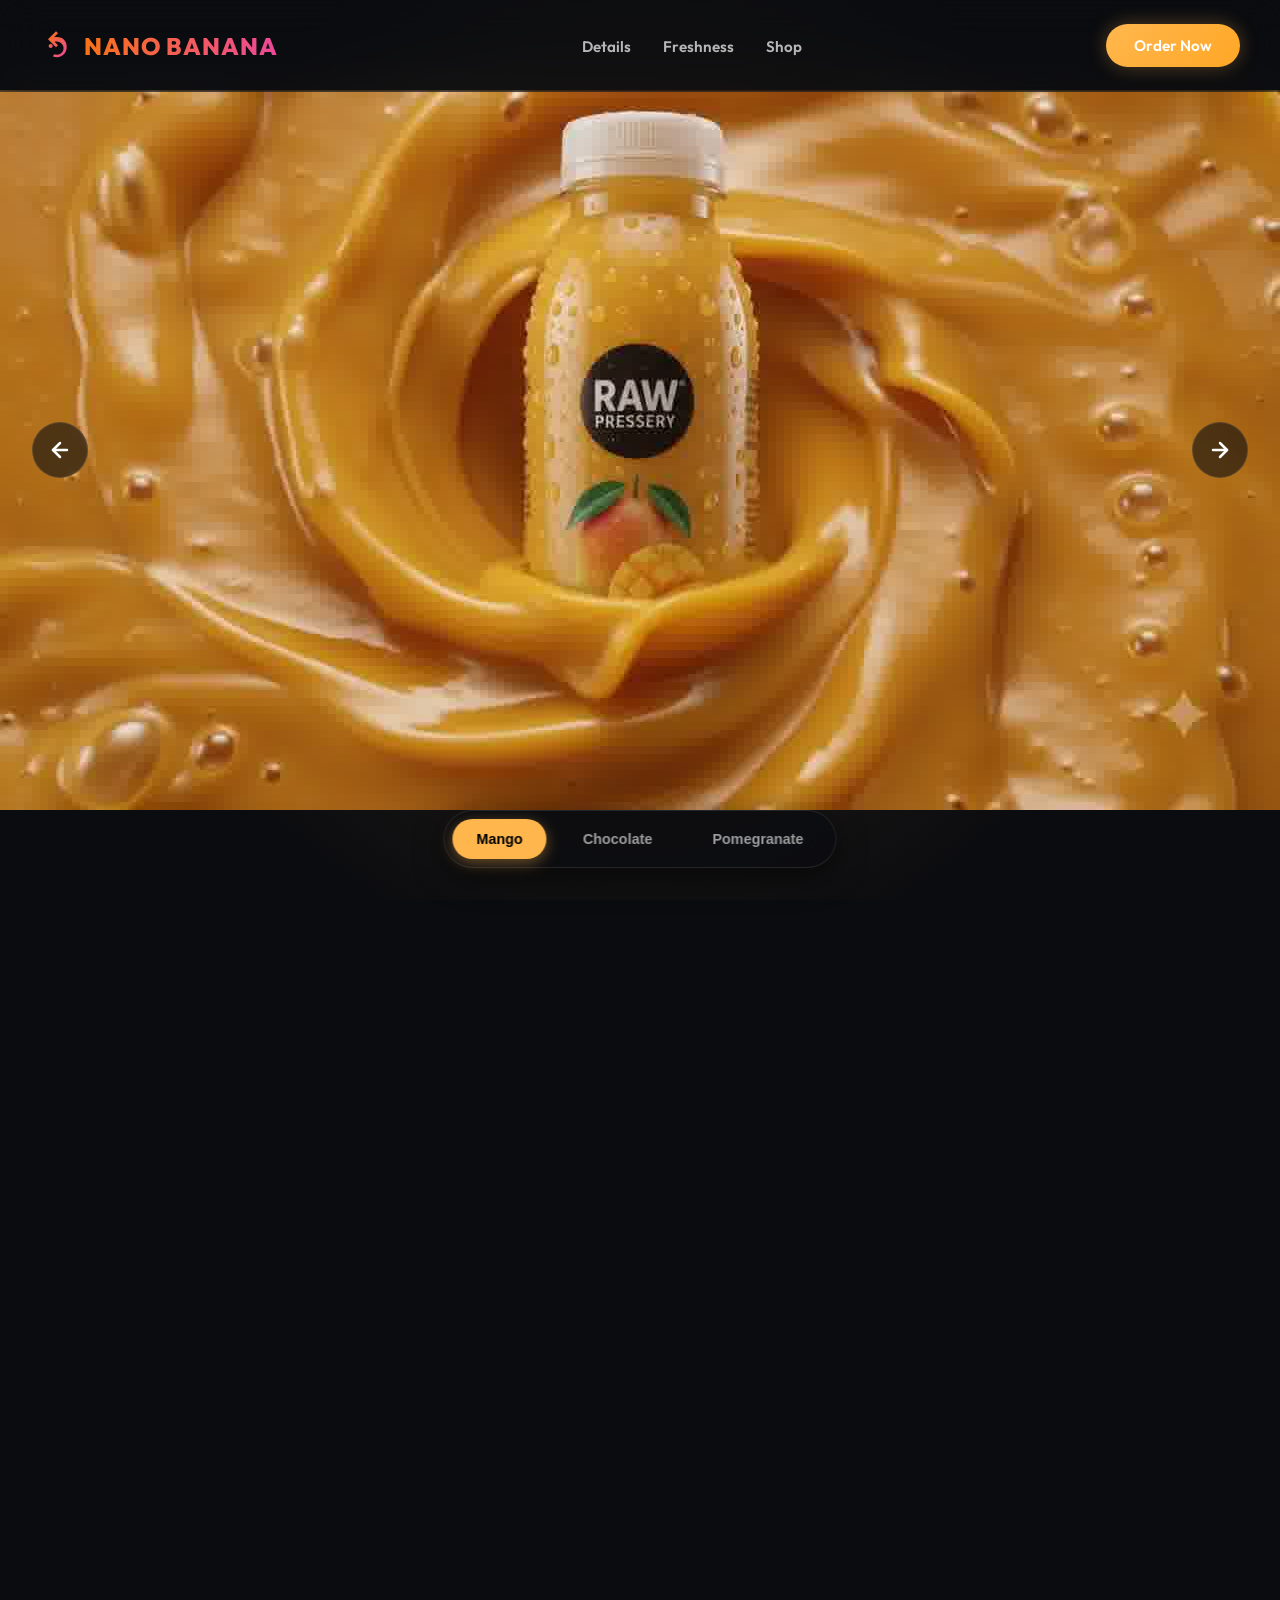
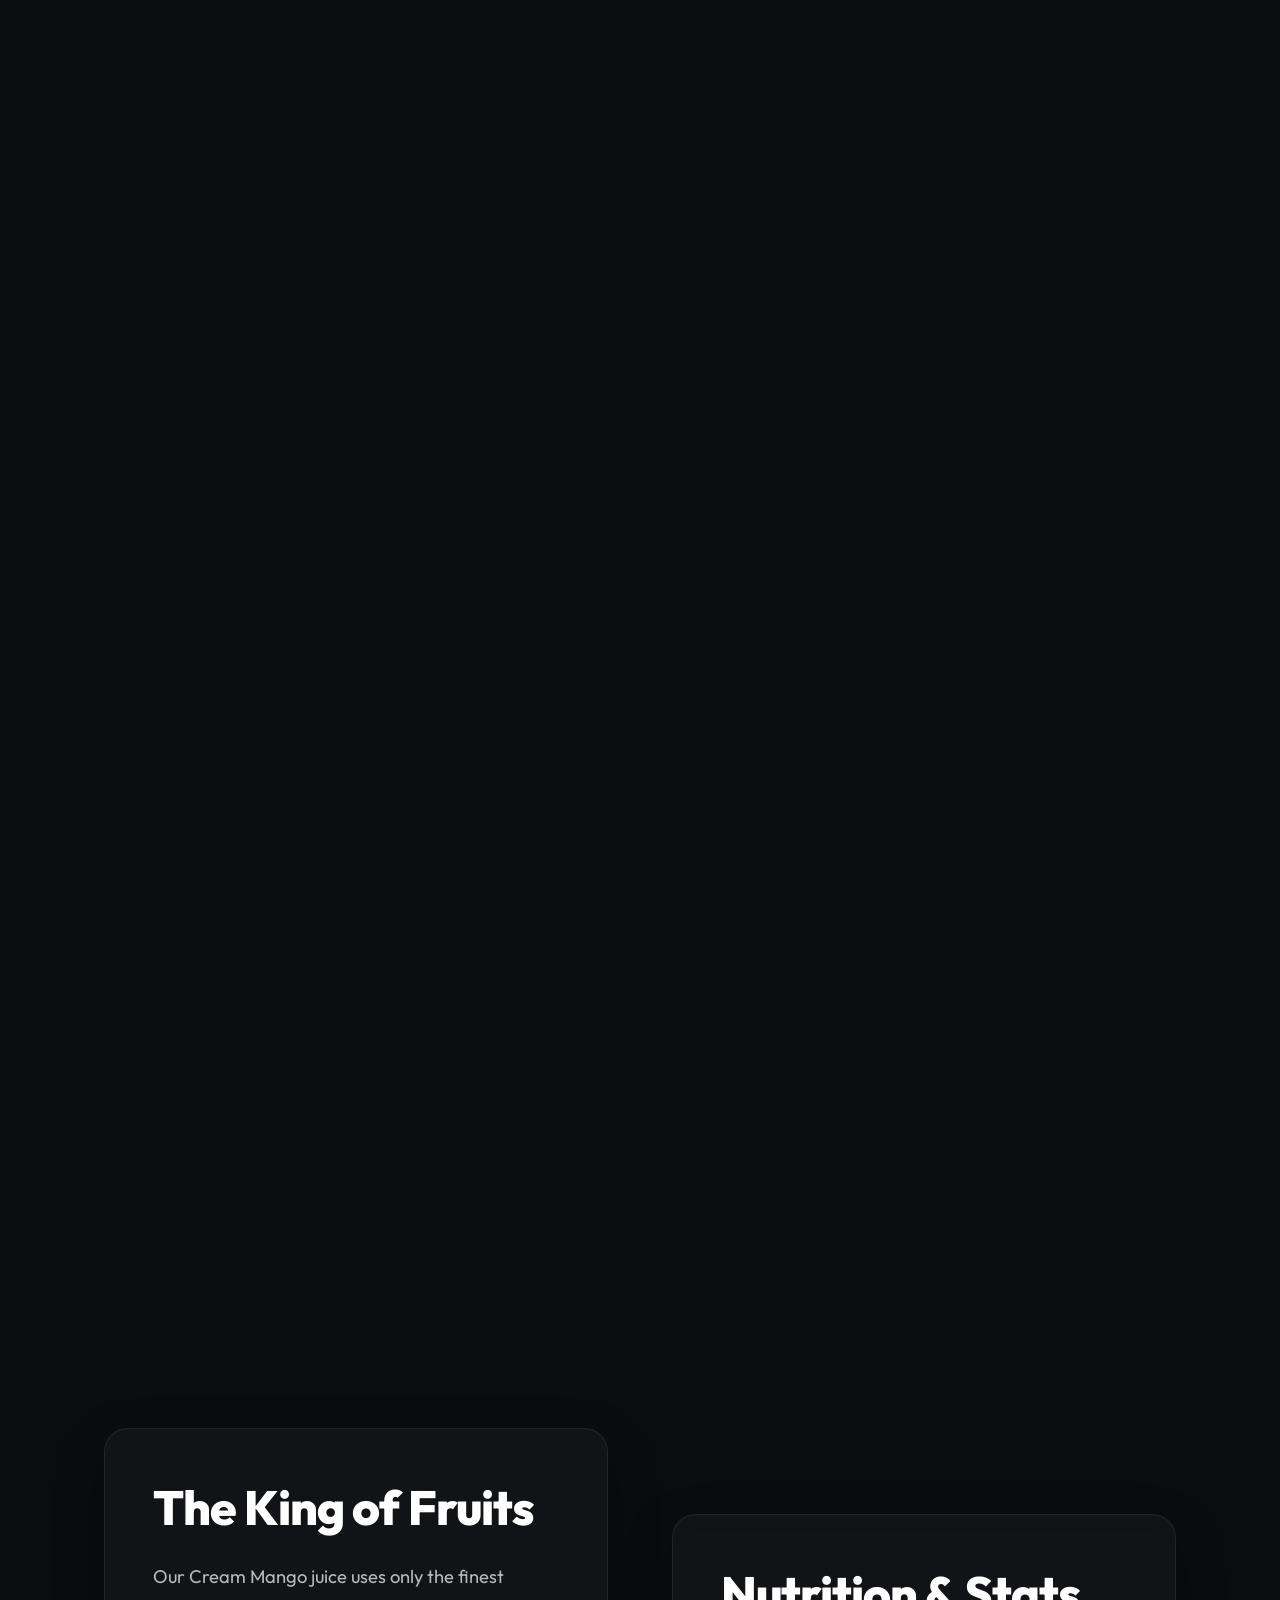
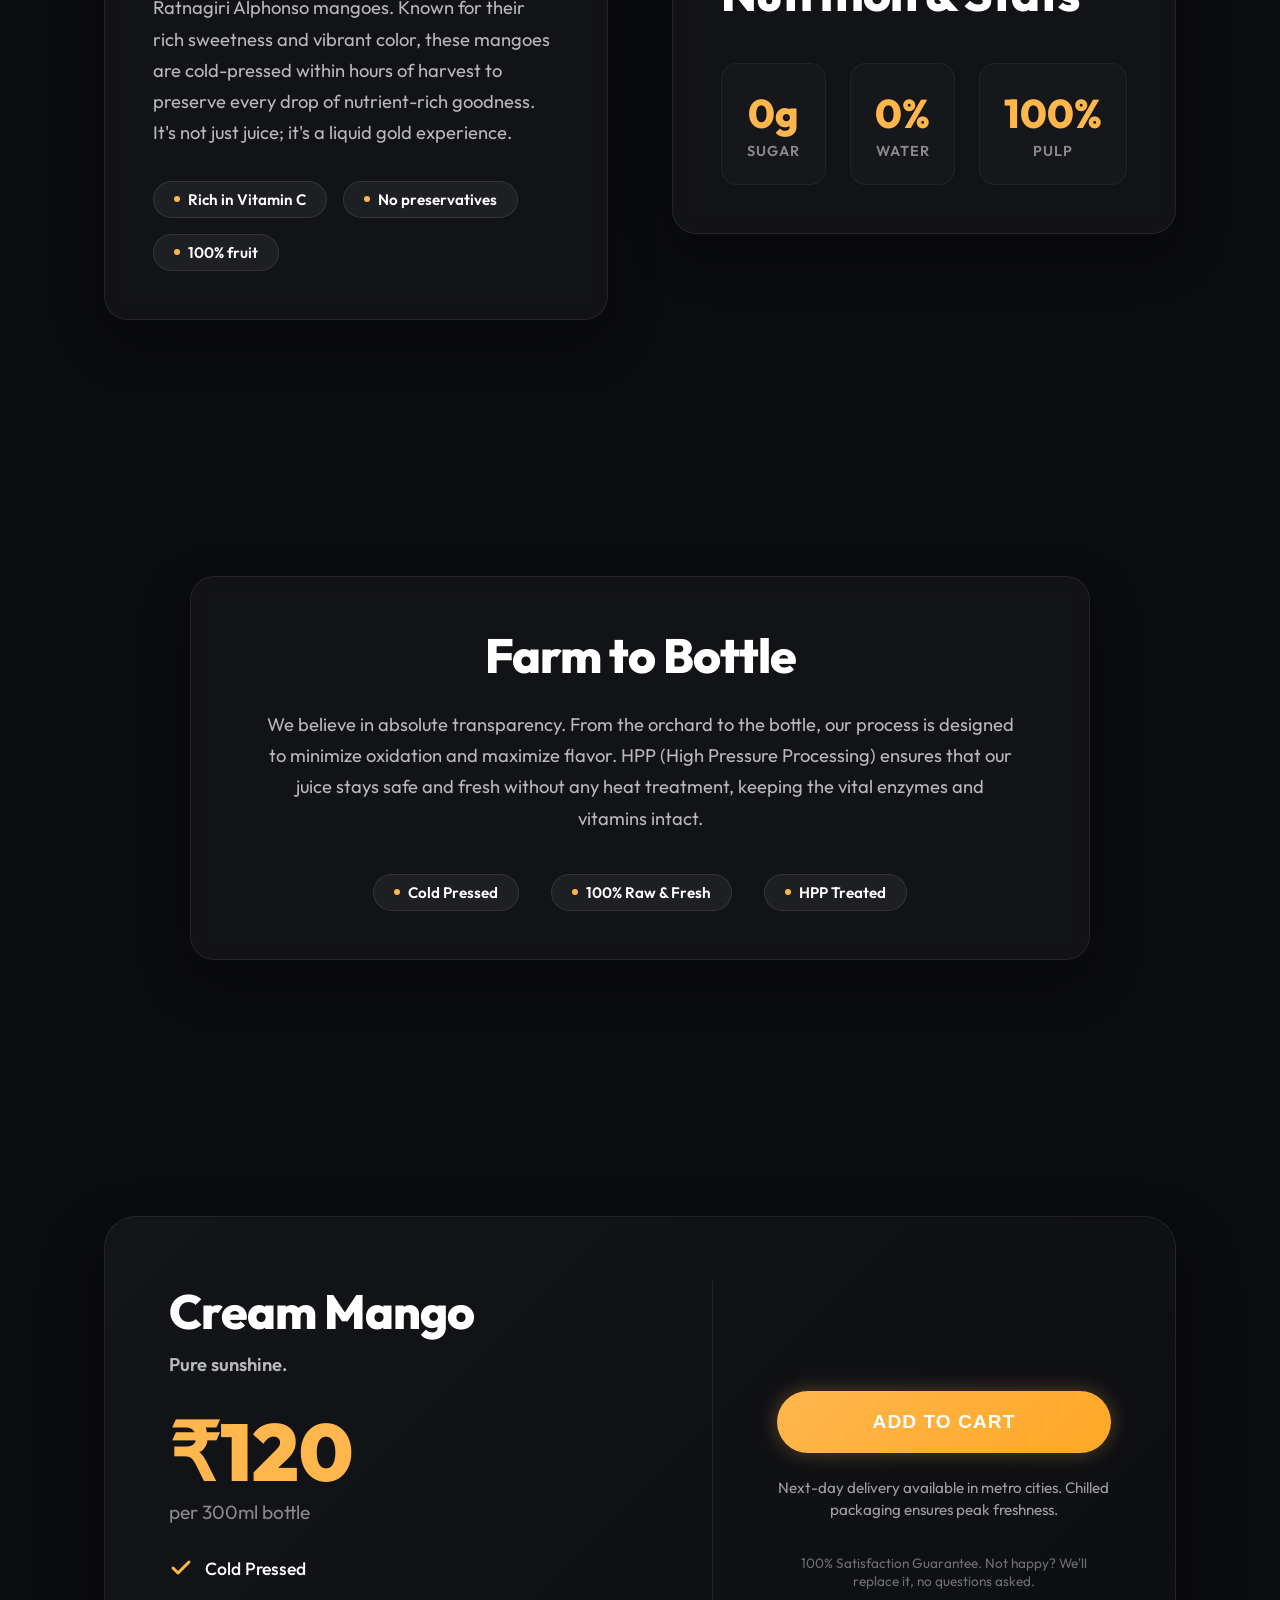
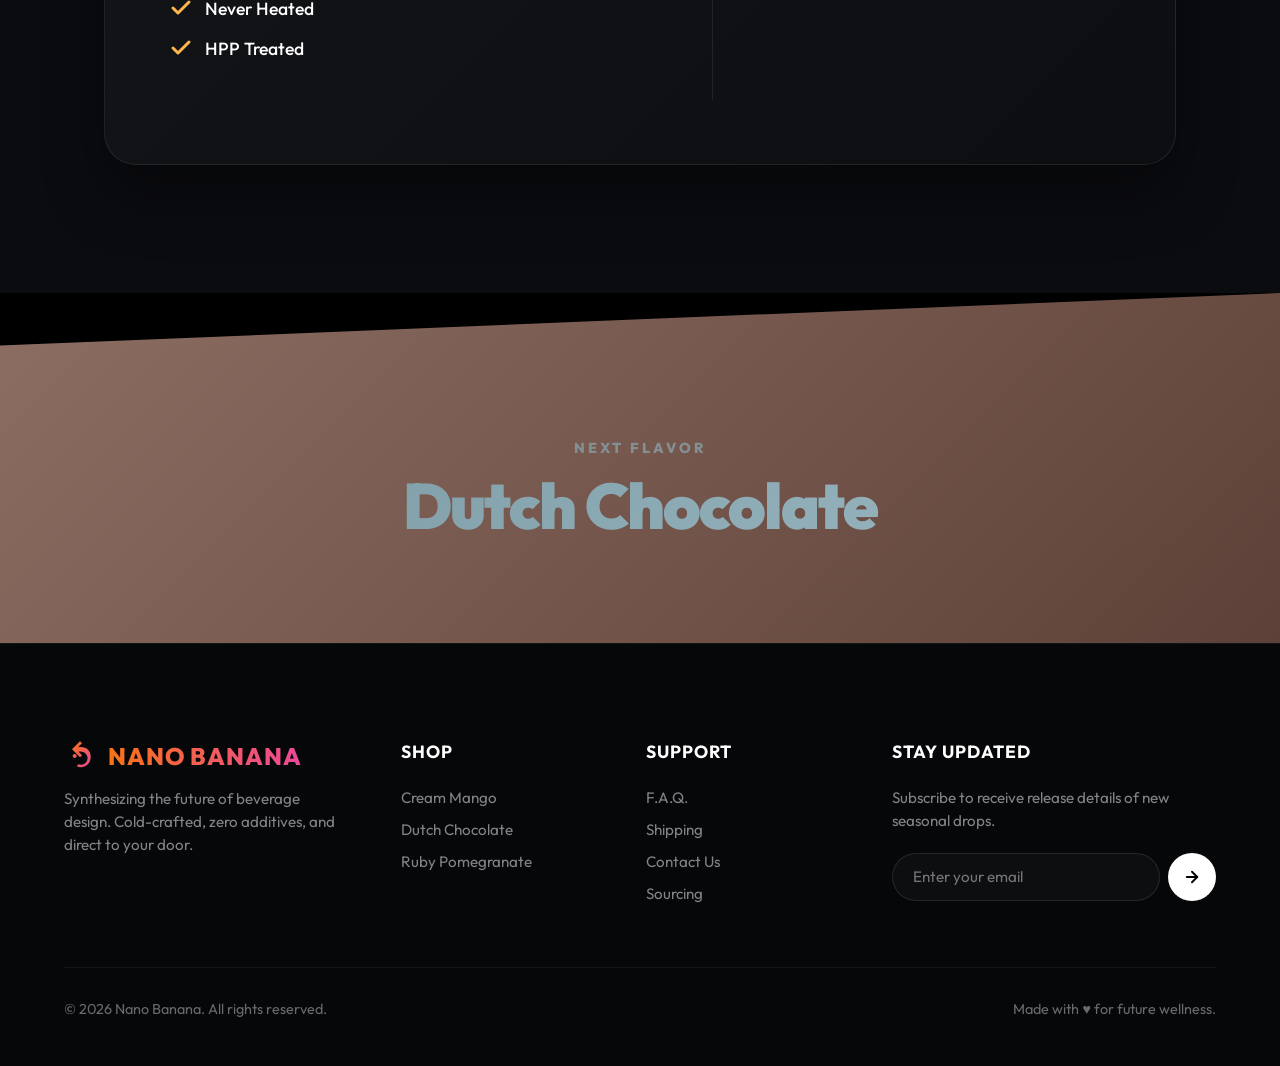
==== index.html @ 90f70f2b "Project Foundation" ====
<!DOCTYPE html>
<html lang="en">
<head>
    <meta charset="UTF-8">
    <meta name="viewport" content="width=device-width, initial-scale=1.0">
    <title>Nano Banana | Future of Freshness</title>
    <link rel="stylesheet" href="style.css">
</head>
<body>
    <!-- Brand Gradient Definition for SVGs -->
    <svg style="width:0; height:0; position:absolute;" aria-hidden="true" focusable="false">
        <defs>
            <linearGradient id="brand-gradient" x1="0%" y1="0%" x2="100%" y2="100%">
                <stop offset="0%" stop-color="#f97316" />
                <stop offset="100%" stop-color="#ec4899" />
            </linearGradient>
        </defs>
    </svg>

    <!-- Navigation -->
    <nav class="navbar" id="navbar">
        <a href="#" class="brand" id="brand-logo">
            <!-- Custom Lightning/Banana abstract SVG -->
            <svg class="brand-icon" viewBox="0 0 24 24">
                <path d="M19.5,9.5C18.8,7.9 17.5,6.5 15.8,5.8C14.1,5.1 12.2,5 10.5,5.5L13.5,2.5L12,1L6,7L12,13L13.5,11.5L10.9,8.9C12.1,8.5 13.5,8.6 14.7,9.1C15.9,9.6 16.8,10.6 17.3,11.8C17.8,13 17.8,14.4 17.3,15.6C16.8,16.8 15.9,17.7 14.7,18.2C13.5,18.7 12.1,18.7 10.9,18.2L9.5,19.6C11.3,20.5 13.5,20.6 15.4,19.9C17.3,19.2 18.8,17.7 19.5,15.8C20.2,13.8 20.2,11.6 19.5,9.5Z" />
                <path d="M8,10.5C7.2,10.5 6.5,11.2 6.5,12C6.5,12.8 7.2,13.5 8,13.5C8.8,13.5 9.5,12.8 9.5,12C9.5,11.2 8.8,10.5 8,10.5Z" />
            </svg>
            <span class="brand-text">Nano Banana</span>
        </a>
        <ul class="nav-links">
            <li><a href="#details" class="nav-link">Details</a></li>
            <li><a href="#freshness" class="nav-link">Freshness</a></li>
            <li><a href="#buy" class="nav-link">Shop</a></li>
        </ul>
        <a href="#buy" class="order-btn pulse-glow" id="nav-order-btn">Order Now</a>
    </nav>

    <!-- Side Navigation Arrows -->
    <div class="nav-arrows">
        <button class="nav-arrow" id="prev-flavor-btn" aria-label="Previous Flavor">
            <svg width="24" height="24" viewBox="0 0 24 24" fill="none" stroke="currentColor" stroke-width="2.5" stroke-linecap="round" stroke-linejoin="round">
                <line x1="19" y1="12" x2="5" y2="12"></line>
                <polyline points="12 19 5 12 12 5"></polyline>
            </svg>
        </button>
        <button class="nav-arrow" id="next-flavor-btn" aria-label="Next Flavor">
            <svg width="24" height="24" viewBox="0 0 24 24" fill="none" stroke="currentColor" stroke-width="2.5" stroke-linecap="round" stroke-linejoin="round">
                <line x1="5" y1="12" x2="19" y2="12"></line>
                <polyline points="12 5 19 12 12 19"></polyline>
            </svg>
        </button>
    </div>

    <!-- Bottom Capsule Menu -->
    <div class="flavor-pill-menu" id="flavor-menu">
        <!-- Buttons injected dynamically by JS -->
    </div>

    <!-- Scrollytelling Core Container -->
    <main>
        <div class="scrolly-container" id="scrollytelling-container">
            <div class="sticky-viewport">
                <!-- High-performance Canvas -->
                <div class="canvas-wrapper">
                    <canvas id="bottle-canvas"></canvas>
                </div>

                <!-- Text overlays that trigger on scroll -->
                <div class="overlay-text-container" id="overlay-container">
                    <div class="overlay-section align-center" id="overlay-sec-1">
                        <h2 class="glow-text" id="sec1-title">Cream Mango.</h2>
                        <p id="sec1-subtitle">Pure sunshine.</p>
                    </div>
                    <div class="overlay-section align-left" id="overlay-sec-2">
                        <h2 id="sec2-title">Bursting with fresh mango.</h2>
                        <p id="sec2-subtitle">Hand-picked Alphonso mangoes, perfectly ripened under the summer sun.</p>
                    </div>
                    <div class="overlay-section align-right" id="overlay-sec-3">
                        <h2 id="sec3-title">Vitamin-packed refreshment.</h2>
                        <p id="sec3-subtitle">A natural energy boost that revitalizes your body and mind instantly.</p>
                    </div>
                    <div class="overlay-section align-left" id="overlay-sec-4">
                        <h2 id="sec4-title">Made from fruit, not concentrate.</h2>
                        <p id="sec4-subtitle"></p>
                    </div>
                </div>
            </div>
        </div>

        <!-- Content Sections Beneath Scrollytelling -->
        <div class="content-sections">
            <!-- Product Details Section -->
            <section class="section reveal-on-scroll" id="details">
                <div class="reveal-grid">
                    <div class="glass-card">
                        <h3 class="section-title" id="details-title">The King of Fruits</h3>
                        <p class="section-text" id="details-description">
                            Our Cream Mango juice uses only the finest Ratnagiri Alphonso mangoes. Known for their rich sweetness and vibrant color, these mangoes are cold-pressed within hours of harvest to preserve every drop of nutrient-rich goodness. It's not just juice; it's a liquid gold experience.
                        </p>
                        <div class="features-container" id="details-features">
                            <!-- Injected by JS -->
                        </div>
                    </div>
                    <div class="glass-card">
                        <h3 class="section-title" style="margin-bottom: 2.5rem;">Nutrition & Stats</h3>
                        <div class="stats-grid" id="details-stats">
                            <!-- Injected by JS -->
                        </div>
                    </div>
                </div>
            </section>

            <!-- Farm to Bottle Section -->
            <section class="section reveal-on-scroll" id="freshness">
                <div class="glass-card" style="text-align: center; max-width: 900px; margin: 0 auto;">
                    <h3 class="section-title" id="freshness-title">Farm to Bottle</h3>
                    <p class="section-text" id="freshness-description" style="max-width: 750px; margin: 0 auto 2.5rem auto;">
                        We believe in absolute transparency. From the orchard to the bottle, our process is designed to minimize oxidation and maximize flavor. HPP (High Pressure Processing) ensures that our juice stays safe and fresh without any heat treatment, keeping the vital enzymes and vitamins intact.
                    </p>
                    <div style="display: flex; justify-content: center; gap: 2rem; flex-wrap: wrap;">
                        <div class="feature-badge">Cold Pressed</div>
                        <div class="feature-badge">100% Raw & Fresh</div>
                        <div class="feature-badge">HPP Treated</div>
                    </div>
                </div>
            </section>

            <!-- Buy Now E-Commerce Card -->
            <section class="section reveal-on-scroll" id="buy">
                <div class="buy-now-card">
                    <div>
                        <h3 class="section-title" style="margin-bottom: 0.5rem;" id="buy-product-name">Cream Mango</h3>
                        <p class="section-text" id="buy-product-subname" style="margin-bottom: 2rem; font-weight: 600;">Pure sunshine.</p>
                        <div class="price-display">
                            <div class="price-amount" id="buy-price">₹120</div>
                            <div class="price-unit" id="buy-unit">per 300ml bottle</div>
                        </div>
                        <div class="buy-params" id="buy-params-list">
                            <!-- Injected by JS -->
                        </div>
                    </div>
                    <div class="buy-checkout">
                        <button class="order-btn checkout-btn pulse-glow" id="buy-checkout-btn">Add to Cart</button>
                        <p class="delivery-note" id="buy-delivery">Next-day delivery available in metro cities. Chilled packaging ensures peak freshness.</p>
                        <p class="policy-note" id="buy-policy">100% Satisfaction Guarantee. Not happy? We'll replace it, no questions asked.</p>
                    </div>
                </div>
            </section>

            <!-- Next Flavor slanted CTA -->
            <div class="next-flavor-cta" id="next-flavor-cta-btn">
                <div class="next-flavor-bg" id="next-flavor-bg-grad">
                    <div class="next-flavor-content">
                        <div class="next-label">Next Flavor</div>
                        <div class="next-title" id="next-flavor-title">Dutch Chocolate</div>
                    </div>
                </div>
            </div>
        </div>
    </main>

    <!-- Footer -->
    <footer>
        <div class="footer-grid">
            <div class="footer-brand">
                <a href="#" class="brand" style="padding:0;">
                    <svg class="brand-icon" viewBox="0 0 24 24">
                        <path d="M19.5,9.5C18.8,7.9 17.5,6.5 15.8,5.8C14.1,5.1 12.2,5 10.5,5.5L13.5,2.5L12,1L6,7L12,13L13.5,11.5L10.9,8.9C12.1,8.5 13.5,8.6 14.7,9.1C15.9,9.6 16.8,10.6 17.3,11.8C17.8,13 17.8,14.4 17.3,15.6C16.8,16.8 15.9,17.7 14.7,18.2C13.5,18.7 12.1,18.7 10.9,18.2L9.5,19.6C11.3,20.5 13.5,20.6 15.4,19.9C17.3,19.2 18.8,17.7 19.5,15.8C20.2,13.8 20.2,11.6 19.5,9.5Z" />
                        <path d="M8,10.5C7.2,10.5 6.5,11.2 6.5,12C6.5,12.8 7.2,13.5 8,13.5C8.8,13.5 9.5,12.8 9.5,12C9.5,11.2 8.8,10.5 8,10.5Z" />
                    </svg>
                    <span class="brand-text">Nano Banana</span>
                </a>
                <p>Synthesizing the future of beverage design. Cold-crafted, zero additives, and direct to your door.</p>
            </div>
            <div class="footer-col">
                <h4>Shop</h4>
                <ul class="footer-links">
                    <li><a href="#" class="footer-flavor-link" data-index="0">Cream Mango</a></li>
                    <li><a href="#" class="footer-flavor-link" data-index="1">Dutch Chocolate</a></li>
                    <li><a href="#" class="footer-flavor-link" data-index="2">Ruby Pomegranate</a></li>
                </ul>
            </div>
            <div class="footer-col">
                <h4>Support</h4>
                <ul class="footer-links">
                    <li><a href="#">F.A.Q.</a></li>
                    <li><a href="#">Shipping</a></li>
                    <li><a href="#">Contact Us</a></li>
                    <li><a href="#">Sourcing</a></li>
                </ul>
            </div>
            <div class="footer-col footer-newsletter">
                <h4>Stay Updated</h4>
                <p>Subscribe to receive release details of new seasonal drops.</p>
                <form class="newsletter-form" id="newsletter-form" onsubmit="event.preventDefault(); alert('Subscribed! Welcome to the future of freshness.');">
                    <input type="email" placeholder="Enter your email" class="newsletter-input" required>
                    <button type="submit" class="newsletter-submit" aria-label="Subscribe">
                        <svg width="18" height="18" viewBox="0 0 24 24" fill="none" stroke="currentColor" stroke-width="2.5" stroke-linecap="round" stroke-linejoin="round">
                            <line x1="5" y1="12" x2="19" y2="12"></line>
                            <polyline points="12 5 19 12 12 19"></polyline>
                        </svg>
                    </button>
                </form>
            </div>
        </div>
        <div class="footer-bottom">
            <p>&copy; 2026 Nano Banana. All rights reserved.</p>
            <p>Made with &hearts; for future wellness.</p>
        </div>
    </footer>

    <script src="app.js"></script>
</body>
</html>
---- style.css ----
@import url('https://fonts.googleapis.com/css2?family=Outfit:wght@300;400;600;800;900&display=swap');

:root {
    --theme-color: #FFB74D;
    --theme-color-rgb: 255, 183, 77;
    --theme-gradient: linear-gradient(135deg, #FFB74D 0%, #FFA726 100%);
    --bg-dark: #0b0c10;
    --card-bg: rgba(255, 255, 255, 0.03);
    --card-border: rgba(255, 255, 255, 0.08);
}

* {
    box-sizing: border-box;
    margin: 0;
    padding: 0;
    -webkit-font-smoothing: antialiased;
    -moz-osx-font-smoothing: grayscale;
}

body {
    font-family: 'Outfit', sans-serif;
    background: var(--bg-dark);
    color: #ffffff;
    overflow-x: hidden;
    transition: background 0.8s cubic-bezier(0.16, 1, 0.3, 1);
}

/* Custom Selection */
::selection {
    background-color: #f97316; /* bg-orange-500 */
    color: #ffffff;
}

/* Hide Scrollbar */
::-webkit-scrollbar {
    width: 6px;
    height: 6px;
}
::-webkit-scrollbar-track {
    background: rgba(0, 0, 0, 0.2);
}
::-webkit-scrollbar-thumb {
    background: rgba(255, 255, 255, 0.1);
    border-radius: 3px;
}
::-webkit-scrollbar-thumb:hover {
    background: rgba(255, 255, 255, 0.2);
}

/* Navbar */
.navbar {
    position: fixed;
    top: 0;
    left: 0;
    width: 100%;
    z-index: 100;
    display: flex;
    justify-content: space-between;
    align-items: center;
    padding: 1.5rem 2.5rem;
    backdrop-filter: blur(20px);
    -webkit-backdrop-filter: blur(20px);
    border-bottom: 1px solid rgba(255, 255, 255, 0.05);
    background: rgba(11, 12, 16, 0.5);
    transition: all 0.3s ease;
}

.navbar.scrolled {
    padding: 1rem 2.5rem;
    border-bottom: 1px solid rgba(255, 255, 255, 0.1);
    background: rgba(11, 12, 16, 0.8);
}

.brand {
    display: flex;
    align-items: center;
    gap: 0.75rem;
    font-weight: 800;
    font-size: 1.5rem;
    text-transform: uppercase;
    letter-spacing: 1px;
    cursor: pointer;
    text-decoration: none;
}

.brand-icon {
    width: 2rem;
    height: 2rem;
    fill: url(#brand-gradient);
    transition: transform 0.5s ease;
}

.brand:hover .brand-icon {
    transform: rotate(15deg) scale(1.1);
}

.brand-text {
    background: linear-gradient(90deg, #f97316, #ec4899);
    -webkit-background-clip: text;
    -webkit-text-fill-color: transparent;
}

.nav-links {
    display: flex;
    gap: 2rem;
    list-style: none;
}

.nav-link {
    color: rgba(255, 255, 255, 0.7);
    text-decoration: none;
    font-weight: 600;
    font-size: 0.95rem;
    transition: color 0.3s ease;
}

.nav-link:hover, .nav-link.active {
    color: #ffffff;
}

.order-btn {
    background: linear-gradient(135deg, #f97316 0%, #ea580c 100%);
    color: #ffffff;
    border: none;
    padding: 0.75rem 1.75rem;
    border-radius: 50px;
    font-weight: 600;
    font-size: 0.95rem;
    cursor: pointer;
    box-shadow: 0 0 20px rgba(249, 115, 22, 0.3);
    transition: all 0.3s ease;
    text-decoration: none;
}

.order-btn:hover {
    transform: translateY(-2px);
    box-shadow: 0 0 30px rgba(249, 115, 22, 0.5);
    background: linear-gradient(135deg, #ea580c 0%, #c2410c 100%);
}

/* Scrollytelling Engine Container */
.scrolly-container {
    position: relative;
    height: 500vh; /* Scroll height */
}

.sticky-viewport {
    position: sticky;
    top: 0;
    height: 100vh;
    width: 100%;
    overflow: hidden;
    background: radial-gradient(circle at center, rgba(var(--theme-color-rgb), 0.15) 0%, rgba(11, 12, 16, 0) 70%);
}

/* Canvas container styling */
.canvas-wrapper {
    position: absolute;
    top: 0;
    left: 0;
    width: 100%;
    height: 100%;
    display: flex;
    align-items: center;
    justify-content: center;
    pointer-events: none;
    z-index: 2;
}

.canvas-wrapper canvas {
    max-width: 100%;
    max-height: 100%;
    object-fit: contain;
}

/* Text Overlays */
.overlay-text-container {
    position: absolute;
    top: 0;
    left: 0;
    width: 100%;
    height: 100%;
    z-index: 3;
    pointer-events: none;
}

.overlay-section {
    position: absolute;
    top: 0;
    left: 0;
    width: 100%;
    height: 100%;
    display: flex;
    flex-direction: column;
    justify-content: center;
    padding: 0 10%;
    opacity: 0;
    transform: translateY(30px);
    transition: opacity 0.5s ease-out, transform 0.5s ease-out;
}

.overlay-section.align-center {
    align-items: center;
    text-align: center;
}

.overlay-section.align-left {
    align-items: flex-start;
    text-align: left;
    max-width: 45%;
}

.overlay-section.align-right {
    align-items: flex-end;
    text-align: right;
    margin-left: auto;
    max-width: 45%;
}

.overlay-section h2 {
    font-size: clamp(3rem, 6vw, 6rem);
    font-weight: 900;
    line-height: 1.1;
    margin-bottom: 1rem;
    letter-spacing: -2px;
}

.overlay-section p {
    font-size: clamp(1.1rem, 2vw, 1.8rem);
    color: rgba(255, 255, 255, 0.8);
    font-weight: 400;
    max-width: 600px;
    line-height: 1.4;
}

.glow-text {
    text-shadow: 0 0 30px rgba(var(--theme-color-rgb), 0.4);
}

/* Side navigation arrows & menu */
.nav-arrows {
    position: fixed;
    top: 50%;
    transform: translateY(-50%);
    width: 100%;
    display: flex;
    justify-content: space-between;
    padding: 0 2rem;
    pointer-events: none;
    z-index: 10;
}

.nav-arrow {
    width: 3.5rem;
    height: 3.5rem;
    border-radius: 50%;
    border: 1px solid rgba(255, 255, 255, 0.1);
    background: rgba(11, 12, 16, 0.6);
    color: #ffffff;
    display: flex;
    align-items: center;
    justify-content: center;
    cursor: pointer;
    pointer-events: auto;
    backdrop-filter: blur(10px);
    transition: all 0.3s cubic-bezier(0.16, 1, 0.3, 1);
}

.nav-arrow:hover {
    background: #ffffff;
    color: #000000;
    transform: scale(1.1);
}

/* Bottom flavor menu */
.flavor-pill-menu {
    position: fixed;
    bottom: 2rem;
    left: 50%;
    transform: translateX(-50%);
    display: flex;
    gap: 0.75rem;
    padding: 0.5rem;
    border-radius: 100px;
    border: 1px solid rgba(255, 255, 255, 0.1);
    background: rgba(11, 12, 16, 0.7);
    backdrop-filter: blur(20px);
    z-index: 10;
    box-shadow: 0 10px 30px rgba(0,0,0,0.5);
}

.flavor-pill {
    padding: 0.75rem 1.5rem;
    border-radius: 50px;
    border: none;
    background: transparent;
    color: rgba(255, 255, 255, 0.6);
    font-weight: 600;
    font-size: 0.9rem;
    cursor: pointer;
    transition: all 0.3s ease;
}

.flavor-pill.active {
    background: var(--theme-color);
    color: #000000;
    box-shadow: 0 4px 15px rgba(var(--theme-color-rgb), 0.4);
}

/* Main Content (under scrollytelling) */
.content-sections {
    position: relative;
    z-index: 5;
    background: var(--bg-dark);
}

/* General Section Styling */
.section {
    padding: 8rem 4rem;
    max-width: 1200px;
    margin: 0 auto;
}

.reveal-grid {
    display: grid;
    grid-template-columns: 1fr 1fr;
    gap: 4rem;
    align-items: center;
}

@media (max-width: 768px) {
    .reveal-grid {
        grid-template-columns: 1fr;
        gap: 2rem;
        text-align: center;
    }
}

/* Glass Card */
.glass-card {
    background: var(--card-bg);
    border: 1px solid var(--card-border);
    border-radius: 24px;
    padding: 3rem;
    backdrop-filter: blur(10px);
    -webkit-backdrop-filter: blur(10px);
    box-shadow: 0 20px 50px rgba(0, 0, 0, 0.3);
}

.section-title {
    font-size: 3rem;
    font-weight: 800;
    margin-bottom: 1.5rem;
    letter-spacing: -1px;
}

.section-text {
    font-size: 1.15rem;
    line-height: 1.7;
    color: rgba(255, 255, 255, 0.7);
    margin-bottom: 2rem;
}

/* Features List */
.features-container {
    display: flex;
    flex-wrap: wrap;
    gap: 1rem;
    margin-top: 1.5rem;
}

.feature-badge {
    padding: 0.5rem 1.25rem;
    border-radius: 50px;
    background: rgba(255, 255, 255, 0.05);
    border: 1px solid rgba(255, 255, 255, 0.1);
    font-size: 0.95rem;
    font-weight: 600;
    display: flex;
    align-items: center;
    gap: 0.5rem;
}

.feature-badge::before {
    content: '';
    width: 6px;
    height: 6px;
    border-radius: 50%;
    background: var(--theme-color);
}

/* Stats grid */
.stats-grid {
    display: grid;
    grid-template-columns: repeat(3, 1fr);
    gap: 1.5rem;
}

.stat-item {
    text-align: center;
    padding: 1.5rem;
    border-radius: 16px;
    background: rgba(255, 255, 255, 0.02);
    border: 1px solid rgba(255, 255, 255, 0.05);
}

.stat-val {
    font-size: 2.5rem;
    font-weight: 800;
    color: var(--theme-color);
    margin-bottom: 0.25rem;
}

.stat-lbl {
    font-size: 0.9rem;
    color: rgba(255, 255, 255, 0.5);
    text-transform: uppercase;
    font-weight: 600;
    letter-spacing: 1px;
}

/* Buy Now section details */
.buy-now-card {
    background: linear-gradient(135deg, rgba(255, 255, 255, 0.04) 0%, rgba(255, 255, 255, 0.01) 100%);
    border: 1px solid rgba(255, 255, 255, 0.08);
    border-radius: 32px;
    padding: 4rem;
    box-shadow: 0 30px 60px rgba(0, 0, 0, 0.4);
    display: grid;
    grid-template-columns: 1.2fr 1fr;
    gap: 4rem;
}

@media (max-width: 900px) {
    .buy-now-card {
        grid-template-columns: 1fr;
        gap: 2rem;
        padding: 2.5rem;
    }
}

.price-display {
    margin-bottom: 2rem;
}

.price-amount {
    font-size: 5rem;
    font-weight: 900;
    color: var(--theme-color);
    line-height: 1;
}

.price-unit {
    font-size: 1.2rem;
    color: rgba(255, 255, 255, 0.5);
    margin-top: 0.5rem;
}

.buy-params {
    display: flex;
    flex-direction: column;
    gap: 1rem;
    margin-bottom: 2.5rem;
}

.buy-param-item {
    display: flex;
    align-items: center;
    gap: 0.75rem;
    font-size: 1.1rem;
    font-weight: 500;
}

.buy-param-item svg {
    color: var(--theme-color);
    width: 1.5rem;
    height: 1.5rem;
}

.buy-checkout {
    display: flex;
    flex-direction: column;
    justify-content: center;
    gap: 1.5rem;
    border-left: 1px solid rgba(255, 255, 255, 0.08);
    padding-left: 4rem;
}

@media (max-width: 900px) {
    .buy-checkout {
        border-left: none;
        padding-left: 0;
        border-top: 1px solid rgba(255, 255, 255, 0.08);
        padding-top: 2rem;
    }
}

.checkout-btn {
    width: 100%;
    padding: 1.25rem;
    font-size: 1.2rem;
    border-radius: 50px;
    font-weight: 700;
    text-transform: uppercase;
    letter-spacing: 1px;
}

.delivery-note {
    font-size: 0.95rem;
    color: rgba(255, 255, 255, 0.6);
    line-height: 1.5;
    text-align: center;
}

.policy-note {
    font-size: 0.85rem;
    color: rgba(255, 255, 255, 0.4);
    text-align: center;
    margin-top: 0.5rem;
}

/* Next Flavor slanted CTA */
.next-flavor-cta {
    position: relative;
    width: 100%;
    height: 350px;
    overflow: hidden;
    cursor: pointer;
    background: #000;
}

.next-flavor-bg {
    position: absolute;
    top: 0;
    left: 0;
    width: 100%;
    height: 100%;
    background: var(--next-theme-gradient, linear-gradient(135deg, #8D6E63 0%, #5D4037 100%));
    clip-path: polygon(0 15%, 100% 0, 100% 100%, 0 100%);
    transition: transform 0.6s cubic-bezier(0.16, 1, 0.3, 1), clip-path 0.6s ease;
    display: flex;
    align-items: center;
    justify-content: center;
    z-index: 1;
}

.next-flavor-cta:hover .next-flavor-bg {
    transform: scale(1.05);
    clip-path: polygon(0 8%, 100% 0, 100% 100%, 0 100%);
}

.next-flavor-content {
    position: relative;
    z-index: 2;
    text-align: center;
    padding-top: 3rem;
    color: #ffffff;
    mix-blend-mode: difference;
}

.next-label {
    font-size: 0.9rem;
    text-transform: uppercase;
    letter-spacing: 3px;
    font-weight: 800;
    margin-bottom: 0.5rem;
    color: rgba(255, 255, 255, 0.7);
}

.next-title {
    font-size: clamp(3rem, 5vw, 5rem);
    font-weight: 900;
    letter-spacing: -2px;
}

/* Footer styling */
footer {
    background: #060709;
    border-top: 1px solid rgba(255, 255, 255, 0.05);
    padding: 6rem 4rem 3rem 4rem;
}

.footer-grid {
    max-width: 1200px;
    margin: 0 auto;
    display: grid;
    grid-template-columns: 1.5fr 1fr 1fr 1.5fr;
    gap: 4rem;
}

@media (max-width: 900px) {
    .footer-grid {
        grid-template-columns: 1fr 1fr;
        gap: 2.5rem;
    }
}

@media (max-width: 600px) {
    .footer-grid {
        grid-template-columns: 1fr;
        gap: 2rem;
    }
}

.footer-brand {
    display: flex;
    flex-direction: column;
    gap: 1rem;
}

.footer-brand p {
    color: rgba(255, 255, 255, 0.5);
    font-size: 0.95rem;
    line-height: 1.5;
}

.footer-col h4 {
    font-size: 1.1rem;
    font-weight: 700;
    margin-bottom: 1.5rem;
    text-transform: uppercase;
    letter-spacing: 1px;
}

.footer-links {
    list-style: none;
    display: flex;
    flex-direction: column;
    gap: 0.75rem;
}

.footer-links a {
    color: rgba(255, 255, 255, 0.5);
    text-decoration: none;
    font-size: 0.95rem;
    transition: color 0.3s ease;
}

.footer-links a:hover {
    color: #ffffff;
}

.footer-newsletter p {
    color: rgba(255, 255, 255, 0.5);
    font-size: 0.95rem;
    line-height: 1.5;
    margin-bottom: 1.25rem;
}

.newsletter-form {
    display: flex;
    gap: 0.5rem;
}

.newsletter-input {
    flex: 1;
    background: rgba(255, 255, 255, 0.03);
    border: 1px solid rgba(255, 255, 255, 0.1);
    padding: 0.75rem 1.25rem;
    border-radius: 50px;
    color: #ffffff;
    font-family: inherit;
    font-size: 0.95rem;
}

.newsletter-input:focus {
    outline: none;
    border-color: var(--theme-color);
}

.newsletter-submit {
    background: #ffffff;
    color: #000000;
    border: none;
    width: 3rem;
    height: 3rem;
    border-radius: 50%;
    display: flex;
    align-items: center;
    justify-content: center;
    cursor: pointer;
    font-weight: 900;
    transition: all 0.3s ease;
}

.newsletter-submit:hover {
    background: var(--theme-color);
    transform: scale(1.05);
}

.footer-bottom {
    max-width: 1200px;
    margin: 4rem auto 0 auto;
    padding-top: 2rem;
    border-top: 1px solid rgba(255, 255, 255, 0.05);
    display: flex;
    justify-content: space-between;
    align-items: center;
    color: rgba(255, 255, 255, 0.4);
    font-size: 0.9rem;
}

@media (max-width: 600px) {
    .footer-bottom {
        flex-direction: column;
        gap: 1rem;
        text-align: center;
    }
}

/* Animations & Reveals */
.reveal-on-scroll {
    opacity: 0;
    transform: translateY(40px);
    transition: opacity 1s cubic-bezier(0.16, 1, 0.3, 1), transform 1s cubic-bezier(0.16, 1, 0.3, 1);
}

.reveal-on-scroll.revealed {
    opacity: 1;
    transform: translateY(0);
}

/* Pulse animation for order glow */
@keyframes glowPulse {
    0% {
        box-shadow: 0 0 20px rgba(var(--theme-color-rgb), 0.3);
    }
    50% {
        box-shadow: 0 0 30px rgba(var(--theme-color-rgb), 0.6);
    }
    100% {
        box-shadow: 0 0 20px rgba(var(--theme-color-rgb), 0.3);
    }
}

.pulse-glow {
    animation: glowPulse 2s infinite ease-in-out;
}
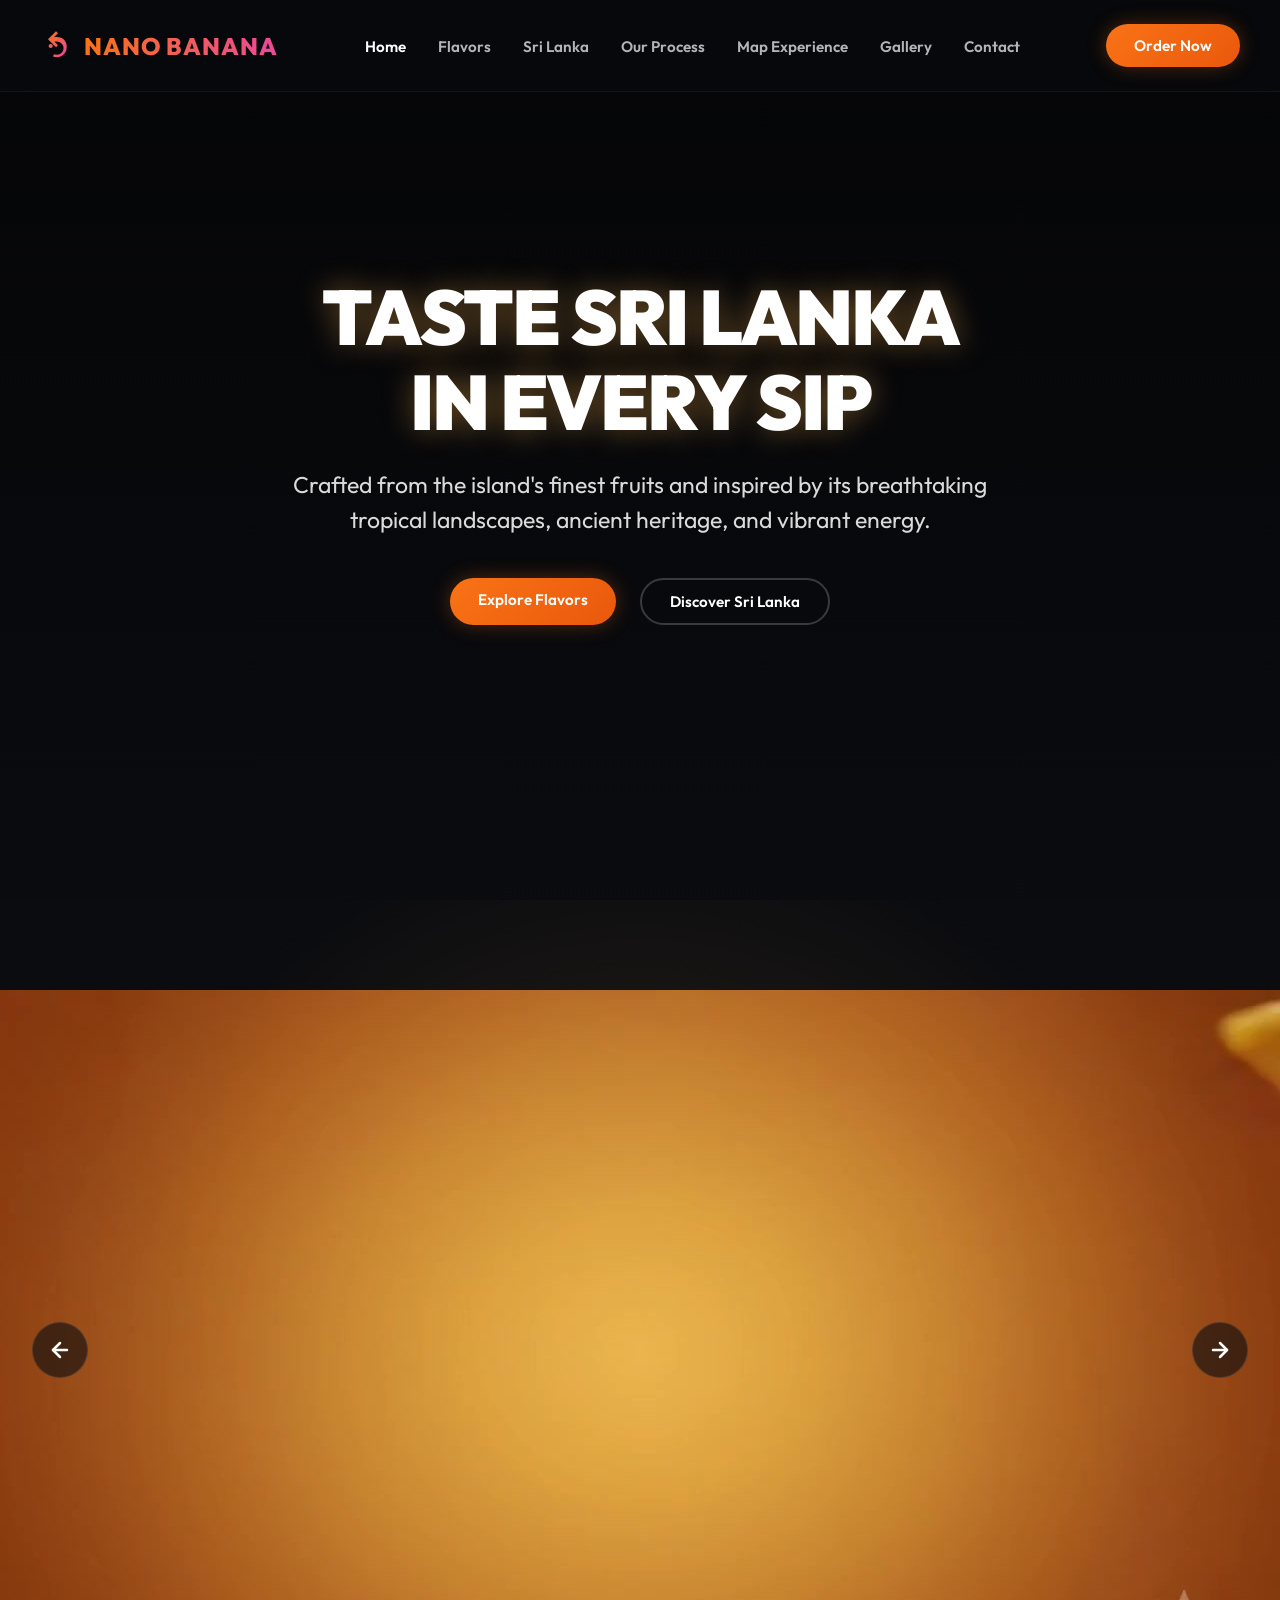
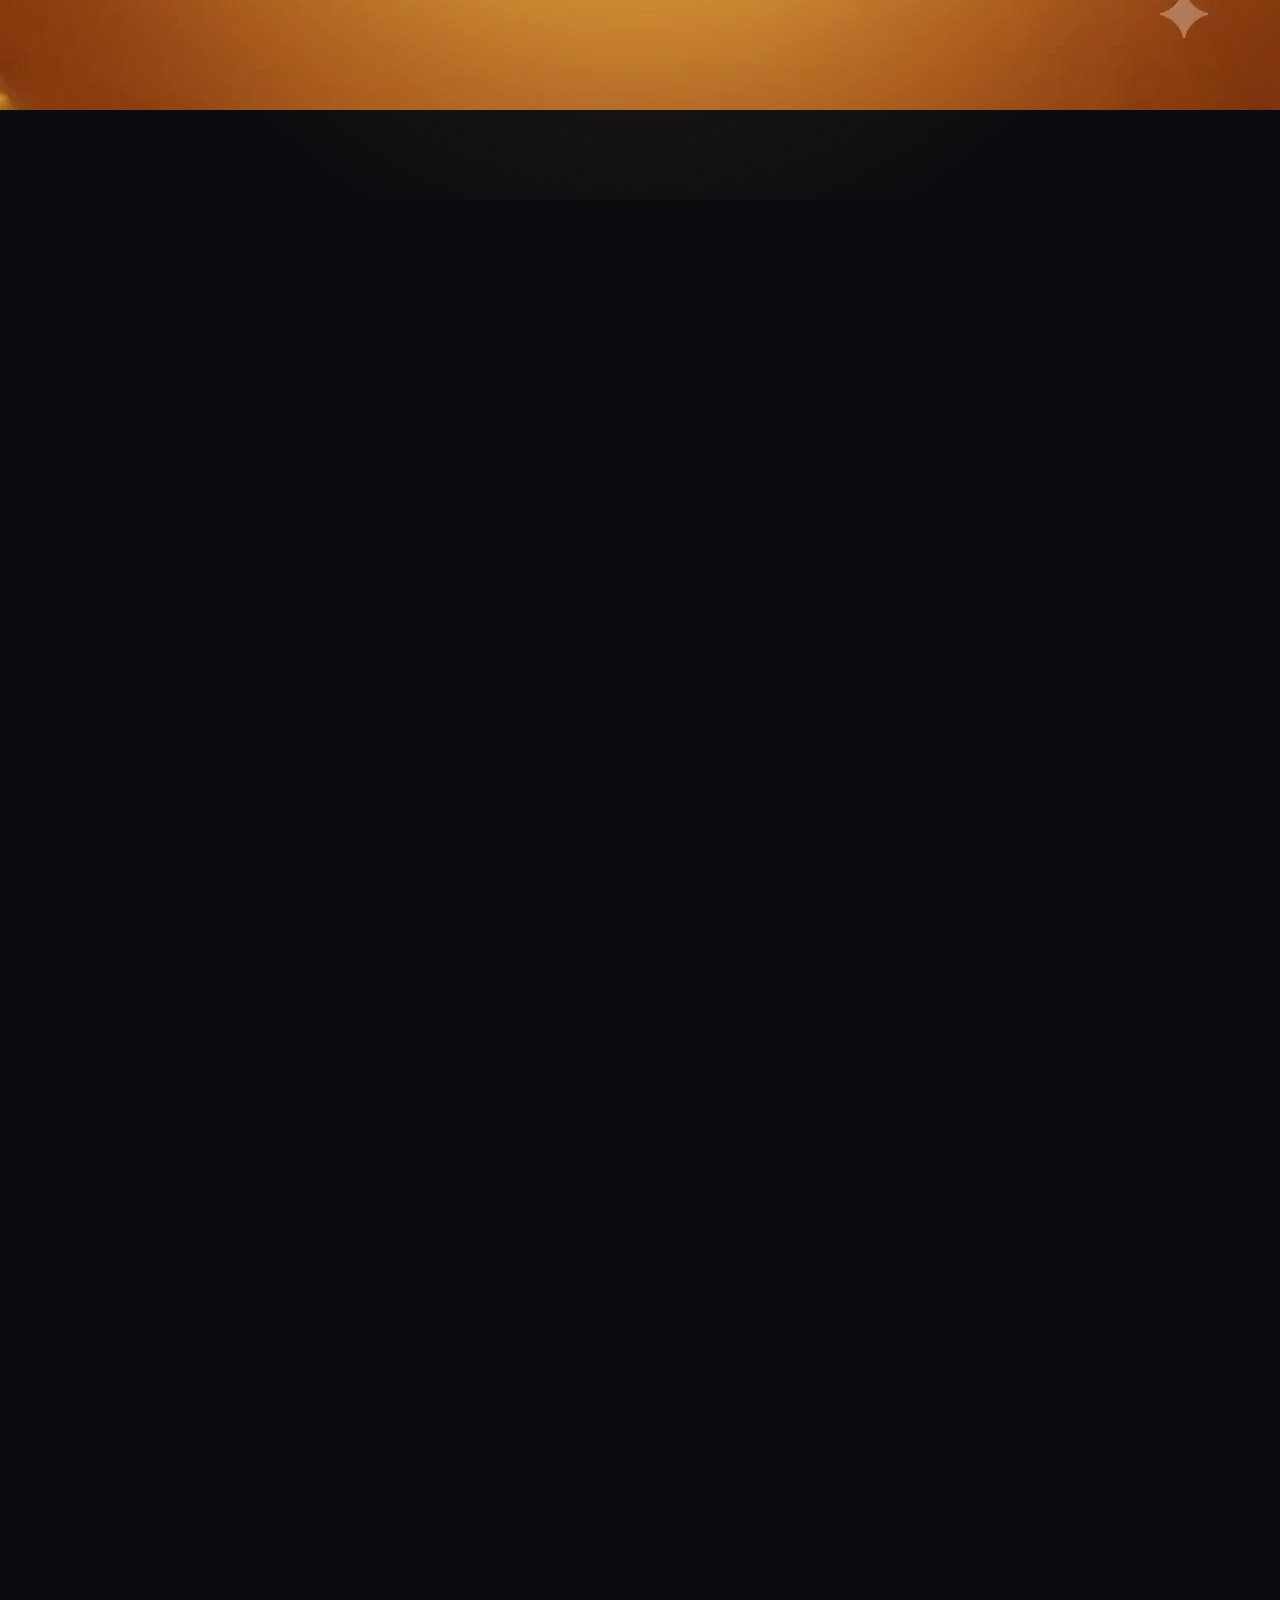
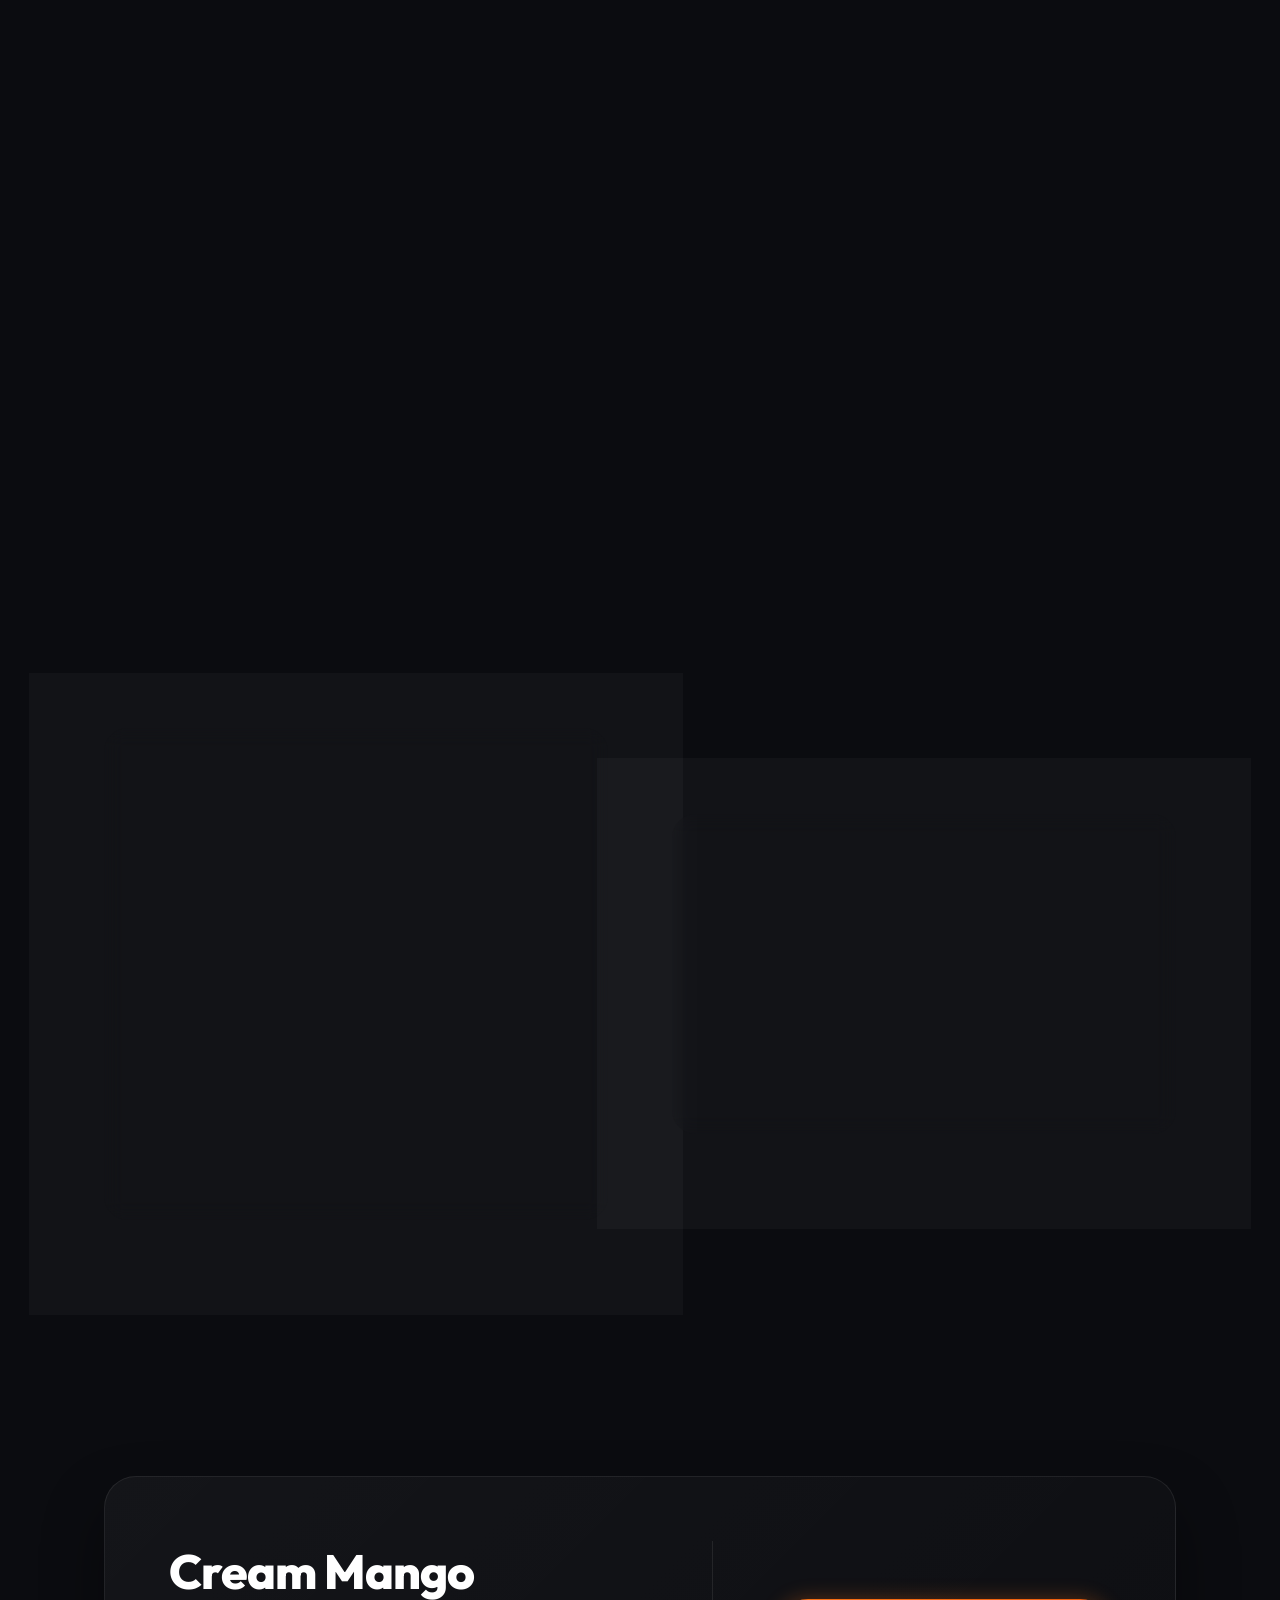
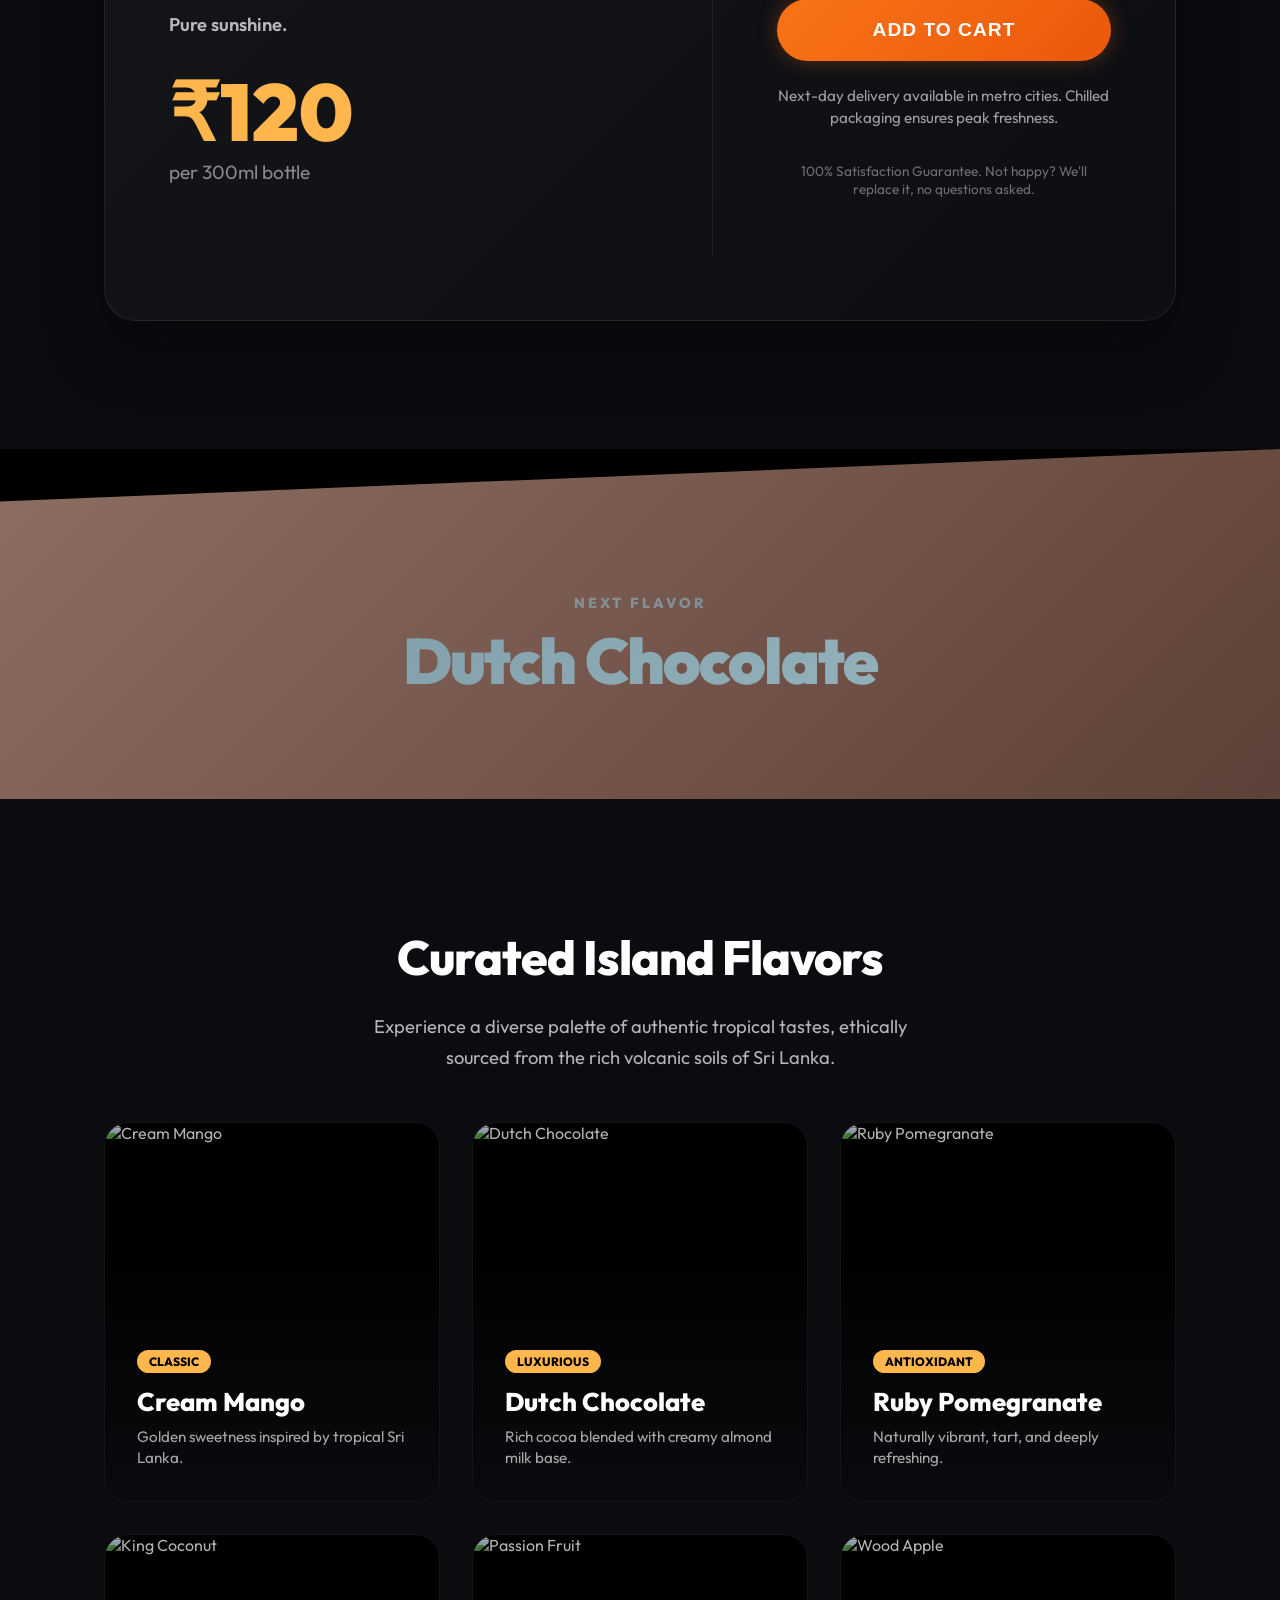
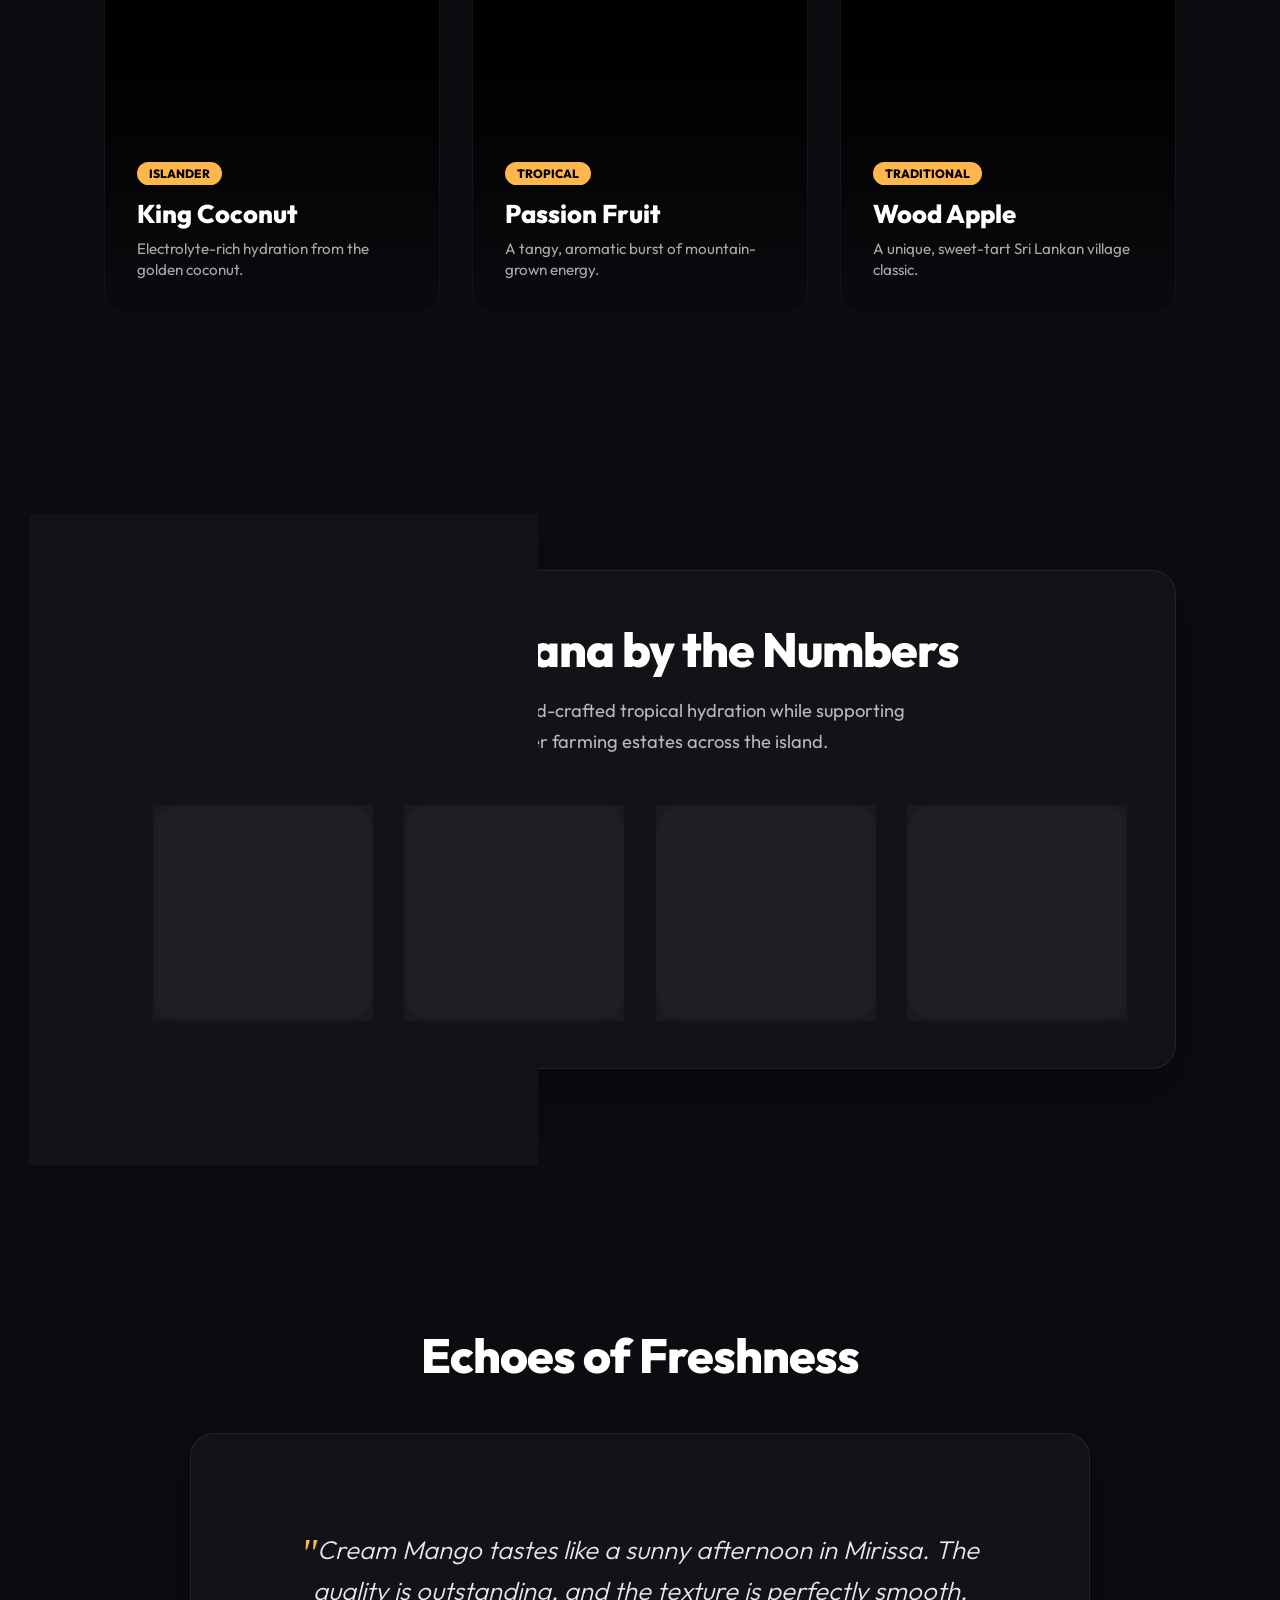
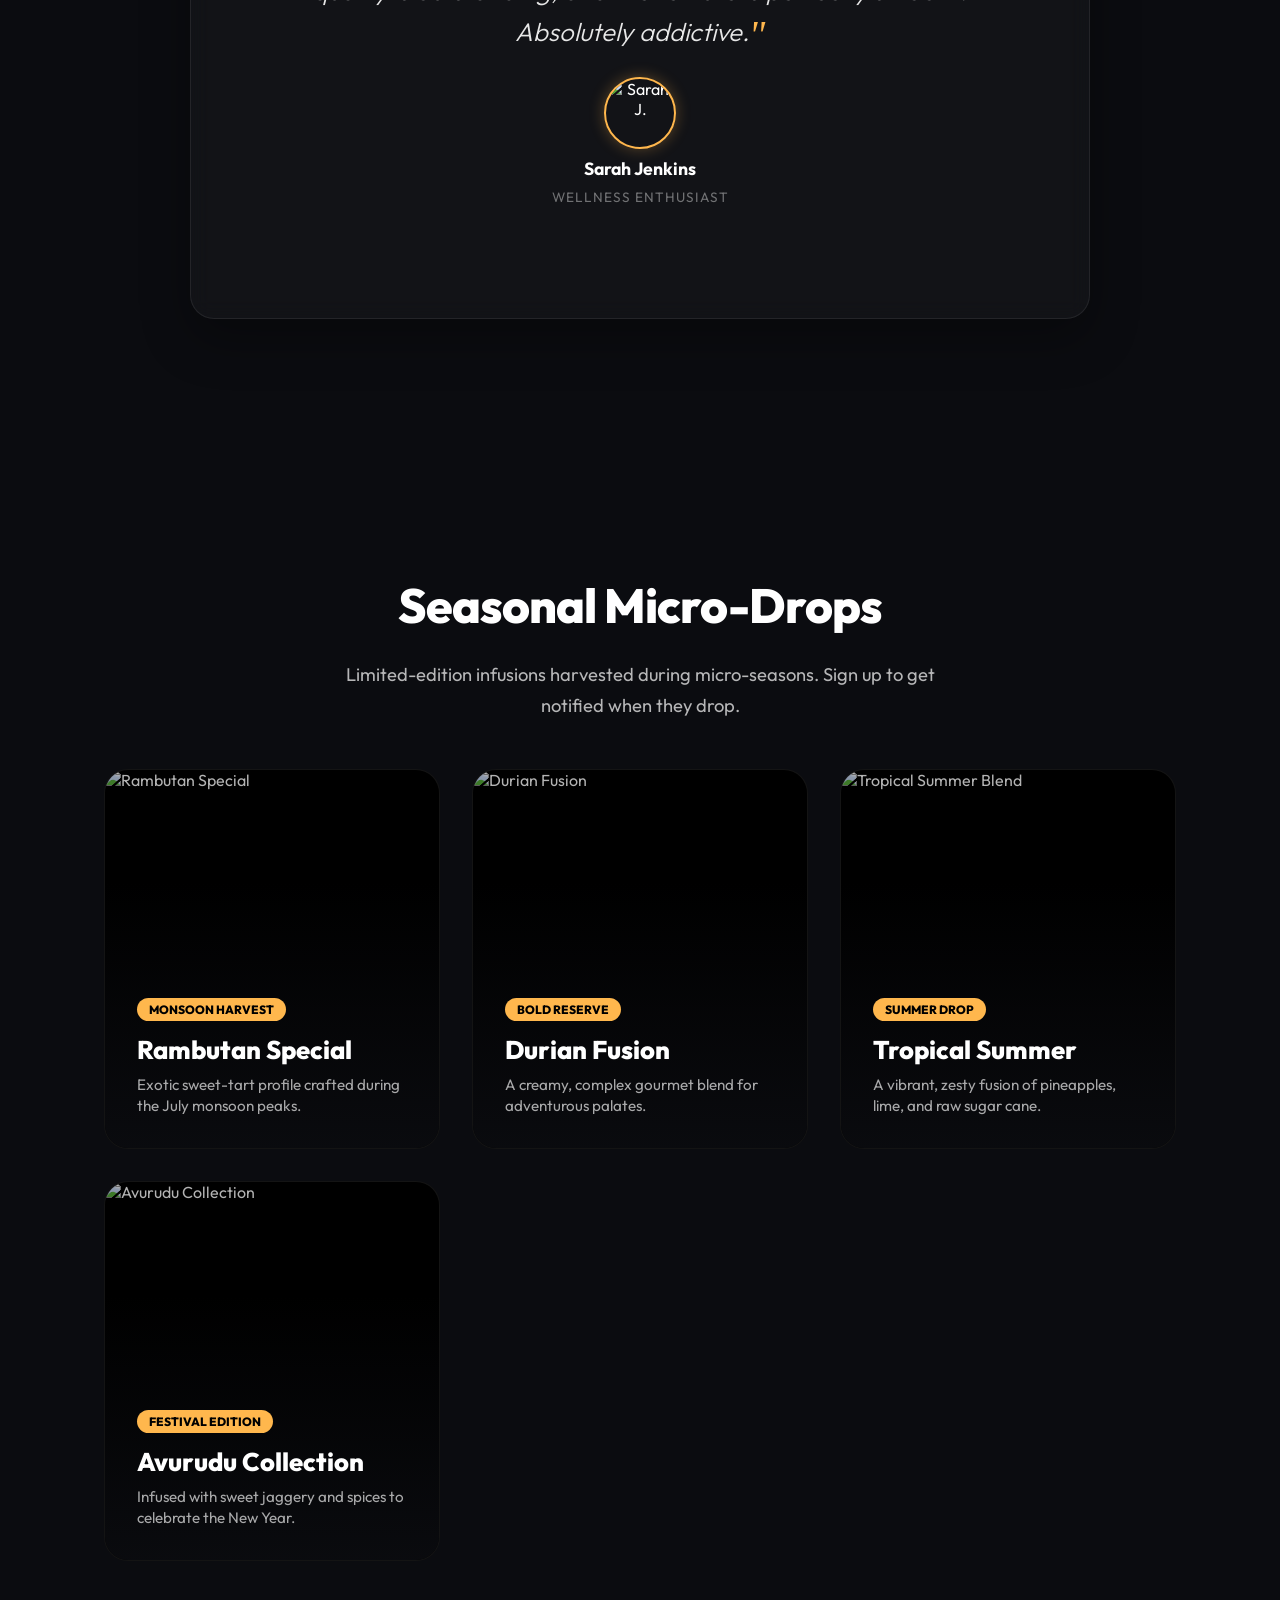
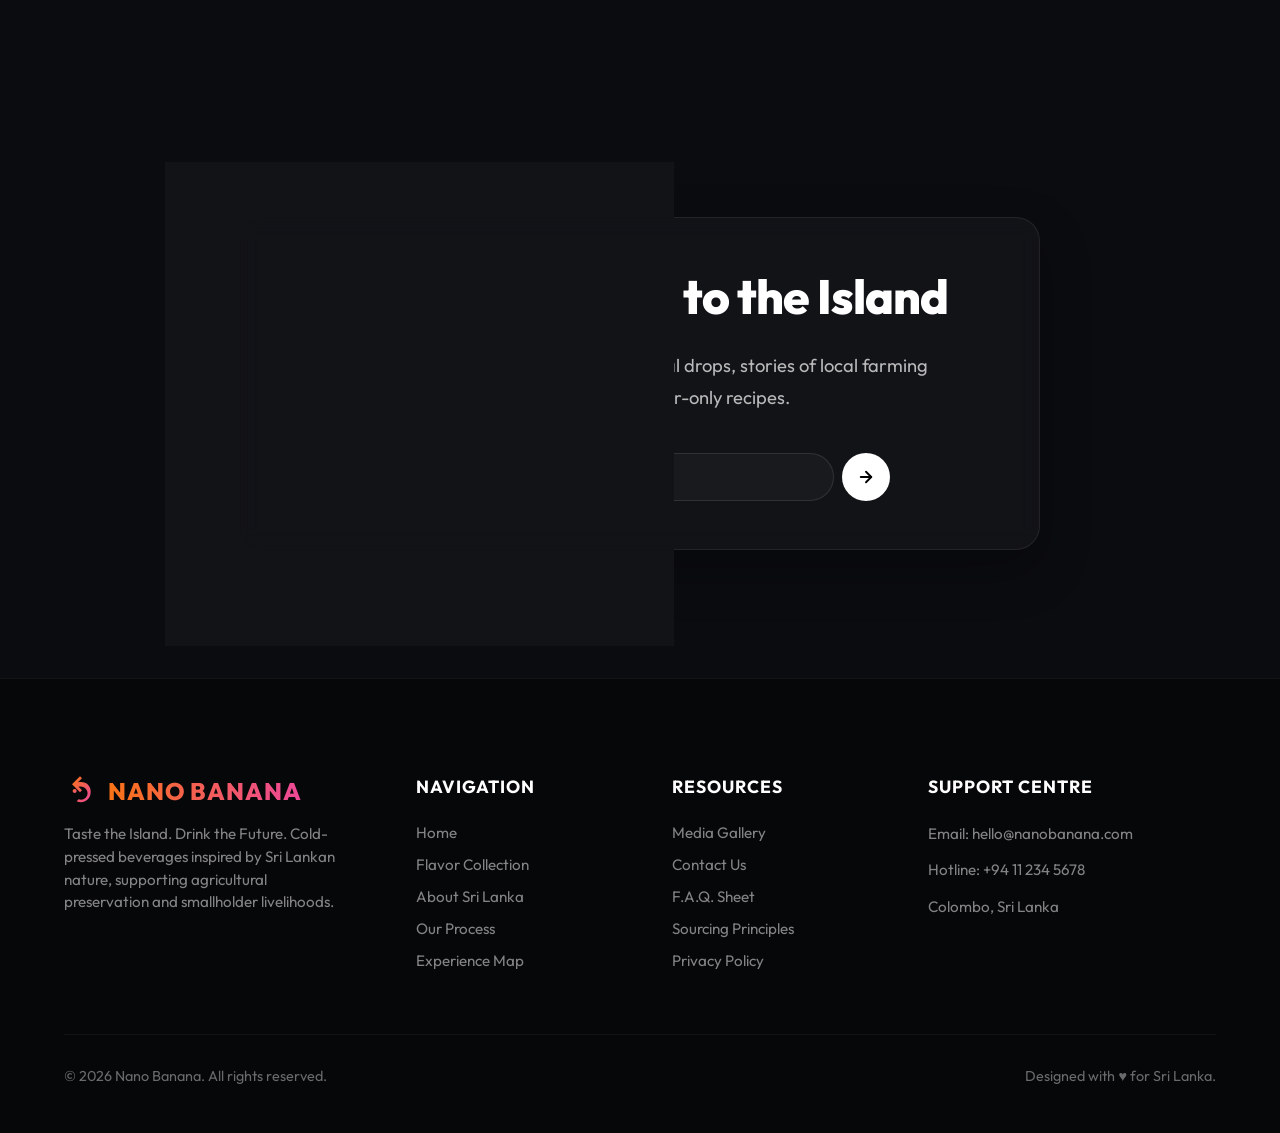
==== commit 2957a3e4: "Added Flavors and about pages" ====
--- a/index.html
+++ b/index.html
@@ -3,7 +3,7 @@
 <head>
     <meta charset="UTF-8">
     <meta name="viewport" content="width=device-width, initial-scale=1.0">
-    <title>Nano Banana | Future of Freshness</title>
+    <title>Nano Banana | Premium Sri Lankan Beverage Experience</title>
     <link rel="stylesheet" href="style.css">
 </head>
 <body>
@@ -19,8 +19,7 @@
 
     <!-- Navigation -->
     <nav class="navbar" id="navbar">
-        <a href="#" class="brand" id="brand-logo">
-            <!-- Custom Lightning/Banana abstract SVG -->
+        <a href="index.html" class="brand">
             <svg class="brand-icon" viewBox="0 0 24 24">
                 <path d="M19.5,9.5C18.8,7.9 17.5,6.5 15.8,5.8C14.1,5.1 12.2,5 10.5,5.5L13.5,2.5L12,1L6,7L12,13L13.5,11.5L10.9,8.9C12.1,8.5 13.5,8.6 14.7,9.1C15.9,9.6 16.8,10.6 17.3,11.8C17.8,13 17.8,14.4 17.3,15.6C16.8,16.8 15.9,17.7 14.7,18.2C13.5,18.7 12.1,18.7 10.9,18.2L9.5,19.6C11.3,20.5 13.5,20.6 15.4,19.9C17.3,19.2 18.8,17.7 19.5,15.8C20.2,13.8 20.2,11.6 19.5,9.5Z" />
                 <path d="M8,10.5C7.2,10.5 6.5,11.2 6.5,12C6.5,12.8 7.2,13.5 8,13.5C8.8,13.5 9.5,12.8 9.5,12C9.5,11.2 8.8,10.5 8,10.5Z" />
@@ -28,36 +27,36 @@
             <span class="brand-text">Nano Banana</span>
         </a>
         <ul class="nav-links">
-            <li><a href="#details" class="nav-link">Details</a></li>
-            <li><a href="#freshness" class="nav-link">Freshness</a></li>
-            <li><a href="#buy" class="nav-link">Shop</a></li>
+            <li><a href="index.html" class="nav-link active">Home</a></li>
+            <li><a href="flavors.html" class="nav-link">Flavors</a></li>
+            <li><a href="about.html" class="nav-link">Sri Lanka</a></li>
+            <li><a href="farm-to-bottle.html" class="nav-link">Our Process</a></li>
+            <li><a href="experience.html" class="nav-link">Map Experience</a></li>
+            <li><a href="gallery.html" class="nav-link">Gallery</a></li>
+            <li><a href="contact.html" class="nav-link">Contact</a></li>
         </ul>
-        <a href="#buy" class="order-btn pulse-glow" id="nav-order-btn">Order Now</a>
+        <a href="flavors.html" class="order-btn pulse-glow">Order Now</a>
     </nav>
 
-    <!-- Side Navigation Arrows -->
-    <div class="nav-arrows">
-        <button class="nav-arrow" id="prev-flavor-btn" aria-label="Previous Flavor">
-            <svg width="24" height="24" viewBox="0 0 24 24" fill="none" stroke="currentColor" stroke-width="2.5" stroke-linecap="round" stroke-linejoin="round">
-                <line x1="19" y1="12" x2="5" y2="12"></line>
-                <polyline points="12 19 5 12 12 5"></polyline>
-            </svg>
-        </button>
-        <button class="nav-arrow" id="next-flavor-btn" aria-label="Next Flavor">
-            <svg width="24" height="24" viewBox="0 0 24 24" fill="none" stroke="currentColor" stroke-width="2.5" stroke-linecap="round" stroke-linejoin="round">
-                <line x1="5" y1="12" x2="19" y2="12"></line>
-                <polyline points="12 5 19 12 12 19"></polyline>
-            </svg>
-        </button>
-    </div>
-
-    <!-- Bottom Capsule Menu -->
-    <div class="flavor-pill-menu" id="flavor-menu">
-        <!-- Buttons injected dynamically by JS -->
-    </div>
-
-    <!-- Scrollytelling Core Container -->
+    <!-- Main Shell -->
     <main>
+        <!-- 1. Cinematic Hero Section -->
+        <section class="video-container">
+            <video class="video-bg" autoplay loop muted playsinline>
+                <source src="https://player.vimeo.com/external/371433846.sd.mp4?s=236da2f3c054e54b073c10472eec2e5c7cf99e52&profile_id=139&oauth2_token_id=57447761" type="video/mp4">
+            </video>
+            <div class="video-overlay"></div>
+            <div class="video-content">
+                <h1 class="glow-text">Taste Sri Lanka<br>in Every Sip</h1>
+                <p>Crafted from the island's finest fruits and inspired by its breathtaking tropical landscapes, ancient heritage, and vibrant energy.</p>
+                <div class="video-btns">
+                    <a href="flavors.html" class="order-btn">Explore Flavors</a>
+                    <a href="about.html" class="outline-btn">Discover Sri Lanka</a>
+                </div>
+            </div>
+        </section>
+
+        <!-- 2. Scrollytelling Product Experience -->
         <div class="scrolly-container" id="scrollytelling-container">
             <div class="sticky-viewport">
                 <!-- High-performance Canvas -->
@@ -84,12 +83,33 @@
                         <p id="sec4-subtitle"></p>
                     </div>
                 </div>
+
+                <!-- Side Navigation Arrows -->
+                <div class="nav-arrows" style="position: absolute;">
+                    <button class="nav-arrow" id="prev-flavor-btn" aria-label="Previous Flavor">
+                        <svg width="24" height="24" viewBox="0 0 24 24" fill="none" stroke="currentColor" stroke-width="2.5" stroke-linecap="round" stroke-linejoin="round">
+                            <line x1="19" y1="12" x2="5" y2="12"></line>
+                            <polyline points="12 19 5 12 12 5"></polyline>
+                        </svg>
+                    </button>
+                    <button class="nav-arrow" id="next-flavor-btn" aria-label="Next Flavor">
+                        <svg width="24" height="24" viewBox="0 0 24 24" fill="none" stroke="currentColor" stroke-width="2.5" stroke-linecap="round" stroke-linejoin="round">
+                            <line x1="5" y1="12" x2="19" y2="12"></line>
+                            <polyline points="12 5 19 12 12 19"></polyline>
+                        </svg>
+                    </button>
+                </div>
+
+                <!-- Bottom Capsule Menu -->
+                <div class="flavor-pill-menu" id="flavor-menu" style="position: absolute;">
+                    <!-- Buttons injected dynamically by JS -->
+                </div>
             </div>
         </div>
 
         <!-- Content Sections Beneath Scrollytelling -->
         <div class="content-sections">
-            <!-- Product Details Section -->
+            <!-- Product Specs & Highlights -->
             <section class="section reveal-on-scroll" id="details">
                 <div class="reveal-grid">
                     <div class="glass-card">
@@ -110,21 +130,6 @@
                 </div>
             </section>
 
-            <!-- Farm to Bottle Section -->
-            <section class="section reveal-on-scroll" id="freshness">
-                <div class="glass-card" style="text-align: center; max-width: 900px; margin: 0 auto;">
-                    <h3 class="section-title" id="freshness-title">Farm to Bottle</h3>
-                    <p class="section-text" id="freshness-description" style="max-width: 750px; margin: 0 auto 2.5rem auto;">
-                        We believe in absolute transparency. From the orchard to the bottle, our process is designed to minimize oxidation and maximize flavor. HPP (High Pressure Processing) ensures that our juice stays safe and fresh without any heat treatment, keeping the vital enzymes and vitamins intact.
-                    </p>
-                    <div style="display: flex; justify-content: center; gap: 2rem; flex-wrap: wrap;">
-                        <div class="feature-badge">Cold Pressed</div>
-                        <div class="feature-badge">100% Raw & Fresh</div>
-                        <div class="feature-badge">HPP Treated</div>
-                    </div>
-                </div>
-            </section>
-
             <!-- Buy Now E-Commerce Card -->
             <section class="section reveal-on-scroll" id="buy">
                 <div class="buy-now-card">
@@ -156,6 +161,181 @@
                     </div>
                 </div>
             </div>
+
+            <!-- 3. Featured Flavors Preview -->
+            <section class="section reveal-on-scroll">
+                <h2 class="section-title" style="text-align: center;">Curated Island Flavors</h2>
+                <p class="section-text" style="text-align: center; max-width: 600px; margin: 0 auto 3rem auto;">Experience a diverse palette of authentic tropical tastes, ethically sourced from the rich volcanic soils of Sri Lanka.</p>
+                <div class="seasonal-grid">
+                    <div class="seasonal-card" onclick="location.href='flavors.html'">
+                        <img src="https://images.unsplash.com/photo-1553279768-865429fa0078?auto=format&fit=crop&w=500&q=80" alt="Cream Mango" class="seasonal-img">
+                        <div class="seasonal-content">
+                            <span class="seasonal-badge">Classic</span>
+                            <h4>Cream Mango</h4>
+                            <p>Golden sweetness inspired by tropical Sri Lanka.</p>
+                        </div>
+                    </div>
+                    <div class="seasonal-card" onclick="location.href='flavors.html'">
+                        <img src="https://images.unsplash.com/photo-1548907040-4d42b52125b0?auto=format&fit=crop&w=500&q=80" alt="Dutch Chocolate" class="seasonal-img">
+                        <div class="seasonal-content">
+                            <span class="seasonal-badge">Luxurious</span>
+                            <h4>Dutch Chocolate</h4>
+                            <p>Rich cocoa blended with creamy almond milk base.</p>
+                        </div>
+                    </div>
+                    <div class="seasonal-card" onclick="location.href='flavors.html'">
+                        <img src="https://images.unsplash.com/photo-1615485290382-441e4d049cb5?auto=format&fit=crop&w=500&q=80" alt="Ruby Pomegranate" class="seasonal-img">
+                        <div class="seasonal-content">
+                            <span class="seasonal-badge">Antioxidant</span>
+                            <h4>Ruby Pomegranate</h4>
+                            <p>Naturally vibrant, tart, and deeply refreshing.</p>
+                        </div>
+                    </div>
+                    <div class="seasonal-card" onclick="location.href='flavors.html'">
+                        <img src="https://images.unsplash.com/photo-1526318896980-cf78c088247c?auto=format&fit=crop&w=500&q=80" alt="King Coconut" class="seasonal-img">
+                        <div class="seasonal-content">
+                            <span class="seasonal-badge">Islander</span>
+                            <h4>King Coconut</h4>
+                            <p>Electrolyte-rich hydration from the golden coconut.</p>
+                        </div>
+                    </div>
+                    <div class="seasonal-card" onclick="location.href='flavors.html'">
+                        <img src="https://images.unsplash.com/photo-1527661591475-527312dd65f5?auto=format&fit=crop&w=500&q=80" alt="Passion Fruit" class="seasonal-img">
+                        <div class="seasonal-content">
+                            <span class="seasonal-badge">Tropical</span>
+                            <h4>Passion Fruit</h4>
+                            <p>A tangy, aromatic burst of mountain-grown energy.</p>
+                        </div>
+                    </div>
+                    <div class="seasonal-card" onclick="location.href='flavors.html'">
+                        <img src="https://images.unsplash.com/photo-1628556758792-69af777be1a8?auto=format&fit=crop&w=500&q=80" alt="Wood Apple" class="seasonal-img">
+                        <div class="seasonal-content">
+                            <span class="seasonal-badge">Traditional</span>
+                            <h4>Wood Apple</h4>
+                            <p>A unique, sweet-tart Sri Lankan village classic.</p>
+                        </div>
+                    </div>
+                </div>
+            </section>
+
+            <!-- 4. Animated Statistics Section -->
+            <section class="section reveal-on-scroll">
+                <div class="glass-card">
+                    <h3 class="section-title" style="text-align: center; margin-bottom: 1rem;">Nano Banana by the Numbers</h3>
+                    <p class="section-text" style="text-align: center; max-width: 600px; margin: 0 auto;">Pioneering pure, cold-crafted tropical hydration while supporting smallholder farming estates across the island.</p>
+                    <div class="counter-grid">
+                        <div class="counter-card">
+                            <div class="counter-val" data-target="10000">0</div>
+                            <div class="counter-lbl">Happy Customers</div>
+                        </div>
+                        <div class="counter-card">
+                            <div class="counter-val" data-target="100">0</div>
+                            <div class="counter-lbl">% Natural Ingredients</div>
+                        </div>
+                        <div class="counter-card">
+                            <div class="counter-val" data-target="0">0</div>
+                            <div class="counter-lbl">Artificial Preservatives</div>
+                        </div>
+                        <div class="counter-card">
+                            <div class="counter-val" data-target="24">0</div>
+                            <div class="counter-lbl">Hours Delivery Promise</div>
+                        </div>
+                    </div>
+                </div>
+            </section>
+
+            <!-- 5. Testimonial Section with Slider -->
+            <section class="section reveal-on-scroll">
+                <h2 class="section-title" style="text-align: center; margin-bottom: 3rem;">Echoes of Freshness</h2>
+                <div class="glass-card testimonials-section">
+                    <div class="testimonial-container" id="testimonial-slider">
+                        <div class="testimonial-slide">
+                            <p class="testimonial-quote">Cream Mango tastes like a sunny afternoon in Mirissa. The quality is outstanding, and the texture is perfectly smooth. Absolutely addictive.</p>
+                            <div class="testimonial-user">
+                                <img src="https://images.unsplash.com/photo-1494790108377-be9c29b29330?auto=format&fit=crop&w=120&h=120&q=80" alt="Sarah J." class="testimonial-avatar">
+                                <span class="testimonial-name">Sarah Jenkins</span>
+                                <span class="testimonial-role">Wellness Enthusiast</span>
+                            </div>
+                        </div>
+                        <div class="testimonial-slide">
+                            <p class="testimonial-quote">King Coconut juice has completely replaced my post-workout sports drinks. It's clean, raw, and doesn't have that synthetic chemical taste.</p>
+                            <div class="testimonial-user">
+                                <img src="https://images.unsplash.com/photo-1507003211169-0a1dd7228f2d?auto=format&fit=crop&w=120&h=120&q=80" alt="Arjun S." class="testimonial-avatar">
+                                <span class="testimonial-name">Arjun Senanayake</span>
+                                <span class="testimonial-role">Professional Athlete</span>
+                            </div>
+                        </div>
+                        <div class="testimonial-slide">
+                            <p class="testimonial-quote">The Wood Apple smoothie is a beautiful modern tribute to traditional flavors. It is rare to see corporate brands respect local culinary heritage this well.</p>
+                            <div class="testimonial-user">
+                                <img src="https://images.unsplash.com/photo-1534528741775-53994a69daeb?auto=format&fit=crop&w=120&h=120&q=80" alt="Priyantha D." class="testimonial-avatar">
+                                <span class="testimonial-name">Dr. Priyantha Silva</span>
+                                <span class="testimonial-role">Food Scientist</span>
+                            </div>
+                        </div>
+                    </div>
+                    <div class="testimonial-dots" id="testimonial-dots">
+                        <!-- Dots dynamically rendered -->
+                    </div>
+                </div>
+            </section>
+
+            <!-- 6. Seasonal Collections Carousel -->
+            <section class="section reveal-on-scroll">
+                <h2 class="section-title" style="text-align: center;">Seasonal Micro-Drops</h2>
+                <p class="section-text" style="text-align: center; max-width: 600px; margin: 0 auto 3rem auto;">Limited-edition infusions harvested during micro-seasons. Sign up to get notified when they drop.</p>
+                <div class="seasonal-grid">
+                    <div class="seasonal-card">
+                        <img src="https://images.unsplash.com/photo-1501196354995-cbb51c65aaea?auto=format&fit=crop&w=500&q=80" alt="Rambutan Special" class="seasonal-img">
+                        <div class="seasonal-content">
+                            <span class="seasonal-badge">Monsoon Harvest</span>
+                            <h4>Rambutan Special</h4>
+                            <p>Exotic sweet-tart profile crafted during the July monsoon peaks.</p>
+                        </div>
+                    </div>
+                    <div class="seasonal-card">
+                        <img src="https://images.unsplash.com/photo-1590005354167-6da97870c913?auto=format&fit=crop&w=500&q=80" alt="Durian Fusion" class="seasonal-img">
+                        <div class="seasonal-content">
+                            <span class="seasonal-badge">Bold Reserve</span>
+                            <h4>Durian Fusion</h4>
+                            <p>A creamy, complex gourmet blend for adventurous palates.</p>
+                        </div>
+                    </div>
+                    <div class="seasonal-card">
+                        <img src="https://images.unsplash.com/photo-1517260911058-0fcfd733c0f6?auto=format&fit=crop&w=500&q=80" alt="Tropical Summer Blend" class="seasonal-img">
+                        <div class="seasonal-content">
+                            <span class="seasonal-badge">Summer Drop</span>
+                            <h4>Tropical Summer</h4>
+                            <p>A vibrant, zesty fusion of pineapples, lime, and raw sugar cane.</p>
+                        </div>
+                    </div>
+                    <div class="seasonal-card">
+                        <img src="https://images.unsplash.com/photo-1541432901042-2d8bd64b4a9b?auto=format&fit=crop&w=500&q=80" alt="Avurudu Collection" class="seasonal-img">
+                        <div class="seasonal-content">
+                            <span class="seasonal-badge">Festival Edition</span>
+                            <h4>Avurudu Collection</h4>
+                            <p>Infused with sweet jaggery and spices to celebrate the New Year.</p>
+                        </div>
+                    </div>
+                </div>
+            </section>
+
+            <!-- 7. Newsletter Section -->
+            <section class="section reveal-on-scroll" id="newsletter">
+                <div class="glass-card" style="text-align: center; max-width: 800px; margin: 0 auto;">
+                    <h3 class="section-title">Stay Connected to the Island</h3>
+                    <p class="section-text" style="max-width: 600px; margin: 0 auto 2.5rem auto;">Receive exclusive allocations of seasonal drops, stories of local farming estates, and subscriber-only recipes.</p>
+                    <form class="newsletter-form" style="max-width: 500px; margin: 0 auto;" onsubmit="event.preventDefault(); alert('Subscribed! Welcome to the island mailing list.');">
+                        <input type="email" placeholder="Enter your email address" class="newsletter-input" required>
+                        <button type="submit" class="newsletter-submit" aria-label="Subscribe">
+                            <svg width="18" height="18" viewBox="0 0 24 24" fill="none" stroke="currentColor" stroke-width="2.5" stroke-linecap="round" stroke-linejoin="round">
+                                <line x1="5" y1="12" x2="19" y2="12"></line>
+                                <polyline points="12 5 19 12 12 19"></polyline>
+                            </svg>
+                        </button>
+                    </form>
+                </div>
+            </section>
         </div>
     </main>
 
@@ -163,49 +343,47 @@
     <footer>
         <div class="footer-grid">
             <div class="footer-brand">
-                <a href="#" class="brand" style="padding:0;">
+                <a href="index.html" class="brand" style="padding:0;">
                     <svg class="brand-icon" viewBox="0 0 24 24">
                         <path d="M19.5,9.5C18.8,7.9 17.5,6.5 15.8,5.8C14.1,5.1 12.2,5 10.5,5.5L13.5,2.5L12,1L6,7L12,13L13.5,11.5L10.9,8.9C12.1,8.5 13.5,8.6 14.7,9.1C15.9,9.6 16.8,10.6 17.3,11.8C17.8,13 17.8,14.4 17.3,15.6C16.8,16.8 15.9,17.7 14.7,18.2C13.5,18.7 12.1,18.7 10.9,18.2L9.5,19.6C11.3,20.5 13.5,20.6 15.4,19.9C17.3,19.2 18.8,17.7 19.5,15.8C20.2,13.8 20.2,11.6 19.5,9.5Z" />
                         <path d="M8,10.5C7.2,10.5 6.5,11.2 6.5,12C6.5,12.8 7.2,13.5 8,13.5C8.8,13.5 9.5,12.8 9.5,12C9.5,11.2 8.8,10.5 8,10.5Z" />
                     </svg>
                     <span class="brand-text">Nano Banana</span>
                 </a>
-                <p>Synthesizing the future of beverage design. Cold-crafted, zero additives, and direct to your door.</p>
+                <p>Taste the Island. Drink the Future. Cold-pressed beverages inspired by Sri Lankan nature, supporting agricultural preservation and smallholder livelihoods.</p>
             </div>
             <div class="footer-col">
-                <h4>Shop</h4>
+                <h4>Navigation</h4>
                 <ul class="footer-links">
-                    <li><a href="#" class="footer-flavor-link" data-index="0">Cream Mango</a></li>
-                    <li><a href="#" class="footer-flavor-link" data-index="1">Dutch Chocolate</a></li>
-                    <li><a href="#" class="footer-flavor-link" data-index="2">Ruby Pomegranate</a></li>
+                    <li><a href="index.html">Home</a></li>
+                    <li><a href="flavors.html">Flavor Collection</a></li>
+                    <li><a href="about.html">About Sri Lanka</a></li>
+                    <li><a href="farm-to-bottle.html">Our Process</a></li>
+                    <li><a href="experience.html">Experience Map</a></li>
                 </ul>
             </div>
             <div class="footer-col">
-                <h4>Support</h4>
+                <h4>Resources</h4>
                 <ul class="footer-links">
-                    <li><a href="#">F.A.Q.</a></li>
-                    <li><a href="#">Shipping</a></li>
-                    <li><a href="#">Contact Us</a></li>
-                    <li><a href="#">Sourcing</a></li>
+                    <li><a href="gallery.html">Media Gallery</a></li>
+                    <li><a href="contact.html">Contact Us</a></li>
+                    <li><a href="#">F.A.Q. Sheet</a></li>
+                    <li><a href="#">Sourcing Principles</a></li>
+                    <li><a href="#">Privacy Policy</a></li>
                 </ul>
             </div>
-            <div class="footer-col footer-newsletter">
-                <h4>Stay Updated</h4>
-                <p>Subscribe to receive release details of new seasonal drops.</p>
-                <form class="newsletter-form" id="newsletter-form" onsubmit="event.preventDefault(); alert('Subscribed! Welcome to the future of freshness.');">
-                    <input type="email" placeholder="Enter your email" class="newsletter-input" required>
-                    <button type="submit" class="newsletter-submit" aria-label="Subscribe">
-                        <svg width="18" height="18" viewBox="0 0 24 24" fill="none" stroke="currentColor" stroke-width="2.5" stroke-linecap="round" stroke-linejoin="round">
-                            <line x1="5" y1="12" x2="19" y2="12"></line>
-                            <polyline points="12 5 19 12 12 19"></polyline>
-                        </svg>
-                    </button>
-                </form>
+            <div class="footer-col">
+                <h4>Support Centre</h4>
+                <ul class="footer-links" style="color: rgba(255,255,255,0.5); font-size:0.95rem; line-height: 1.6;">
+                    <li>Email: <a href="mailto:hello@nanobanana.com" style="display:inline; color:inherit;">hello@nanobanana.com</a></li>
+                    <li>Hotline: <a href="tel:+94112345678" style="display:inline; color:inherit;">+94 11 234 5678</a></li>
+                    <li>Colombo, Sri Lanka</li>
+                </ul>
             </div>
         </div>
         <div class="footer-bottom">
             <p>&copy; 2026 Nano Banana. All rights reserved.</p>
-            <p>Made with &hearts; for future wellness.</p>
+            <p>Designed with &hearts; for Sri Lanka.</p>
         </div>
     </footer>
 
--- a/style.css
+++ b/style.css
@@ -736,3 +736,792 @@
 .pulse-glow {
     animation: glowPulse 2s infinite ease-in-out;
 }
+
+/* Cinematic Video Hero Styles */
+.video-container {
+    position: relative;
+    width: 100%;
+    height: 100vh;
+    overflow: hidden;
+    display: flex;
+    align-items: center;
+    justify-content: center;
+    background: #000;
+}
+
+.video-bg {
+    position: absolute;
+    top: 50%;
+    left: 50%;
+    width: 100%;
+    height: 100%;
+    object-fit: cover;
+    transform: translate(-50%, -50%);
+    z-index: 1;
+    opacity: 0.6;
+}
+
+.video-overlay {
+    position: absolute;
+    top: 0;
+    left: 0;
+    width: 100%;
+    height: 100%;
+    background: linear-gradient(180deg, rgba(11, 12, 16, 0.4) 0%, rgba(11, 12, 16, 0.95) 100%);
+    z-index: 2;
+}
+
+.video-content {
+    position: relative;
+    z-index: 3;
+    text-align: center;
+    max-width: 900px;
+    padding: 0 2rem;
+    display: flex;
+    flex-direction: column;
+    align-items: center;
+    gap: 1.5rem;
+}
+
+.video-content h1 {
+    font-size: clamp(3rem, 6vw, 5.5rem);
+    font-weight: 900;
+    line-height: 1.1;
+    letter-spacing: -2px;
+    text-transform: uppercase;
+}
+
+.video-content p {
+    font-size: clamp(1.1rem, 1.8vw, 1.6rem);
+    color: rgba(255, 255, 255, 0.85);
+    max-width: 700px;
+    line-height: 1.5;
+}
+
+.video-btns {
+    display: flex;
+    gap: 1.5rem;
+    margin-top: 1rem;
+}
+
+.outline-btn {
+    background: transparent;
+    color: #ffffff;
+    border: 2px solid rgba(255, 255, 255, 0.2);
+    padding: 0.75rem 1.75rem;
+    border-radius: 50px;
+    font-weight: 600;
+    font-size: 0.95rem;
+    cursor: pointer;
+    transition: all 0.3s ease;
+    text-decoration: none;
+    display: inline-flex;
+    align-items: center;
+}
+
+.outline-btn:hover {
+    border-color: #ffffff;
+    background: rgba(255, 255, 255, 0.05);
+    transform: translateY(-2px);
+}
+
+/* Statistics Counters */
+.counter-grid {
+    display: grid;
+    grid-template-columns: repeat(auto-fit, minmax(200px, 1fr));
+    gap: 2rem;
+    margin-top: 3rem;
+}
+
+.counter-card {
+    text-align: center;
+    padding: 3rem 2rem;
+    background: var(--card-bg);
+    border: 1px solid var(--card-border);
+    border-radius: 24px;
+    backdrop-filter: blur(10px);
+    transition: all 0.3s ease;
+}
+
+.counter-card:hover {
+    border-color: var(--theme-color);
+    transform: translateY(-5px);
+}
+
+.counter-val {
+    font-size: 3.5rem;
+    font-weight: 900;
+    color: var(--theme-color);
+    margin-bottom: 0.5rem;
+    letter-spacing: -1px;
+}
+
+.counter-lbl {
+    font-size: 0.95rem;
+    color: rgba(255, 255, 255, 0.5);
+    text-transform: uppercase;
+    font-weight: 600;
+    letter-spacing: 1px;
+}
+
+/* Testimonial Slider */
+.testimonials-section {
+    position: relative;
+    max-width: 900px;
+    margin: 0 auto;
+    overflow: hidden;
+}
+
+.testimonial-container {
+    display: flex;
+    transition: transform 0.6s cubic-bezier(0.16, 1, 0.3, 1);
+}
+
+.testimonial-slide {
+    flex: 0 0 100%;
+    padding: 3rem;
+    box-sizing: border-box;
+    text-align: center;
+    display: flex;
+    flex-direction: column;
+    align-items: center;
+    gap: 1.5rem;
+}
+
+.testimonial-quote {
+    font-size: clamp(1.2rem, 2vw, 1.8rem);
+    line-height: 1.6;
+    color: rgba(255, 255, 255, 0.9);
+    font-weight: 300;
+    font-style: italic;
+    max-width: 750px;
+}
+
+.testimonial-quote::before, .testimonial-quote::after {
+    content: '"';
+    color: var(--theme-color);
+    font-size: 2.5rem;
+    font-family: serif;
+    vertical-align: middle;
+    line-height: 0;
+}
+
+.testimonial-user {
+    display: flex;
+    flex-direction: column;
+    align-items: center;
+    gap: 0.5rem;
+}
+
+.testimonial-avatar {
+    width: 4.5rem;
+    height: 4.5rem;
+    border-radius: 50%;
+    object-fit: cover;
+    border: 2px solid var(--theme-color);
+    box-shadow: 0 0 15px rgba(var(--theme-color-rgb), 0.3);
+}
+
+.testimonial-name {
+    font-weight: 700;
+    font-size: 1.1rem;
+    color: #ffffff;
+}
+
+.testimonial-role {
+    font-size: 0.85rem;
+    color: rgba(255, 255, 255, 0.4);
+    text-transform: uppercase;
+    letter-spacing: 1px;
+}
+
+.testimonial-dots {
+    display: flex;
+    justify-content: center;
+    gap: 0.5rem;
+    margin-top: 1rem;
+}
+
+.testimonial-dot {
+    width: 8px;
+    height: 8px;
+    border-radius: 50%;
+    background: rgba(255, 255, 255, 0.2);
+    border: none;
+    cursor: pointer;
+    transition: all 0.3s ease;
+}
+
+.testimonial-dot.active {
+    background: var(--theme-color);
+    width: 24px;
+    border-radius: 10px;
+}
+
+/* Seasonal Grid & Cards */
+.seasonal-grid {
+    display: grid;
+    grid-template-columns: repeat(auto-fit, minmax(260px, 1fr));
+    gap: 2rem;
+    margin-top: 3rem;
+}
+
+.seasonal-card {
+    position: relative;
+    height: 380px;
+    border-radius: 24px;
+    overflow: hidden;
+    border: 1px solid var(--card-border);
+    cursor: pointer;
+    background: #000;
+}
+
+.seasonal-img {
+    width: 100%;
+    height: 100%;
+    object-fit: cover;
+    opacity: 0.7;
+    transition: transform 0.6s cubic-bezier(0.16, 1, 0.3, 1), opacity 0.6s ease;
+}
+
+.seasonal-card:hover .seasonal-img {
+    transform: scale(1.08);
+    opacity: 0.9;
+}
+
+.seasonal-card::after {
+    content: '';
+    position: absolute;
+    top: 0;
+    left: 0;
+    width: 100%;
+    height: 100%;
+    background: linear-gradient(180deg, rgba(11, 12, 16, 0) 30%, rgba(11, 12, 16, 0.9) 100%);
+    z-index: 2;
+}
+
+.seasonal-content {
+    position: absolute;
+    bottom: 0;
+    left: 0;
+    width: 100%;
+    padding: 2rem;
+    z-index: 3;
+    box-sizing: border-box;
+}
+
+.seasonal-badge {
+    background: var(--theme-color);
+    color: #000000;
+    padding: 0.25rem 0.75rem;
+    font-size: 0.75rem;
+    font-weight: 800;
+    text-transform: uppercase;
+    border-radius: 50px;
+    display: inline-block;
+    margin-bottom: 0.75rem;
+}
+
+.seasonal-card h4 {
+    font-size: 1.6rem;
+    font-weight: 800;
+    margin-bottom: 0.5rem;
+}
+
+.seasonal-card p {
+    color: rgba(255, 255, 255, 0.65);
+    font-size: 0.95rem;
+    line-height: 1.4;
+}
+
+/* Timeline Layout */
+.timeline {
+    position: relative;
+    max-width: 1000px;
+    margin: 4rem auto;
+    padding: 2rem 0;
+}
+
+.timeline::before {
+    content: '';
+    position: absolute;
+    left: 50%;
+    top: 0;
+    width: 2px;
+    height: 100%;
+    background: rgba(255, 255, 255, 0.1);
+    transform: translateX(-50%);
+}
+
+@media (max-width: 768px) {
+    .timeline::before {
+        left: 30px;
+    }
+}
+
+.timeline-item {
+    position: relative;
+    width: 50%;
+    padding: 2rem 3rem;
+    box-sizing: border-box;
+}
+
+.timeline-item:nth-child(odd) {
+    left: 0;
+    text-align: right;
+}
+
+.timeline-item:nth-child(even) {
+    left: 50%;
+}
+
+@media (max-width: 768px) {
+    .timeline-item {
+        width: 100%;
+        left: 0 !important;
+        text-align: left !important;
+        padding-left: 80px;
+        padding-right: 2rem;
+    }
+}
+
+.timeline-dot {
+    position: absolute;
+    width: 16px;
+    height: 16px;
+    border-radius: 50%;
+    background: var(--theme-color);
+    border: 4px solid var(--bg-dark);
+    top: 3rem;
+    z-index: 5;
+}
+
+.timeline-item:nth-child(odd) .timeline-dot {
+    right: -12px;
+}
+
+.timeline-item:nth-child(even) .timeline-dot {
+    left: -12px;
+}
+
+@media (max-width: 768px) {
+    .timeline-dot {
+        left: 21px !important;
+    }
+}
+
+.timeline-step {
+    font-size: 0.85rem;
+    font-weight: 800;
+    color: var(--theme-color);
+    text-transform: uppercase;
+    letter-spacing: 2px;
+    margin-bottom: 0.5rem;
+}
+
+.timeline-item h4 {
+    font-size: 1.8rem;
+    font-weight: 800;
+    margin-bottom: 0.75rem;
+}
+
+.timeline-item p {
+    font-size: 1.05rem;
+    color: rgba(255, 255, 255, 0.7);
+    line-height: 1.6;
+}
+
+/* Map experience */
+.map-layout {
+    display: grid;
+    grid-template-columns: 1.5fr 1fr;
+    gap: 3rem;
+    align-items: center;
+}
+
+@media (max-width: 900px) {
+    .map-layout {
+        grid-template-columns: 1fr;
+        gap: 2rem;
+    }
+}
+
+.map-wrapper {
+    position: relative;
+    background: var(--card-bg);
+    border: 1px solid var(--card-border);
+    border-radius: 32px;
+    padding: 3rem 1rem;
+    display: flex;
+    justify-content: center;
+    align-items: center;
+    overflow: hidden;
+    height: 580px;
+}
+
+.sri-lanka-map {
+    height: 100%;
+    max-width: 100%;
+}
+
+.map-marker {
+    fill: #ffffff;
+    stroke: var(--theme-color);
+    stroke-width: 2.5px;
+    cursor: pointer;
+    transition: all 0.4s cubic-bezier(0.16, 1, 0.3, 1);
+}
+
+.map-marker:hover, .map-marker.active {
+    fill: var(--theme-color);
+    stroke: #ffffff;
+    stroke-width: 3px;
+    transform: scale(1.3);
+    transform-origin: center;
+    filter: drop-shadow(0 0 10px rgba(var(--theme-color-rgb), 0.8));
+}
+
+.map-details-card {
+    height: 100%;
+}
+
+/* Gallery filtering grid */
+.gallery-filters {
+    display: flex;
+    justify-content: center;
+    gap: 0.75rem;
+    margin-bottom: 3rem;
+    flex-wrap: wrap;
+}
+
+.gallery-filter-btn {
+    padding: 0.6rem 1.5rem;
+    border-radius: 50px;
+    border: 1px solid rgba(255, 255, 255, 0.1);
+    background: transparent;
+    color: rgba(255, 255, 255, 0.7);
+    font-weight: 600;
+    font-size: 0.95rem;
+    font-family: inherit;
+    cursor: pointer;
+    transition: all 0.3s ease;
+}
+
+.gallery-filter-btn:hover, .gallery-filter-btn.active {
+    background: #ffffff;
+    color: #000000;
+    border-color: #ffffff;
+    transform: translateY(-1px);
+}
+
+.gallery-grid {
+    display: grid;
+    grid-template-columns: repeat(auto-fill, minmax(280px, 1fr));
+    gap: 1.5rem;
+    margin-top: 2rem;
+}
+
+.gallery-item {
+    position: relative;
+    border-radius: 20px;
+    overflow: hidden;
+    height: 280px;
+    border: 1px solid var(--card-border);
+    background: #000;
+    cursor: pointer;
+    transition: all 0.5s cubic-bezier(0.16, 1, 0.3, 1);
+}
+
+.gallery-item img {
+    width: 100%;
+    height: 100%;
+    object-fit: cover;
+    opacity: 0.75;
+    transition: transform 0.6s cubic-bezier(0.16, 1, 0.3, 1), opacity 0.6s ease;
+}
+
+.gallery-item:hover img {
+    transform: scale(1.06);
+    opacity: 0.95;
+}
+
+.gallery-overlay {
+    position: absolute;
+    top: 0;
+    left: 0;
+    width: 100%;
+    height: 100%;
+    background: linear-gradient(0deg, rgba(11, 12, 16, 0.9) 0%, rgba(11, 12, 16, 0) 70%);
+    display: flex;
+    flex-direction: column;
+    justify-content: flex-end;
+    padding: 1.75rem;
+    box-sizing: border-box;
+    opacity: 0;
+    transform: translateY(10px);
+    transition: opacity 0.4s ease, transform 0.4s ease;
+    z-index: 2;
+}
+
+.gallery-item:hover .gallery-overlay {
+    opacity: 1;
+    transform: translateY(0);
+}
+
+.gallery-tag {
+    color: var(--theme-color);
+    font-size: 0.8rem;
+    font-weight: 800;
+    text-transform: uppercase;
+    letter-spacing: 1px;
+    margin-bottom: 0.25rem;
+}
+
+.gallery-title {
+    font-size: 1.2rem;
+    font-weight: 700;
+}
+
+/* Flavor Roster Grid */
+.flavors-grid {
+    display: grid;
+    grid-template-columns: repeat(auto-fill, minmax(280px, 1fr));
+    gap: 2rem;
+    margin-top: 3rem;
+}
+
+.flavor-card {
+    background: var(--card-bg);
+    border: 1px solid var(--card-border);
+    border-radius: 24px;
+    padding: 2rem;
+    backdrop-filter: blur(10px);
+    transition: all 0.4s cubic-bezier(0.16, 1, 0.3, 1);
+    display: flex;
+    flex-direction: column;
+    gap: 1.25rem;
+}
+
+.flavor-card:hover {
+    transform: translateY(-5px);
+    border-color: var(--theme-color);
+    box-shadow: 0 15px 40px rgba(0, 0, 0, 0.4);
+}
+
+.flavor-card-img-wrapper {
+    width: 100%;
+    height: 240px;
+    border-radius: 16px;
+    overflow: hidden;
+    background: rgba(255,255,255,0.02);
+    border: 1px solid rgba(255,255,255,0.05);
+    position: relative;
+    display: flex;
+    align-items: center;
+    justify-content: center;
+}
+
+.flavor-card-img {
+    max-height: 90%;
+    max-width: 90%;
+    object-fit: contain;
+    transition: transform 0.5s ease;
+}
+
+.flavor-card:hover .flavor-card-img {
+    transform: scale(1.08) rotate(5deg);
+}
+
+.flavor-card-meta {
+    display: flex;
+    flex-direction: column;
+    gap: 0.25rem;
+}
+
+.flavor-card-name {
+    font-size: 1.5rem;
+    font-weight: 800;
+    letter-spacing: -0.5px;
+}
+
+.flavor-card-desc {
+    font-size: 0.95rem;
+    color: rgba(255, 255, 255, 0.6);
+    line-height: 1.5;
+    min-height: 4.5rem;
+}
+
+.flavor-card-nutrition {
+    display: flex;
+    flex-direction: column;
+    gap: 0.5rem;
+    border-top: 1px solid rgba(255, 255, 255, 0.05);
+    padding-top: 1rem;
+    font-size: 0.9rem;
+}
+
+.flavor-nutrition-row {
+    display: flex;
+    justify-content: space-between;
+    color: rgba(255, 255, 255, 0.5);
+}
+
+.flavor-nutrition-row span:last-child {
+    color: #ffffff;
+    font-weight: 600;
+}
+
+.flavor-card-action {
+    display: flex;
+    justify-content: space-between;
+    align-items: center;
+    margin-top: 0.5rem;
+}
+
+.flavor-card-price {
+    font-size: 1.5rem;
+    font-weight: 900;
+    color: var(--theme-color);
+}
+
+.flavor-card-btn {
+    background: #ffffff;
+    color: #000000;
+    border: none;
+    padding: 0.6rem 1.25rem;
+    border-radius: 50px;
+    font-weight: 600;
+    font-size: 0.9rem;
+    cursor: pointer;
+    transition: all 0.3s ease;
+}
+
+.flavor-card-btn:hover {
+    background: var(--theme-color);
+    color: #000000;
+    transform: translateY(-1px);
+}
+
+/* Contact Styles */
+.contact-grid {
+    display: grid;
+    grid-template-columns: 1.2fr 1fr;
+    gap: 4rem;
+}
+
+@media (max-width: 900px) {
+    .contact-grid {
+        grid-template-columns: 1fr;
+        gap: 3rem;
+    }
+}
+
+.form-group {
+    display: flex;
+    flex-direction: column;
+    gap: 0.5rem;
+    margin-bottom: 1.5rem;
+}
+
+.form-group label {
+    font-size: 0.9rem;
+    font-weight: 600;
+    color: rgba(255, 255, 255, 0.6);
+    text-transform: uppercase;
+    letter-spacing: 1px;
+}
+
+.form-input {
+    background: rgba(255, 255, 255, 0.03);
+    border: 1px solid rgba(255, 255, 255, 0.08);
+    padding: 0.9rem 1.25rem;
+    border-radius: 12px;
+    color: #ffffff;
+    font-family: inherit;
+    font-size: 1rem;
+    transition: all 0.3s ease;
+}
+
+.form-input:focus {
+    outline: none;
+    border-color: var(--theme-color);
+    background: rgba(255, 255, 255, 0.05);
+}
+
+.social-links {
+    display: flex;
+    gap: 1rem;
+    margin-top: 1.5rem;
+}
+
+.social-icon {
+    width: 3rem;
+    height: 3rem;
+    border-radius: 50%;
+    background: rgba(255, 255, 255, 0.03);
+    border: 1px solid rgba(255, 255, 255, 0.08);
+    display: flex;
+    align-items: center;
+    justify-content: center;
+    color: rgba(255, 255, 255, 0.7);
+    transition: all 0.3s ease;
+    text-decoration: none;
+}
+
+.social-icon:hover {
+    color: #ffffff;
+    border-color: var(--theme-color);
+    transform: translateY(-3px);
+    box-shadow: 0 0 15px rgba(var(--theme-color-rgb), 0.3);
+}
+
+.social-icon svg {
+    width: 1.25rem;
+    height: 1.25rem;
+}
+
+/* Map invert filter to match styling */
+.dark-map {
+    width: 100%;
+    height: 380px;
+    border-radius: 24px;
+    border: 1px solid var(--card-border);
+    margin-top: 2rem;
+    z-index: 1;
+}
+
+.leaflet-tile {
+    filter: invert(100%) hue-rotate(180deg) brightness(90%) contrast(90%);
+}
+
+.contact-info-list {
+    display: flex;
+    flex-direction: column;
+    gap: 1.5rem;
+}
+
+.contact-info-item {
+    display: flex;
+    align-items: flex-start;
+    gap: 1rem;
+}
+
+.contact-info-item svg {
+    color: var(--theme-color);
+    width: 1.5rem;
+    height: 1.5rem;
+    flex-shrink: 0;
+    margin-top: 0.25rem;
+}
+
+.contact-info-text h5 {
+    font-size: 1.1rem;
+    font-weight: 700;
+    margin-bottom: 0.25rem;
+}
+
+.contact-info-text p {
+    color: rgba(255, 255, 255, 0.6);
+    line-height: 1.4;
+}
+
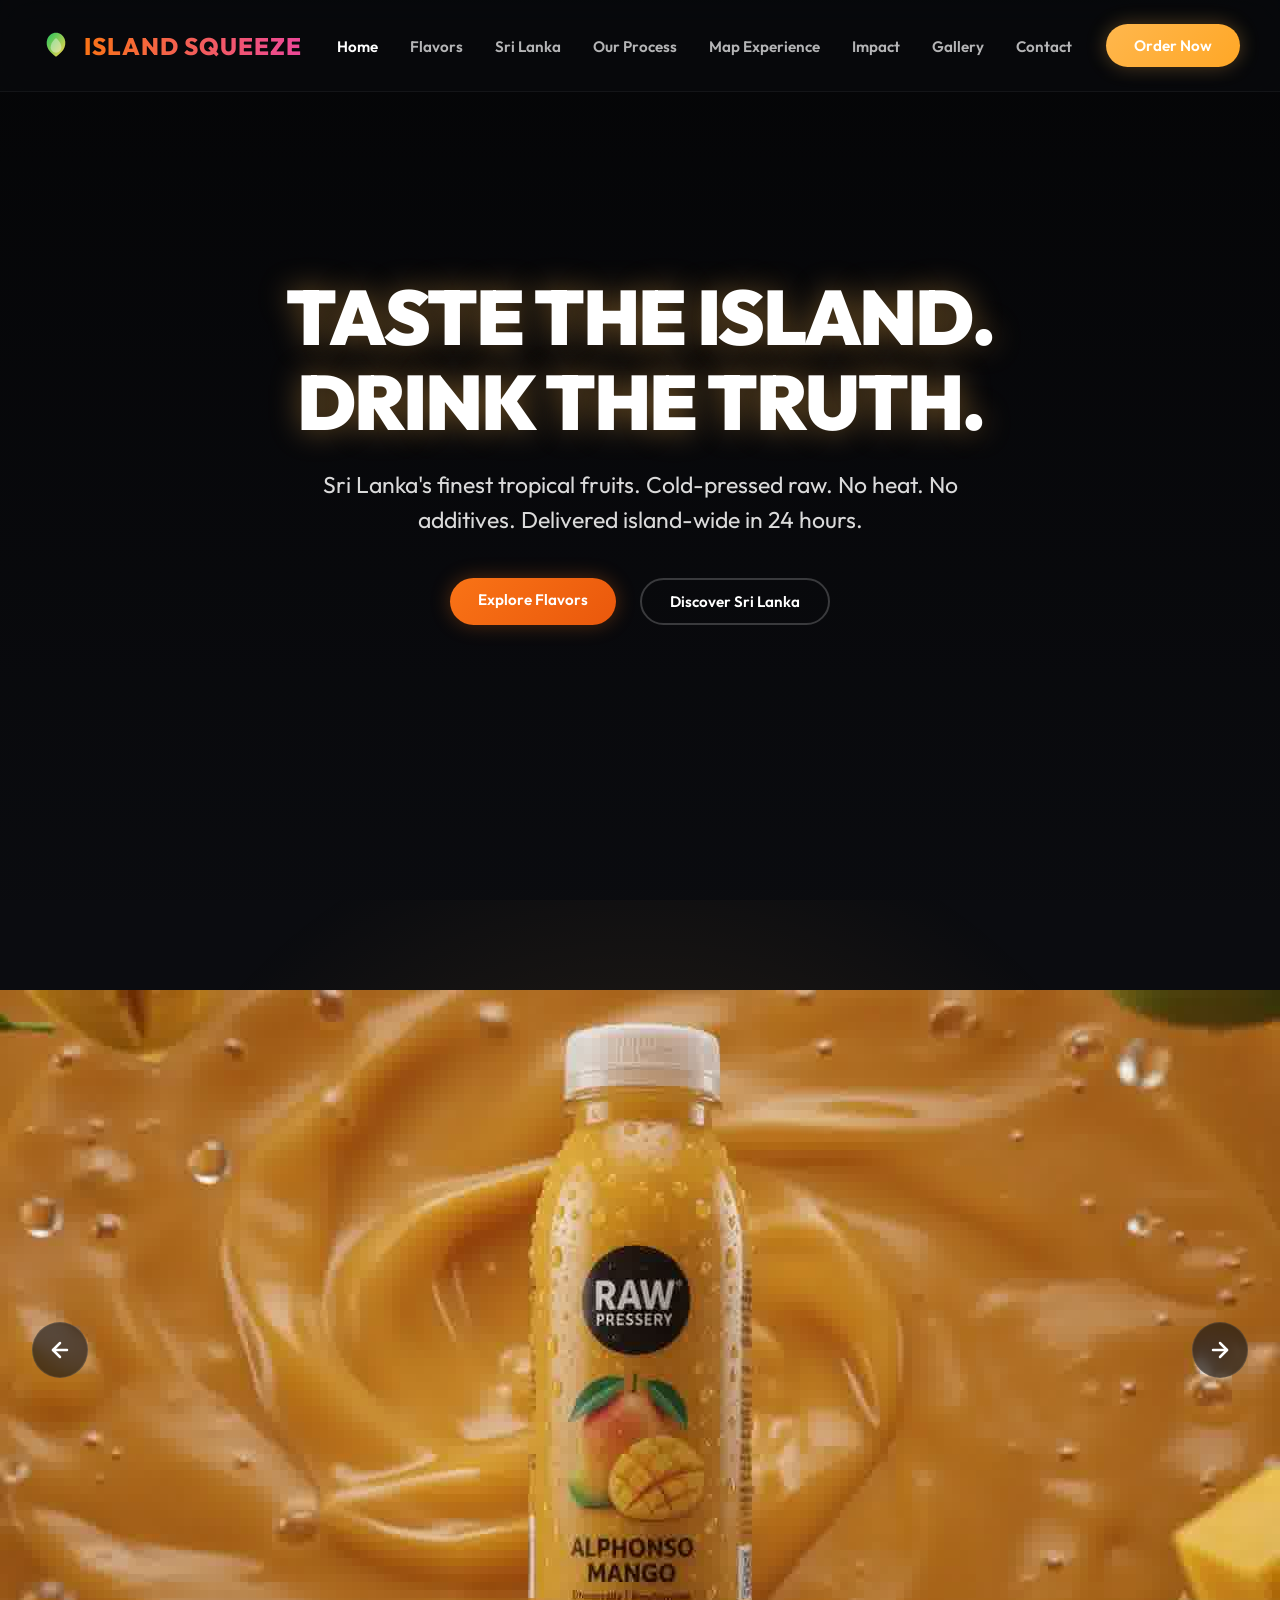
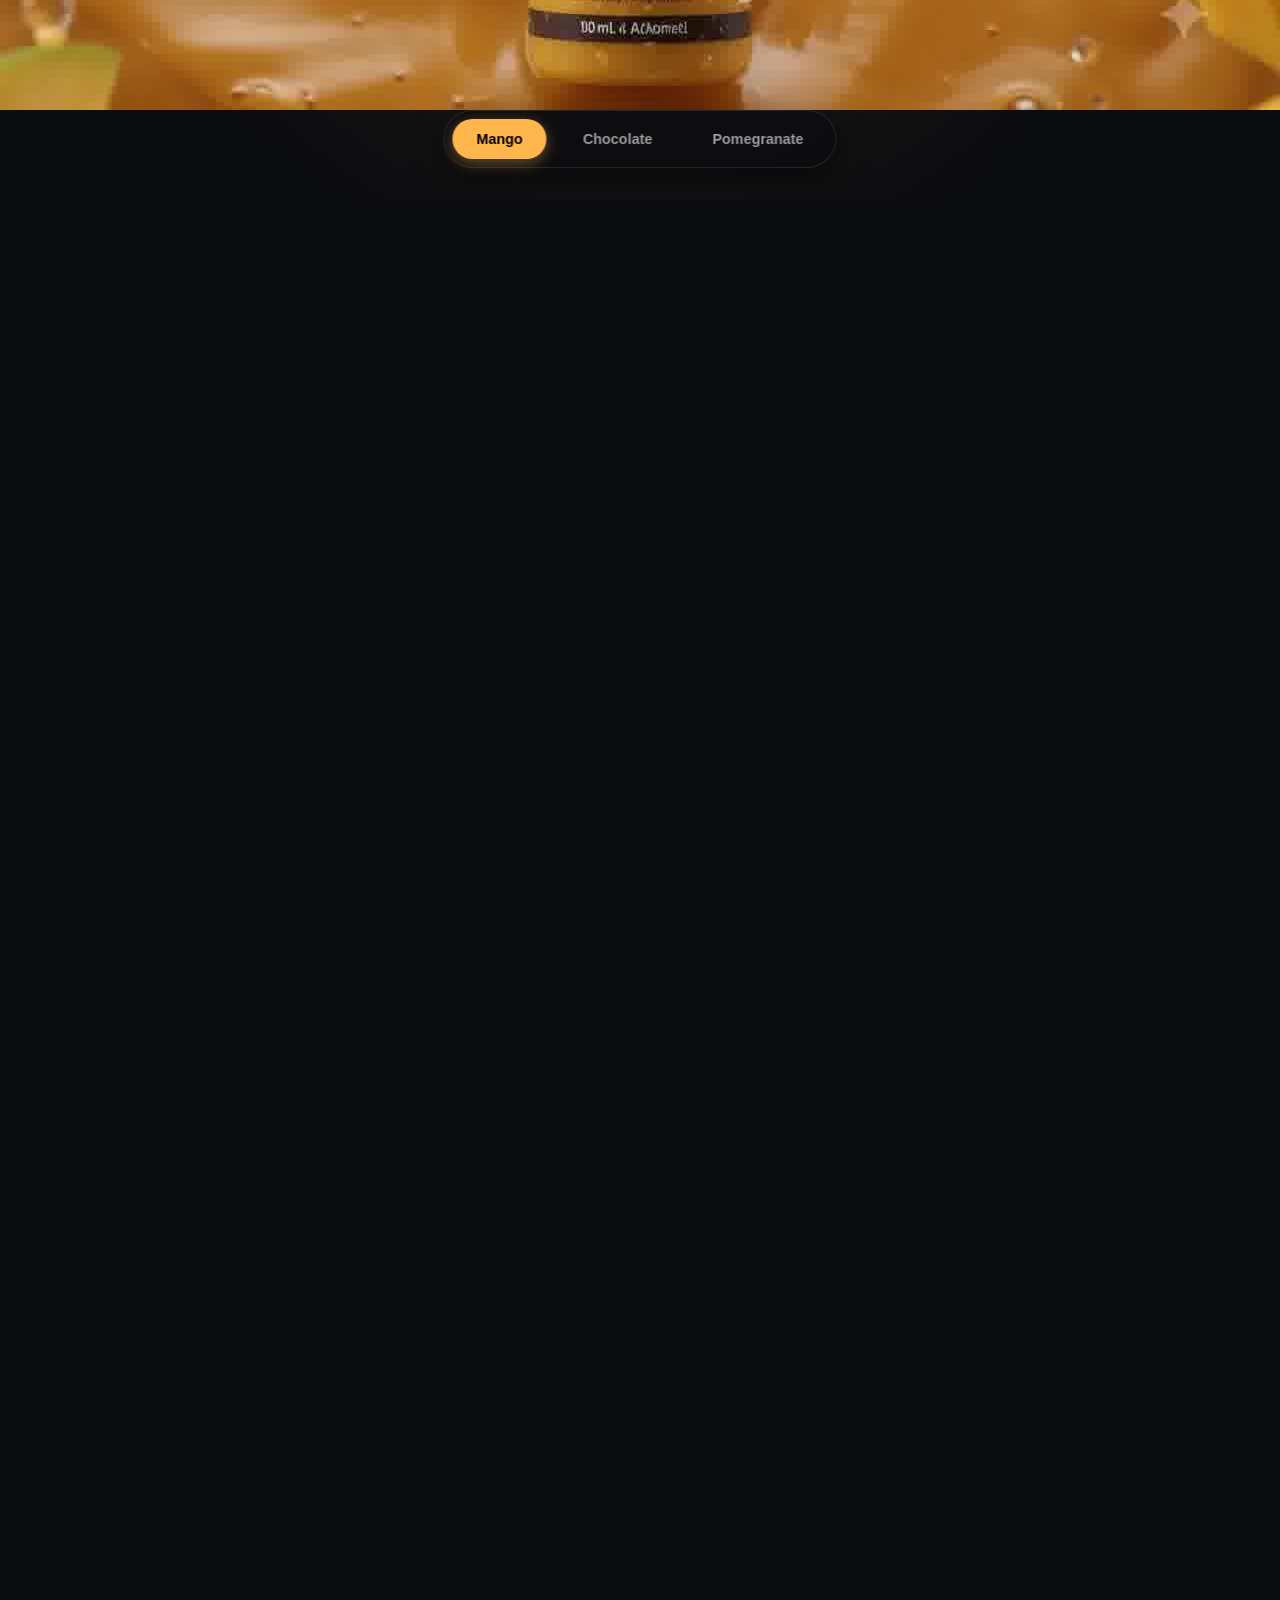
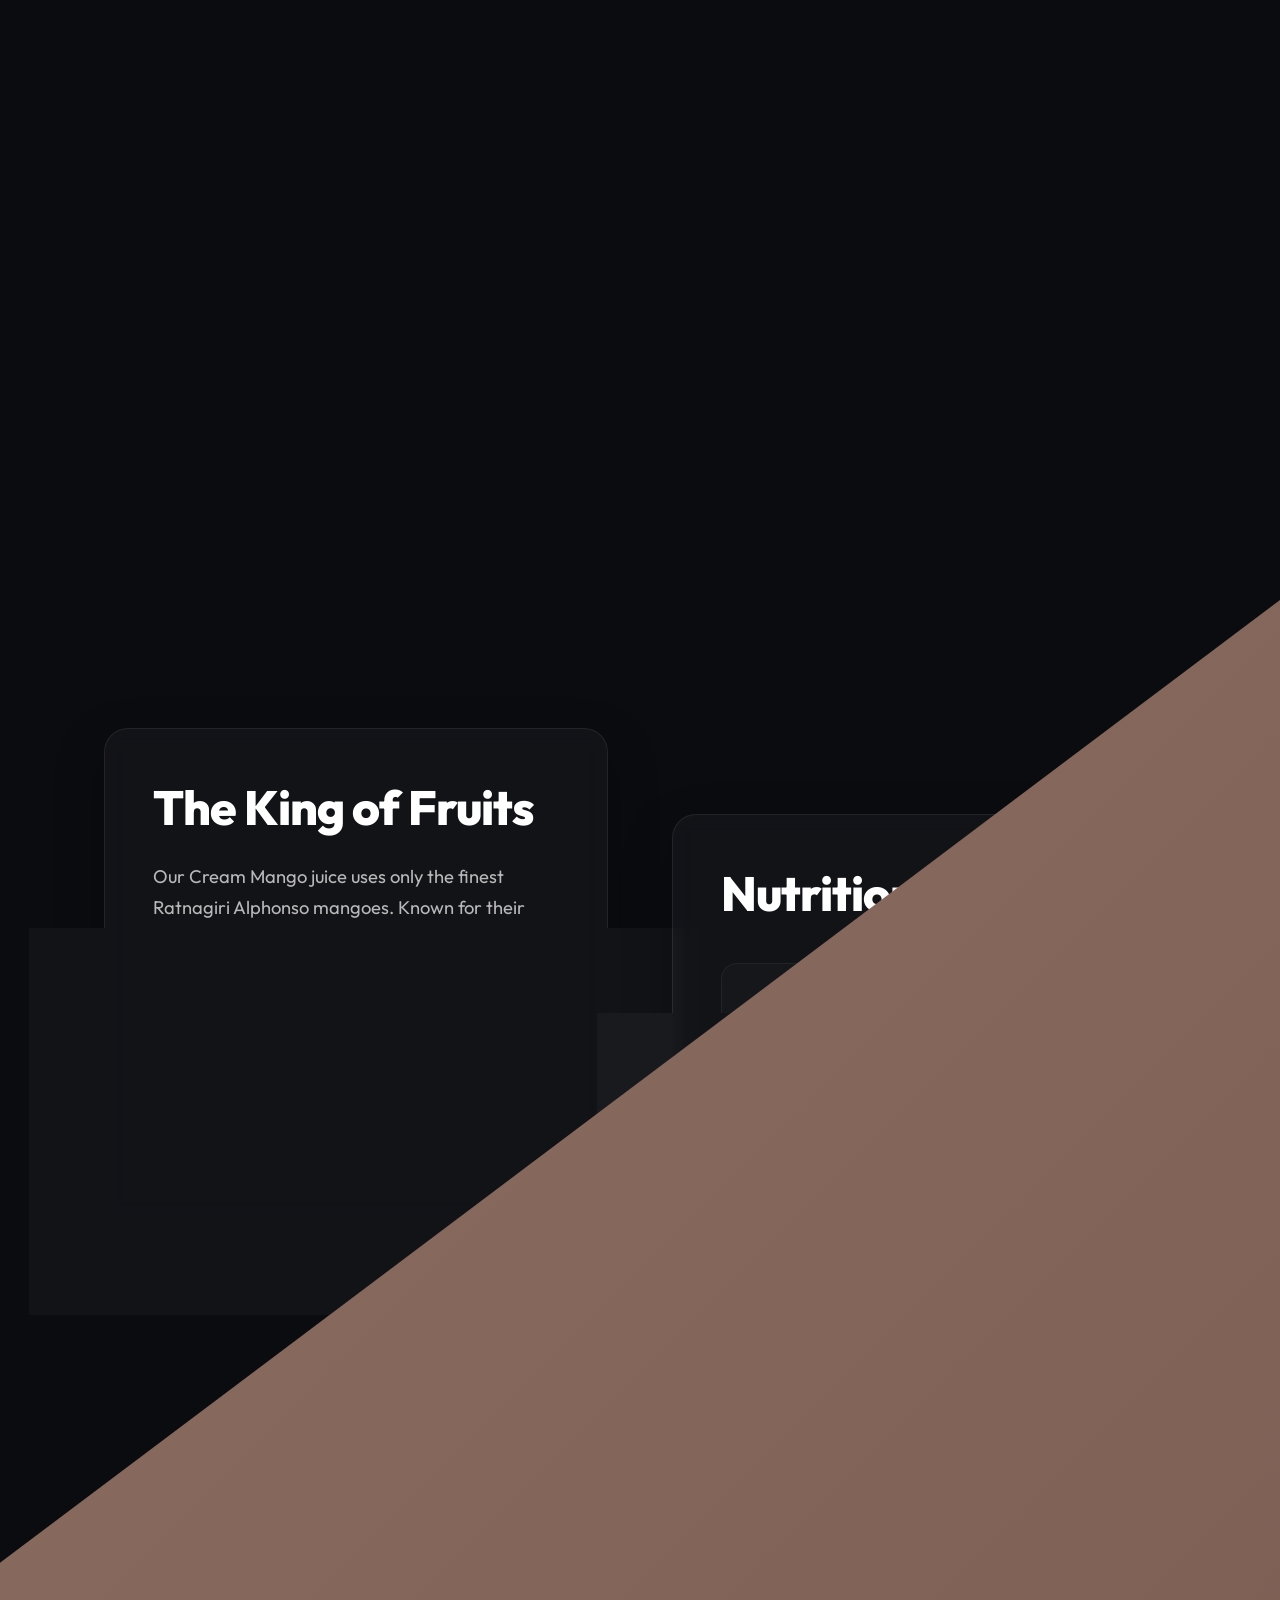
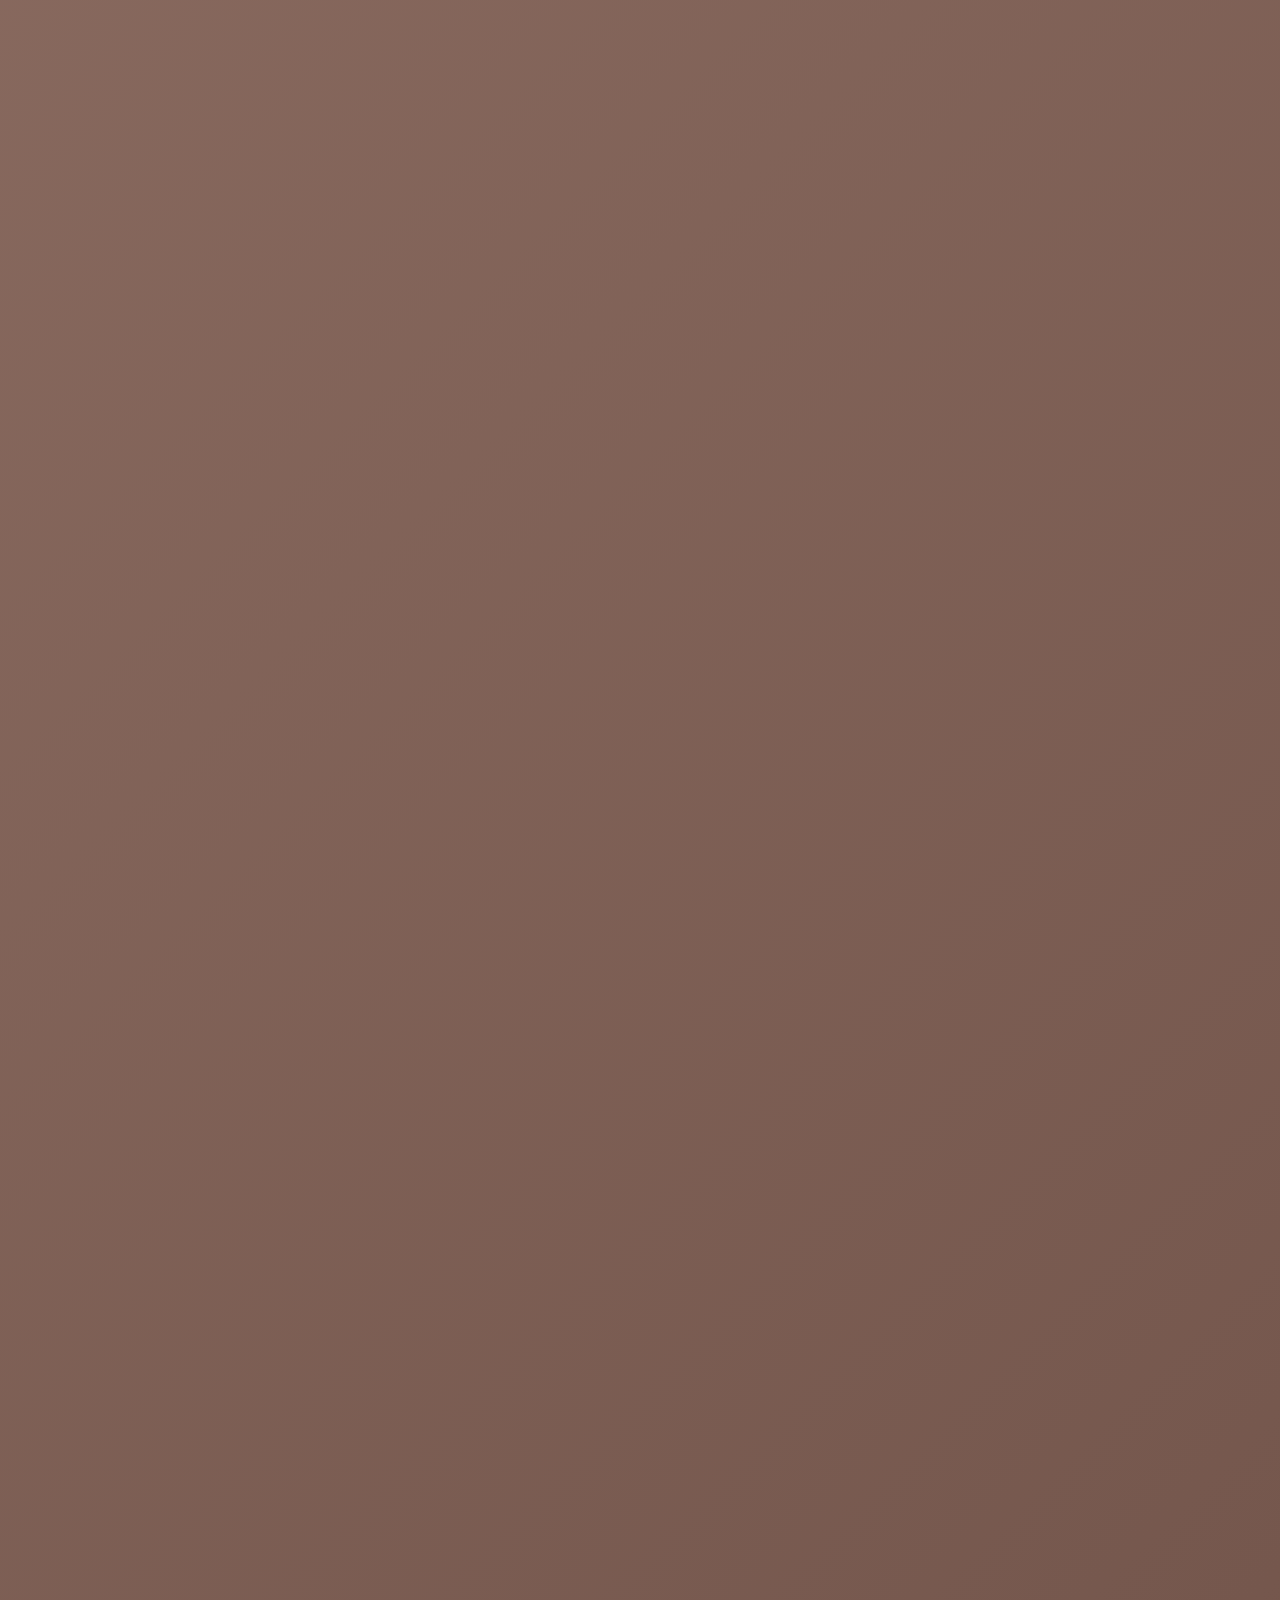
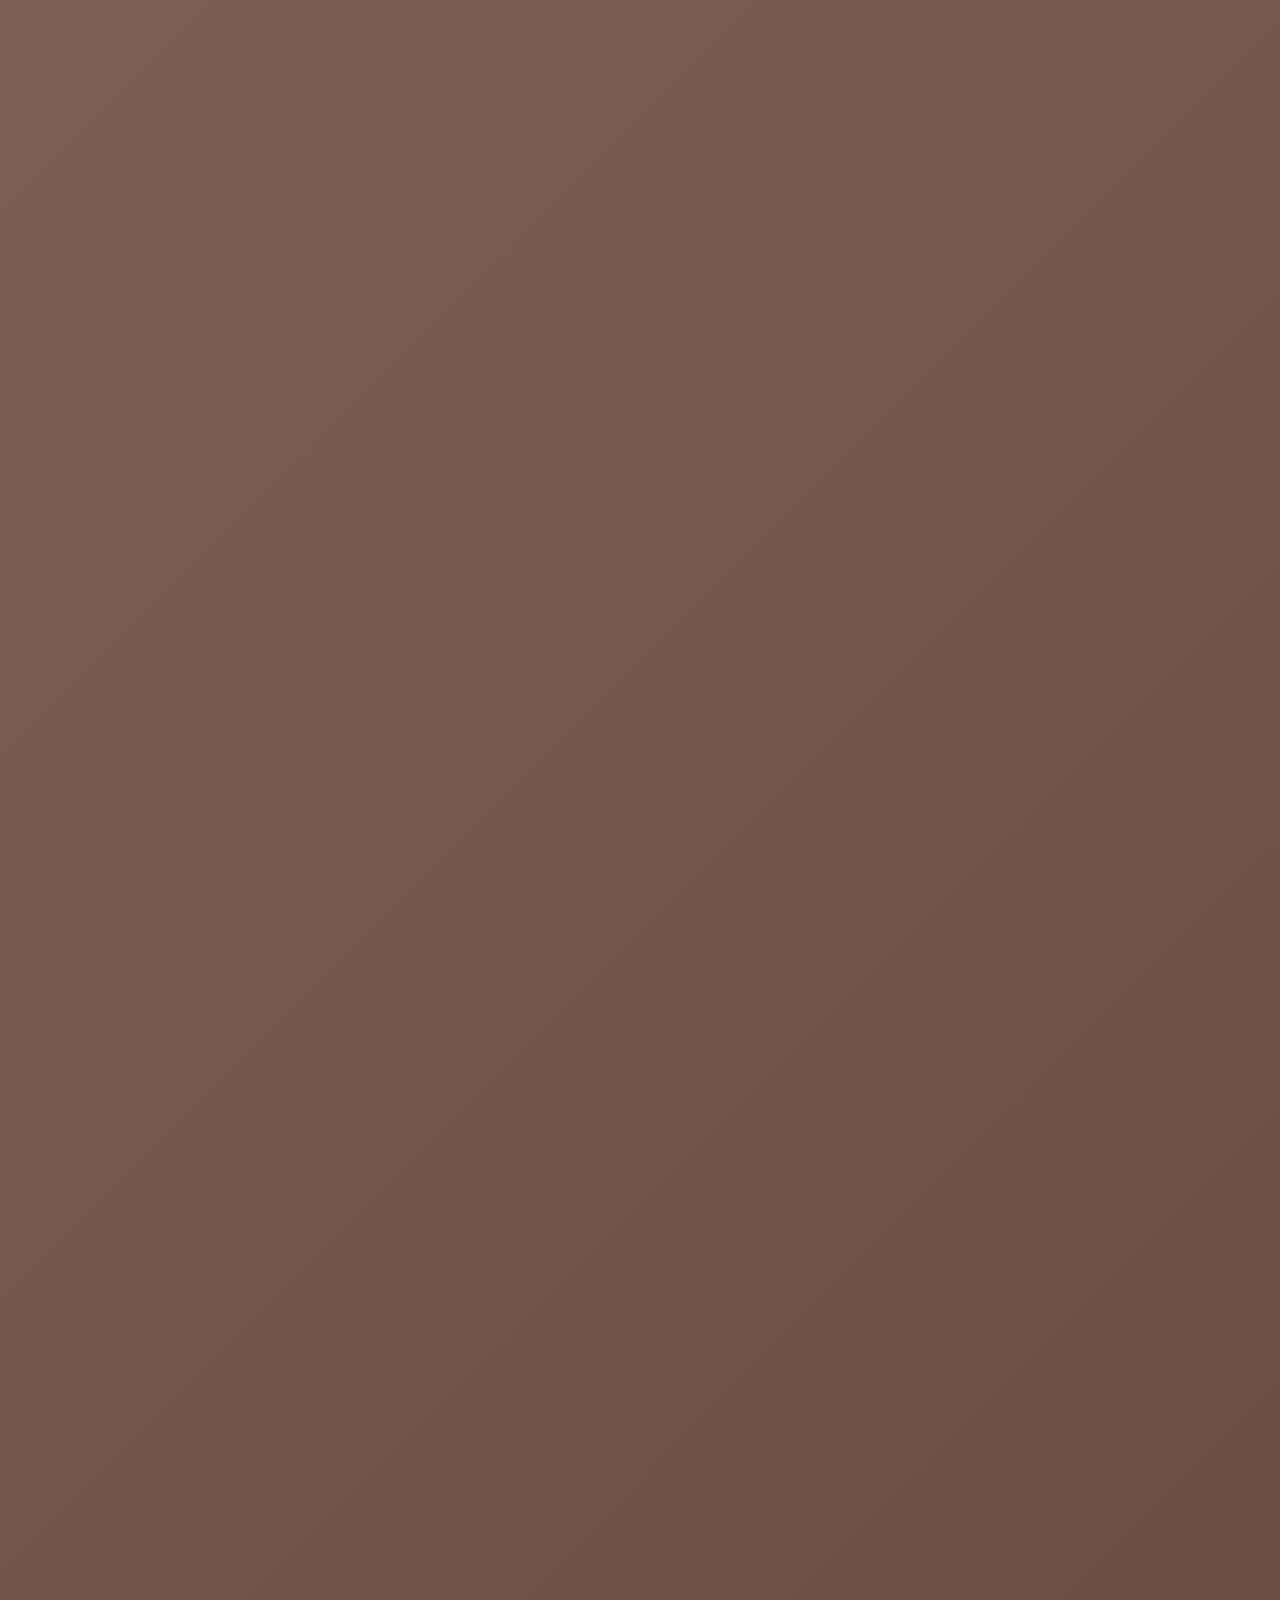
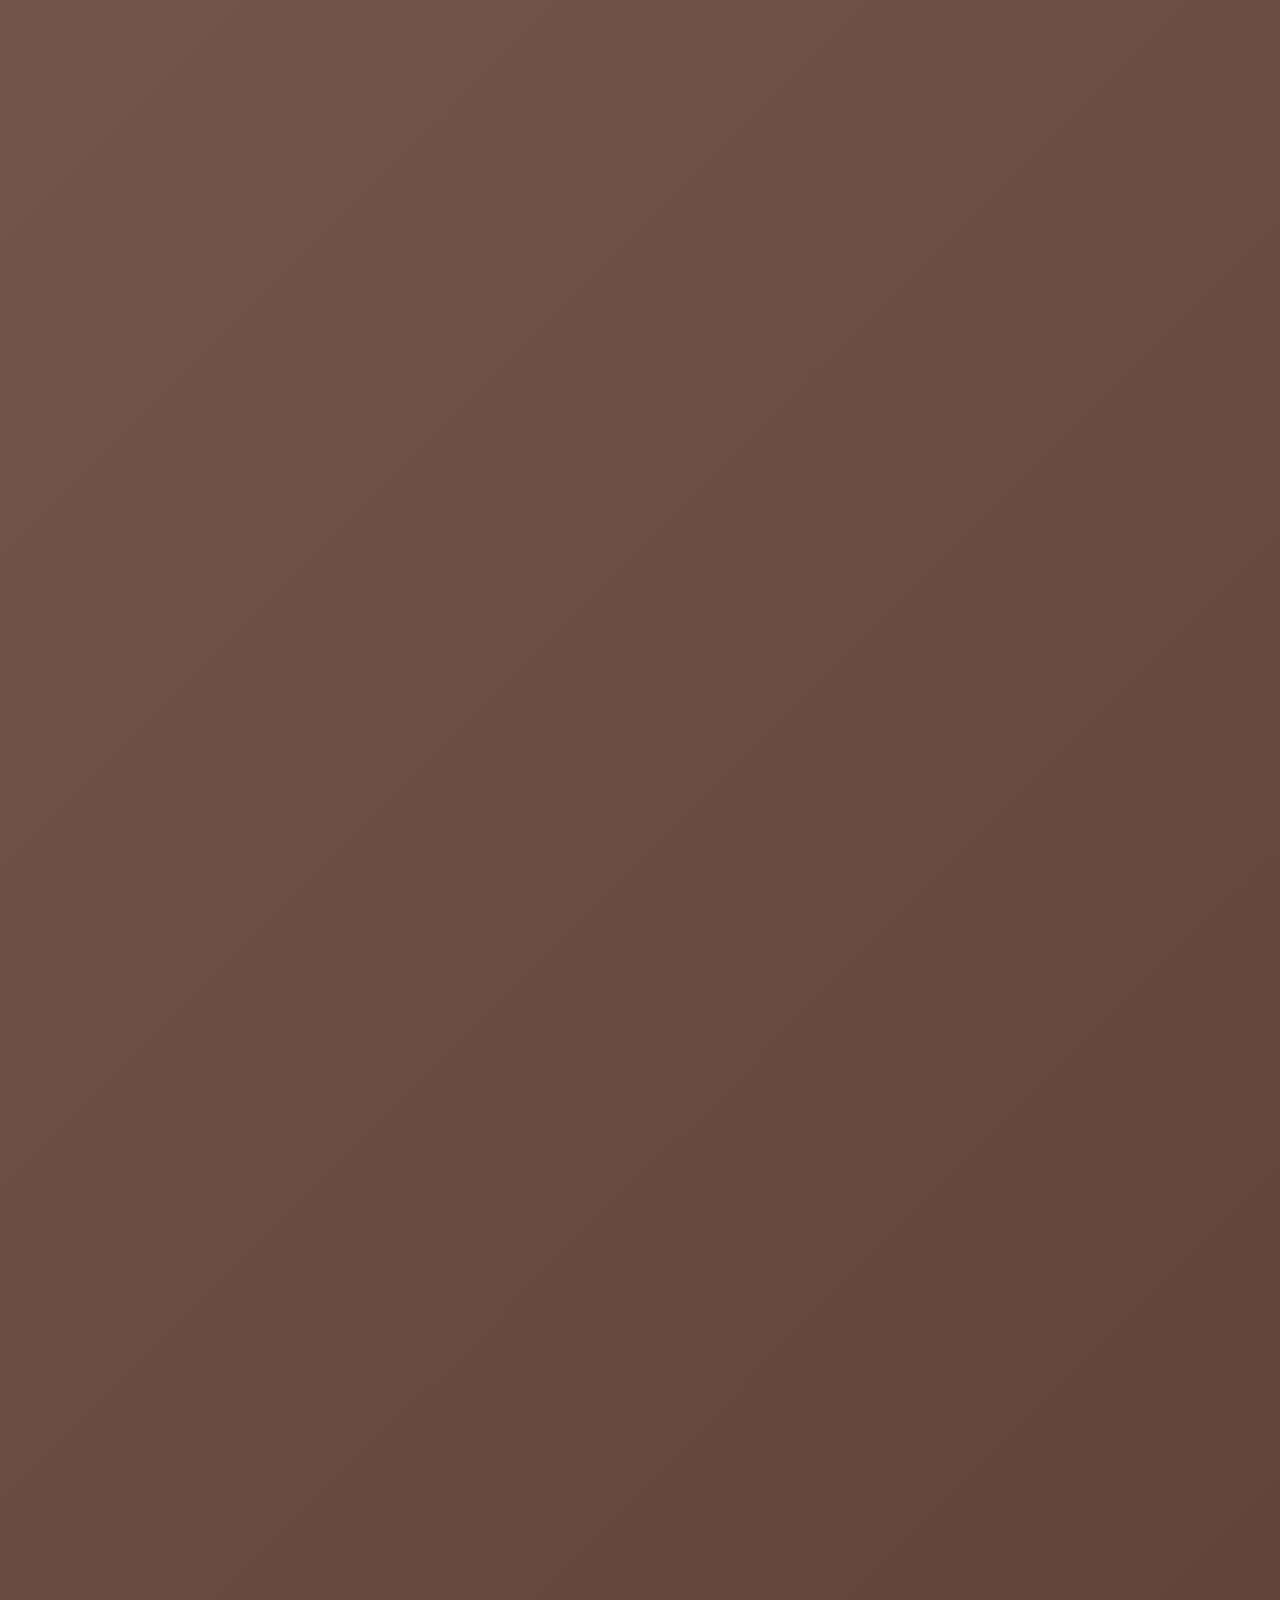
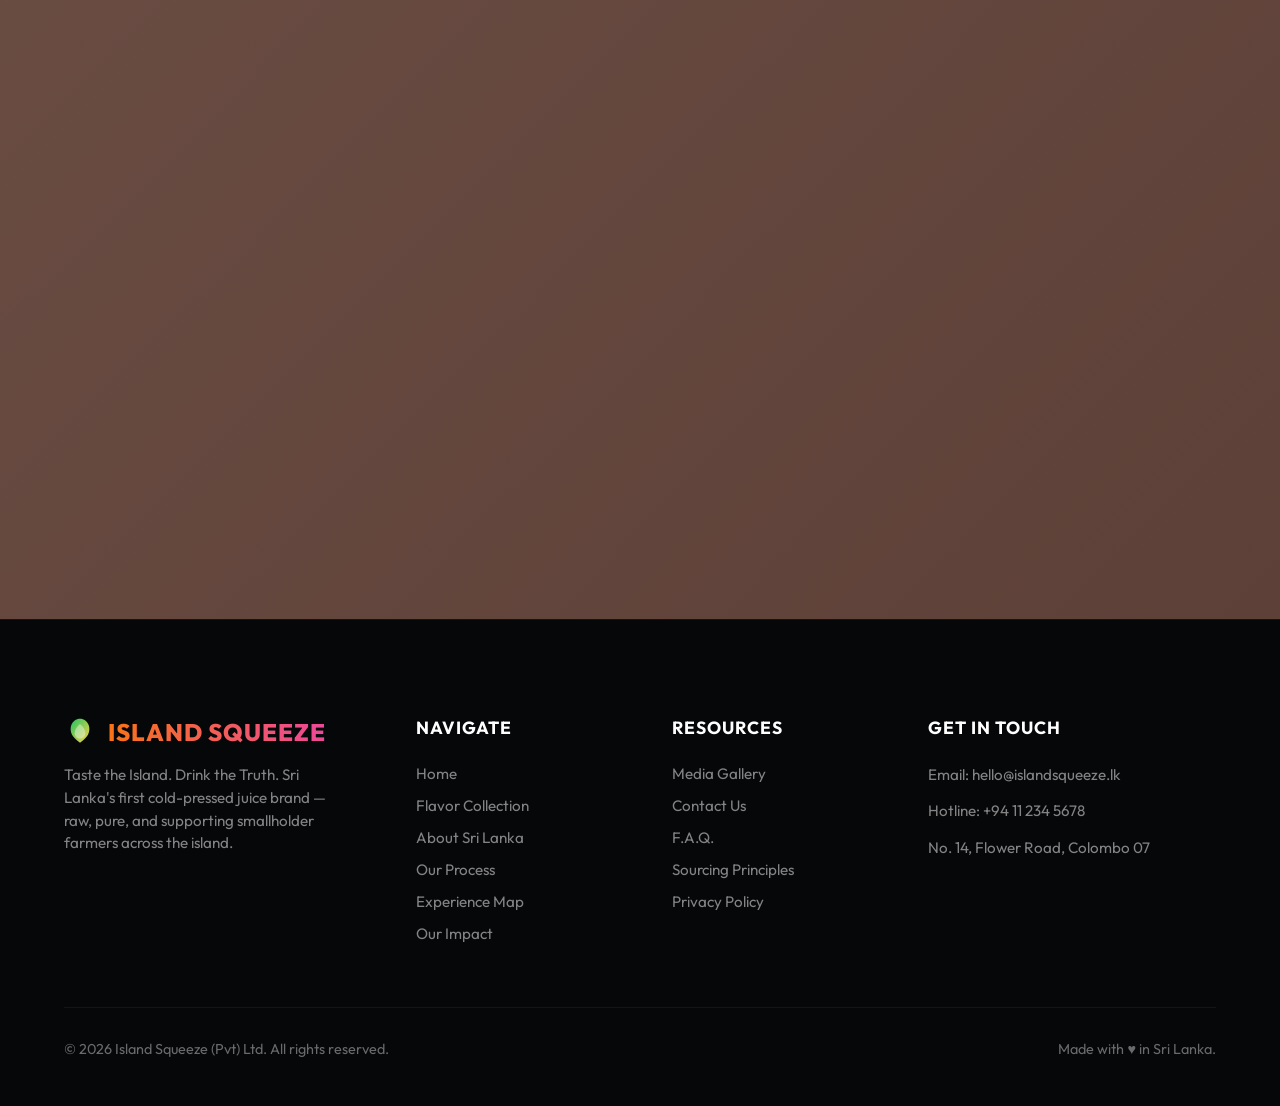
==== commit 374ef768: "Flavor Page Recreate" ====
--- a/index.html
+++ b/index.html
@@ -1,18 +1,21 @@
 <!DOCTYPE html>
 <html lang="en">
+
 <head>
     <meta charset="UTF-8">
     <meta name="viewport" content="width=device-width, initial-scale=1.0">
-    <title>Nano Banana | Premium Sri Lankan Beverage Experience</title>
+    <title>Island Squeeze | Sri Lanka's Premium Cold-Pressed Juice</title>
+    <meta name="description"
+        content="Island Squeeze — cold-pressed juices crafted from Sri Lanka's finest tropical fruits. Pure, raw, and delivered chilled island-wide.">
     <link rel="stylesheet" href="style.css">
 </head>
+
 <body>
-    <!-- Brand Gradient Definition for SVGs -->
-    <svg style="width:0; height:0; position:absolute;" aria-hidden="true" focusable="false">
+    <svg style="width:0;height:0;position:absolute;" aria-hidden="true" focusable="false">
         <defs>
             <linearGradient id="brand-gradient" x1="0%" y1="0%" x2="100%" y2="100%">
-                <stop offset="0%" stop-color="#f97316" />
-                <stop offset="100%" stop-color="#ec4899" />
+                <stop offset="0%" stop-color="#22C55E" />
+                <stop offset="100%" stop-color="#FCD34D" />
             </linearGradient>
         </defs>
     </svg>
@@ -21,10 +24,12 @@
     <nav class="navbar" id="navbar">
         <a href="index.html" class="brand">
             <svg class="brand-icon" viewBox="0 0 24 24">
-                <path d="M19.5,9.5C18.8,7.9 17.5,6.5 15.8,5.8C14.1,5.1 12.2,5 10.5,5.5L13.5,2.5L12,1L6,7L12,13L13.5,11.5L10.9,8.9C12.1,8.5 13.5,8.6 14.7,9.1C15.9,9.6 16.8,10.6 17.3,11.8C17.8,13 17.8,14.4 17.3,15.6C16.8,16.8 15.9,17.7 14.7,18.2C13.5,18.7 12.1,18.7 10.9,18.2L9.5,19.6C11.3,20.5 13.5,20.6 15.4,19.9C17.3,19.2 18.8,17.7 19.5,15.8C20.2,13.8 20.2,11.6 19.5,9.5Z" />
-                <path d="M8,10.5C7.2,10.5 6.5,11.2 6.5,12C6.5,12.8 7.2,13.5 8,13.5C8.8,13.5 9.5,12.8 9.5,12C9.5,11.2 8.8,10.5 8,10.5Z" />
+                <path
+                    d="M12,2C9,2 6.5,4 5.5,6.8C4.5,9.6 5,12.5 6.5,14.8C8,17.1 10,18.5 12,20C14,18.5 16,17.1 17.5,14.8C19,12.5 19.5,9.6 18.5,6.8C17.5,4 15,2 12,2Z" />
+                <path d="M12,6C12,6 8,9 8,13C8,15.2 9.8,17 12,17C14.2,17 16,15.2 16,13C16,9 12,6 12,6Z"
+                    fill="rgba(255,255,255,0.4)" />
             </svg>
-            <span class="brand-text">Nano Banana</span>
+            <span class="brand-text">Island Squeeze</span>
         </a>
         <ul class="nav-links">
             <li><a href="index.html" class="nav-link active">Home</a></li>
@@ -32,23 +37,26 @@
             <li><a href="about.html" class="nav-link">Sri Lanka</a></li>
             <li><a href="farm-to-bottle.html" class="nav-link">Our Process</a></li>
             <li><a href="experience.html" class="nav-link">Map Experience</a></li>
+            <li><a href="impact.html" class="nav-link">Impact</a></li>
             <li><a href="gallery.html" class="nav-link">Gallery</a></li>
             <li><a href="contact.html" class="nav-link">Contact</a></li>
         </ul>
-        <a href="flavors.html" class="order-btn pulse-glow">Order Now</a>
+        <a href="flavors.html" class="order-btn pulse-glow" id="nav-order-btn">Order Now</a>
     </nav>
 
-    <!-- Main Shell -->
     <main>
-        <!-- 1. Cinematic Hero Section -->
+        <!-- Hero -->
         <section class="video-container">
             <video class="video-bg" autoplay loop muted playsinline>
-                <source src="https://player.vimeo.com/external/371433846.sd.mp4?s=236da2f3c054e54b073c10472eec2e5c7cf99e52&profile_id=139&oauth2_token_id=57447761" type="video/mp4">
+                <source
+                    src="https://player.vimeo.com/external/371433846.sd.mp4?s=236da2f3c054e54b073c10472eec2e5c7cf99e52&profile_id=139&oauth2_token_id=57447761"
+                    type="video/mp4">
             </video>
             <div class="video-overlay"></div>
             <div class="video-content">
-                <h1 class="glow-text">Taste Sri Lanka<br>in Every Sip</h1>
-                <p>Crafted from the island's finest fruits and inspired by its breathtaking tropical landscapes, ancient heritage, and vibrant energy.</p>
+                <h1 class="glow-text">Taste the Island.<br>Drink the Truth.</h1>
+                <p>Sri Lanka's finest tropical fruits. Cold-pressed raw. No heat. No additives. Delivered island-wide in
+                    24 hours.</p>
                 <div class="video-btns">
                     <a href="flavors.html" class="order-btn">Explore Flavors</a>
                     <a href="about.html" class="outline-btn">Discover Sri Lanka</a>
@@ -56,286 +64,259 @@
             </div>
         </section>
 
-        <!-- 2. Scrollytelling Product Experience -->
+        <!-- Scrollytelling -->
         <div class="scrolly-container" id="scrollytelling-container">
             <div class="sticky-viewport">
-                <!-- High-performance Canvas -->
                 <div class="canvas-wrapper">
                     <canvas id="bottle-canvas"></canvas>
                 </div>
-
-                <!-- Text overlays that trigger on scroll -->
                 <div class="overlay-text-container" id="overlay-container">
                     <div class="overlay-section align-center" id="overlay-sec-1">
-                        <h2 class="glow-text" id="sec1-title">Cream Mango.</h2>
-                        <p id="sec1-subtitle">Pure sunshine.</p>
+                        <h2 class="glow-text" id="sec1-title">Ceylon Mango.</h2>
+                        <p id="sec1-subtitle">Liquid gold from the north.</p>
                     </div>
                     <div class="overlay-section align-left" id="overlay-sec-2">
                         <h2 id="sec2-title">Bursting with fresh mango.</h2>
-                        <p id="sec2-subtitle">Hand-picked Alphonso mangoes, perfectly ripened under the summer sun.</p>
+                        <p id="sec2-subtitle">Hand-picked Willard mangoes from Jaffna's dry-zone orchards.</p>
                     </div>
                     <div class="overlay-section align-right" id="overlay-sec-3">
-                        <h2 id="sec3-title">Vitamin-packed refreshment.</h2>
-                        <p id="sec3-subtitle">A natural energy boost that revitalizes your body and mind instantly.</p>
+                        <h2 id="sec3-title">Vitamin-rich refreshment.</h2>
+                        <p id="sec3-subtitle">No additives, no compromise. Just pure tropical vitality.</p>
                     </div>
                     <div class="overlay-section align-left" id="overlay-sec-4">
                         <h2 id="sec4-title">Made from fruit, not concentrate.</h2>
                         <p id="sec4-subtitle"></p>
                     </div>
                 </div>
-
-                <!-- Side Navigation Arrows -->
-                <div class="nav-arrows" style="position: absolute;">
+                <div class="nav-arrows" style="position:absolute;">
                     <button class="nav-arrow" id="prev-flavor-btn" aria-label="Previous Flavor">
-                        <svg width="24" height="24" viewBox="0 0 24 24" fill="none" stroke="currentColor" stroke-width="2.5" stroke-linecap="round" stroke-linejoin="round">
-                            <line x1="19" y1="12" x2="5" y2="12"></line>
-                            <polyline points="12 19 5 12 12 5"></polyline>
+                        <svg width="24" height="24" viewBox="0 0 24 24" fill="none" stroke="currentColor"
+                            stroke-width="2.5" stroke-linecap="round" stroke-linejoin="round">
+                            <line x1="19" y1="12" x2="5" y2="12" />
+                            <polyline points="12 19 5 12 12 5" />
                         </svg>
                     </button>
                     <button class="nav-arrow" id="next-flavor-btn" aria-label="Next Flavor">
-                        <svg width="24" height="24" viewBox="0 0 24 24" fill="none" stroke="currentColor" stroke-width="2.5" stroke-linecap="round" stroke-linejoin="round">
-                            <line x1="5" y1="12" x2="19" y2="12"></line>
-                            <polyline points="12 5 19 12 12 19"></polyline>
+                        <svg width="24" height="24" viewBox="0 0 24 24" fill="none" stroke="currentColor"
+                            stroke-width="2.5" stroke-linecap="round" stroke-linejoin="round">
+                            <line x1="5" y1="12" x2="19" y2="12" />
+                            <polyline points="12 5 19 12 12 19" />
                         </svg>
                     </button>
                 </div>
-
-                <!-- Bottom Capsule Menu -->
-                <div class="flavor-pill-menu" id="flavor-menu" style="position: absolute;">
-                    <!-- Buttons injected dynamically by JS -->
-                </div>
+                <div class="flavor-pill-menu" id="flavor-menu" style="position:absolute;"></div>
             </div>
         </div>
 
-        <!-- Content Sections Beneath Scrollytelling -->
+        <!-- Content Sections -->
         <div class="content-sections">
-            <!-- Product Specs & Highlights -->
+
+            <!-- Product Details -->
             <section class="section reveal-on-scroll" id="details">
                 <div class="reveal-grid">
                     <div class="glass-card">
-                        <h3 class="section-title" id="details-title">The King of Fruits</h3>
-                        <p class="section-text" id="details-description">
-                            Our Cream Mango juice uses only the finest Ratnagiri Alphonso mangoes. Known for their rich sweetness and vibrant color, these mangoes are cold-pressed within hours of harvest to preserve every drop of nutrient-rich goodness. It's not just juice; it's a liquid gold experience.
-                        </p>
-                        <div class="features-container" id="details-features">
-                            <!-- Injected by JS -->
-                        </div>
+                        <h3 class="section-title" id="details-title">The North's Finest Mango</h3>
+                        <p class="section-text" id="details-description">Our Ceylon Mango juice sources exclusively from
+                            smallholder family farms in the Jaffna and Vavuniya dry zones.</p>
+                        <div class="features-container" id="details-features"></div>
                     </div>
                     <div class="glass-card">
-                        <h3 class="section-title" style="margin-bottom: 2.5rem;">Nutrition & Stats</h3>
-                        <div class="stats-grid" id="details-stats">
-                            <!-- Injected by JS -->
-                        </div>
-                    </div>
-                </div>
-            </section>
-
-            <!-- Buy Now E-Commerce Card -->
-            <section class="section reveal-on-scroll" id="buy">
-                <div class="buy-now-card">
+                        <h3 class="section-title" style="margin-bottom:2.5rem;">Nutrition Facts</h3>
+                        <div class="stats-grid" id="details-stats"></div>
+                    </div>
+                </div>
+            </section>
+
+            <!-- Freshness -->
+            <section class="section reveal-on-scroll">
+                <div class="freshness-section">
                     <div>
-                        <h3 class="section-title" style="margin-bottom: 0.5rem;" id="buy-product-name">Cream Mango</h3>
-                        <p class="section-text" id="buy-product-subname" style="margin-bottom: 2rem; font-weight: 600;">Pure sunshine.</p>
-                        <div class="price-display">
-                            <div class="price-amount" id="buy-price">₹120</div>
-                            <div class="price-unit" id="buy-unit">per 300ml bottle</div>
-                        </div>
-                        <div class="buy-params" id="buy-params-list">
-                            <!-- Injected by JS -->
-                        </div>
-                    </div>
-                    <div class="buy-checkout">
-                        <button class="order-btn checkout-btn pulse-glow" id="buy-checkout-btn">Add to Cart</button>
-                        <p class="delivery-note" id="buy-delivery">Next-day delivery available in metro cities. Chilled packaging ensures peak freshness.</p>
-                        <p class="policy-note" id="buy-policy">100% Satisfaction Guarantee. Not happy? We'll replace it, no questions asked.</p>
-                    </div>
-                </div>
-            </section>
-
-            <!-- Next Flavor slanted CTA -->
-            <div class="next-flavor-cta" id="next-flavor-cta-btn">
-                <div class="next-flavor-bg" id="next-flavor-bg-grad">
-                    <div class="next-flavor-content">
-                        <div class="next-label">Next Flavor</div>
-                        <div class="next-title" id="next-flavor-title">Dutch Chocolate</div>
-                    </div>
-                </div>
-            </div>
-
-            <!-- 3. Featured Flavors Preview -->
-            <section class="section reveal-on-scroll">
-                <h2 class="section-title" style="text-align: center;">Curated Island Flavors</h2>
-                <p class="section-text" style="text-align: center; max-width: 600px; margin: 0 auto 3rem auto;">Experience a diverse palette of authentic tropical tastes, ethically sourced from the rich volcanic soils of Sri Lanka.</p>
-                <div class="seasonal-grid">
-                    <div class="seasonal-card" onclick="location.href='flavors.html'">
-                        <img src="https://images.unsplash.com/photo-1553279768-865429fa0078?auto=format&fit=crop&w=500&q=80" alt="Cream Mango" class="seasonal-img">
-                        <div class="seasonal-content">
-                            <span class="seasonal-badge">Classic</span>
-                            <h4>Cream Mango</h4>
-                            <p>Golden sweetness inspired by tropical Sri Lanka.</p>
-                        </div>
-                    </div>
-                    <div class="seasonal-card" onclick="location.href='flavors.html'">
-                        <img src="https://images.unsplash.com/photo-1548907040-4d42b52125b0?auto=format&fit=crop&w=500&q=80" alt="Dutch Chocolate" class="seasonal-img">
-                        <div class="seasonal-content">
-                            <span class="seasonal-badge">Luxurious</span>
-                            <h4>Dutch Chocolate</h4>
-                            <p>Rich cocoa blended with creamy almond milk base.</p>
-                        </div>
-                    </div>
-                    <div class="seasonal-card" onclick="location.href='flavors.html'">
-                        <img src="https://images.unsplash.com/photo-1615485290382-441e4d049cb5?auto=format&fit=crop&w=500&q=80" alt="Ruby Pomegranate" class="seasonal-img">
-                        <div class="seasonal-content">
-                            <span class="seasonal-badge">Antioxidant</span>
-                            <h4>Ruby Pomegranate</h4>
-                            <p>Naturally vibrant, tart, and deeply refreshing.</p>
-                        </div>
-                    </div>
-                    <div class="seasonal-card" onclick="location.href='flavors.html'">
-                        <img src="https://images.unsplash.com/photo-1526318896980-cf78c088247c?auto=format&fit=crop&w=500&q=80" alt="King Coconut" class="seasonal-img">
-                        <div class="seasonal-content">
-                            <span class="seasonal-badge">Islander</span>
-                            <h4>King Coconut</h4>
-                            <p>Electrolyte-rich hydration from the golden coconut.</p>
-                        </div>
-                    </div>
-                    <div class="seasonal-card" onclick="location.href='flavors.html'">
-                        <img src="https://images.unsplash.com/photo-1527661591475-527312dd65f5?auto=format&fit=crop&w=500&q=80" alt="Passion Fruit" class="seasonal-img">
-                        <div class="seasonal-content">
-                            <span class="seasonal-badge">Tropical</span>
-                            <h4>Passion Fruit</h4>
-                            <p>A tangy, aromatic burst of mountain-grown energy.</p>
-                        </div>
-                    </div>
-                    <div class="seasonal-card" onclick="location.href='flavors.html'">
-                        <img src="https://images.unsplash.com/photo-1628556758792-69af777be1a8?auto=format&fit=crop&w=500&q=80" alt="Wood Apple" class="seasonal-img">
-                        <div class="seasonal-content">
-                            <span class="seasonal-badge">Traditional</span>
-                            <h4>Wood Apple</h4>
-                            <p>A unique, sweet-tart Sri Lankan village classic.</p>
-                        </div>
-                    </div>
-                </div>
-            </section>
-
-            <!-- 4. Animated Statistics Section -->
+                        <h3 class="section-title" id="freshness-title">From Orchard to Bottle</h3>
+                        <p class="section-text" id="freshness-description">We believe absolute transparency is
+                            non-negotiable. Our entire supply chain takes under 24 hours.</p>
+                    </div>
+                    <img src="https://images.unsplash.com/photo-1595974482597-4b8da8879bc5?auto=format&fit=crop&w=700&q=80"
+                        alt="Cold Pressing Process" class="freshness-img">
+                </div>
+            </section>
+
+            <!-- Counters -->
+            <section class="section reveal-on-scroll">
+                <div class="counters-section">
+                    <div class="counter-card">
+                        <div class="counter-number" data-count="47" data-suffix="+">0+</div>
+                        <div class="counter-label">Farm Partners</div>
+                    </div>
+                    <div class="counter-card">
+                        <div class="counter-number" data-count="8">0</div>
+                        <div class="counter-label">Juice Varieties</div>
+                    </div>
+                    <div class="counter-card">
+                        <div class="counter-number" data-count="24" data-suffix="h">0h</div>
+                        <div class="counter-label">Farm to Bottle</div>
+                    </div>
+                    <div class="counter-card">
+                        <div class="counter-number" data-count="0">0</div>
+                        <div class="counter-label">Additives</div>
+                    </div>
+                </div>
+            </section>
+
+            <!-- Buy Now -->
             <section class="section reveal-on-scroll">
                 <div class="glass-card">
-                    <h3 class="section-title" style="text-align: center; margin-bottom: 1rem;">Nano Banana by the Numbers</h3>
-                    <p class="section-text" style="text-align: center; max-width: 600px; margin: 0 auto;">Pioneering pure, cold-crafted tropical hydration while supporting smallholder farming estates across the island.</p>
-                    <div class="counter-grid">
-                        <div class="counter-card">
-                            <div class="counter-val" data-target="10000">0</div>
-                            <div class="counter-lbl">Happy Customers</div>
-                        </div>
-                        <div class="counter-card">
-                            <div class="counter-val" data-target="100">0</div>
-                            <div class="counter-lbl">% Natural Ingredients</div>
-                        </div>
-                        <div class="counter-card">
-                            <div class="counter-val" data-target="0">0</div>
-                            <div class="counter-lbl">Artificial Preservatives</div>
-                        </div>
-                        <div class="counter-card">
-                            <div class="counter-val" data-target="24">0</div>
-                            <div class="counter-lbl">Hours Delivery Promise</div>
-                        </div>
-                    </div>
-                </div>
-            </section>
-
-            <!-- 5. Testimonial Section with Slider -->
-            <section class="section reveal-on-scroll">
-                <h2 class="section-title" style="text-align: center; margin-bottom: 3rem;">Echoes of Freshness</h2>
-                <div class="glass-card testimonials-section">
-                    <div class="testimonial-container" id="testimonial-slider">
+                    <div class="buy-section">
+                        <div>
+                            <p
+                                style="font-size:0.85rem;font-weight:700;text-transform:uppercase;letter-spacing:2px;color:rgba(255,255,255,0.4);margin-bottom:0.75rem;">
+                                Now Available</p>
+                            <h3 class="section-title" style="font-size:3.5rem;" id="buy-product-name">Ceylon Mango</h3>
+                            <p style="color:rgba(255,255,255,0.5);margin-bottom:1.5rem;" id="buy-product-subname">Liquid
+                                gold from the north.</p>
+                            <div class="buy-price-display" id="buy-price">Rs. 650</div>
+                            <div class="buy-unit" id="buy-unit">per 300ml bottle</div>
+                            <div class="buy-params" id="buy-params-list"></div>
+                            <p class="buy-delivery-note" id="buy-delivery">Same-day delivery across Colombo.</p>
+                            <p class="buy-delivery-note" id="buy-policy">100% satisfaction guaranteed.</p>
+                        </div>
+                        <div style="display:flex;flex-direction:column;gap:1rem;">
+                            <a href="flavors.html" class="checkout-btn" id="buy-checkout-btn">Order This Flavor →</a>
+                            <a href="flavors.html" class="outline-btn"
+                                style="text-align:center;display:block;padding:1rem;">View All Flavors</a>
+                        </div>
+                    </div>
+                </div>
+            </section>
+
+            <!-- Testimonials -->
+            <section class="section reveal-on-scroll">
+                <h2 class="section-title" style="text-align:center;margin-bottom:3rem;">What the Island Is Saying</h2>
+                <div class="testimonials-container">
+                    <div class="testimonials-track">
                         <div class="testimonial-slide">
-                            <p class="testimonial-quote">Cream Mango tastes like a sunny afternoon in Mirissa. The quality is outstanding, and the texture is perfectly smooth. Absolutely addictive.</p>
+                            <p class="testimonial-quote">"The Ceylon Mango is extraordinary — I've tasted fresh-squeezed
+                                juice across Southeast Asia and nothing comes close to the depth of flavour in Island
+                                Squeeze. It tastes like the fruit itself, not a product."</p>
                             <div class="testimonial-user">
-                                <img src="https://images.unsplash.com/photo-1494790108377-be9c29b29330?auto=format&fit=crop&w=120&h=120&q=80" alt="Sarah J." class="testimonial-avatar">
-                                <span class="testimonial-name">Sarah Jenkins</span>
-                                <span class="testimonial-role">Wellness Enthusiast</span>
+                                <img src="https://images.unsplash.com/photo-1494790108377-be9c29b29330?auto=format&fit=crop&w=120&h=120&q=80"
+                                    alt="Dilini Perera" class="testimonial-avatar">
+                                <div>
+                                    <div class="testimonial-name">Dilini Perera</div>
+                                    <div class="testimonial-role">Nutritionist, Colombo</div>
+                                </div>
                             </div>
                         </div>
                         <div class="testimonial-slide">
-                            <p class="testimonial-quote">King Coconut juice has completely replaced my post-workout sports drinks. It's clean, raw, and doesn't have that synthetic chemical taste.</p>
+                            <p class="testimonial-quote">"As a professional athlete I'm obsessive about what I put in my
+                                body. King Coconut from Island Squeeze replaced every commercial sports drink in my
+                                regime. Natural electrolytes, zero junk — it's irreplaceable."</p>
                             <div class="testimonial-user">
-                                <img src="https://images.unsplash.com/photo-1507003211169-0a1dd7228f2d?auto=format&fit=crop&w=120&h=120&q=80" alt="Arjun S." class="testimonial-avatar">
-                                <span class="testimonial-name">Arjun Senanayake</span>
-                                <span class="testimonial-role">Professional Athlete</span>
+                                <img src="https://images.unsplash.com/photo-1507003211169-0a1dd7228f2d?auto=format&fit=crop&w=120&h=120&q=80"
+                                    alt="Arjun Senanayake" class="testimonial-avatar">
+                                <div>
+                                    <div class="testimonial-name">Arjun Senanayake</div>
+                                    <div class="testimonial-role">National Swimmer</div>
+                                </div>
                             </div>
                         </div>
                         <div class="testimonial-slide">
-                            <p class="testimonial-quote">The Wood Apple smoothie is a beautiful modern tribute to traditional flavors. It is rare to see corporate brands respect local culinary heritage this well.</p>
+                            <p class="testimonial-quote">"The Ruby Pomegranate is a beautiful tribute to what Sri Lankan
+                                agriculture can produce at its finest. Island Squeeze is doing something genuinely
+                                important — celebrating local flavours without compromise."</p>
                             <div class="testimonial-user">
-                                <img src="https://images.unsplash.com/photo-1534528741775-53994a69daeb?auto=format&fit=crop&w=120&h=120&q=80" alt="Priyantha D." class="testimonial-avatar">
-                                <span class="testimonial-name">Dr. Priyantha Silva</span>
-                                <span class="testimonial-role">Food Scientist</span>
+                                <img src="https://images.unsplash.com/photo-1534528741775-53994a69daeb?auto=format&fit=crop&w=120&h=120&q=80"
+                                    alt="Dr. Priyantha Silva" class="testimonial-avatar">
+                                <div>
+                                    <div class="testimonial-name">Dr. Priyantha Silva</div>
+                                    <div class="testimonial-role">Food Scientist, University of Peradeniya</div>
+                                </div>
                             </div>
                         </div>
                     </div>
-                    <div class="testimonial-dots" id="testimonial-dots">
-                        <!-- Dots dynamically rendered -->
-                    </div>
-                </div>
-            </section>
-
-            <!-- 6. Seasonal Collections Carousel -->
-            <section class="section reveal-on-scroll">
-                <h2 class="section-title" style="text-align: center;">Seasonal Micro-Drops</h2>
-                <p class="section-text" style="text-align: center; max-width: 600px; margin: 0 auto 3rem auto;">Limited-edition infusions harvested during micro-seasons. Sign up to get notified when they drop.</p>
+                    <div class="testimonial-dots" id="testimonial-dots"></div>
+                </div>
+            </section>
+
+            <!-- Seasonal Drops -->
+            <section class="section reveal-on-scroll">
+                <h2 class="section-title" style="text-align:center;">Seasonal Micro-Drops</h2>
+                <p class="section-text" style="text-align:center;max-width:600px;margin:0 auto 3rem auto;">
+                    Limited-edition infusions harvested during Sri Lanka's micro-seasons. Subscribe below to be first in
+                    line.</p>
                 <div class="seasonal-grid">
                     <div class="seasonal-card">
-                        <img src="https://images.unsplash.com/photo-1501196354995-cbb51c65aaea?auto=format&fit=crop&w=500&q=80" alt="Rambutan Special" class="seasonal-img">
+                        <img src="https://images.unsplash.com/photo-1501196354995-cbb51c65aaea?auto=format&fit=crop&w=500&q=80"
+                            alt="Rambutan Special" class="seasonal-img">
                         <div class="seasonal-content">
                             <span class="seasonal-badge">Monsoon Harvest</span>
                             <h4>Rambutan Special</h4>
-                            <p>Exotic sweet-tart profile crafted during the July monsoon peaks.</p>
+                            <p>Exotic sweet-tart profile from lychee-like rambutans harvested during July's peak monsoon
+                                flush.</p>
                         </div>
                     </div>
                     <div class="seasonal-card">
-                        <img src="https://images.unsplash.com/photo-1590005354167-6da97870c913?auto=format&fit=crop&w=500&q=80" alt="Durian Fusion" class="seasonal-img">
+                        <img src="https://images.unsplash.com/photo-1590005354167-6da97870c913?auto=format&fit=crop&w=500&q=80"
+                            alt="Durian Fusion" class="seasonal-img">
                         <div class="seasonal-content">
                             <span class="seasonal-badge">Bold Reserve</span>
                             <h4>Durian Fusion</h4>
-                            <p>A creamy, complex gourmet blend for adventurous palates.</p>
+                            <p>A creamy, daring gourmet blend for the adventurous. Limited to 500 bottles per season.
+                            </p>
                         </div>
                     </div>
                     <div class="seasonal-card">
-                        <img src="https://images.unsplash.com/photo-1517260911058-0fcfd733c0f6?auto=format&fit=crop&w=500&q=80" alt="Tropical Summer Blend" class="seasonal-img">
+                        <img src="https://images.unsplash.com/photo-1517260911058-0fcfd733c0f6?auto=format&fit=crop&w=500&q=80"
+                            alt="Tropical Summer" class="seasonal-img">
                         <div class="seasonal-content">
                             <span class="seasonal-badge">Summer Drop</span>
                             <h4>Tropical Summer</h4>
-                            <p>A vibrant, zesty fusion of pineapples, lime, and raw sugar cane.</p>
+                            <p>Pineapple, lime, raw ginger, and a splash of king coconut water — pure Colombo summer in
+                                a bottle.</p>
                         </div>
                     </div>
                     <div class="seasonal-card">
-                        <img src="https://images.unsplash.com/photo-1541432901042-2d8bd64b4a9b?auto=format&fit=crop&w=500&q=80" alt="Avurudu Collection" class="seasonal-img">
+                        <img src="https://images.unsplash.com/photo-1541432901042-2d8bd64b4a9b?auto=format&fit=crop&w=500&q=80"
+                            alt="Avurudu Collection" class="seasonal-img">
                         <div class="seasonal-content">
                             <span class="seasonal-badge">Festival Edition</span>
                             <h4>Avurudu Collection</h4>
-                            <p>Infused with sweet jaggery and spices to celebrate the New Year.</p>
-                        </div>
-                    </div>
-                </div>
-            </section>
-
-            <!-- 7. Newsletter Section -->
+                            <p>Infused with Jaggery, kithul treacle, and warming spices — crafted to celebrate Sinhala
+                                New Year.</p>
+                        </div>
+                    </div>
+                </div>
+            </section>
+
+            <!-- Newsletter -->
             <section class="section reveal-on-scroll" id="newsletter">
-                <div class="glass-card" style="text-align: center; max-width: 800px; margin: 0 auto;">
-                    <h3 class="section-title">Stay Connected to the Island</h3>
-                    <p class="section-text" style="max-width: 600px; margin: 0 auto 2.5rem auto;">Receive exclusive allocations of seasonal drops, stories of local farming estates, and subscriber-only recipes.</p>
-                    <form class="newsletter-form" style="max-width: 500px; margin: 0 auto;" onsubmit="event.preventDefault(); alert('Subscribed! Welcome to the island mailing list.');">
-                        <input type="email" placeholder="Enter your email address" class="newsletter-input" required>
+                <div class="glass-card" style="text-align:center;max-width:800px;margin:0 auto;">
+                    <h3 class="section-title">Stay Close to the Island</h3>
+                    <p class="section-text" style="max-width:580px;margin:0 auto 2.5rem auto;">Get first access to
+                        seasonal drops, farm partner stories, and subscriber-only recipes. No spam — just the good
+                        stuff.</p>
+                    <form class="newsletter-form" style="max-width:500px;margin:0 auto;"
+                        onsubmit="event.preventDefault();this.querySelector('input').value='';this.querySelector('button').innerHTML='✓ You\'re on the list';setTimeout(()=>this.querySelector('button').innerHTML=`<svg width='18' height='18' viewBox='0 0 24 24' fill='none' stroke='currentColor' stroke-width='2.5' stroke-linecap='round' stroke-linejoin='round'><line x1='5' y1='12' x2='19' y2='12'/><polyline points='12 5 19 12 12 19'/></svg>`,3000);">
+                        <input type="email" placeholder="your@email.com" class="newsletter-input" required>
                         <button type="submit" class="newsletter-submit" aria-label="Subscribe">
-                            <svg width="18" height="18" viewBox="0 0 24 24" fill="none" stroke="currentColor" stroke-width="2.5" stroke-linecap="round" stroke-linejoin="round">
-                                <line x1="5" y1="12" x2="19" y2="12"></line>
-                                <polyline points="12 5 19 12 12 19"></polyline>
+                            <svg width="18" height="18" viewBox="0 0 24 24" fill="none" stroke="currentColor"
+                                stroke-width="2.5" stroke-linecap="round" stroke-linejoin="round">
+                                <line x1="5" y1="12" x2="19" y2="12" />
+                                <polyline points="12 5 19 12 12 19" />
                             </svg>
                         </button>
                     </form>
                 </div>
             </section>
+
+            <!-- Next Flavor CTA -->
+            <div class="next-flavor-strip" id="next-flavor-cta-btn">
+                <div class="next-flavor-bg" id="next-flavor-bg-grad"></div>
+                <p
+                    style="font-size:0.85rem;font-weight:700;text-transform:uppercase;letter-spacing:3px;color:rgba(255,255,255,0.5);margin-bottom:0.5rem;">
+                    Next Flavor</p>
+                <h3 id="next-flavor-title">King Coconut</h3>
+                <p>Click to explore →</p>
+            </div>
         </div>
     </main>
 
@@ -345,21 +326,25 @@
             <div class="footer-brand">
                 <a href="index.html" class="brand" style="padding:0;">
                     <svg class="brand-icon" viewBox="0 0 24 24">
-                        <path d="M19.5,9.5C18.8,7.9 17.5,6.5 15.8,5.8C14.1,5.1 12.2,5 10.5,5.5L13.5,2.5L12,1L6,7L12,13L13.5,11.5L10.9,8.9C12.1,8.5 13.5,8.6 14.7,9.1C15.9,9.6 16.8,10.6 17.3,11.8C17.8,13 17.8,14.4 17.3,15.6C16.8,16.8 15.9,17.7 14.7,18.2C13.5,18.7 12.1,18.7 10.9,18.2L9.5,19.6C11.3,20.5 13.5,20.6 15.4,19.9C17.3,19.2 18.8,17.7 19.5,15.8C20.2,13.8 20.2,11.6 19.5,9.5Z" />
-                        <path d="M8,10.5C7.2,10.5 6.5,11.2 6.5,12C6.5,12.8 7.2,13.5 8,13.5C8.8,13.5 9.5,12.8 9.5,12C9.5,11.2 8.8,10.5 8,10.5Z" />
+                        <path
+                            d="M12,2C9,2 6.5,4 5.5,6.8C4.5,9.6 5,12.5 6.5,14.8C8,17.1 10,18.5 12,20C14,18.5 16,17.1 17.5,14.8C19,12.5 19.5,9.6 18.5,6.8C17.5,4 15,2 12,2Z" />
+                        <path d="M12,6C12,6 8,9 8,13C8,15.2 9.8,17 12,17C14.2,17 16,15.2 16,13C16,9 12,6 12,6Z"
+                            fill="rgba(255,255,255,0.4)" />
                     </svg>
-                    <span class="brand-text">Nano Banana</span>
+                    <span class="brand-text">Island Squeeze</span>
                 </a>
-                <p>Taste the Island. Drink the Future. Cold-pressed beverages inspired by Sri Lankan nature, supporting agricultural preservation and smallholder livelihoods.</p>
+                <p>Taste the Island. Drink the Truth. Sri Lanka's first cold-pressed juice brand — raw, pure, and
+                    supporting smallholder farmers across the island.</p>
             </div>
             <div class="footer-col">
-                <h4>Navigation</h4>
+                <h4>Navigate</h4>
                 <ul class="footer-links">
                     <li><a href="index.html">Home</a></li>
                     <li><a href="flavors.html">Flavor Collection</a></li>
                     <li><a href="about.html">About Sri Lanka</a></li>
                     <li><a href="farm-to-bottle.html">Our Process</a></li>
                     <li><a href="experience.html">Experience Map</a></li>
+                    <li><a href="impact.html">Our Impact</a></li>
                 </ul>
             </div>
             <div class="footer-col">
@@ -367,26 +352,29 @@
                 <ul class="footer-links">
                     <li><a href="gallery.html">Media Gallery</a></li>
                     <li><a href="contact.html">Contact Us</a></li>
-                    <li><a href="#">F.A.Q. Sheet</a></li>
+                    <li><a href="#">F.A.Q.</a></li>
                     <li><a href="#">Sourcing Principles</a></li>
                     <li><a href="#">Privacy Policy</a></li>
                 </ul>
             </div>
             <div class="footer-col">
-                <h4>Support Centre</h4>
-                <ul class="footer-links" style="color: rgba(255,255,255,0.5); font-size:0.95rem; line-height: 1.6;">
-                    <li>Email: <a href="mailto:hello@nanobanana.com" style="display:inline; color:inherit;">hello@nanobanana.com</a></li>
-                    <li>Hotline: <a href="tel:+94112345678" style="display:inline; color:inherit;">+94 11 234 5678</a></li>
-                    <li>Colombo, Sri Lanka</li>
+                <h4>Get in Touch</h4>
+                <ul class="footer-links" style="color:rgba(255,255,255,0.5);font-size:0.95rem;line-height:1.6;">
+                    <li>Email: <a href="mailto:hello@islandsqueeze.lk"
+                            style="display:inline;color:inherit;">hello@islandsqueeze.lk</a></li>
+                    <li>Hotline: <a href="tel:+94112345678" style="display:inline;color:inherit;">+94 11 234 5678</a>
+                    </li>
+                    <li>No. 14, Flower Road, Colombo 07</li>
                 </ul>
             </div>
         </div>
         <div class="footer-bottom">
-            <p>&copy; 2026 Nano Banana. All rights reserved.</p>
-            <p>Designed with &hearts; for Sri Lanka.</p>
+            <p>&copy; 2026 Island Squeeze (Pvt) Ltd. All rights reserved.</p>
+            <p>Made with ♥ in Sri Lanka.</p>
         </div>
     </footer>
 
     <script src="app.js"></script>
 </body>
-</html>
+
+</html>
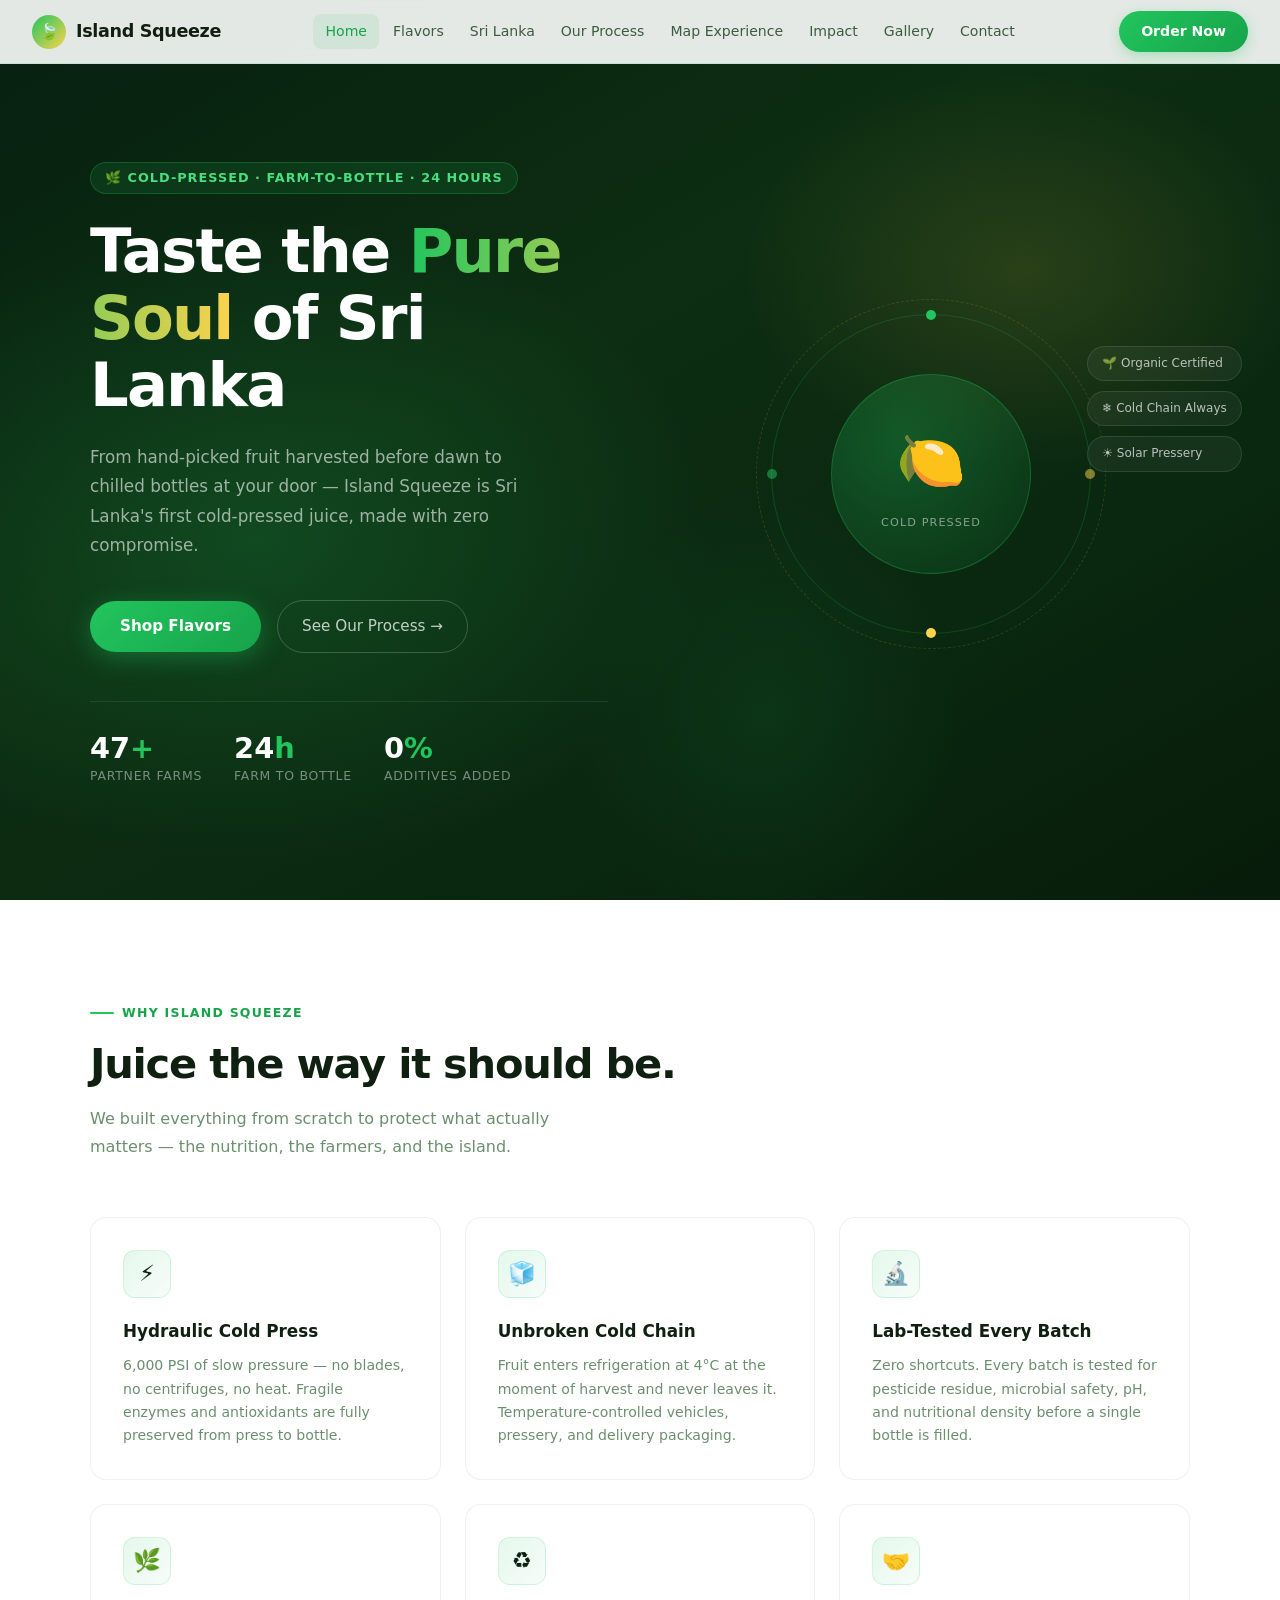
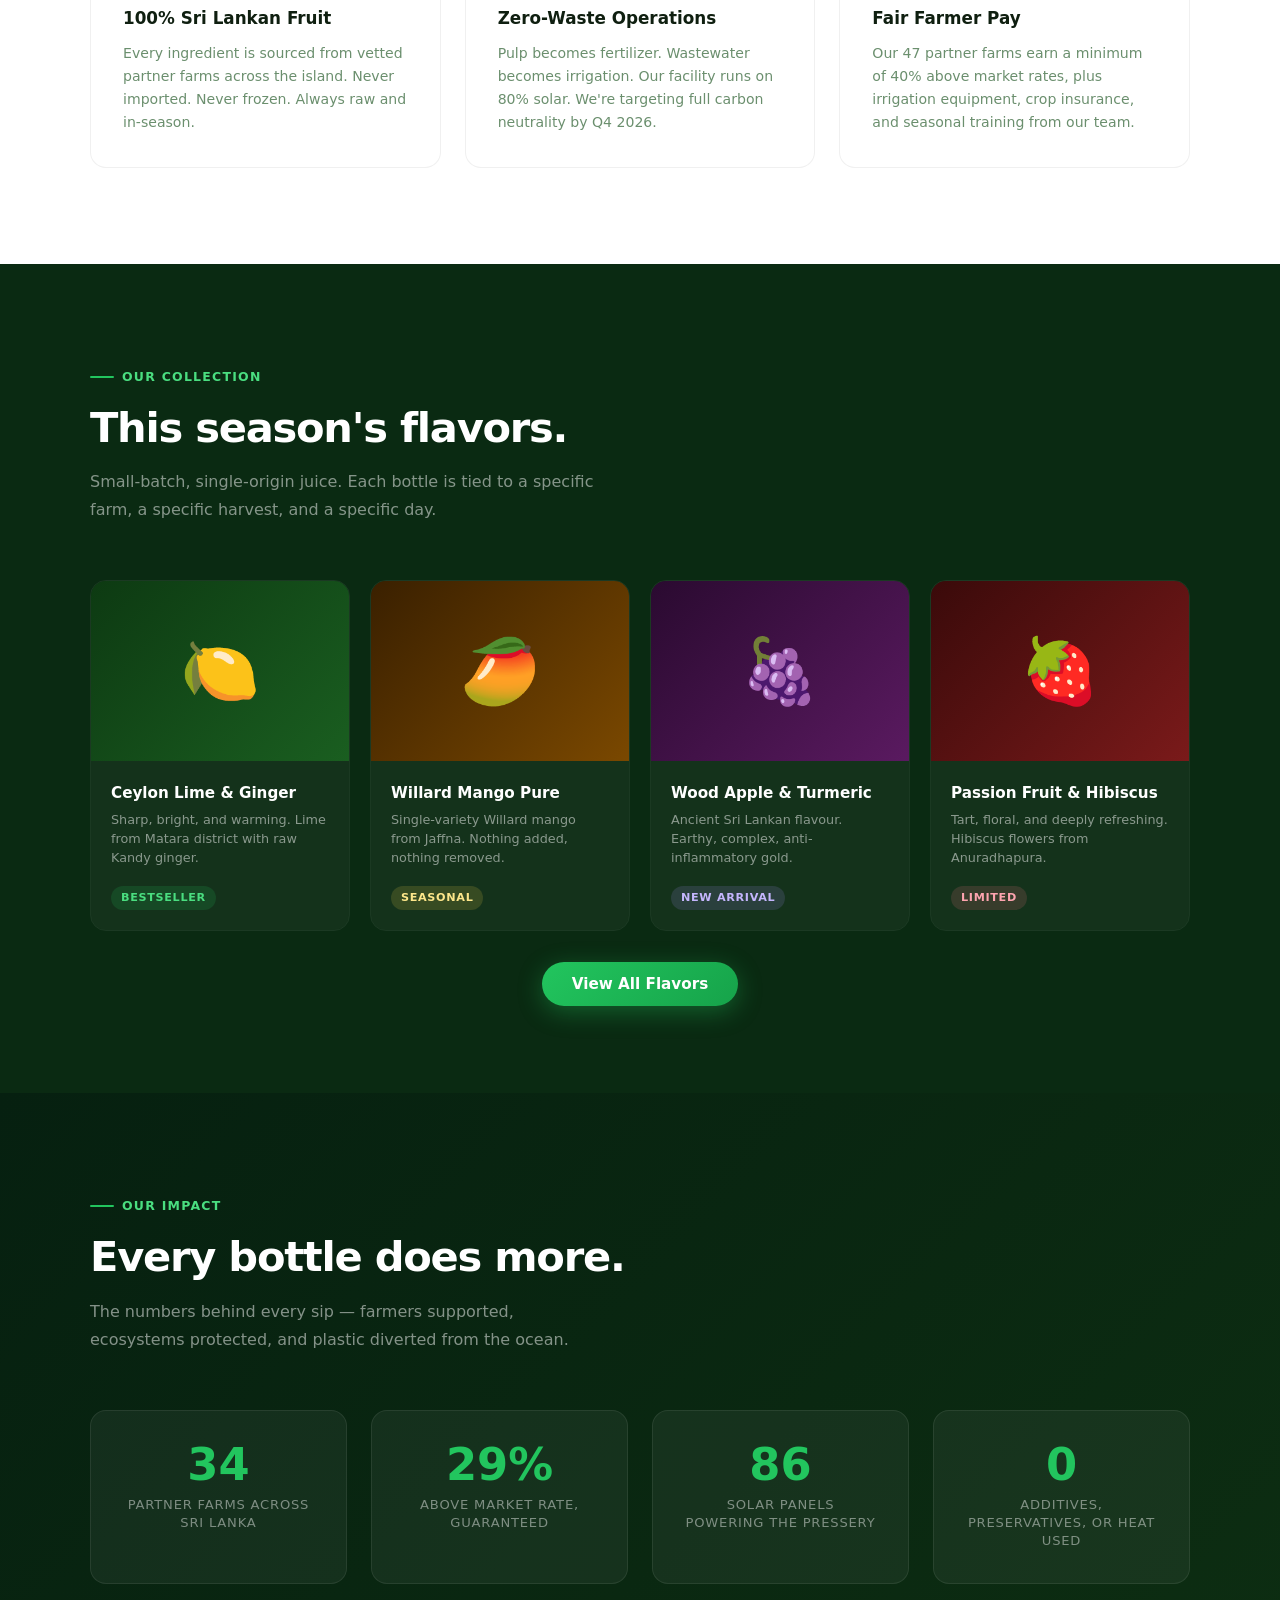
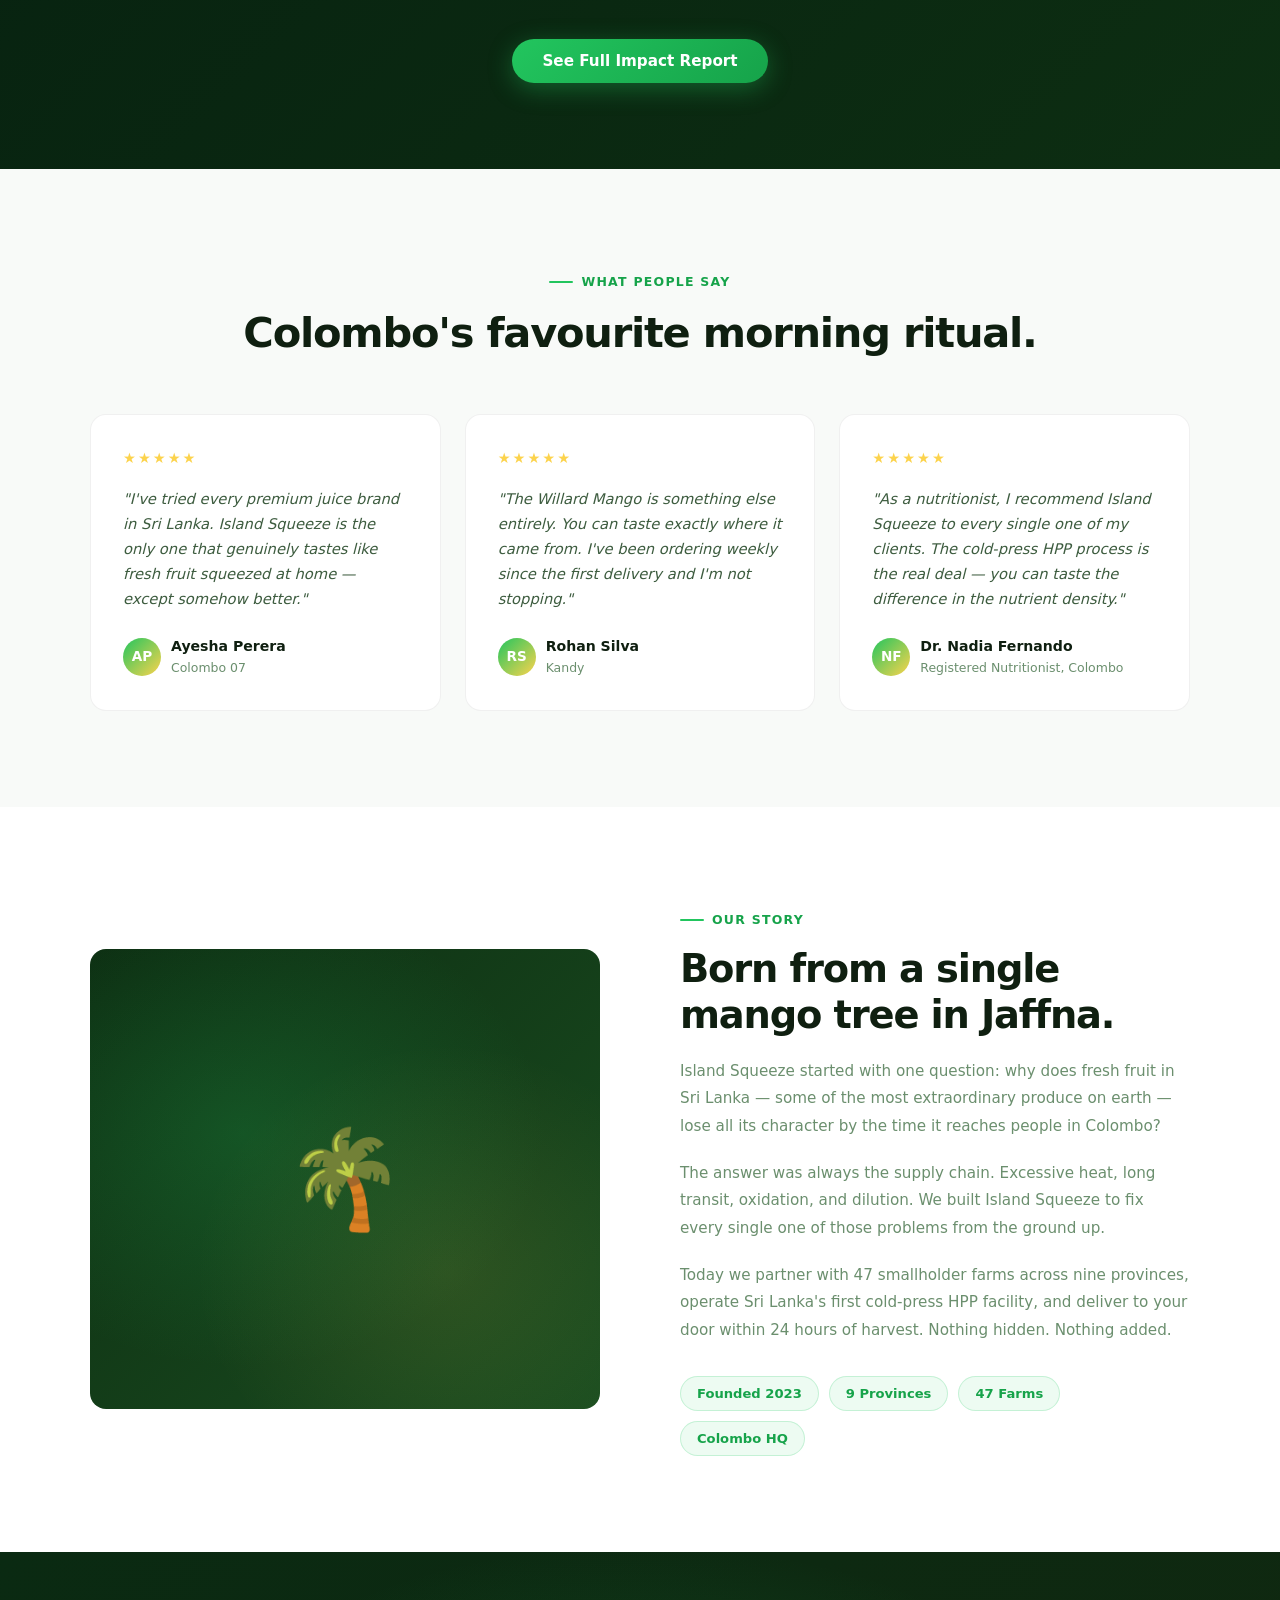
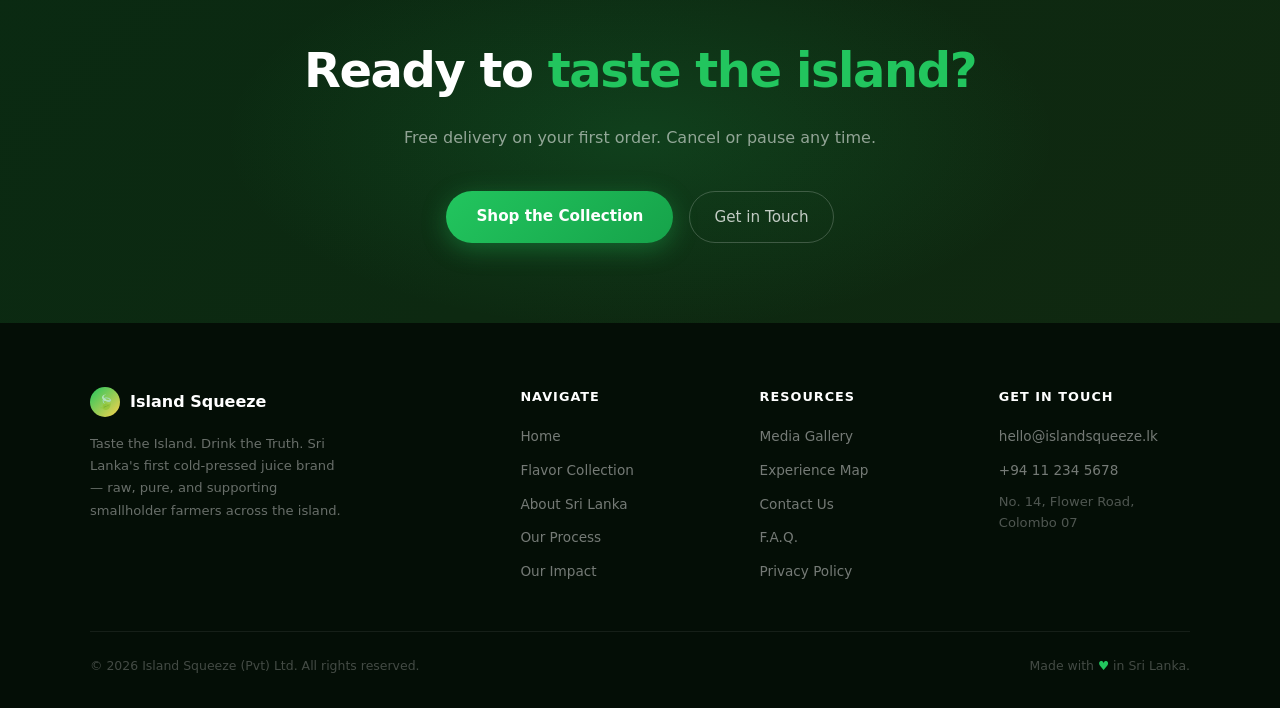
==== commit a7a7fe6f: "Index.html Page Updated" ====
--- a/index.html
+++ b/index.html
@@ -2,379 +2,1461 @@
 <html lang="en">
 
 <head>
-    <meta charset="UTF-8">
-    <meta name="viewport" content="width=device-width, initial-scale=1.0">
-    <title>Island Squeeze | Sri Lanka's Premium Cold-Pressed Juice</title>
-    <meta name="description"
-        content="Island Squeeze — cold-pressed juices crafted from Sri Lanka's finest tropical fruits. Pure, raw, and delivered chilled island-wide.">
-    <link rel="stylesheet" href="style.css">
+    <meta charset="UTF-8" />
+    <meta name="viewport" content="width=device-width, initial-scale=1.0" />
+    <title>Island Squeeze — Sri Lanka's Cold-Pressed Juice</title>
+    <style>
+        *,
+        *::before,
+        *::after {
+            box-sizing: border-box;
+            margin: 0;
+            padding: 0;
+        }
+
+        :root {
+            --green: #22C55E;
+            --green-dark: #16a34a;
+            --green-deep: #0a2a12;
+            --green-mid: #1a3d1a;
+            --yellow: #FCD34D;
+            --yellow-soft: #fef9c3;
+            --white: #ffffff;
+            --off-white: #f8faf8;
+            --text: #0f1f10;
+            --text-mid: #3d5c3f;
+            --text-muted: #6b8f6e;
+            --border: rgba(34, 197, 94, 0.15);
+            --card-bg: #ffffff;
+            --radius: 16px;
+            --radius-sm: 10px;
+            --radius-pill: 100px;
+        }
+
+        html {
+            scroll-behavior: smooth;
+        }
+
+        body {
+            font-family: 'Segoe UI', system-ui, -apple-system, sans-serif;
+            background: var(--off-white);
+            color: var(--text);
+            line-height: 1.6;
+            overflow-x: hidden;
+        }
+
+        /* ── NAVBAR ── */
+        .navbar {
+            position: fixed;
+            top: 0;
+            left: 0;
+            right: 0;
+            z-index: 100;
+            display: flex;
+            align-items: center;
+            justify-content: space-between;
+            padding: 0 2rem;
+            height: 64px;
+            background: rgba(248, 250, 248, 0.92);
+            backdrop-filter: blur(12px);
+            border-bottom: 1px solid var(--border);
+            transition: box-shadow 0.2s;
+        }
+
+        .navbar.scrolled {
+            box-shadow: 0 2px 20px rgba(0, 0, 0, 0.06);
+        }
+
+        .brand {
+            display: flex;
+            align-items: center;
+            gap: 10px;
+            text-decoration: none;
+            color: var(--text);
+        }
+
+        .brand-icon {
+            width: 34px;
+            height: 34px;
+            border-radius: 50%;
+            background: linear-gradient(135deg, var(--green), var(--yellow));
+            display: flex;
+            align-items: center;
+            justify-content: center;
+            font-size: 16px;
+            flex-shrink: 0;
+        }
+
+        .brand-text {
+            font-size: 1.1rem;
+            font-weight: 700;
+            letter-spacing: -0.02em;
+        }
+
+        .nav-links {
+            display: flex;
+            gap: 2px;
+            list-style: none;
+        }
+
+        .nav-links a {
+            display: block;
+            padding: 6px 12px;
+            border-radius: 8px;
+            font-size: 0.88rem;
+            color: var(--text-mid);
+            text-decoration: none;
+            transition: background 0.15s, color 0.15s;
+        }
+
+        .nav-links a:hover,
+        .nav-links a.active {
+            background: rgba(34, 197, 94, 0.1);
+            color: var(--green-dark);
+        }
+
+        .order-btn {
+            background: linear-gradient(135deg, var(--green), var(--green-dark));
+            color: #fff;
+            font-size: 0.88rem;
+            font-weight: 600;
+            padding: 9px 22px;
+            border-radius: var(--radius-pill);
+            border: none;
+            cursor: pointer;
+            text-decoration: none;
+            transition: transform 0.15s, box-shadow 0.15s;
+            box-shadow: 0 4px 14px rgba(34, 197, 94, 0.3);
+        }
+
+        .order-btn:hover {
+            transform: translateY(-1px);
+            box-shadow: 0 6px 20px rgba(34, 197, 94, 0.4);
+        }
+
+        /* ── HERO ── */
+        .hero {
+            min-height: 100vh;
+            background: linear-gradient(150deg, #062010 0%, #0d2e12 40%, #0a2810 70%, #071c0a 100%);
+            display: flex;
+            align-items: center;
+            justify-content: center;
+            position: relative;
+            overflow: hidden;
+            padding: 8rem 2rem 5rem;
+        }
+
+        .hero::before {
+            content: '';
+            position: absolute;
+            inset: 0;
+            background:
+                radial-gradient(ellipse 60% 60% at 20% 60%, rgba(34, 197, 94, 0.18) 0%, transparent 60%),
+                radial-gradient(ellipse 40% 40% at 80% 30%, rgba(252, 211, 77, 0.12) 0%, transparent 55%),
+                radial-gradient(ellipse 30% 50% at 60% 80%, rgba(34, 197, 94, 0.08) 0%, transparent 50%);
+            pointer-events: none;
+        }
+
+        .hero-grid {
+            position: relative;
+            z-index: 1;
+            display: grid;
+            grid-template-columns: 1fr 1fr;
+            align-items: center;
+            gap: 4rem;
+            max-width: 1100px;
+            margin: 0 auto;
+            width: 100%;
+        }
+
+        .hero-eyebrow {
+            display: inline-flex;
+            align-items: center;
+            gap: 8px;
+            background: rgba(34, 197, 94, 0.12);
+            border: 1px solid rgba(34, 197, 94, 0.25);
+            color: #4ade80;
+            font-size: 0.8rem;
+            font-weight: 600;
+            letter-spacing: 0.08em;
+            padding: 5px 14px;
+            border-radius: var(--radius-pill);
+            text-transform: uppercase;
+            margin-bottom: 1.5rem;
+        }
+
+        .hero h1 {
+            font-size: clamp(2.4rem, 5vw, 3.8rem);
+            font-weight: 800;
+            line-height: 1.1;
+            letter-spacing: -0.03em;
+            color: #fff;
+            margin-bottom: 1.5rem;
+        }
+
+        .hero h1 .accent {
+            background: linear-gradient(90deg, var(--green), var(--yellow));
+            -webkit-background-clip: text;
+            -webkit-text-fill-color: transparent;
+            background-clip: text;
+        }
+
+        .hero p {
+            font-size: 1.05rem;
+            color: rgba(255, 255, 255, 0.6);
+            line-height: 1.75;
+            margin-bottom: 2.5rem;
+            max-width: 440px;
+        }
+
+        .hero-actions {
+            display: flex;
+            gap: 1rem;
+            align-items: center;
+            flex-wrap: wrap;
+        }
+
+        .btn-primary {
+            background: linear-gradient(135deg, var(--green), var(--green-dark));
+            color: #fff;
+            font-size: 0.95rem;
+            font-weight: 600;
+            padding: 13px 30px;
+            border-radius: var(--radius-pill);
+            border: none;
+            cursor: pointer;
+            text-decoration: none;
+            box-shadow: 0 6px 24px rgba(34, 197, 94, 0.35);
+            transition: transform 0.15s, box-shadow 0.15s;
+        }
+
+        .btn-primary:hover {
+            transform: translateY(-2px);
+            box-shadow: 0 10px 30px rgba(34, 197, 94, 0.45);
+        }
+
+        .btn-ghost {
+            background: transparent;
+            color: rgba(255, 255, 255, 0.75);
+            font-size: 0.95rem;
+            font-weight: 500;
+            padding: 13px 24px;
+            border-radius: var(--radius-pill);
+            border: 1px solid rgba(255, 255, 255, 0.2);
+            cursor: pointer;
+            text-decoration: none;
+            transition: border-color 0.15s, color 0.15s;
+        }
+
+        .btn-ghost:hover {
+            border-color: rgba(255, 255, 255, 0.45);
+            color: #fff;
+        }
+
+        .hero-stats {
+            display: flex;
+            gap: 2rem;
+            margin-top: 3rem;
+            border-top: 1px solid rgba(255, 255, 255, 0.08);
+            padding-top: 2rem;
+        }
+
+        .hero-stat-num {
+            font-size: 1.8rem;
+            font-weight: 800;
+            color: #fff;
+            line-height: 1;
+        }
+
+        .hero-stat-num span {
+            color: var(--green);
+        }
+
+        .hero-stat-label {
+            font-size: 0.78rem;
+            color: rgba(255, 255, 255, 0.45);
+            margin-top: 4px;
+            text-transform: uppercase;
+            letter-spacing: 0.06em;
+        }
+
+        /* Hero visual side */
+        .hero-visual {
+            display: flex;
+            justify-content: center;
+            align-items: center;
+            position: relative;
+        }
+
+        .hero-bottle-ring {
+            width: 320px;
+            height: 320px;
+            border-radius: 50%;
+            border: 1px solid rgba(34, 197, 94, 0.2);
+            display: flex;
+            align-items: center;
+            justify-content: center;
+            position: relative;
+            animation: spin-slow 20s linear infinite;
+        }
+
+        .hero-bottle-ring::before {
+            content: '';
+            position: absolute;
+            inset: -16px;
+            border-radius: 50%;
+            border: 1px dashed rgba(252, 211, 77, 0.15);
+        }
+
+        @keyframes spin-slow {
+            from {
+                transform: rotate(0deg);
+            }
+
+            to {
+                transform: rotate(360deg);
+            }
+        }
+
+        .orbit-dot {
+            position: absolute;
+            width: 10px;
+            height: 10px;
+            border-radius: 50%;
+            background: var(--green);
+        }
+
+        .orbit-dot:nth-child(1) {
+            top: -5px;
+            left: 50%;
+            transform: translateX(-50%);
+        }
+
+        .orbit-dot:nth-child(2) {
+            bottom: -5px;
+            left: 50%;
+            transform: translateX(-50%);
+            background: var(--yellow);
+        }
+
+        .orbit-dot:nth-child(3) {
+            left: -5px;
+            top: 50%;
+            transform: translateY(-50%);
+            background: rgba(34, 197, 94, 0.5);
+        }
+
+        .orbit-dot:nth-child(4) {
+            right: -5px;
+            top: 50%;
+            transform: translateY(-50%);
+            background: rgba(252, 211, 77, 0.5);
+        }
+
+        .hero-bottle-inner {
+            width: 200px;
+            height: 200px;
+            border-radius: 50%;
+            background: radial-gradient(circle at 35% 35%, rgba(34, 197, 94, 0.3), rgba(34, 197, 94, 0.05));
+            border: 1px solid rgba(34, 197, 94, 0.3);
+            display: flex;
+            flex-direction: column;
+            align-items: center;
+            justify-content: center;
+            animation: spin-slow 20s linear infinite reverse;
+            text-align: center;
+            gap: 8px;
+        }
+
+        .hero-bottle-emoji {
+            font-size: 3.5rem;
+        }
+
+        .hero-bottle-label {
+            font-size: 0.7rem;
+            color: rgba(255, 255, 255, 0.5);
+            letter-spacing: 0.1em;
+            text-transform: uppercase;
+        }
+
+        .hero-badges {
+            position: absolute;
+            top: 10%;
+            right: -10%;
+            display: flex;
+            flex-direction: column;
+            gap: 10px;
+        }
+
+        .hero-badge-chip {
+            background: rgba(255, 255, 255, 0.05);
+            border: 1px solid rgba(255, 255, 255, 0.1);
+            border-radius: var(--radius-pill);
+            padding: 7px 14px;
+            font-size: 0.75rem;
+            color: rgba(255, 255, 255, 0.7);
+            white-space: nowrap;
+            backdrop-filter: blur(8px);
+        }
+
+        /* ── SECTIONS ── */
+        .section {
+            padding: 6rem 2rem;
+        }
+
+        .section-inner {
+            max-width: 1100px;
+            margin: 0 auto;
+        }
+
+        .section-label {
+            display: inline-flex;
+            align-items: center;
+            gap: 8px;
+            color: var(--green-dark);
+            font-size: 0.78rem;
+            font-weight: 700;
+            text-transform: uppercase;
+            letter-spacing: 0.1em;
+            margin-bottom: 1rem;
+        }
+
+        .section-label::before {
+            content: '';
+            width: 24px;
+            height: 2px;
+            background: var(--green);
+            border-radius: 2px;
+        }
+
+        .section-title {
+            font-size: clamp(1.8rem, 3.5vw, 2.6rem);
+            font-weight: 800;
+            letter-spacing: -0.03em;
+            color: var(--text);
+            margin-bottom: 1rem;
+            line-height: 1.2;
+        }
+
+        .section-sub {
+            font-size: 1rem;
+            color: var(--text-muted);
+            max-width: 520px;
+            line-height: 1.75;
+        }
+
+        .section-header {
+            margin-bottom: 3.5rem;
+        }
+
+        /* ── WHY US ── */
+        .why-grid {
+            display: grid;
+            grid-template-columns: repeat(3, 1fr);
+            gap: 1.5rem;
+        }
+
+        .why-card {
+            background: var(--card-bg);
+            border: 1px solid rgba(0, 0, 0, 0.06);
+            border-radius: var(--radius);
+            padding: 2rem;
+            transition: transform 0.2s, box-shadow 0.2s;
+        }
+
+        .why-card:hover {
+            transform: translateY(-4px);
+            box-shadow: 0 12px 40px rgba(0, 0, 0, 0.08);
+        }
+
+        .why-icon {
+            width: 48px;
+            height: 48px;
+            border-radius: 12px;
+            background: linear-gradient(135deg, rgba(34, 197, 94, 0.12), rgba(34, 197, 94, 0.04));
+            display: flex;
+            align-items: center;
+            justify-content: center;
+            font-size: 1.4rem;
+            margin-bottom: 1.25rem;
+            border: 1px solid rgba(34, 197, 94, 0.15);
+        }
+
+        .why-card h3 {
+            font-size: 1.05rem;
+            font-weight: 700;
+            margin-bottom: 0.6rem;
+            color: var(--text);
+        }
+
+        .why-card p {
+            font-size: 0.88rem;
+            color: var(--text-muted);
+            line-height: 1.65;
+        }
+
+        /* ── FLAVORS ── */
+        .flavors-section {
+            background: var(--green-deep);
+        }
+
+        .flavors-section .section-title {
+            color: #fff;
+        }
+
+        .flavors-section .section-sub {
+            color: rgba(255, 255, 255, 0.5);
+        }
+
+        .flavors-section .section-label {
+            color: #4ade80;
+        }
+
+        .flavors-grid {
+            display: grid;
+            grid-template-columns: repeat(4, 1fr);
+            gap: 1.25rem;
+        }
+
+        .flavor-card {
+            border-radius: var(--radius);
+            overflow: hidden;
+            border: 1px solid rgba(255, 255, 255, 0.07);
+            transition: transform 0.2s;
+            cursor: pointer;
+        }
+
+        .flavor-card:hover {
+            transform: translateY(-6px);
+        }
+
+        .flavor-thumb {
+            height: 180px;
+            display: flex;
+            align-items: center;
+            justify-content: center;
+            font-size: 4rem;
+        }
+
+        .flavor-body {
+            padding: 1.25rem;
+            background: rgba(255, 255, 255, 0.04);
+        }
+
+        .flavor-name {
+            font-size: 0.95rem;
+            font-weight: 700;
+            color: #fff;
+            margin-bottom: 4px;
+        }
+
+        .flavor-desc {
+            font-size: 0.8rem;
+            color: rgba(255, 255, 255, 0.5);
+            line-height: 1.5;
+            margin-bottom: 1rem;
+        }
+
+        .flavor-tag {
+            display: inline-block;
+            font-size: 0.7rem;
+            font-weight: 600;
+            padding: 3px 10px;
+            border-radius: var(--radius-pill);
+            text-transform: uppercase;
+            letter-spacing: 0.06em;
+        }
+
+        .tag-green {
+            background: rgba(34, 197, 94, 0.15);
+            color: #4ade80;
+        }
+
+        .tag-yellow {
+            background: rgba(252, 211, 77, 0.15);
+            color: #fde68a;
+        }
+
+        .tag-coral {
+            background: rgba(251, 113, 133, 0.15);
+            color: #fda4af;
+        }
+
+        .tag-purple {
+            background: rgba(167, 139, 250, 0.15);
+            color: #c4b5fd;
+        }
+
+        /* ── PROCESS STRIP ── */
+        .process-strip {
+            background: #fff;
+        }
+
+        .process-steps {
+            display: grid;
+            grid-template-columns: repeat(4, 1fr);
+            position: relative;
+            gap: 0;
+        }
+
+        .process-steps::before {
+            content: '';
+            position: absolute;
+            top: 28px;
+            left: 12.5%;
+            right: 12.5%;
+            height: 2px;
+            background: linear-gradient(90deg, var(--green), var(--yellow));
+            z-index: 0;
+        }
+
+        .process-step {
+            text-align: center;
+            padding: 0 1.5rem 0;
+            position: relative;
+            z-index: 1;
+        }
+
+        .step-dot {
+            width: 56px;
+            height: 56px;
+            border-radius: 50%;
+            background: linear-gradient(135deg, var(--green), var(--green-dark));
+            display: flex;
+            align-items: center;
+            justify-content: center;
+            font-size: 1.25rem;
+            margin: 0 auto 1.25rem;
+            box-shadow: 0 4px 14px rgba(34, 197, 94, 0.35);
+        }
+
+        .process-step h4 {
+            font-size: 0.92rem;
+            font-weight: 700;
+            margin-bottom: 0.4rem;
+            color: var(--text);
+        }
+
+        .process-step p {
+            font-size: 0.82rem;
+            color: var(--text-muted);
+            line-height: 1.55;
+        }
+
+        /* ── IMPACT COUNTERS ── */
+        .impact-section {
+            background: linear-gradient(135deg, #062010, #0d2e12);
+        }
+
+        .impact-section .section-title {
+            color: #fff;
+        }
+
+        .impact-section .section-sub {
+            color: rgba(255, 255, 255, 0.5);
+        }
+
+        .impact-section .section-label {
+            color: #4ade80;
+        }
+
+        .counters-grid {
+            display: grid;
+            grid-template-columns: repeat(4, 1fr);
+            gap: 1.5rem;
+            margin-bottom: 4rem;
+        }
+
+        .counter-card {
+            background: rgba(255, 255, 255, 0.05);
+            border: 1px solid rgba(255, 255, 255, 0.08);
+            border-radius: var(--radius);
+            padding: 2rem;
+            text-align: center;
+        }
+
+        .counter-num {
+            font-size: 2.8rem;
+            font-weight: 800;
+            color: var(--green);
+            line-height: 1;
+        }
+
+        .counter-unit {
+            font-size: 1.4rem;
+            font-weight: 800;
+            color: var(--yellow);
+        }
+
+        .counter-label {
+            font-size: 0.82rem;
+            color: rgba(255, 255, 255, 0.45);
+            margin-top: 8px;
+            line-height: 1.4;
+            text-transform: uppercase;
+            letter-spacing: 0.06em;
+        }
+
+        /* ── TESTIMONIALS ── */
+        .testimonials-section {
+            background: var(--off-white);
+        }
+
+        .testimonials-grid {
+            display: grid;
+            grid-template-columns: repeat(3, 1fr);
+            gap: 1.5rem;
+        }
+
+        .testimonial-card {
+            background: var(--card-bg);
+            border: 1px solid rgba(0, 0, 0, 0.06);
+            border-radius: var(--radius);
+            padding: 2rem;
+        }
+
+        .stars {
+            color: var(--yellow);
+            font-size: 0.9rem;
+            margin-bottom: 1rem;
+            letter-spacing: 2px;
+        }
+
+        .testimonial-text {
+            font-size: 0.92rem;
+            color: var(--text-mid);
+            line-height: 1.7;
+            margin-bottom: 1.5rem;
+            font-style: italic;
+        }
+
+        .testimonial-author {
+            display: flex;
+            align-items: center;
+            gap: 10px;
+        }
+
+        .author-avatar {
+            width: 38px;
+            height: 38px;
+            border-radius: 50%;
+            background: linear-gradient(135deg, var(--green), var(--yellow));
+            display: flex;
+            align-items: center;
+            justify-content: center;
+            font-size: 0.85rem;
+            font-weight: 700;
+            color: #fff;
+        }
+
+        .author-name {
+            font-size: 0.88rem;
+            font-weight: 700;
+            color: var(--text);
+        }
+
+        .author-location {
+            font-size: 0.78rem;
+            color: var(--text-muted);
+        }
+
+        /* ── ORIGIN STORY ── */
+        .origin-section {
+            background: #fff;
+        }
+
+        .origin-grid {
+            display: grid;
+            grid-template-columns: 1fr 1fr;
+            align-items: center;
+            gap: 5rem;
+        }
+
+        .origin-img {
+            border-radius: var(--radius);
+            background: linear-gradient(135deg, #0d2e12, #1a4d20);
+            height: 460px;
+            display: flex;
+            align-items: center;
+            justify-content: center;
+            font-size: 6rem;
+            position: relative;
+            overflow: hidden;
+        }
+
+        .origin-img::before {
+            content: '';
+            position: absolute;
+            inset: 0;
+            background: radial-gradient(ellipse at 30% 40%, rgba(34, 197, 94, 0.2), transparent 60%),
+                radial-gradient(ellipse at 70% 70%, rgba(252, 211, 77, 0.1), transparent 50%);
+        }
+
+        .origin-img span {
+            position: relative;
+            z-index: 1;
+        }
+
+        .origin-text h2 {
+            font-size: clamp(1.8rem, 3vw, 2.4rem);
+            font-weight: 800;
+            letter-spacing: -0.03em;
+            margin-bottom: 1.25rem;
+        }
+
+        .origin-text p {
+            font-size: 0.95rem;
+            color: var(--text-muted);
+            line-height: 1.8;
+            margin-bottom: 1.25rem;
+        }
+
+        .origin-pills {
+            display: flex;
+            gap: 10px;
+            flex-wrap: wrap;
+            margin-top: 2rem;
+        }
+
+        .origin-pill {
+            background: rgba(34, 197, 94, 0.08);
+            border: 1px solid rgba(34, 197, 94, 0.2);
+            color: var(--green-dark);
+            font-size: 0.82rem;
+            font-weight: 600;
+            padding: 6px 16px;
+            border-radius: var(--radius-pill);
+        }
+
+        /* ── CTA BAND ── */
+        .cta-band {
+            background: linear-gradient(135deg, var(--green-deep), #102810);
+            padding: 5rem 2rem;
+            text-align: center;
+            position: relative;
+            overflow: hidden;
+        }
+
+        .cta-band::before {
+            content: '';
+            position: absolute;
+            inset: 0;
+            background: radial-gradient(ellipse 50% 80% at 50% 50%, rgba(34, 197, 94, 0.15), transparent 65%);
+        }
+
+        .cta-band-inner {
+            position: relative;
+            z-index: 1;
+        }
+
+        .cta-band h2 {
+            font-size: clamp(2rem, 4vw, 3rem);
+            font-weight: 800;
+            color: #fff;
+            margin-bottom: 1rem;
+            letter-spacing: -0.03em;
+        }
+
+        .cta-band h2 span {
+            color: var(--green);
+        }
+
+        .cta-band p {
+            color: rgba(255, 255, 255, 0.55);
+            font-size: 1rem;
+            margin-bottom: 2.5rem;
+        }
+
+        .cta-row {
+            display: flex;
+            gap: 1rem;
+            justify-content: center;
+            flex-wrap: wrap;
+        }
+
+        /* ── FOOTER ── */
+        footer {
+            background: #040e06;
+            color: rgba(255, 255, 255, 0.6);
+            padding: 4rem 2rem 2rem;
+        }
+
+        .footer-inner {
+            max-width: 1100px;
+            margin: 0 auto;
+        }
+
+        .footer-grid {
+            display: grid;
+            grid-template-columns: 2fr 1fr 1fr 1fr;
+            gap: 3rem;
+            margin-bottom: 3rem;
+        }
+
+        .footer-brand-row {
+            display: flex;
+            align-items: center;
+            gap: 10px;
+            margin-bottom: 1rem;
+        }
+
+        .footer-brand-icon {
+            width: 30px;
+            height: 30px;
+            border-radius: 50%;
+            background: linear-gradient(135deg, var(--green), var(--yellow));
+            display: flex;
+            align-items: center;
+            justify-content: center;
+            font-size: 14px;
+        }
+
+        .footer-brand-name {
+            font-size: 1rem;
+            font-weight: 700;
+            color: #fff;
+        }
+
+        .footer-brand p {
+            font-size: 0.82rem;
+            line-height: 1.7;
+            color: rgba(255, 255, 255, 0.4);
+            max-width: 260px;
+        }
+
+        .footer-col h4 {
+            font-size: 0.8rem;
+            font-weight: 700;
+            color: #fff;
+            margin-bottom: 1rem;
+            text-transform: uppercase;
+            letter-spacing: 0.08em;
+        }
+
+        .footer-col ul {
+            list-style: none;
+            display: flex;
+            flex-direction: column;
+            gap: 8px;
+        }
+
+        .footer-col ul li a {
+            font-size: 0.85rem;
+            color: rgba(255, 255, 255, 0.45);
+            text-decoration: none;
+            transition: color 0.15s;
+        }
+
+        .footer-col ul li a:hover {
+            color: var(--green);
+        }
+
+        .footer-bottom {
+            border-top: 1px solid rgba(255, 255, 255, 0.07);
+            padding-top: 1.5rem;
+            display: flex;
+            justify-content: space-between;
+            align-items: center;
+            font-size: 0.78rem;
+            color: rgba(255, 255, 255, 0.25);
+            flex-wrap: wrap;
+            gap: 8px;
+        }
+
+        .footer-green {
+            color: var(--green);
+        }
+
+        /* ── SCROLL REVEAL ── */
+        .reveal {
+            opacity: 0;
+            transform: translateY(24px);
+            transition: opacity 0.55s ease, transform 0.55s ease;
+        }
+
+        .reveal.visible {
+            opacity: 1;
+            transform: translateY(0);
+        }
+
+        /* ── RESPONSIVE ── */
+        @media (max-width: 900px) {
+            .hero-grid {
+                grid-template-columns: 1fr;
+                text-align: center;
+                gap: 3rem;
+            }
+
+            .hero p {
+                margin: 0 auto 2.5rem;
+            }
+
+            .hero-actions {
+                justify-content: center;
+            }
+
+            .hero-stats {
+                justify-content: center;
+            }
+
+            .hero-visual {
+                order: -1;
+            }
+
+            .hero-badges {
+                display: none;
+            }
+
+            .why-grid,
+            .flavors-grid {
+                grid-template-columns: repeat(2, 1fr);
+            }
+
+            .process-steps {
+                grid-template-columns: repeat(2, 1fr);
+            }
+
+            .process-steps::before {
+                display: none;
+            }
+
+            .counters-grid {
+                grid-template-columns: repeat(2, 1fr);
+            }
+
+            .testimonials-grid {
+                grid-template-columns: 1fr;
+            }
+
+            .origin-grid {
+                grid-template-columns: 1fr;
+            }
+
+            .footer-grid {
+                grid-template-columns: 1fr 1fr;
+            }
+        }
+
+        @media (max-width: 600px) {
+            .navbar {
+                padding: 0 1rem;
+            }
+
+            .nav-links {
+                display: none;
+            }
+
+            .why-grid,
+            .flavors-grid,
+            .process-steps,
+            .counters-grid {
+                grid-template-columns: 1fr;
+            }
+
+            .hero h1 {
+                font-size: 2.2rem;
+            }
+
+            .section {
+                padding: 4rem 1.25rem;
+            }
+
+            .footer-grid {
+                grid-template-columns: 1fr;
+            }
+        }
+    </style>
 </head>
 
 <body>
-    <svg style="width:0;height:0;position:absolute;" aria-hidden="true" focusable="false">
-        <defs>
-            <linearGradient id="brand-gradient" x1="0%" y1="0%" x2="100%" y2="100%">
-                <stop offset="0%" stop-color="#22C55E" />
-                <stop offset="100%" stop-color="#FCD34D" />
-            </linearGradient>
-        </defs>
-    </svg>
-
-    <!-- Navigation -->
+
+    <!-- NAVBAR -->
     <nav class="navbar" id="navbar">
         <a href="index.html" class="brand">
-            <svg class="brand-icon" viewBox="0 0 24 24">
-                <path
-                    d="M12,2C9,2 6.5,4 5.5,6.8C4.5,9.6 5,12.5 6.5,14.8C8,17.1 10,18.5 12,20C14,18.5 16,17.1 17.5,14.8C19,12.5 19.5,9.6 18.5,6.8C17.5,4 15,2 12,2Z" />
-                <path d="M12,6C12,6 8,9 8,13C8,15.2 9.8,17 12,17C14.2,17 16,15.2 16,13C16,9 12,6 12,6Z"
-                    fill="rgba(255,255,255,0.4)" />
-            </svg>
+            <div class="brand-icon">🍃</div>
             <span class="brand-text">Island Squeeze</span>
         </a>
         <ul class="nav-links">
-            <li><a href="index.html" class="nav-link active">Home</a></li>
-            <li><a href="flavors.html" class="nav-link">Flavors</a></li>
-            <li><a href="about.html" class="nav-link">Sri Lanka</a></li>
-            <li><a href="farm-to-bottle.html" class="nav-link">Our Process</a></li>
-            <li><a href="experience.html" class="nav-link">Map Experience</a></li>
-            <li><a href="impact.html" class="nav-link">Impact</a></li>
-            <li><a href="gallery.html" class="nav-link">Gallery</a></li>
-            <li><a href="contact.html" class="nav-link">Contact</a></li>
+            <li><a href="index.html" class="active">Home</a></li>
+            <li><a href="flavors.html">Flavors</a></li>
+            <li><a href="about.html">Sri Lanka</a></li>
+            <li><a href="farm-to-bottle.html">Our Process</a></li>
+            <li><a href="experience.html">Map Experience</a></li>
+            <li><a href="impact.html">Impact</a></li>
+            <li><a href="gallery.html">Gallery</a></li>
+            <li><a href="contact.html">Contact</a></li>
         </ul>
-        <a href="flavors.html" class="order-btn pulse-glow" id="nav-order-btn">Order Now</a>
+        <a href="flavors.html" class="order-btn">Order Now</a>
     </nav>
 
     <main>
-        <!-- Hero -->
-        <section class="video-container">
-            <video class="video-bg" autoplay loop muted playsinline>
-                <source
-                    src="https://player.vimeo.com/external/371433846.sd.mp4?s=236da2f3c054e54b073c10472eec2e5c7cf99e52&profile_id=139&oauth2_token_id=57447761"
-                    type="video/mp4">
-            </video>
-            <div class="video-overlay"></div>
-            <div class="video-content">
-                <h1 class="glow-text">Taste the Island.<br>Drink the Truth.</h1>
-                <p>Sri Lanka's finest tropical fruits. Cold-pressed raw. No heat. No additives. Delivered island-wide in
-                    24 hours.</p>
-                <div class="video-btns">
-                    <a href="flavors.html" class="order-btn">Explore Flavors</a>
-                    <a href="about.html" class="outline-btn">Discover Sri Lanka</a>
+
+        <!-- HERO -->
+        <section class="hero">
+            <div class="hero-grid">
+                <div class="hero-copy">
+                    <div class="hero-eyebrow">🌿 Cold-Pressed · Farm-to-Bottle · 24 Hours</div>
+                    <h1>Taste the <span class="accent">Pure Soul</span> of Sri Lanka</h1>
+                    <p>From hand-picked fruit harvested before dawn to chilled bottles at your door — Island Squeeze is
+                        Sri Lanka's first cold-pressed juice, made with zero compromise.</p>
+                    <div class="hero-actions">
+                        <a href="flavors.html" class="btn-primary">Shop Flavors</a>
+                        <a href="farm-to-bottle.html" class="btn-ghost">See Our Process →</a>
+                    </div>
+                    <div class="hero-stats">
+                        <div>
+                            <div class="hero-stat-num">47<span>+</span></div>
+                            <div class="hero-stat-label">Partner Farms</div>
+                        </div>
+                        <div>
+                            <div class="hero-stat-num">24<span>h</span></div>
+                            <div class="hero-stat-label">Farm to Bottle</div>
+                        </div>
+                        <div>
+                            <div class="hero-stat-num">0<span>%</span></div>
+                            <div class="hero-stat-label">Additives Added</div>
+                        </div>
+                    </div>
+                </div>
+                <div class="hero-visual">
+                    <div class="hero-bottle-ring">
+                        <div class="orbit-dot"></div>
+                        <div class="orbit-dot"></div>
+                        <div class="orbit-dot"></div>
+                        <div class="orbit-dot"></div>
+                        <div class="hero-bottle-inner">
+                            <div class="hero-bottle-emoji">🍋</div>
+                            <div class="hero-bottle-label">Cold Pressed</div>
+                        </div>
+                    </div>
+                    <div class="hero-badges">
+                        <div class="hero-badge-chip">🌱 Organic Certified</div>
+                        <div class="hero-badge-chip">❄️ Cold Chain Always</div>
+                        <div class="hero-badge-chip">☀️ Solar Pressery</div>
+                    </div>
                 </div>
             </div>
         </section>
 
-        <!-- Scrollytelling -->
-        <div class="scrolly-container" id="scrollytelling-container">
-            <div class="sticky-viewport">
-                <div class="canvas-wrapper">
-                    <canvas id="bottle-canvas"></canvas>
-                </div>
-                <div class="overlay-text-container" id="overlay-container">
-                    <div class="overlay-section align-center" id="overlay-sec-1">
-                        <h2 class="glow-text" id="sec1-title">Ceylon Mango.</h2>
-                        <p id="sec1-subtitle">Liquid gold from the north.</p>
-                    </div>
-                    <div class="overlay-section align-left" id="overlay-sec-2">
-                        <h2 id="sec2-title">Bursting with fresh mango.</h2>
-                        <p id="sec2-subtitle">Hand-picked Willard mangoes from Jaffna's dry-zone orchards.</p>
-                    </div>
-                    <div class="overlay-section align-right" id="overlay-sec-3">
-                        <h2 id="sec3-title">Vitamin-rich refreshment.</h2>
-                        <p id="sec3-subtitle">No additives, no compromise. Just pure tropical vitality.</p>
-                    </div>
-                    <div class="overlay-section align-left" id="overlay-sec-4">
-                        <h2 id="sec4-title">Made from fruit, not concentrate.</h2>
-                        <p id="sec4-subtitle"></p>
-                    </div>
-                </div>
-                <div class="nav-arrows" style="position:absolute;">
-                    <button class="nav-arrow" id="prev-flavor-btn" aria-label="Previous Flavor">
-                        <svg width="24" height="24" viewBox="0 0 24 24" fill="none" stroke="currentColor"
-                            stroke-width="2.5" stroke-linecap="round" stroke-linejoin="round">
-                            <line x1="19" y1="12" x2="5" y2="12" />
-                            <polyline points="12 19 5 12 12 5" />
-                        </svg>
-                    </button>
-                    <button class="nav-arrow" id="next-flavor-btn" aria-label="Next Flavor">
-                        <svg width="24" height="24" viewBox="0 0 24 24" fill="none" stroke="currentColor"
-                            stroke-width="2.5" stroke-linecap="round" stroke-linejoin="round">
-                            <line x1="5" y1="12" x2="19" y2="12" />
-                            <polyline points="12 5 19 12 12 19" />
-                        </svg>
-                    </button>
-                </div>
-                <div class="flavor-pill-menu" id="flavor-menu" style="position:absolute;"></div>
+        <!-- WHY US -->
+        <section class="section" style="background:#fff;">
+            <div class="section-inner">
+                <div class="section-header reveal">
+                    <div class="section-label">Why Island Squeeze</div>
+                    <h2 class="section-title">Juice the way it should be.</h2>
+                    <p class="section-sub">We built everything from scratch to protect what actually matters — the
+                        nutrition, the farmers, and the island.</p>
+                </div>
+                <div class="why-grid">
+                    <div class="why-card reveal">
+                        <div class="why-icon">⚡</div>
+                        <h3>Hydraulic Cold Press</h3>
+                        <p>6,000 PSI of slow pressure — no blades, no centrifuges, no heat. Fragile enzymes and
+                            antioxidants are fully preserved from press to bottle.</p>
+                    </div>
+                    <div class="why-card reveal">
+                        <div class="why-icon">🧊</div>
+                        <h3>Unbroken Cold Chain</h3>
+                        <p>Fruit enters refrigeration at 4°C at the moment of harvest and never leaves it.
+                            Temperature-controlled vehicles, pressery, and delivery packaging.</p>
+                    </div>
+                    <div class="why-card reveal">
+                        <div class="why-icon">🔬</div>
+                        <h3>Lab-Tested Every Batch</h3>
+                        <p>Zero shortcuts. Every batch is tested for pesticide residue, microbial safety, pH, and
+                            nutritional density before a single bottle is filled.</p>
+                    </div>
+                    <div class="why-card reveal">
+                        <div class="why-icon">🌿</div>
+                        <h3>100% Sri Lankan Fruit</h3>
+                        <p>Every ingredient is sourced from vetted partner farms across the island. Never imported.
+                            Never frozen. Always raw and in-season.</p>
+                    </div>
+                    <div class="why-card reveal">
+                        <div class="why-icon">♻️</div>
+                        <h3>Zero-Waste Operations</h3>
+                        <p>Pulp becomes fertilizer. Wastewater becomes irrigation. Our facility runs on 80% solar. We're
+                            targeting full carbon neutrality by Q4 2026.</p>
+                    </div>
+                    <div class="why-card reveal">
+                        <div class="why-icon">🤝</div>
+                        <h3>Fair Farmer Pay</h3>
+                        <p>Our 47 partner farms earn a minimum of 40% above market rates, plus irrigation equipment,
+                            crop insurance, and seasonal training from our team.</p>
+                    </div>
+                </div>
+            </div>
+        </section>
+
+        <!-- FLAVORS -->
+        <section class="section flavors-section">
+            <div class="section-inner">
+                <div class="section-header reveal">
+                    <div class="section-label">Our Collection</div>
+                    <h2 class="section-title">This season's flavors.</h2>
+                    <p class="section-sub">Small-batch, single-origin juice. Each bottle is tied to a specific farm, a
+                        specific harvest, and a specific day.</p>
+                </div>
+                <div class="flavors-grid">
+                    <div class="flavor-card reveal">
+                        <div class="flavor-thumb" style="background:linear-gradient(135deg,#0d3a12,#1a5e20);">🍋</div>
+                        <div class="flavor-body">
+                            <div class="flavor-name">Ceylon Lime & Ginger</div>
+                            <div class="flavor-desc">Sharp, bright, and warming. Lime from Matara district with raw
+                                Kandy ginger.</div>
+                            <span class="flavor-tag tag-green">Bestseller</span>
+                        </div>
+                    </div>
+                    <div class="flavor-card reveal">
+                        <div class="flavor-thumb" style="background:linear-gradient(135deg,#3a2000,#7a4800);">🥭</div>
+                        <div class="flavor-body">
+                            <div class="flavor-name">Willard Mango Pure</div>
+                            <div class="flavor-desc">Single-variety Willard mango from Jaffna. Nothing added, nothing
+                                removed.</div>
+                            <span class="flavor-tag tag-yellow">Seasonal</span>
+                        </div>
+                    </div>
+                    <div class="flavor-card reveal">
+                        <div class="flavor-thumb" style="background:linear-gradient(135deg,#2a0a30,#5a1a60);">🍇</div>
+                        <div class="flavor-body">
+                            <div class="flavor-name">Wood Apple & Turmeric</div>
+                            <div class="flavor-desc">Ancient Sri Lankan flavour. Earthy, complex, anti-inflammatory
+                                gold.</div>
+                            <span class="flavor-tag tag-purple">New Arrival</span>
+                        </div>
+                    </div>
+                    <div class="flavor-card reveal">
+                        <div class="flavor-thumb" style="background:linear-gradient(135deg,#3a0a0a,#7a1a1a);">🍓</div>
+                        <div class="flavor-body">
+                            <div class="flavor-name">Passion Fruit & Hibiscus</div>
+                            <div class="flavor-desc">Tart, floral, and deeply refreshing. Hibiscus flowers from
+                                Anuradhapura.</div>
+                            <span class="flavor-tag tag-coral">Limited</span>
+                        </div>
+                    </div>
+                </div>
+                <div style="text-align:center;margin-top:2.5rem;">
+                    <a href="flavors.html" class="btn-primary">View All Flavors</a>
+                </div>
+            </div>
+        </section>
+
+        <!-- IMPACT -->
+        <section class="section impact-section">
+            <div class="section-inner">
+                <div class="section-header reveal">
+                    <div class="section-label">Our Impact</div>
+                    <h2 class="section-title">Every bottle does more.</h2>
+                    <p class="section-sub">The numbers behind every sip — farmers supported, ecosystems protected, and
+                        plastic diverted from the ocean.</p>
+                </div>
+                <div class="counters-grid">
+                    <div class="counter-card reveal">
+                        <div class="counter-num">47</div>
+                        <div class="counter-label">Partner farms across Sri Lanka</div>
+                    </div>
+                    <div class="counter-card reveal">
+                        <div class="counter-num">40<span class="counter-unit">%</span></div>
+                        <div class="counter-label">Above market rate, guaranteed</div>
+                    </div>
+                    <div class="counter-card reveal">
+                        <div class="counter-num">120</div>
+                        <div class="counter-label">Solar panels powering the pressery</div>
+                    </div>
+                    <div class="counter-card reveal">
+                        <div class="counter-num">0</div>
+                        <div class="counter-label">Additives, preservatives, or heat used</div>
+                    </div>
+                </div>
+                <div style="text-align:center;">
+                    <a href="impact.html" class="btn-primary">See Full Impact Report</a>
+                </div>
+            </div>
+        </section>
+
+        <!-- TESTIMONIALS -->
+        <section class="section testimonials-section">
+            <div class="section-inner">
+                <div class="section-header reveal" style="text-align:center;">
+                    <div class="section-label" style="justify-content:center;">What People Say</div>
+                    <h2 class="section-title">Colombo's favourite morning ritual.</h2>
+                </div>
+                <div class="testimonials-grid">
+                    <div class="testimonial-card reveal">
+                        <div class="stars">★★★★★</div>
+                        <p class="testimonial-text">"I've tried every premium juice brand in Sri Lanka. Island Squeeze
+                            is the only one that genuinely tastes like fresh fruit squeezed at home — except somehow
+                            better."</p>
+                        <div class="testimonial-author">
+                            <div class="author-avatar">AP</div>
+                            <div>
+                                <div class="author-name">Ayesha Perera</div>
+                                <div class="author-location">Colombo 07</div>
+                            </div>
+                        </div>
+                    </div>
+                    <div class="testimonial-card reveal">
+                        <div class="stars">★★★★★</div>
+                        <p class="testimonial-text">"The Willard Mango is something else entirely. You can taste exactly
+                            where it came from. I've been ordering weekly since the first delivery and I'm not
+                            stopping."</p>
+                        <div class="testimonial-author">
+                            <div class="author-avatar">RS</div>
+                            <div>
+                                <div class="author-name">Rohan Silva</div>
+                                <div class="author-location">Kandy</div>
+                            </div>
+                        </div>
+                    </div>
+                    <div class="testimonial-card reveal">
+                        <div class="stars">★★★★★</div>
+                        <p class="testimonial-text">"As a nutritionist, I recommend Island Squeeze to every single one
+                            of my clients. The cold-press HPP process is the real deal — you can taste the difference in
+                            the nutrient density."</p>
+                        <div class="testimonial-author">
+                            <div class="author-avatar">NF</div>
+                            <div>
+                                <div class="author-name">Dr. Nadia Fernando</div>
+                                <div class="author-location">Registered Nutritionist, Colombo</div>
+                            </div>
+                        </div>
+                    </div>
+                </div>
+            </div>
+        </section>
+
+        <!-- ORIGIN STORY -->
+        <section class="section origin-section">
+            <div class="section-inner">
+                <div class="origin-grid">
+                    <div class="origin-img"><span>🌴</span></div>
+                    <div class="origin-text reveal">
+                        <div class="section-label">Our Story</div>
+                        <h2 class="section-title">Born from a single mango tree in Jaffna.</h2>
+                        <p>Island Squeeze started with one question: why does fresh fruit in Sri Lanka — some of the
+                            most extraordinary produce on earth — lose all its character by the time it reaches people
+                            in Colombo?</p>
+                        <p>The answer was always the supply chain. Excessive heat, long transit, oxidation, and
+                            dilution. We built Island Squeeze to fix every single one of those problems from the ground
+                            up.</p>
+                        <p>Today we partner with 47 smallholder farms across nine provinces, operate Sri Lanka's first
+                            cold-press HPP facility, and deliver to your door within 24 hours of harvest. Nothing
+                            hidden. Nothing added.</p>
+                        <div class="origin-pills">
+                            <span class="origin-pill">Founded 2023</span>
+                            <span class="origin-pill">9 Provinces</span>
+                            <span class="origin-pill">47 Farms</span>
+                            <span class="origin-pill">Colombo HQ</span>
+                        </div>
+                    </div>
+                </div>
+            </div>
+        </section>
+
+        <!-- CTA BAND -->
+        <section class="cta-band">
+            <div class="cta-band-inner">
+                <h2>Ready to <span>taste the island?</span></h2>
+                <p>Free delivery on your first order. Cancel or pause any time.</p>
+                <div class="cta-row">
+                    <a href="flavors.html" class="btn-primary">Shop the Collection</a>
+                    <a href="contact.html" class="btn-ghost">Get in Touch</a>
+                </div>
+            </div>
+        </section>
+
+    </main>
+
+    <!-- FOOTER -->
+    <footer>
+        <div class="footer-inner">
+            <div class="footer-grid">
+                <div class="footer-brand">
+                    <div class="footer-brand-row">
+                        <div class="footer-brand-icon">🍃</div>
+                        <span class="footer-brand-name">Island Squeeze</span>
+                    </div>
+                    <p>Taste the Island. Drink the Truth. Sri Lanka's first cold-pressed juice brand — raw, pure, and
+                        supporting smallholder farmers across the island.</p>
+                </div>
+                <div class="footer-col">
+                    <h4>Navigate</h4>
+                    <ul>
+                        <li><a href="index.html">Home</a></li>
+                        <li><a href="flavors.html">Flavor Collection</a></li>
+                        <li><a href="about.html">About Sri Lanka</a></li>
+                        <li><a href="farm-to-bottle.html">Our Process</a></li>
+                        <li><a href="impact.html">Our Impact</a></li>
+                    </ul>
+                </div>
+                <div class="footer-col">
+                    <h4>Resources</h4>
+                    <ul>
+                        <li><a href="gallery.html">Media Gallery</a></li>
+                        <li><a href="experience.html">Experience Map</a></li>
+                        <li><a href="contact.html">Contact Us</a></li>
+                        <li><a href="#">F.A.Q.</a></li>
+                        <li><a href="#">Privacy Policy</a></li>
+                    </ul>
+                </div>
+                <div class="footer-col">
+                    <h4>Get in Touch</h4>
+                    <ul>
+                        <li><a href="mailto:hello@islandsqueeze.lk">hello@islandsqueeze.lk</a></li>
+                        <li><a href="tel:+94112345678">+94 11 234 5678</a></li>
+                        <li style="color:rgba(255,255,255,0.3);font-size:0.82rem;">No. 14, Flower Road, Colombo 07</li>
+                    </ul>
+                </div>
+            </div>
+            <div class="footer-bottom">
+                <span>© 2026 Island Squeeze (Pvt) Ltd. All rights reserved.</span>
+                <span>Made with <span class="footer-green">♥</span> in Sri Lanka.</span>
             </div>
         </div>
-
-        <!-- Content Sections -->
-        <div class="content-sections">
-
-            <!-- Product Details -->
-            <section class="section reveal-on-scroll" id="details">
-                <div class="reveal-grid">
-                    <div class="glass-card">
-                        <h3 class="section-title" id="details-title">The North's Finest Mango</h3>
-                        <p class="section-text" id="details-description">Our Ceylon Mango juice sources exclusively from
-                            smallholder family farms in the Jaffna and Vavuniya dry zones.</p>
-                        <div class="features-container" id="details-features"></div>
-                    </div>
-                    <div class="glass-card">
-                        <h3 class="section-title" style="margin-bottom:2.5rem;">Nutrition Facts</h3>
-                        <div class="stats-grid" id="details-stats"></div>
-                    </div>
-                </div>
-            </section>
-
-            <!-- Freshness -->
-            <section class="section reveal-on-scroll">
-                <div class="freshness-section">
-                    <div>
-                        <h3 class="section-title" id="freshness-title">From Orchard to Bottle</h3>
-                        <p class="section-text" id="freshness-description">We believe absolute transparency is
-                            non-negotiable. Our entire supply chain takes under 24 hours.</p>
-                    </div>
-                    <img src="https://images.unsplash.com/photo-1595974482597-4b8da8879bc5?auto=format&fit=crop&w=700&q=80"
-                        alt="Cold Pressing Process" class="freshness-img">
-                </div>
-            </section>
-
-            <!-- Counters -->
-            <section class="section reveal-on-scroll">
-                <div class="counters-section">
-                    <div class="counter-card">
-                        <div class="counter-number" data-count="47" data-suffix="+">0+</div>
-                        <div class="counter-label">Farm Partners</div>
-                    </div>
-                    <div class="counter-card">
-                        <div class="counter-number" data-count="8">0</div>
-                        <div class="counter-label">Juice Varieties</div>
-                    </div>
-                    <div class="counter-card">
-                        <div class="counter-number" data-count="24" data-suffix="h">0h</div>
-                        <div class="counter-label">Farm to Bottle</div>
-                    </div>
-                    <div class="counter-card">
-                        <div class="counter-number" data-count="0">0</div>
-                        <div class="counter-label">Additives</div>
-                    </div>
-                </div>
-            </section>
-
-            <!-- Buy Now -->
-            <section class="section reveal-on-scroll">
-                <div class="glass-card">
-                    <div class="buy-section">
-                        <div>
-                            <p
-                                style="font-size:0.85rem;font-weight:700;text-transform:uppercase;letter-spacing:2px;color:rgba(255,255,255,0.4);margin-bottom:0.75rem;">
-                                Now Available</p>
-                            <h3 class="section-title" style="font-size:3.5rem;" id="buy-product-name">Ceylon Mango</h3>
-                            <p style="color:rgba(255,255,255,0.5);margin-bottom:1.5rem;" id="buy-product-subname">Liquid
-                                gold from the north.</p>
-                            <div class="buy-price-display" id="buy-price">Rs. 650</div>
-                            <div class="buy-unit" id="buy-unit">per 300ml bottle</div>
-                            <div class="buy-params" id="buy-params-list"></div>
-                            <p class="buy-delivery-note" id="buy-delivery">Same-day delivery across Colombo.</p>
-                            <p class="buy-delivery-note" id="buy-policy">100% satisfaction guaranteed.</p>
-                        </div>
-                        <div style="display:flex;flex-direction:column;gap:1rem;">
-                            <a href="flavors.html" class="checkout-btn" id="buy-checkout-btn">Order This Flavor →</a>
-                            <a href="flavors.html" class="outline-btn"
-                                style="text-align:center;display:block;padding:1rem;">View All Flavors</a>
-                        </div>
-                    </div>
-                </div>
-            </section>
-
-            <!-- Testimonials -->
-            <section class="section reveal-on-scroll">
-                <h2 class="section-title" style="text-align:center;margin-bottom:3rem;">What the Island Is Saying</h2>
-                <div class="testimonials-container">
-                    <div class="testimonials-track">
-                        <div class="testimonial-slide">
-                            <p class="testimonial-quote">"The Ceylon Mango is extraordinary — I've tasted fresh-squeezed
-                                juice across Southeast Asia and nothing comes close to the depth of flavour in Island
-                                Squeeze. It tastes like the fruit itself, not a product."</p>
-                            <div class="testimonial-user">
-                                <img src="https://images.unsplash.com/photo-1494790108377-be9c29b29330?auto=format&fit=crop&w=120&h=120&q=80"
-                                    alt="Dilini Perera" class="testimonial-avatar">
-                                <div>
-                                    <div class="testimonial-name">Dilini Perera</div>
-                                    <div class="testimonial-role">Nutritionist, Colombo</div>
-                                </div>
-                            </div>
-                        </div>
-                        <div class="testimonial-slide">
-                            <p class="testimonial-quote">"As a professional athlete I'm obsessive about what I put in my
-                                body. King Coconut from Island Squeeze replaced every commercial sports drink in my
-                                regime. Natural electrolytes, zero junk — it's irreplaceable."</p>
-                            <div class="testimonial-user">
-                                <img src="https://images.unsplash.com/photo-1507003211169-0a1dd7228f2d?auto=format&fit=crop&w=120&h=120&q=80"
-                                    alt="Arjun Senanayake" class="testimonial-avatar">
-                                <div>
-                                    <div class="testimonial-name">Arjun Senanayake</div>
-                                    <div class="testimonial-role">National Swimmer</div>
-                                </div>
-                            </div>
-                        </div>
-                        <div class="testimonial-slide">
-                            <p class="testimonial-quote">"The Ruby Pomegranate is a beautiful tribute to what Sri Lankan
-                                agriculture can produce at its finest. Island Squeeze is doing something genuinely
-                                important — celebrating local flavours without compromise."</p>
-                            <div class="testimonial-user">
-                                <img src="https://images.unsplash.com/photo-1534528741775-53994a69daeb?auto=format&fit=crop&w=120&h=120&q=80"
-                                    alt="Dr. Priyantha Silva" class="testimonial-avatar">
-                                <div>
-                                    <div class="testimonial-name">Dr. Priyantha Silva</div>
-                                    <div class="testimonial-role">Food Scientist, University of Peradeniya</div>
-                                </div>
-                            </div>
-                        </div>
-                    </div>
-                    <div class="testimonial-dots" id="testimonial-dots"></div>
-                </div>
-            </section>
-
-            <!-- Seasonal Drops -->
-            <section class="section reveal-on-scroll">
-                <h2 class="section-title" style="text-align:center;">Seasonal Micro-Drops</h2>
-                <p class="section-text" style="text-align:center;max-width:600px;margin:0 auto 3rem auto;">
-                    Limited-edition infusions harvested during Sri Lanka's micro-seasons. Subscribe below to be first in
-                    line.</p>
-                <div class="seasonal-grid">
-                    <div class="seasonal-card">
-                        <img src="https://images.unsplash.com/photo-1501196354995-cbb51c65aaea?auto=format&fit=crop&w=500&q=80"
-                            alt="Rambutan Special" class="seasonal-img">
-                        <div class="seasonal-content">
-                            <span class="seasonal-badge">Monsoon Harvest</span>
-                            <h4>Rambutan Special</h4>
-                            <p>Exotic sweet-tart profile from lychee-like rambutans harvested during July's peak monsoon
-                                flush.</p>
-                        </div>
-                    </div>
-                    <div class="seasonal-card">
-                        <img src="https://images.unsplash.com/photo-1590005354167-6da97870c913?auto=format&fit=crop&w=500&q=80"
-                            alt="Durian Fusion" class="seasonal-img">
-                        <div class="seasonal-content">
-                            <span class="seasonal-badge">Bold Reserve</span>
-                            <h4>Durian Fusion</h4>
-                            <p>A creamy, daring gourmet blend for the adventurous. Limited to 500 bottles per season.
-                            </p>
-                        </div>
-                    </div>
-                    <div class="seasonal-card">
-                        <img src="https://images.unsplash.com/photo-1517260911058-0fcfd733c0f6?auto=format&fit=crop&w=500&q=80"
-                            alt="Tropical Summer" class="seasonal-img">
-                        <div class="seasonal-content">
-                            <span class="seasonal-badge">Summer Drop</span>
-                            <h4>Tropical Summer</h4>
-                            <p>Pineapple, lime, raw ginger, and a splash of king coconut water — pure Colombo summer in
-                                a bottle.</p>
-                        </div>
-                    </div>
-                    <div class="seasonal-card">
-                        <img src="https://images.unsplash.com/photo-1541432901042-2d8bd64b4a9b?auto=format&fit=crop&w=500&q=80"
-                            alt="Avurudu Collection" class="seasonal-img">
-                        <div class="seasonal-content">
-                            <span class="seasonal-badge">Festival Edition</span>
-                            <h4>Avurudu Collection</h4>
-                            <p>Infused with Jaggery, kithul treacle, and warming spices — crafted to celebrate Sinhala
-                                New Year.</p>
-                        </div>
-                    </div>
-                </div>
-            </section>
-
-            <!-- Newsletter -->
-            <section class="section reveal-on-scroll" id="newsletter">
-                <div class="glass-card" style="text-align:center;max-width:800px;margin:0 auto;">
-                    <h3 class="section-title">Stay Close to the Island</h3>
-                    <p class="section-text" style="max-width:580px;margin:0 auto 2.5rem auto;">Get first access to
-                        seasonal drops, farm partner stories, and subscriber-only recipes. No spam — just the good
-                        stuff.</p>
-                    <form class="newsletter-form" style="max-width:500px;margin:0 auto;"
-                        onsubmit="event.preventDefault();this.querySelector('input').value='';this.querySelector('button').innerHTML='✓ You\'re on the list';setTimeout(()=>this.querySelector('button').innerHTML=`<svg width='18' height='18' viewBox='0 0 24 24' fill='none' stroke='currentColor' stroke-width='2.5' stroke-linecap='round' stroke-linejoin='round'><line x1='5' y1='12' x2='19' y2='12'/><polyline points='12 5 19 12 12 19'/></svg>`,3000);">
-                        <input type="email" placeholder="your@email.com" class="newsletter-input" required>
-                        <button type="submit" class="newsletter-submit" aria-label="Subscribe">
-                            <svg width="18" height="18" viewBox="0 0 24 24" fill="none" stroke="currentColor"
-                                stroke-width="2.5" stroke-linecap="round" stroke-linejoin="round">
-                                <line x1="5" y1="12" x2="19" y2="12" />
-                                <polyline points="12 5 19 12 12 19" />
-                            </svg>
-                        </button>
-                    </form>
-                </div>
-            </section>
-
-            <!-- Next Flavor CTA -->
-            <div class="next-flavor-strip" id="next-flavor-cta-btn">
-                <div class="next-flavor-bg" id="next-flavor-bg-grad"></div>
-                <p
-                    style="font-size:0.85rem;font-weight:700;text-transform:uppercase;letter-spacing:3px;color:rgba(255,255,255,0.5);margin-bottom:0.5rem;">
-                    Next Flavor</p>
-                <h3 id="next-flavor-title">King Coconut</h3>
-                <p>Click to explore →</p>
-            </div>
-        </div>
-    </main>
-
-    <!-- Footer -->
-    <footer>
-        <div class="footer-grid">
-            <div class="footer-brand">
-                <a href="index.html" class="brand" style="padding:0;">
-                    <svg class="brand-icon" viewBox="0 0 24 24">
-                        <path
-                            d="M12,2C9,2 6.5,4 5.5,6.8C4.5,9.6 5,12.5 6.5,14.8C8,17.1 10,18.5 12,20C14,18.5 16,17.1 17.5,14.8C19,12.5 19.5,9.6 18.5,6.8C17.5,4 15,2 12,2Z" />
-                        <path d="M12,6C12,6 8,9 8,13C8,15.2 9.8,17 12,17C14.2,17 16,15.2 16,13C16,9 12,6 12,6Z"
-                            fill="rgba(255,255,255,0.4)" />
-                    </svg>
-                    <span class="brand-text">Island Squeeze</span>
-                </a>
-                <p>Taste the Island. Drink the Truth. Sri Lanka's first cold-pressed juice brand — raw, pure, and
-                    supporting smallholder farmers across the island.</p>
-            </div>
-            <div class="footer-col">
-                <h4>Navigate</h4>
-                <ul class="footer-links">
-                    <li><a href="index.html">Home</a></li>
-                    <li><a href="flavors.html">Flavor Collection</a></li>
-                    <li><a href="about.html">About Sri Lanka</a></li>
-                    <li><a href="farm-to-bottle.html">Our Process</a></li>
-                    <li><a href="experience.html">Experience Map</a></li>
-                    <li><a href="impact.html">Our Impact</a></li>
-                </ul>
-            </div>
-            <div class="footer-col">
-                <h4>Resources</h4>
-                <ul class="footer-links">
-                    <li><a href="gallery.html">Media Gallery</a></li>
-                    <li><a href="contact.html">Contact Us</a></li>
-                    <li><a href="#">F.A.Q.</a></li>
-                    <li><a href="#">Sourcing Principles</a></li>
-                    <li><a href="#">Privacy Policy</a></li>
-                </ul>
-            </div>
-            <div class="footer-col">
-                <h4>Get in Touch</h4>
-                <ul class="footer-links" style="color:rgba(255,255,255,0.5);font-size:0.95rem;line-height:1.6;">
-                    <li>Email: <a href="mailto:hello@islandsqueeze.lk"
-                            style="display:inline;color:inherit;">hello@islandsqueeze.lk</a></li>
-                    <li>Hotline: <a href="tel:+94112345678" style="display:inline;color:inherit;">+94 11 234 5678</a>
-                    </li>
-                    <li>No. 14, Flower Road, Colombo 07</li>
-                </ul>
-            </div>
-        </div>
-        <div class="footer-bottom">
-            <p>&copy; 2026 Island Squeeze (Pvt) Ltd. All rights reserved.</p>
-            <p>Made with ♥ in Sri Lanka.</p>
-        </div>
     </footer>
 
-    <script src="app.js"></script>
+    <script>
+        // Navbar scroll shadow
+        const navbar = document.getElementById('navbar');
+        window.addEventListener('scroll', () => {
+            navbar.classList.toggle('scrolled', window.scrollY > 20);
+        });
+
+        // Scroll reveal
+        const reveals = document.querySelectorAll('.reveal');
+        const io = new IntersectionObserver((entries) => {
+            entries.forEach(e => {
+                if (e.isIntersecting) { e.target.classList.add('visible'); io.unobserve(e.target); }
+            });
+        }, { threshold: 0.12 });
+        reveals.forEach(el => io.observe(el));
+
+        // Counter animation
+        function animateCounter(el, target, suffix) {
+            let current = 0;
+            const step = target / 50;
+            const timer = setInterval(() => {
+                current = Math.min(current + step, target);
+                el.textContent = Math.round(current) + (suffix || '');
+                if (current >= target) clearInterval(timer);
+            }, 30);
+        }
+
+        const counterCards = document.querySelectorAll('.counter-card');
+        const counterIO = new IntersectionObserver((entries) => {
+            entries.forEach(e => {
+                if (e.isIntersecting) {
+                    const num = e.target.querySelector('.counter-num');
+                    const raw = parseInt(num.textContent);
+                    const unit = e.target.querySelector('.counter-unit');
+                    animateCounter(num, raw, unit ? unit.textContent : '');
+                    counterIO.unobserve(e.target);
+                }
+            });
+        }, { threshold: 0.3 });
+        counterCards.forEach(c => counterIO.observe(c));
+    </script>
+
 </body>
 
 </html>
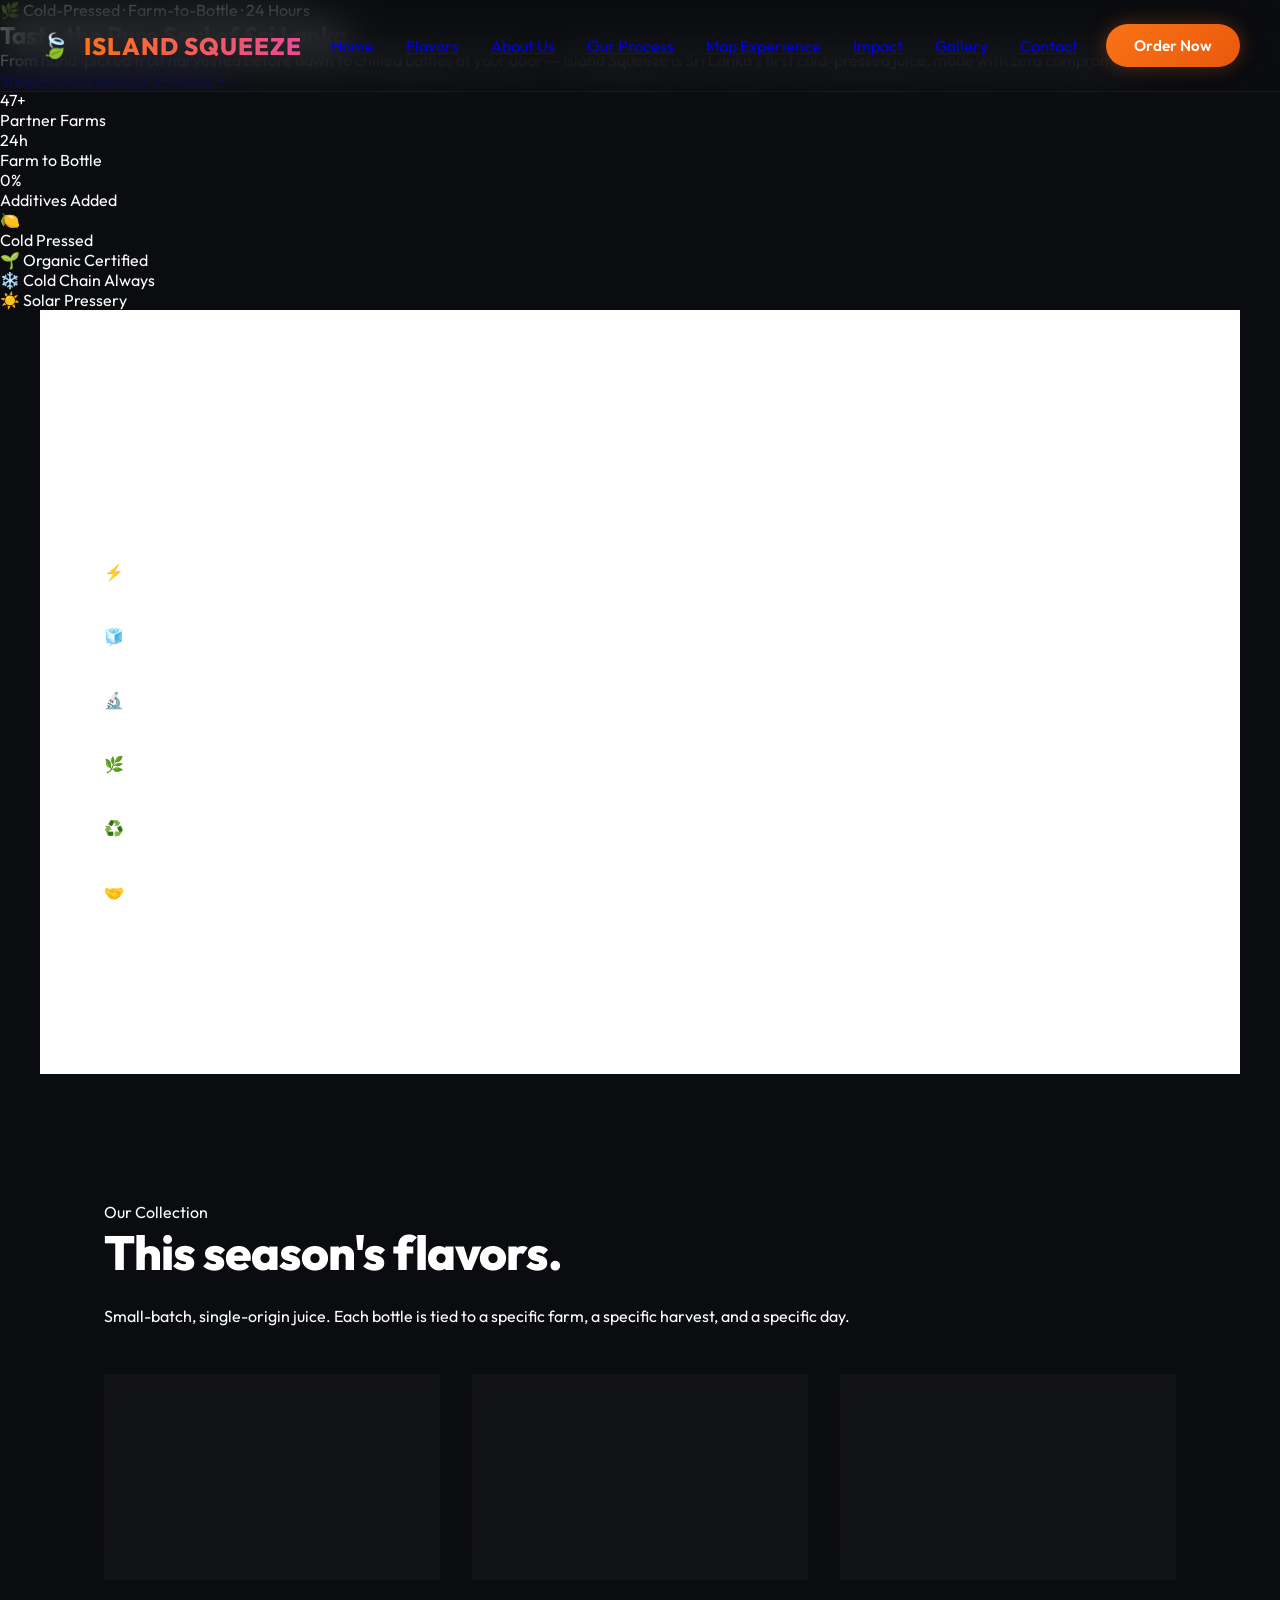
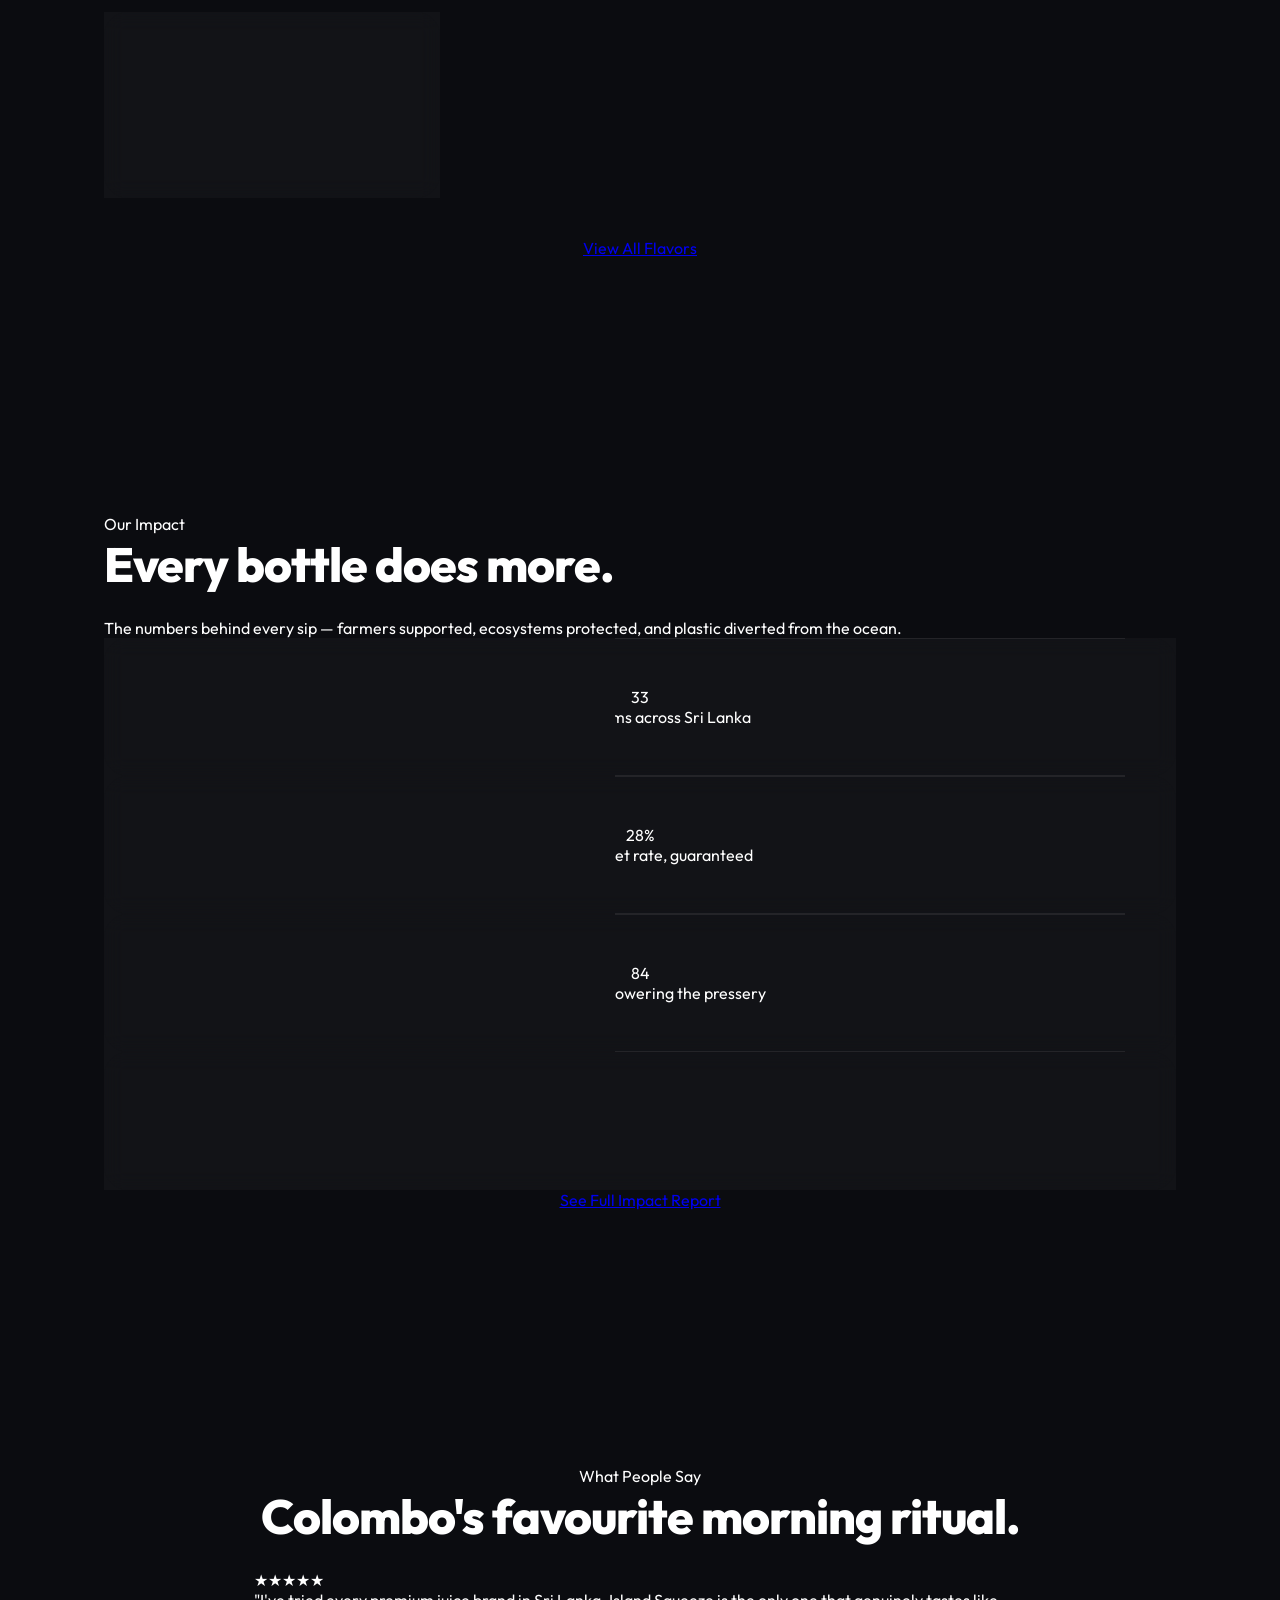
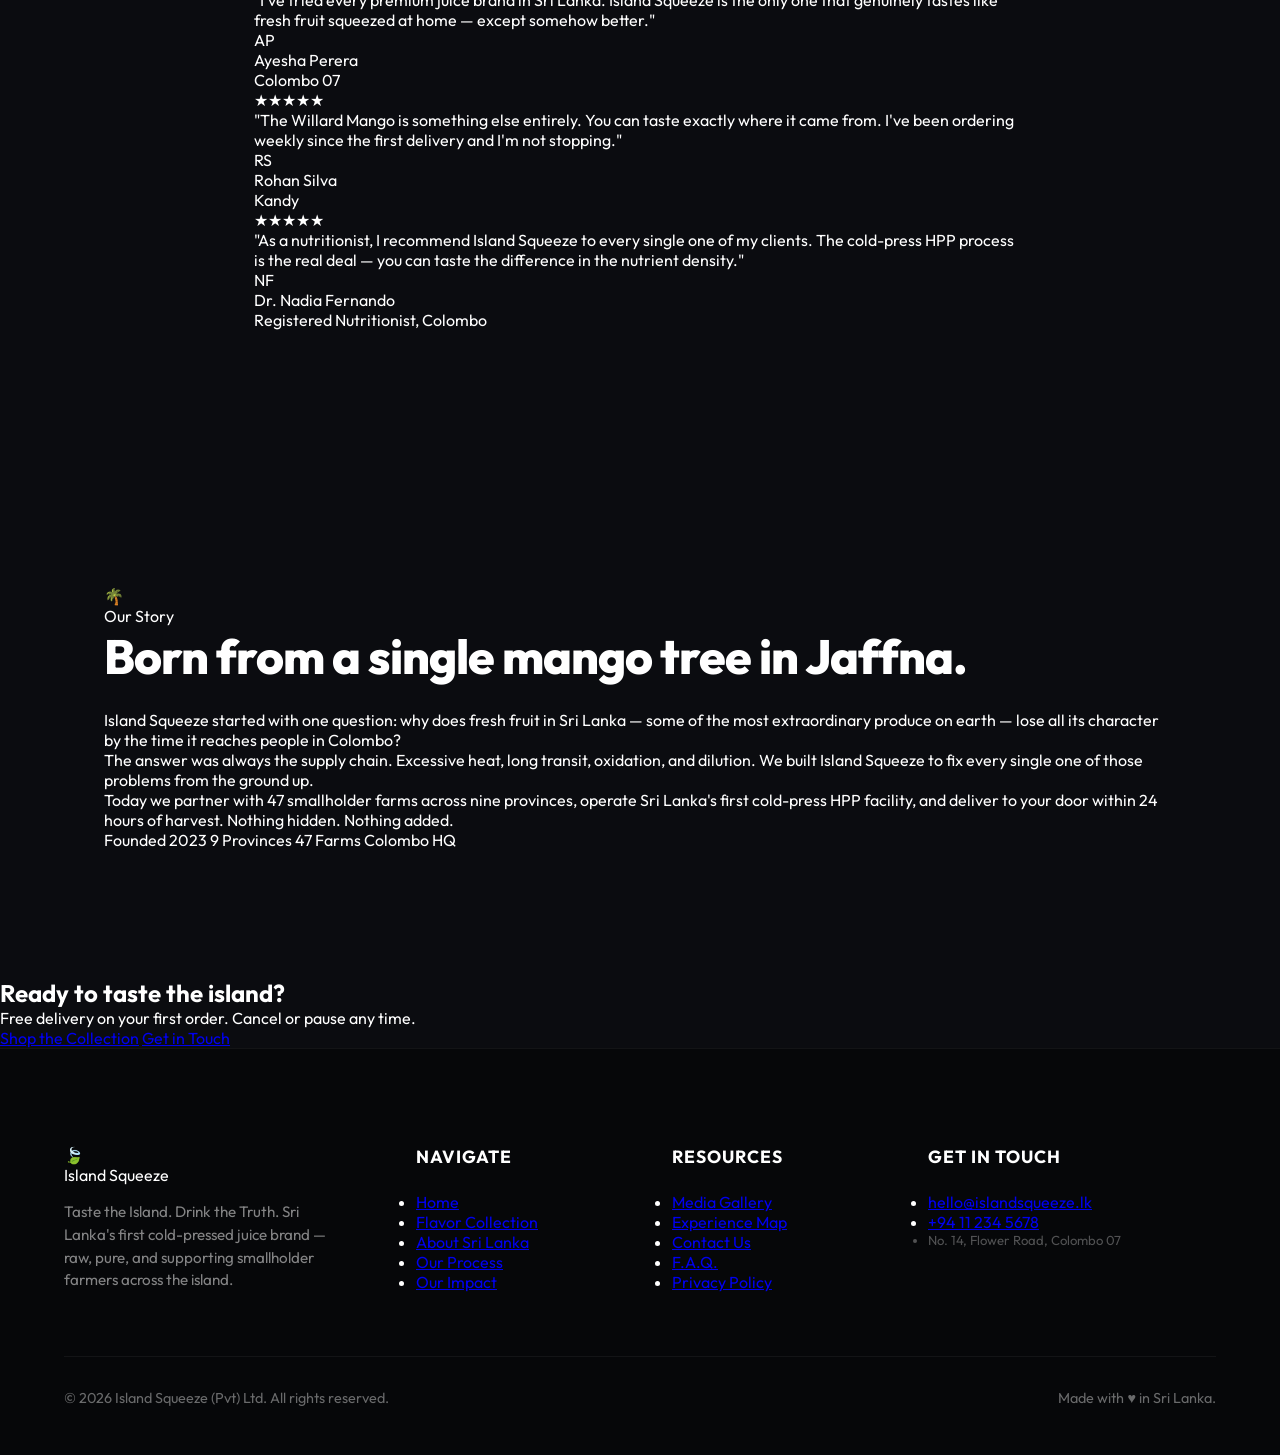
==== commit 94f8f289: "Index Page" ====
--- a/index.html
+++ b/index.html
@@ -5,1067 +5,7 @@
     <meta charset="UTF-8" />
     <meta name="viewport" content="width=device-width, initial-scale=1.0" />
     <title>Island Squeeze — Sri Lanka's Cold-Pressed Juice</title>
-    <style>
-        *,
-        *::before,
-        *::after {
-            box-sizing: border-box;
-            margin: 0;
-            padding: 0;
-        }
-
-        :root {
-            --green: #22C55E;
-            --green-dark: #16a34a;
-            --green-deep: #0a2a12;
-            --green-mid: #1a3d1a;
-            --yellow: #FCD34D;
-            --yellow-soft: #fef9c3;
-            --white: #ffffff;
-            --off-white: #f8faf8;
-            --text: #0f1f10;
-            --text-mid: #3d5c3f;
-            --text-muted: #6b8f6e;
-            --border: rgba(34, 197, 94, 0.15);
-            --card-bg: #ffffff;
-            --radius: 16px;
-            --radius-sm: 10px;
-            --radius-pill: 100px;
-        }
-
-        html {
-            scroll-behavior: smooth;
-        }
-
-        body {
-            font-family: 'Segoe UI', system-ui, -apple-system, sans-serif;
-            background: var(--off-white);
-            color: var(--text);
-            line-height: 1.6;
-            overflow-x: hidden;
-        }
-
-        /* ── NAVBAR ── */
-        .navbar {
-            position: fixed;
-            top: 0;
-            left: 0;
-            right: 0;
-            z-index: 100;
-            display: flex;
-            align-items: center;
-            justify-content: space-between;
-            padding: 0 2rem;
-            height: 64px;
-            background: rgba(248, 250, 248, 0.92);
-            backdrop-filter: blur(12px);
-            border-bottom: 1px solid var(--border);
-            transition: box-shadow 0.2s;
-        }
-
-        .navbar.scrolled {
-            box-shadow: 0 2px 20px rgba(0, 0, 0, 0.06);
-        }
-
-        .brand {
-            display: flex;
-            align-items: center;
-            gap: 10px;
-            text-decoration: none;
-            color: var(--text);
-        }
-
-        .brand-icon {
-            width: 34px;
-            height: 34px;
-            border-radius: 50%;
-            background: linear-gradient(135deg, var(--green), var(--yellow));
-            display: flex;
-            align-items: center;
-            justify-content: center;
-            font-size: 16px;
-            flex-shrink: 0;
-        }
-
-        .brand-text {
-            font-size: 1.1rem;
-            font-weight: 700;
-            letter-spacing: -0.02em;
-        }
-
-        .nav-links {
-            display: flex;
-            gap: 2px;
-            list-style: none;
-        }
-
-        .nav-links a {
-            display: block;
-            padding: 6px 12px;
-            border-radius: 8px;
-            font-size: 0.88rem;
-            color: var(--text-mid);
-            text-decoration: none;
-            transition: background 0.15s, color 0.15s;
-        }
-
-        .nav-links a:hover,
-        .nav-links a.active {
-            background: rgba(34, 197, 94, 0.1);
-            color: var(--green-dark);
-        }
-
-        .order-btn {
-            background: linear-gradient(135deg, var(--green), var(--green-dark));
-            color: #fff;
-            font-size: 0.88rem;
-            font-weight: 600;
-            padding: 9px 22px;
-            border-radius: var(--radius-pill);
-            border: none;
-            cursor: pointer;
-            text-decoration: none;
-            transition: transform 0.15s, box-shadow 0.15s;
-            box-shadow: 0 4px 14px rgba(34, 197, 94, 0.3);
-        }
-
-        .order-btn:hover {
-            transform: translateY(-1px);
-            box-shadow: 0 6px 20px rgba(34, 197, 94, 0.4);
-        }
-
-        /* ── HERO ── */
-        .hero {
-            min-height: 100vh;
-            background: linear-gradient(150deg, #062010 0%, #0d2e12 40%, #0a2810 70%, #071c0a 100%);
-            display: flex;
-            align-items: center;
-            justify-content: center;
-            position: relative;
-            overflow: hidden;
-            padding: 8rem 2rem 5rem;
-        }
-
-        .hero::before {
-            content: '';
-            position: absolute;
-            inset: 0;
-            background:
-                radial-gradient(ellipse 60% 60% at 20% 60%, rgba(34, 197, 94, 0.18) 0%, transparent 60%),
-                radial-gradient(ellipse 40% 40% at 80% 30%, rgba(252, 211, 77, 0.12) 0%, transparent 55%),
-                radial-gradient(ellipse 30% 50% at 60% 80%, rgba(34, 197, 94, 0.08) 0%, transparent 50%);
-            pointer-events: none;
-        }
-
-        .hero-grid {
-            position: relative;
-            z-index: 1;
-            display: grid;
-            grid-template-columns: 1fr 1fr;
-            align-items: center;
-            gap: 4rem;
-            max-width: 1100px;
-            margin: 0 auto;
-            width: 100%;
-        }
-
-        .hero-eyebrow {
-            display: inline-flex;
-            align-items: center;
-            gap: 8px;
-            background: rgba(34, 197, 94, 0.12);
-            border: 1px solid rgba(34, 197, 94, 0.25);
-            color: #4ade80;
-            font-size: 0.8rem;
-            font-weight: 600;
-            letter-spacing: 0.08em;
-            padding: 5px 14px;
-            border-radius: var(--radius-pill);
-            text-transform: uppercase;
-            margin-bottom: 1.5rem;
-        }
-
-        .hero h1 {
-            font-size: clamp(2.4rem, 5vw, 3.8rem);
-            font-weight: 800;
-            line-height: 1.1;
-            letter-spacing: -0.03em;
-            color: #fff;
-            margin-bottom: 1.5rem;
-        }
-
-        .hero h1 .accent {
-            background: linear-gradient(90deg, var(--green), var(--yellow));
-            -webkit-background-clip: text;
-            -webkit-text-fill-color: transparent;
-            background-clip: text;
-        }
-
-        .hero p {
-            font-size: 1.05rem;
-            color: rgba(255, 255, 255, 0.6);
-            line-height: 1.75;
-            margin-bottom: 2.5rem;
-            max-width: 440px;
-        }
-
-        .hero-actions {
-            display: flex;
-            gap: 1rem;
-            align-items: center;
-            flex-wrap: wrap;
-        }
-
-        .btn-primary {
-            background: linear-gradient(135deg, var(--green), var(--green-dark));
-            color: #fff;
-            font-size: 0.95rem;
-            font-weight: 600;
-            padding: 13px 30px;
-            border-radius: var(--radius-pill);
-            border: none;
-            cursor: pointer;
-            text-decoration: none;
-            box-shadow: 0 6px 24px rgba(34, 197, 94, 0.35);
-            transition: transform 0.15s, box-shadow 0.15s;
-        }
-
-        .btn-primary:hover {
-            transform: translateY(-2px);
-            box-shadow: 0 10px 30px rgba(34, 197, 94, 0.45);
-        }
-
-        .btn-ghost {
-            background: transparent;
-            color: rgba(255, 255, 255, 0.75);
-            font-size: 0.95rem;
-            font-weight: 500;
-            padding: 13px 24px;
-            border-radius: var(--radius-pill);
-            border: 1px solid rgba(255, 255, 255, 0.2);
-            cursor: pointer;
-            text-decoration: none;
-            transition: border-color 0.15s, color 0.15s;
-        }
-
-        .btn-ghost:hover {
-            border-color: rgba(255, 255, 255, 0.45);
-            color: #fff;
-        }
-
-        .hero-stats {
-            display: flex;
-            gap: 2rem;
-            margin-top: 3rem;
-            border-top: 1px solid rgba(255, 255, 255, 0.08);
-            padding-top: 2rem;
-        }
-
-        .hero-stat-num {
-            font-size: 1.8rem;
-            font-weight: 800;
-            color: #fff;
-            line-height: 1;
-        }
-
-        .hero-stat-num span {
-            color: var(--green);
-        }
-
-        .hero-stat-label {
-            font-size: 0.78rem;
-            color: rgba(255, 255, 255, 0.45);
-            margin-top: 4px;
-            text-transform: uppercase;
-            letter-spacing: 0.06em;
-        }
-
-        /* Hero visual side */
-        .hero-visual {
-            display: flex;
-            justify-content: center;
-            align-items: center;
-            position: relative;
-        }
-
-        .hero-bottle-ring {
-            width: 320px;
-            height: 320px;
-            border-radius: 50%;
-            border: 1px solid rgba(34, 197, 94, 0.2);
-            display: flex;
-            align-items: center;
-            justify-content: center;
-            position: relative;
-            animation: spin-slow 20s linear infinite;
-        }
-
-        .hero-bottle-ring::before {
-            content: '';
-            position: absolute;
-            inset: -16px;
-            border-radius: 50%;
-            border: 1px dashed rgba(252, 211, 77, 0.15);
-        }
-
-        @keyframes spin-slow {
-            from {
-                transform: rotate(0deg);
-            }
-
-            to {
-                transform: rotate(360deg);
-            }
-        }
-
-        .orbit-dot {
-            position: absolute;
-            width: 10px;
-            height: 10px;
-            border-radius: 50%;
-            background: var(--green);
-        }
-
-        .orbit-dot:nth-child(1) {
-            top: -5px;
-            left: 50%;
-            transform: translateX(-50%);
-        }
-
-        .orbit-dot:nth-child(2) {
-            bottom: -5px;
-            left: 50%;
-            transform: translateX(-50%);
-            background: var(--yellow);
-        }
-
-        .orbit-dot:nth-child(3) {
-            left: -5px;
-            top: 50%;
-            transform: translateY(-50%);
-            background: rgba(34, 197, 94, 0.5);
-        }
-
-        .orbit-dot:nth-child(4) {
-            right: -5px;
-            top: 50%;
-            transform: translateY(-50%);
-            background: rgba(252, 211, 77, 0.5);
-        }
-
-        .hero-bottle-inner {
-            width: 200px;
-            height: 200px;
-            border-radius: 50%;
-            background: radial-gradient(circle at 35% 35%, rgba(34, 197, 94, 0.3), rgba(34, 197, 94, 0.05));
-            border: 1px solid rgba(34, 197, 94, 0.3);
-            display: flex;
-            flex-direction: column;
-            align-items: center;
-            justify-content: center;
-            animation: spin-slow 20s linear infinite reverse;
-            text-align: center;
-            gap: 8px;
-        }
-
-        .hero-bottle-emoji {
-            font-size: 3.5rem;
-        }
-
-        .hero-bottle-label {
-            font-size: 0.7rem;
-            color: rgba(255, 255, 255, 0.5);
-            letter-spacing: 0.1em;
-            text-transform: uppercase;
-        }
-
-        .hero-badges {
-            position: absolute;
-            top: 10%;
-            right: -10%;
-            display: flex;
-            flex-direction: column;
-            gap: 10px;
-        }
-
-        .hero-badge-chip {
-            background: rgba(255, 255, 255, 0.05);
-            border: 1px solid rgba(255, 255, 255, 0.1);
-            border-radius: var(--radius-pill);
-            padding: 7px 14px;
-            font-size: 0.75rem;
-            color: rgba(255, 255, 255, 0.7);
-            white-space: nowrap;
-            backdrop-filter: blur(8px);
-        }
-
-        /* ── SECTIONS ── */
-        .section {
-            padding: 6rem 2rem;
-        }
-
-        .section-inner {
-            max-width: 1100px;
-            margin: 0 auto;
-        }
-
-        .section-label {
-            display: inline-flex;
-            align-items: center;
-            gap: 8px;
-            color: var(--green-dark);
-            font-size: 0.78rem;
-            font-weight: 700;
-            text-transform: uppercase;
-            letter-spacing: 0.1em;
-            margin-bottom: 1rem;
-        }
-
-        .section-label::before {
-            content: '';
-            width: 24px;
-            height: 2px;
-            background: var(--green);
-            border-radius: 2px;
-        }
-
-        .section-title {
-            font-size: clamp(1.8rem, 3.5vw, 2.6rem);
-            font-weight: 800;
-            letter-spacing: -0.03em;
-            color: var(--text);
-            margin-bottom: 1rem;
-            line-height: 1.2;
-        }
-
-        .section-sub {
-            font-size: 1rem;
-            color: var(--text-muted);
-            max-width: 520px;
-            line-height: 1.75;
-        }
-
-        .section-header {
-            margin-bottom: 3.5rem;
-        }
-
-        /* ── WHY US ── */
-        .why-grid {
-            display: grid;
-            grid-template-columns: repeat(3, 1fr);
-            gap: 1.5rem;
-        }
-
-        .why-card {
-            background: var(--card-bg);
-            border: 1px solid rgba(0, 0, 0, 0.06);
-            border-radius: var(--radius);
-            padding: 2rem;
-            transition: transform 0.2s, box-shadow 0.2s;
-        }
-
-        .why-card:hover {
-            transform: translateY(-4px);
-            box-shadow: 0 12px 40px rgba(0, 0, 0, 0.08);
-        }
-
-        .why-icon {
-            width: 48px;
-            height: 48px;
-            border-radius: 12px;
-            background: linear-gradient(135deg, rgba(34, 197, 94, 0.12), rgba(34, 197, 94, 0.04));
-            display: flex;
-            align-items: center;
-            justify-content: center;
-            font-size: 1.4rem;
-            margin-bottom: 1.25rem;
-            border: 1px solid rgba(34, 197, 94, 0.15);
-        }
-
-        .why-card h3 {
-            font-size: 1.05rem;
-            font-weight: 700;
-            margin-bottom: 0.6rem;
-            color: var(--text);
-        }
-
-        .why-card p {
-            font-size: 0.88rem;
-            color: var(--text-muted);
-            line-height: 1.65;
-        }
-
-        /* ── FLAVORS ── */
-        .flavors-section {
-            background: var(--green-deep);
-        }
-
-        .flavors-section .section-title {
-            color: #fff;
-        }
-
-        .flavors-section .section-sub {
-            color: rgba(255, 255, 255, 0.5);
-        }
-
-        .flavors-section .section-label {
-            color: #4ade80;
-        }
-
-        .flavors-grid {
-            display: grid;
-            grid-template-columns: repeat(4, 1fr);
-            gap: 1.25rem;
-        }
-
-        .flavor-card {
-            border-radius: var(--radius);
-            overflow: hidden;
-            border: 1px solid rgba(255, 255, 255, 0.07);
-            transition: transform 0.2s;
-            cursor: pointer;
-        }
-
-        .flavor-card:hover {
-            transform: translateY(-6px);
-        }
-
-        .flavor-thumb {
-            height: 180px;
-            display: flex;
-            align-items: center;
-            justify-content: center;
-            font-size: 4rem;
-        }
-
-        .flavor-body {
-            padding: 1.25rem;
-            background: rgba(255, 255, 255, 0.04);
-        }
-
-        .flavor-name {
-            font-size: 0.95rem;
-            font-weight: 700;
-            color: #fff;
-            margin-bottom: 4px;
-        }
-
-        .flavor-desc {
-            font-size: 0.8rem;
-            color: rgba(255, 255, 255, 0.5);
-            line-height: 1.5;
-            margin-bottom: 1rem;
-        }
-
-        .flavor-tag {
-            display: inline-block;
-            font-size: 0.7rem;
-            font-weight: 600;
-            padding: 3px 10px;
-            border-radius: var(--radius-pill);
-            text-transform: uppercase;
-            letter-spacing: 0.06em;
-        }
-
-        .tag-green {
-            background: rgba(34, 197, 94, 0.15);
-            color: #4ade80;
-        }
-
-        .tag-yellow {
-            background: rgba(252, 211, 77, 0.15);
-            color: #fde68a;
-        }
-
-        .tag-coral {
-            background: rgba(251, 113, 133, 0.15);
-            color: #fda4af;
-        }
-
-        .tag-purple {
-            background: rgba(167, 139, 250, 0.15);
-            color: #c4b5fd;
-        }
-
-        /* ── PROCESS STRIP ── */
-        .process-strip {
-            background: #fff;
-        }
-
-        .process-steps {
-            display: grid;
-            grid-template-columns: repeat(4, 1fr);
-            position: relative;
-            gap: 0;
-        }
-
-        .process-steps::before {
-            content: '';
-            position: absolute;
-            top: 28px;
-            left: 12.5%;
-            right: 12.5%;
-            height: 2px;
-            background: linear-gradient(90deg, var(--green), var(--yellow));
-            z-index: 0;
-        }
-
-        .process-step {
-            text-align: center;
-            padding: 0 1.5rem 0;
-            position: relative;
-            z-index: 1;
-        }
-
-        .step-dot {
-            width: 56px;
-            height: 56px;
-            border-radius: 50%;
-            background: linear-gradient(135deg, var(--green), var(--green-dark));
-            display: flex;
-            align-items: center;
-            justify-content: center;
-            font-size: 1.25rem;
-            margin: 0 auto 1.25rem;
-            box-shadow: 0 4px 14px rgba(34, 197, 94, 0.35);
-        }
-
-        .process-step h4 {
-            font-size: 0.92rem;
-            font-weight: 700;
-            margin-bottom: 0.4rem;
-            color: var(--text);
-        }
-
-        .process-step p {
-            font-size: 0.82rem;
-            color: var(--text-muted);
-            line-height: 1.55;
-        }
-
-        /* ── IMPACT COUNTERS ── */
-        .impact-section {
-            background: linear-gradient(135deg, #062010, #0d2e12);
-        }
-
-        .impact-section .section-title {
-            color: #fff;
-        }
-
-        .impact-section .section-sub {
-            color: rgba(255, 255, 255, 0.5);
-        }
-
-        .impact-section .section-label {
-            color: #4ade80;
-        }
-
-        .counters-grid {
-            display: grid;
-            grid-template-columns: repeat(4, 1fr);
-            gap: 1.5rem;
-            margin-bottom: 4rem;
-        }
-
-        .counter-card {
-            background: rgba(255, 255, 255, 0.05);
-            border: 1px solid rgba(255, 255, 255, 0.08);
-            border-radius: var(--radius);
-            padding: 2rem;
-            text-align: center;
-        }
-
-        .counter-num {
-            font-size: 2.8rem;
-            font-weight: 800;
-            color: var(--green);
-            line-height: 1;
-        }
-
-        .counter-unit {
-            font-size: 1.4rem;
-            font-weight: 800;
-            color: var(--yellow);
-        }
-
-        .counter-label {
-            font-size: 0.82rem;
-            color: rgba(255, 255, 255, 0.45);
-            margin-top: 8px;
-            line-height: 1.4;
-            text-transform: uppercase;
-            letter-spacing: 0.06em;
-        }
-
-        /* ── TESTIMONIALS ── */
-        .testimonials-section {
-            background: var(--off-white);
-        }
-
-        .testimonials-grid {
-            display: grid;
-            grid-template-columns: repeat(3, 1fr);
-            gap: 1.5rem;
-        }
-
-        .testimonial-card {
-            background: var(--card-bg);
-            border: 1px solid rgba(0, 0, 0, 0.06);
-            border-radius: var(--radius);
-            padding: 2rem;
-        }
-
-        .stars {
-            color: var(--yellow);
-            font-size: 0.9rem;
-            margin-bottom: 1rem;
-            letter-spacing: 2px;
-        }
-
-        .testimonial-text {
-            font-size: 0.92rem;
-            color: var(--text-mid);
-            line-height: 1.7;
-            margin-bottom: 1.5rem;
-            font-style: italic;
-        }
-
-        .testimonial-author {
-            display: flex;
-            align-items: center;
-            gap: 10px;
-        }
-
-        .author-avatar {
-            width: 38px;
-            height: 38px;
-            border-radius: 50%;
-            background: linear-gradient(135deg, var(--green), var(--yellow));
-            display: flex;
-            align-items: center;
-            justify-content: center;
-            font-size: 0.85rem;
-            font-weight: 700;
-            color: #fff;
-        }
-
-        .author-name {
-            font-size: 0.88rem;
-            font-weight: 700;
-            color: var(--text);
-        }
-
-        .author-location {
-            font-size: 0.78rem;
-            color: var(--text-muted);
-        }
-
-        /* ── ORIGIN STORY ── */
-        .origin-section {
-            background: #fff;
-        }
-
-        .origin-grid {
-            display: grid;
-            grid-template-columns: 1fr 1fr;
-            align-items: center;
-            gap: 5rem;
-        }
-
-        .origin-img {
-            border-radius: var(--radius);
-            background: linear-gradient(135deg, #0d2e12, #1a4d20);
-            height: 460px;
-            display: flex;
-            align-items: center;
-            justify-content: center;
-            font-size: 6rem;
-            position: relative;
-            overflow: hidden;
-        }
-
-        .origin-img::before {
-            content: '';
-            position: absolute;
-            inset: 0;
-            background: radial-gradient(ellipse at 30% 40%, rgba(34, 197, 94, 0.2), transparent 60%),
-                radial-gradient(ellipse at 70% 70%, rgba(252, 211, 77, 0.1), transparent 50%);
-        }
-
-        .origin-img span {
-            position: relative;
-            z-index: 1;
-        }
-
-        .origin-text h2 {
-            font-size: clamp(1.8rem, 3vw, 2.4rem);
-            font-weight: 800;
-            letter-spacing: -0.03em;
-            margin-bottom: 1.25rem;
-        }
-
-        .origin-text p {
-            font-size: 0.95rem;
-            color: var(--text-muted);
-            line-height: 1.8;
-            margin-bottom: 1.25rem;
-        }
-
-        .origin-pills {
-            display: flex;
-            gap: 10px;
-            flex-wrap: wrap;
-            margin-top: 2rem;
-        }
-
-        .origin-pill {
-            background: rgba(34, 197, 94, 0.08);
-            border: 1px solid rgba(34, 197, 94, 0.2);
-            color: var(--green-dark);
-            font-size: 0.82rem;
-            font-weight: 600;
-            padding: 6px 16px;
-            border-radius: var(--radius-pill);
-        }
-
-        /* ── CTA BAND ── */
-        .cta-band {
-            background: linear-gradient(135deg, var(--green-deep), #102810);
-            padding: 5rem 2rem;
-            text-align: center;
-            position: relative;
-            overflow: hidden;
-        }
-
-        .cta-band::before {
-            content: '';
-            position: absolute;
-            inset: 0;
-            background: radial-gradient(ellipse 50% 80% at 50% 50%, rgba(34, 197, 94, 0.15), transparent 65%);
-        }
-
-        .cta-band-inner {
-            position: relative;
-            z-index: 1;
-        }
-
-        .cta-band h2 {
-            font-size: clamp(2rem, 4vw, 3rem);
-            font-weight: 800;
-            color: #fff;
-            margin-bottom: 1rem;
-            letter-spacing: -0.03em;
-        }
-
-        .cta-band h2 span {
-            color: var(--green);
-        }
-
-        .cta-band p {
-            color: rgba(255, 255, 255, 0.55);
-            font-size: 1rem;
-            margin-bottom: 2.5rem;
-        }
-
-        .cta-row {
-            display: flex;
-            gap: 1rem;
-            justify-content: center;
-            flex-wrap: wrap;
-        }
-
-        /* ── FOOTER ── */
-        footer {
-            background: #040e06;
-            color: rgba(255, 255, 255, 0.6);
-            padding: 4rem 2rem 2rem;
-        }
-
-        .footer-inner {
-            max-width: 1100px;
-            margin: 0 auto;
-        }
-
-        .footer-grid {
-            display: grid;
-            grid-template-columns: 2fr 1fr 1fr 1fr;
-            gap: 3rem;
-            margin-bottom: 3rem;
-        }
-
-        .footer-brand-row {
-            display: flex;
-            align-items: center;
-            gap: 10px;
-            margin-bottom: 1rem;
-        }
-
-        .footer-brand-icon {
-            width: 30px;
-            height: 30px;
-            border-radius: 50%;
-            background: linear-gradient(135deg, var(--green), var(--yellow));
-            display: flex;
-            align-items: center;
-            justify-content: center;
-            font-size: 14px;
-        }
-
-        .footer-brand-name {
-            font-size: 1rem;
-            font-weight: 700;
-            color: #fff;
-        }
-
-        .footer-brand p {
-            font-size: 0.82rem;
-            line-height: 1.7;
-            color: rgba(255, 255, 255, 0.4);
-            max-width: 260px;
-        }
-
-        .footer-col h4 {
-            font-size: 0.8rem;
-            font-weight: 700;
-            color: #fff;
-            margin-bottom: 1rem;
-            text-transform: uppercase;
-            letter-spacing: 0.08em;
-        }
-
-        .footer-col ul {
-            list-style: none;
-            display: flex;
-            flex-direction: column;
-            gap: 8px;
-        }
-
-        .footer-col ul li a {
-            font-size: 0.85rem;
-            color: rgba(255, 255, 255, 0.45);
-            text-decoration: none;
-            transition: color 0.15s;
-        }
-
-        .footer-col ul li a:hover {
-            color: var(--green);
-        }
-
-        .footer-bottom {
-            border-top: 1px solid rgba(255, 255, 255, 0.07);
-            padding-top: 1.5rem;
-            display: flex;
-            justify-content: space-between;
-            align-items: center;
-            font-size: 0.78rem;
-            color: rgba(255, 255, 255, 0.25);
-            flex-wrap: wrap;
-            gap: 8px;
-        }
-
-        .footer-green {
-            color: var(--green);
-        }
-
-        /* ── SCROLL REVEAL ── */
-        .reveal {
-            opacity: 0;
-            transform: translateY(24px);
-            transition: opacity 0.55s ease, transform 0.55s ease;
-        }
-
-        .reveal.visible {
-            opacity: 1;
-            transform: translateY(0);
-        }
-
-        /* ── RESPONSIVE ── */
-        @media (max-width: 900px) {
-            .hero-grid {
-                grid-template-columns: 1fr;
-                text-align: center;
-                gap: 3rem;
-            }
-
-            .hero p {
-                margin: 0 auto 2.5rem;
-            }
-
-            .hero-actions {
-                justify-content: center;
-            }
-
-            .hero-stats {
-                justify-content: center;
-            }
-
-            .hero-visual {
-                order: -1;
-            }
-
-            .hero-badges {
-                display: none;
-            }
-
-            .why-grid,
-            .flavors-grid {
-                grid-template-columns: repeat(2, 1fr);
-            }
-
-            .process-steps {
-                grid-template-columns: repeat(2, 1fr);
-            }
-
-            .process-steps::before {
-                display: none;
-            }
-
-            .counters-grid {
-                grid-template-columns: repeat(2, 1fr);
-            }
-
-            .testimonials-grid {
-                grid-template-columns: 1fr;
-            }
-
-            .origin-grid {
-                grid-template-columns: 1fr;
-            }
-
-            .footer-grid {
-                grid-template-columns: 1fr 1fr;
-            }
-        }
-
-        @media (max-width: 600px) {
-            .navbar {
-                padding: 0 1rem;
-            }
-
-            .nav-links {
-                display: none;
-            }
-
-            .why-grid,
-            .flavors-grid,
-            .process-steps,
-            .counters-grid {
-                grid-template-columns: 1fr;
-            }
-
-            .hero h1 {
-                font-size: 2.2rem;
-            }
-
-            .section {
-                padding: 4rem 1.25rem;
-            }
-
-            .footer-grid {
-                grid-template-columns: 1fr;
-            }
-        }
-    </style>
+    <link rel="stylesheet" href="style.css">
 </head>
 
 <body>
@@ -1079,7 +19,7 @@
         <ul class="nav-links">
             <li><a href="index.html" class="active">Home</a></li>
             <li><a href="flavors.html">Flavors</a></li>
-            <li><a href="about.html">Sri Lanka</a></li>
+            <li><a href="about.html">About Us</a></li>
             <li><a href="farm-to-bottle.html">Our Process</a></li>
             <li><a href="experience.html">Map Experience</a></li>
             <li><a href="impact.html">Impact</a></li>
--- a/style.css
+++ b/style.css
@@ -0,0 +1,1527 @@
+@import url('https://fonts.googleapis.com/css2?family=Outfit:wght@300;400;600;800;900&display=swap');
+
+:root {
+    --theme-color: #FFB74D;
+    --theme-color-rgb: 255, 183, 77;
+    --theme-gradient: linear-gradient(135deg, #FFB74D 0%, #FFA726 100%);
+    --bg-dark: #0b0c10;
+    --card-bg: rgba(255, 255, 255, 0.03);
+    --card-border: rgba(255, 255, 255, 0.08);
+}
+
+* {
+    box-sizing: border-box;
+    margin: 0;
+    padding: 0;
+    -webkit-font-smoothing: antialiased;
+    -moz-osx-font-smoothing: grayscale;
+}
+
+body {
+    font-family: 'Outfit', sans-serif;
+    background: var(--bg-dark);
+    color: #ffffff;
+    overflow-x: hidden;
+    transition: background 0.8s cubic-bezier(0.16, 1, 0.3, 1);
+}
+
+/* Custom Selection */
+::selection {
+    background-color: #f97316; /* bg-orange-500 */
+    color: #ffffff;
+}
+
+/* Hide Scrollbar */
+::-webkit-scrollbar {
+    width: 6px;
+    height: 6px;
+}
+::-webkit-scrollbar-track {
+    background: rgba(0, 0, 0, 0.2);
+}
+::-webkit-scrollbar-thumb {
+    background: rgba(255, 255, 255, 0.1);
+    border-radius: 3px;
+}
+::-webkit-scrollbar-thumb:hover {
+    background: rgba(255, 255, 255, 0.2);
+}
+
+/* Navbar */
+.navbar {
+    position: fixed;
+    top: 0;
+    left: 0;
+    width: 100%;
+    z-index: 100;
+    display: flex;
+    justify-content: space-between;
+    align-items: center;
+    padding: 1.5rem 2.5rem;
+    backdrop-filter: blur(20px);
+    -webkit-backdrop-filter: blur(20px);
+    border-bottom: 1px solid rgba(255, 255, 255, 0.05);
+    background: rgba(11, 12, 16, 0.5);
+    transition: all 0.3s ease;
+}
+
+.navbar.scrolled {
+    padding: 1rem 2.5rem;
+    border-bottom: 1px solid rgba(255, 255, 255, 0.1);
+    background: rgba(11, 12, 16, 0.8);
+}
+
+.brand {
+    display: flex;
+    align-items: center;
+    gap: 0.75rem;
+    font-weight: 800;
+    font-size: 1.5rem;
+    text-transform: uppercase;
+    letter-spacing: 1px;
+    cursor: pointer;
+    text-decoration: none;
+}
+
+.brand-icon {
+    width: 2rem;
+    height: 2rem;
+    fill: url(#brand-gradient);
+    transition: transform 0.5s ease;
+}
+
+.brand:hover .brand-icon {
+    transform: rotate(15deg) scale(1.1);
+}
+
+.brand-text {
+    background: linear-gradient(90deg, #f97316, #ec4899);
+    -webkit-background-clip: text;
+    -webkit-text-fill-color: transparent;
+}
+
+.nav-links {
+    display: flex;
+    gap: 2rem;
+    list-style: none;
+}
+
+.nav-link {
+    color: rgba(255, 255, 255, 0.7);
+    text-decoration: none;
+    font-weight: 600;
+    font-size: 0.95rem;
+    transition: color 0.3s ease;
+}
+
+.nav-link:hover, .nav-link.active {
+    color: #ffffff;
+}
+
+.order-btn {
+    background: linear-gradient(135deg, #f97316 0%, #ea580c 100%);
+    color: #ffffff;
+    border: none;
+    padding: 0.75rem 1.75rem;
+    border-radius: 50px;
+    font-weight: 600;
+    font-size: 0.95rem;
+    cursor: pointer;
+    box-shadow: 0 0 20px rgba(249, 115, 22, 0.3);
+    transition: all 0.3s ease;
+    text-decoration: none;
+}
+
+.order-btn:hover {
+    transform: translateY(-2px);
+    box-shadow: 0 0 30px rgba(249, 115, 22, 0.5);
+    background: linear-gradient(135deg, #ea580c 0%, #c2410c 100%);
+}
+
+/* Scrollytelling Engine Container */
+.scrolly-container {
+    position: relative;
+    height: 500vh; /* Scroll height */
+}
+
+.sticky-viewport {
+    position: sticky;
+    top: 0;
+    height: 100vh;
+    width: 100%;
+    overflow: hidden;
+    background: radial-gradient(circle at center, rgba(var(--theme-color-rgb), 0.15) 0%, rgba(11, 12, 16, 0) 70%);
+}
+
+/* Canvas container styling */
+.canvas-wrapper {
+    position: absolute;
+    top: 0;
+    left: 0;
+    width: 100%;
+    height: 100%;
+    display: flex;
+    align-items: center;
+    justify-content: center;
+    pointer-events: none;
+    z-index: 2;
+}
+
+.canvas-wrapper canvas {
+    max-width: 100%;
+    max-height: 100%;
+    object-fit: contain;
+}
+
+/* Text Overlays */
+.overlay-text-container {
+    position: absolute;
+    top: 0;
+    left: 0;
+    width: 100%;
+    height: 100%;
+    z-index: 3;
+    pointer-events: none;
+}
+
+.overlay-section {
+    position: absolute;
+    top: 0;
+    left: 0;
+    width: 100%;
+    height: 100%;
+    display: flex;
+    flex-direction: column;
+    justify-content: center;
+    padding: 0 10%;
+    opacity: 0;
+    transform: translateY(30px);
+    transition: opacity 0.5s ease-out, transform 0.5s ease-out;
+}
+
+.overlay-section.align-center {
+    align-items: center;
+    text-align: center;
+}
+
+.overlay-section.align-left {
+    align-items: flex-start;
+    text-align: left;
+    max-width: 45%;
+}
+
+.overlay-section.align-right {
+    align-items: flex-end;
+    text-align: right;
+    margin-left: auto;
+    max-width: 45%;
+}
+
+.overlay-section h2 {
+    font-size: clamp(3rem, 6vw, 6rem);
+    font-weight: 900;
+    line-height: 1.1;
+    margin-bottom: 1rem;
+    letter-spacing: -2px;
+}
+
+.overlay-section p {
+    font-size: clamp(1.1rem, 2vw, 1.8rem);
+    color: rgba(255, 255, 255, 0.8);
+    font-weight: 400;
+    max-width: 600px;
+    line-height: 1.4;
+}
+
+.glow-text {
+    text-shadow: 0 0 30px rgba(var(--theme-color-rgb), 0.4);
+}
+
+/* Side navigation arrows & menu */
+.nav-arrows {
+    position: fixed;
+    top: 50%;
+    transform: translateY(-50%);
+    width: 100%;
+    display: flex;
+    justify-content: space-between;
+    padding: 0 2rem;
+    pointer-events: none;
+    z-index: 10;
+}
+
+.nav-arrow {
+    width: 3.5rem;
+    height: 3.5rem;
+    border-radius: 50%;
+    border: 1px solid rgba(255, 255, 255, 0.1);
+    background: rgba(11, 12, 16, 0.6);
+    color: #ffffff;
+    display: flex;
+    align-items: center;
+    justify-content: center;
+    cursor: pointer;
+    pointer-events: auto;
+    backdrop-filter: blur(10px);
+    transition: all 0.3s cubic-bezier(0.16, 1, 0.3, 1);
+}
+
+.nav-arrow:hover {
+    background: #ffffff;
+    color: #000000;
+    transform: scale(1.1);
+}
+
+/* Bottom flavor menu */
+.flavor-pill-menu {
+    position: fixed;
+    bottom: 2rem;
+    left: 50%;
+    transform: translateX(-50%);
+    display: flex;
+    gap: 0.75rem;
+    padding: 0.5rem;
+    border-radius: 100px;
+    border: 1px solid rgba(255, 255, 255, 0.1);
+    background: rgba(11, 12, 16, 0.7);
+    backdrop-filter: blur(20px);
+    z-index: 10;
+    box-shadow: 0 10px 30px rgba(0,0,0,0.5);
+}
+
+.flavor-pill {
+    padding: 0.75rem 1.5rem;
+    border-radius: 50px;
+    border: none;
+    background: transparent;
+    color: rgba(255, 255, 255, 0.6);
+    font-weight: 600;
+    font-size: 0.9rem;
+    cursor: pointer;
+    transition: all 0.3s ease;
+}
+
+.flavor-pill.active {
+    background: var(--theme-color);
+    color: #000000;
+    box-shadow: 0 4px 15px rgba(var(--theme-color-rgb), 0.4);
+}
+
+/* Main Content (under scrollytelling) */
+.content-sections {
+    position: relative;
+    z-index: 5;
+    background: var(--bg-dark);
+}
+
+/* General Section Styling */
+.section {
+    padding: 8rem 4rem;
+    max-width: 1200px;
+    margin: 0 auto;
+}
+
+.reveal-grid {
+    display: grid;
+    grid-template-columns: 1fr 1fr;
+    gap: 4rem;
+    align-items: center;
+}
+
+@media (max-width: 768px) {
+    .reveal-grid {
+        grid-template-columns: 1fr;
+        gap: 2rem;
+        text-align: center;
+    }
+}
+
+/* Glass Card */
+.glass-card {
+    background: var(--card-bg);
+    border: 1px solid var(--card-border);
+    border-radius: 24px;
+    padding: 3rem;
+    backdrop-filter: blur(10px);
+    -webkit-backdrop-filter: blur(10px);
+    box-shadow: 0 20px 50px rgba(0, 0, 0, 0.3);
+}
+
+.section-title {
+    font-size: 3rem;
+    font-weight: 800;
+    margin-bottom: 1.5rem;
+    letter-spacing: -1px;
+}
+
+.section-text {
+    font-size: 1.15rem;
+    line-height: 1.7;
+    color: rgba(255, 255, 255, 0.7);
+    margin-bottom: 2rem;
+}
+
+/* Features List */
+.features-container {
+    display: flex;
+    flex-wrap: wrap;
+    gap: 1rem;
+    margin-top: 1.5rem;
+}
+
+.feature-badge {
+    padding: 0.5rem 1.25rem;
+    border-radius: 50px;
+    background: rgba(255, 255, 255, 0.05);
+    border: 1px solid rgba(255, 255, 255, 0.1);
+    font-size: 0.95rem;
+    font-weight: 600;
+    display: flex;
+    align-items: center;
+    gap: 0.5rem;
+}
+
+.feature-badge::before {
+    content: '';
+    width: 6px;
+    height: 6px;
+    border-radius: 50%;
+    background: var(--theme-color);
+}
+
+/* Stats grid */
+.stats-grid {
+    display: grid;
+    grid-template-columns: repeat(3, 1fr);
+    gap: 1.5rem;
+}
+
+.stat-item {
+    text-align: center;
+    padding: 1.5rem;
+    border-radius: 16px;
+    background: rgba(255, 255, 255, 0.02);
+    border: 1px solid rgba(255, 255, 255, 0.05);
+}
+
+.stat-val {
+    font-size: 2.5rem;
+    font-weight: 800;
+    color: var(--theme-color);
+    margin-bottom: 0.25rem;
+}
+
+.stat-lbl {
+    font-size: 0.9rem;
+    color: rgba(255, 255, 255, 0.5);
+    text-transform: uppercase;
+    font-weight: 600;
+    letter-spacing: 1px;
+}
+
+/* Buy Now section details */
+.buy-now-card {
+    background: linear-gradient(135deg, rgba(255, 255, 255, 0.04) 0%, rgba(255, 255, 255, 0.01) 100%);
+    border: 1px solid rgba(255, 255, 255, 0.08);
+    border-radius: 32px;
+    padding: 4rem;
+    box-shadow: 0 30px 60px rgba(0, 0, 0, 0.4);
+    display: grid;
+    grid-template-columns: 1.2fr 1fr;
+    gap: 4rem;
+}
+
+@media (max-width: 900px) {
+    .buy-now-card {
+        grid-template-columns: 1fr;
+        gap: 2rem;
+        padding: 2.5rem;
+    }
+}
+
+.price-display {
+    margin-bottom: 2rem;
+}
+
+.price-amount {
+    font-size: 5rem;
+    font-weight: 900;
+    color: var(--theme-color);
+    line-height: 1;
+}
+
+.price-unit {
+    font-size: 1.2rem;
+    color: rgba(255, 255, 255, 0.5);
+    margin-top: 0.5rem;
+}
+
+.buy-params {
+    display: flex;
+    flex-direction: column;
+    gap: 1rem;
+    margin-bottom: 2.5rem;
+}
+
+.buy-param-item {
+    display: flex;
+    align-items: center;
+    gap: 0.75rem;
+    font-size: 1.1rem;
+    font-weight: 500;
+}
+
+.buy-param-item svg {
+    color: var(--theme-color);
+    width: 1.5rem;
+    height: 1.5rem;
+}
+
+.buy-checkout {
+    display: flex;
+    flex-direction: column;
+    justify-content: center;
+    gap: 1.5rem;
+    border-left: 1px solid rgba(255, 255, 255, 0.08);
+    padding-left: 4rem;
+}
+
+@media (max-width: 900px) {
+    .buy-checkout {
+        border-left: none;
+        padding-left: 0;
+        border-top: 1px solid rgba(255, 255, 255, 0.08);
+        padding-top: 2rem;
+    }
+}
+
+.checkout-btn {
+    width: 100%;
+    padding: 1.25rem;
+    font-size: 1.2rem;
+    border-radius: 50px;
+    font-weight: 700;
+    text-transform: uppercase;
+    letter-spacing: 1px;
+}
+
+.delivery-note {
+    font-size: 0.95rem;
+    color: rgba(255, 255, 255, 0.6);
+    line-height: 1.5;
+    text-align: center;
+}
+
+.policy-note {
+    font-size: 0.85rem;
+    color: rgba(255, 255, 255, 0.4);
+    text-align: center;
+    margin-top: 0.5rem;
+}
+
+/* Next Flavor slanted CTA */
+.next-flavor-cta {
+    position: relative;
+    width: 100%;
+    height: 350px;
+    overflow: hidden;
+    cursor: pointer;
+    background: #000;
+}
+
+.next-flavor-bg {
+    position: absolute;
+    top: 0;
+    left: 0;
+    width: 100%;
+    height: 100%;
+    background: var(--next-theme-gradient, linear-gradient(135deg, #8D6E63 0%, #5D4037 100%));
+    clip-path: polygon(0 15%, 100% 0, 100% 100%, 0 100%);
+    transition: transform 0.6s cubic-bezier(0.16, 1, 0.3, 1), clip-path 0.6s ease;
+    display: flex;
+    align-items: center;
+    justify-content: center;
+    z-index: 1;
+}
+
+.next-flavor-cta:hover .next-flavor-bg {
+    transform: scale(1.05);
+    clip-path: polygon(0 8%, 100% 0, 100% 100%, 0 100%);
+}
+
+.next-flavor-content {
+    position: relative;
+    z-index: 2;
+    text-align: center;
+    padding-top: 3rem;
+    color: #ffffff;
+    mix-blend-mode: difference;
+}
+
+.next-label {
+    font-size: 0.9rem;
+    text-transform: uppercase;
+    letter-spacing: 3px;
+    font-weight: 800;
+    margin-bottom: 0.5rem;
+    color: rgba(255, 255, 255, 0.7);
+}
+
+.next-title {
+    font-size: clamp(3rem, 5vw, 5rem);
+    font-weight: 900;
+    letter-spacing: -2px;
+}
+
+/* Footer styling */
+footer {
+    background: #060709;
+    border-top: 1px solid rgba(255, 255, 255, 0.05);
+    padding: 6rem 4rem 3rem 4rem;
+}
+
+.footer-grid {
+    max-width: 1200px;
+    margin: 0 auto;
+    display: grid;
+    grid-template-columns: 1.5fr 1fr 1fr 1.5fr;
+    gap: 4rem;
+}
+
+@media (max-width: 900px) {
+    .footer-grid {
+        grid-template-columns: 1fr 1fr;
+        gap: 2.5rem;
+    }
+}
+
+@media (max-width: 600px) {
+    .footer-grid {
+        grid-template-columns: 1fr;
+        gap: 2rem;
+    }
+}
+
+.footer-brand {
+    display: flex;
+    flex-direction: column;
+    gap: 1rem;
+}
+
+.footer-brand p {
+    color: rgba(255, 255, 255, 0.5);
+    font-size: 0.95rem;
+    line-height: 1.5;
+}
+
+.footer-col h4 {
+    font-size: 1.1rem;
+    font-weight: 700;
+    margin-bottom: 1.5rem;
+    text-transform: uppercase;
+    letter-spacing: 1px;
+}
+
+.footer-links {
+    list-style: none;
+    display: flex;
+    flex-direction: column;
+    gap: 0.75rem;
+}
+
+.footer-links a {
+    color: rgba(255, 255, 255, 0.5);
+    text-decoration: none;
+    font-size: 0.95rem;
+    transition: color 0.3s ease;
+}
+
+.footer-links a:hover {
+    color: #ffffff;
+}
+
+.footer-newsletter p {
+    color: rgba(255, 255, 255, 0.5);
+    font-size: 0.95rem;
+    line-height: 1.5;
+    margin-bottom: 1.25rem;
+}
+
+.newsletter-form {
+    display: flex;
+    gap: 0.5rem;
+}
+
+.newsletter-input {
+    flex: 1;
+    background: rgba(255, 255, 255, 0.03);
+    border: 1px solid rgba(255, 255, 255, 0.1);
+    padding: 0.75rem 1.25rem;
+    border-radius: 50px;
+    color: #ffffff;
+    font-family: inherit;
+    font-size: 0.95rem;
+}
+
+.newsletter-input:focus {
+    outline: none;
+    border-color: var(--theme-color);
+}
+
+.newsletter-submit {
+    background: #ffffff;
+    color: #000000;
+    border: none;
+    width: 3rem;
+    height: 3rem;
+    border-radius: 50%;
+    display: flex;
+    align-items: center;
+    justify-content: center;
+    cursor: pointer;
+    font-weight: 900;
+    transition: all 0.3s ease;
+}
+
+.newsletter-submit:hover {
+    background: var(--theme-color);
+    transform: scale(1.05);
+}
+
+.footer-bottom {
+    max-width: 1200px;
+    margin: 4rem auto 0 auto;
+    padding-top: 2rem;
+    border-top: 1px solid rgba(255, 255, 255, 0.05);
+    display: flex;
+    justify-content: space-between;
+    align-items: center;
+    color: rgba(255, 255, 255, 0.4);
+    font-size: 0.9rem;
+}
+
+@media (max-width: 600px) {
+    .footer-bottom {
+        flex-direction: column;
+        gap: 1rem;
+        text-align: center;
+    }
+}
+
+/* Animations & Reveals */
+.reveal-on-scroll {
+    opacity: 0;
+    transform: translateY(40px);
+    transition: opacity 1s cubic-bezier(0.16, 1, 0.3, 1), transform 1s cubic-bezier(0.16, 1, 0.3, 1);
+}
+
+.reveal-on-scroll.revealed {
+    opacity: 1;
+    transform: translateY(0);
+}
+
+/* Pulse animation for order glow */
+@keyframes glowPulse {
+    0% {
+        box-shadow: 0 0 20px rgba(var(--theme-color-rgb), 0.3);
+    }
+    50% {
+        box-shadow: 0 0 30px rgba(var(--theme-color-rgb), 0.6);
+    }
+    100% {
+        box-shadow: 0 0 20px rgba(var(--theme-color-rgb), 0.3);
+    }
+}
+
+.pulse-glow {
+    animation: glowPulse 2s infinite ease-in-out;
+}
+
+/* Cinematic Video Hero Styles */
+.video-container {
+    position: relative;
+    width: 100%;
+    height: 100vh;
+    overflow: hidden;
+    display: flex;
+    align-items: center;
+    justify-content: center;
+    background: #000;
+}
+
+.video-bg {
+    position: absolute;
+    top: 50%;
+    left: 50%;
+    width: 100%;
+    height: 100%;
+    object-fit: cover;
+    transform: translate(-50%, -50%);
+    z-index: 1;
+    opacity: 0.6;
+}
+
+.video-overlay {
+    position: absolute;
+    top: 0;
+    left: 0;
+    width: 100%;
+    height: 100%;
+    background: linear-gradient(180deg, rgba(11, 12, 16, 0.4) 0%, rgba(11, 12, 16, 0.95) 100%);
+    z-index: 2;
+}
+
+.video-content {
+    position: relative;
+    z-index: 3;
+    text-align: center;
+    max-width: 900px;
+    padding: 0 2rem;
+    display: flex;
+    flex-direction: column;
+    align-items: center;
+    gap: 1.5rem;
+}
+
+.video-content h1 {
+    font-size: clamp(3rem, 6vw, 5.5rem);
+    font-weight: 900;
+    line-height: 1.1;
+    letter-spacing: -2px;
+    text-transform: uppercase;
+}
+
+.video-content p {
+    font-size: clamp(1.1rem, 1.8vw, 1.6rem);
+    color: rgba(255, 255, 255, 0.85);
+    max-width: 700px;
+    line-height: 1.5;
+}
+
+.video-btns {
+    display: flex;
+    gap: 1.5rem;
+    margin-top: 1rem;
+}
+
+.outline-btn {
+    background: transparent;
+    color: #ffffff;
+    border: 2px solid rgba(255, 255, 255, 0.2);
+    padding: 0.75rem 1.75rem;
+    border-radius: 50px;
+    font-weight: 600;
+    font-size: 0.95rem;
+    cursor: pointer;
+    transition: all 0.3s ease;
+    text-decoration: none;
+    display: inline-flex;
+    align-items: center;
+}
+
+.outline-btn:hover {
+    border-color: #ffffff;
+    background: rgba(255, 255, 255, 0.05);
+    transform: translateY(-2px);
+}
+
+/* Statistics Counters */
+.counter-grid {
+    display: grid;
+    grid-template-columns: repeat(auto-fit, minmax(200px, 1fr));
+    gap: 2rem;
+    margin-top: 3rem;
+}
+
+.counter-card {
+    text-align: center;
+    padding: 3rem 2rem;
+    background: var(--card-bg);
+    border: 1px solid var(--card-border);
+    border-radius: 24px;
+    backdrop-filter: blur(10px);
+    transition: all 0.3s ease;
+}
+
+.counter-card:hover {
+    border-color: var(--theme-color);
+    transform: translateY(-5px);
+}
+
+.counter-val {
+    font-size: 3.5rem;
+    font-weight: 900;
+    color: var(--theme-color);
+    margin-bottom: 0.5rem;
+    letter-spacing: -1px;
+}
+
+.counter-lbl {
+    font-size: 0.95rem;
+    color: rgba(255, 255, 255, 0.5);
+    text-transform: uppercase;
+    font-weight: 600;
+    letter-spacing: 1px;
+}
+
+/* Testimonial Slider */
+.testimonials-section {
+    position: relative;
+    max-width: 900px;
+    margin: 0 auto;
+    overflow: hidden;
+}
+
+.testimonial-container {
+    display: flex;
+    transition: transform 0.6s cubic-bezier(0.16, 1, 0.3, 1);
+}
+
+.testimonial-slide {
+    flex: 0 0 100%;
+    padding: 3rem;
+    box-sizing: border-box;
+    text-align: center;
+    display: flex;
+    flex-direction: column;
+    align-items: center;
+    gap: 1.5rem;
+}
+
+.testimonial-quote {
+    font-size: clamp(1.2rem, 2vw, 1.8rem);
+    line-height: 1.6;
+    color: rgba(255, 255, 255, 0.9);
+    font-weight: 300;
+    font-style: italic;
+    max-width: 750px;
+}
+
+.testimonial-quote::before, .testimonial-quote::after {
+    content: '"';
+    color: var(--theme-color);
+    font-size: 2.5rem;
+    font-family: serif;
+    vertical-align: middle;
+    line-height: 0;
+}
+
+.testimonial-user {
+    display: flex;
+    flex-direction: column;
+    align-items: center;
+    gap: 0.5rem;
+}
+
+.testimonial-avatar {
+    width: 4.5rem;
+    height: 4.5rem;
+    border-radius: 50%;
+    object-fit: cover;
+    border: 2px solid var(--theme-color);
+    box-shadow: 0 0 15px rgba(var(--theme-color-rgb), 0.3);
+}
+
+.testimonial-name {
+    font-weight: 700;
+    font-size: 1.1rem;
+    color: #ffffff;
+}
+
+.testimonial-role {
+    font-size: 0.85rem;
+    color: rgba(255, 255, 255, 0.4);
+    text-transform: uppercase;
+    letter-spacing: 1px;
+}
+
+.testimonial-dots {
+    display: flex;
+    justify-content: center;
+    gap: 0.5rem;
+    margin-top: 1rem;
+}
+
+.testimonial-dot {
+    width: 8px;
+    height: 8px;
+    border-radius: 50%;
+    background: rgba(255, 255, 255, 0.2);
+    border: none;
+    cursor: pointer;
+    transition: all 0.3s ease;
+}
+
+.testimonial-dot.active {
+    background: var(--theme-color);
+    width: 24px;
+    border-radius: 10px;
+}
+
+/* Seasonal Grid & Cards */
+.seasonal-grid {
+    display: grid;
+    grid-template-columns: repeat(auto-fit, minmax(260px, 1fr));
+    gap: 2rem;
+    margin-top: 3rem;
+}
+
+.seasonal-card {
+    position: relative;
+    height: 380px;
+    border-radius: 24px;
+    overflow: hidden;
+    border: 1px solid var(--card-border);
+    cursor: pointer;
+    background: #000;
+}
+
+.seasonal-img {
+    width: 100%;
+    height: 100%;
+    object-fit: cover;
+    opacity: 0.7;
+    transition: transform 0.6s cubic-bezier(0.16, 1, 0.3, 1), opacity 0.6s ease;
+}
+
+.seasonal-card:hover .seasonal-img {
+    transform: scale(1.08);
+    opacity: 0.9;
+}
+
+.seasonal-card::after {
+    content: '';
+    position: absolute;
+    top: 0;
+    left: 0;
+    width: 100%;
+    height: 100%;
+    background: linear-gradient(180deg, rgba(11, 12, 16, 0) 30%, rgba(11, 12, 16, 0.9) 100%);
+    z-index: 2;
+}
+
+.seasonal-content {
+    position: absolute;
+    bottom: 0;
+    left: 0;
+    width: 100%;
+    padding: 2rem;
+    z-index: 3;
+    box-sizing: border-box;
+}
+
+.seasonal-badge {
+    background: var(--theme-color);
+    color: #000000;
+    padding: 0.25rem 0.75rem;
+    font-size: 0.75rem;
+    font-weight: 800;
+    text-transform: uppercase;
+    border-radius: 50px;
+    display: inline-block;
+    margin-bottom: 0.75rem;
+}
+
+.seasonal-card h4 {
+    font-size: 1.6rem;
+    font-weight: 800;
+    margin-bottom: 0.5rem;
+}
+
+.seasonal-card p {
+    color: rgba(255, 255, 255, 0.65);
+    font-size: 0.95rem;
+    line-height: 1.4;
+}
+
+/* Timeline Layout */
+.timeline {
+    position: relative;
+    max-width: 1000px;
+    margin: 4rem auto;
+    padding: 2rem 0;
+}
+
+.timeline::before {
+    content: '';
+    position: absolute;
+    left: 50%;
+    top: 0;
+    width: 2px;
+    height: 100%;
+    background: rgba(255, 255, 255, 0.1);
+    transform: translateX(-50%);
+}
+
+@media (max-width: 768px) {
+    .timeline::before {
+        left: 30px;
+    }
+}
+
+.timeline-item {
+    position: relative;
+    width: 50%;
+    padding: 2rem 3rem;
+    box-sizing: border-box;
+}
+
+.timeline-item:nth-child(odd) {
+    left: 0;
+    text-align: right;
+}
+
+.timeline-item:nth-child(even) {
+    left: 50%;
+}
+
+@media (max-width: 768px) {
+    .timeline-item {
+        width: 100%;
+        left: 0 !important;
+        text-align: left !important;
+        padding-left: 80px;
+        padding-right: 2rem;
+    }
+}
+
+.timeline-dot {
+    position: absolute;
+    width: 16px;
+    height: 16px;
+    border-radius: 50%;
+    background: var(--theme-color);
+    border: 4px solid var(--bg-dark);
+    top: 3rem;
+    z-index: 5;
+}
+
+.timeline-item:nth-child(odd) .timeline-dot {
+    right: -12px;
+}
+
+.timeline-item:nth-child(even) .timeline-dot {
+    left: -12px;
+}
+
+@media (max-width: 768px) {
+    .timeline-dot {
+        left: 21px !important;
+    }
+}
+
+.timeline-step {
+    font-size: 0.85rem;
+    font-weight: 800;
+    color: var(--theme-color);
+    text-transform: uppercase;
+    letter-spacing: 2px;
+    margin-bottom: 0.5rem;
+}
+
+.timeline-item h4 {
+    font-size: 1.8rem;
+    font-weight: 800;
+    margin-bottom: 0.75rem;
+}
+
+.timeline-item p {
+    font-size: 1.05rem;
+    color: rgba(255, 255, 255, 0.7);
+    line-height: 1.6;
+}
+
+/* Map experience */
+.map-layout {
+    display: grid;
+    grid-template-columns: 1.5fr 1fr;
+    gap: 3rem;
+    align-items: center;
+}
+
+@media (max-width: 900px) {
+    .map-layout {
+        grid-template-columns: 1fr;
+        gap: 2rem;
+    }
+}
+
+.map-wrapper {
+    position: relative;
+    background: var(--card-bg);
+    border: 1px solid var(--card-border);
+    border-radius: 32px;
+    padding: 3rem 1rem;
+    display: flex;
+    justify-content: center;
+    align-items: center;
+    overflow: hidden;
+    height: 580px;
+}
+
+.sri-lanka-map {
+    height: 100%;
+    max-width: 100%;
+}
+
+.map-marker {
+    fill: #ffffff;
+    stroke: var(--theme-color);
+    stroke-width: 2.5px;
+    cursor: pointer;
+    transition: all 0.4s cubic-bezier(0.16, 1, 0.3, 1);
+}
+
+.map-marker:hover, .map-marker.active {
+    fill: var(--theme-color);
+    stroke: #ffffff;
+    stroke-width: 3px;
+    transform: scale(1.3);
+    transform-origin: center;
+    filter: drop-shadow(0 0 10px rgba(var(--theme-color-rgb), 0.8));
+}
+
+.map-details-card {
+    height: 100%;
+}
+
+/* Gallery filtering grid */
+.gallery-filters {
+    display: flex;
+    justify-content: center;
+    gap: 0.75rem;
+    margin-bottom: 3rem;
+    flex-wrap: wrap;
+}
+
+.gallery-filter-btn {
+    padding: 0.6rem 1.5rem;
+    border-radius: 50px;
+    border: 1px solid rgba(255, 255, 255, 0.1);
+    background: transparent;
+    color: rgba(255, 255, 255, 0.7);
+    font-weight: 600;
+    font-size: 0.95rem;
+    font-family: inherit;
+    cursor: pointer;
+    transition: all 0.3s ease;
+}
+
+.gallery-filter-btn:hover, .gallery-filter-btn.active {
+    background: #ffffff;
+    color: #000000;
+    border-color: #ffffff;
+    transform: translateY(-1px);
+}
+
+.gallery-grid {
+    display: grid;
+    grid-template-columns: repeat(auto-fill, minmax(280px, 1fr));
+    gap: 1.5rem;
+    margin-top: 2rem;
+}
+
+.gallery-item {
+    position: relative;
+    border-radius: 20px;
+    overflow: hidden;
+    height: 280px;
+    border: 1px solid var(--card-border);
+    background: #000;
+    cursor: pointer;
+    transition: all 0.5s cubic-bezier(0.16, 1, 0.3, 1);
+}
+
+.gallery-item img {
+    width: 100%;
+    height: 100%;
+    object-fit: cover;
+    opacity: 0.75;
+    transition: transform 0.6s cubic-bezier(0.16, 1, 0.3, 1), opacity 0.6s ease;
+}
+
+.gallery-item:hover img {
+    transform: scale(1.06);
+    opacity: 0.95;
+}
+
+.gallery-overlay {
+    position: absolute;
+    top: 0;
+    left: 0;
+    width: 100%;
+    height: 100%;
+    background: linear-gradient(0deg, rgba(11, 12, 16, 0.9) 0%, rgba(11, 12, 16, 0) 70%);
+    display: flex;
+    flex-direction: column;
+    justify-content: flex-end;
+    padding: 1.75rem;
+    box-sizing: border-box;
+    opacity: 0;
+    transform: translateY(10px);
+    transition: opacity 0.4s ease, transform 0.4s ease;
+    z-index: 2;
+}
+
+.gallery-item:hover .gallery-overlay {
+    opacity: 1;
+    transform: translateY(0);
+}
+
+.gallery-tag {
+    color: var(--theme-color);
+    font-size: 0.8rem;
+    font-weight: 800;
+    text-transform: uppercase;
+    letter-spacing: 1px;
+    margin-bottom: 0.25rem;
+}
+
+.gallery-title {
+    font-size: 1.2rem;
+    font-weight: 700;
+}
+
+/* Flavor Roster Grid */
+.flavors-grid {
+    display: grid;
+    grid-template-columns: repeat(auto-fill, minmax(280px, 1fr));
+    gap: 2rem;
+    margin-top: 3rem;
+}
+
+.flavor-card {
+    background: var(--card-bg);
+    border: 1px solid var(--card-border);
+    border-radius: 24px;
+    padding: 2rem;
+    backdrop-filter: blur(10px);
+    transition: all 0.4s cubic-bezier(0.16, 1, 0.3, 1);
+    display: flex;
+    flex-direction: column;
+    gap: 1.25rem;
+}
+
+.flavor-card:hover {
+    transform: translateY(-5px);
+    border-color: var(--theme-color);
+    box-shadow: 0 15px 40px rgba(0, 0, 0, 0.4);
+}
+
+.flavor-card-img-wrapper {
+    width: 100%;
+    height: 240px;
+    border-radius: 16px;
+    overflow: hidden;
+    background: rgba(255,255,255,0.02);
+    border: 1px solid rgba(255,255,255,0.05);
+    position: relative;
+    display: flex;
+    align-items: center;
+    justify-content: center;
+}
+
+.flavor-card-img {
+    max-height: 90%;
+    max-width: 90%;
+    object-fit: contain;
+    transition: transform 0.5s ease;
+}
+
+.flavor-card:hover .flavor-card-img {
+    transform: scale(1.08) rotate(5deg);
+}
+
+.flavor-card-meta {
+    display: flex;
+    flex-direction: column;
+    gap: 0.25rem;
+}
+
+.flavor-card-name {
+    font-size: 1.5rem;
+    font-weight: 800;
+    letter-spacing: -0.5px;
+}
+
+.flavor-card-desc {
+    font-size: 0.95rem;
+    color: rgba(255, 255, 255, 0.6);
+    line-height: 1.5;
+    min-height: 4.5rem;
+}
+
+.flavor-card-nutrition {
+    display: flex;
+    flex-direction: column;
+    gap: 0.5rem;
+    border-top: 1px solid rgba(255, 255, 255, 0.05);
+    padding-top: 1rem;
+    font-size: 0.9rem;
+}
+
+.flavor-nutrition-row {
+    display: flex;
+    justify-content: space-between;
+    color: rgba(255, 255, 255, 0.5);
+}
+
+.flavor-nutrition-row span:last-child {
+    color: #ffffff;
+    font-weight: 600;
+}
+
+.flavor-card-action {
+    display: flex;
+    justify-content: space-between;
+    align-items: center;
+    margin-top: 0.5rem;
+}
+
+.flavor-card-price {
+    font-size: 1.5rem;
+    font-weight: 900;
+    color: var(--theme-color);
+}
+
+.flavor-card-btn {
+    background: #ffffff;
+    color: #000000;
+    border: none;
+    padding: 0.6rem 1.25rem;
+    border-radius: 50px;
+    font-weight: 600;
+    font-size: 0.9rem;
+    cursor: pointer;
+    transition: all 0.3s ease;
+}
+
+.flavor-card-btn:hover {
+    background: var(--theme-color);
+    color: #000000;
+    transform: translateY(-1px);
+}
+
+/* Contact Styles */
+.contact-grid {
+    display: grid;
+    grid-template-columns: 1.2fr 1fr;
+    gap: 4rem;
+}
+
+@media (max-width: 900px) {
+    .contact-grid {
+        grid-template-columns: 1fr;
+        gap: 3rem;
+    }
+}
+
+.form-group {
+    display: flex;
+    flex-direction: column;
+    gap: 0.5rem;
+    margin-bottom: 1.5rem;
+}
+
+.form-group label {
+    font-size: 0.9rem;
+    font-weight: 600;
+    color: rgba(255, 255, 255, 0.6);
+    text-transform: uppercase;
+    letter-spacing: 1px;
+}
+
+.form-input {
+    background: rgba(255, 255, 255, 0.03);
+    border: 1px solid rgba(255, 255, 255, 0.08);
+    padding: 0.9rem 1.25rem;
+    border-radius: 12px;
+    color: #ffffff;
+    font-family: inherit;
+    font-size: 1rem;
+    transition: all 0.3s ease;
+}
+
+.form-input:focus {
+    outline: none;
+    border-color: var(--theme-color);
+    background: rgba(255, 255, 255, 0.05);
+}
+
+.social-links {
+    display: flex;
+    gap: 1rem;
+    margin-top: 1.5rem;
+}
+
+.social-icon {
+    width: 3rem;
+    height: 3rem;
+    border-radius: 50%;
+    background: rgba(255, 255, 255, 0.03);
+    border: 1px solid rgba(255, 255, 255, 0.08);
+    display: flex;
+    align-items: center;
+    justify-content: center;
+    color: rgba(255, 255, 255, 0.7);
+    transition: all 0.3s ease;
+    text-decoration: none;
+}
+
+.social-icon:hover {
+    color: #ffffff;
+    border-color: var(--theme-color);
+    transform: translateY(-3px);
+    box-shadow: 0 0 15px rgba(var(--theme-color-rgb), 0.3);
+}
+
+.social-icon svg {
+    width: 1.25rem;
+    height: 1.25rem;
+}
+
+/* Map invert filter to match styling */
+.dark-map {
+    width: 100%;
+    height: 380px;
+    border-radius: 24px;
+    border: 1px solid var(--card-border);
+    margin-top: 2rem;
+    z-index: 1;
+}
+
+.leaflet-tile {
+    filter: invert(100%) hue-rotate(180deg) brightness(90%) contrast(90%);
+}
+
+.contact-info-list {
+    display: flex;
+    flex-direction: column;
+    gap: 1.5rem;
+}
+
+.contact-info-item {
+    display: flex;
+    align-items: flex-start;
+    gap: 1rem;
+}
+
+.contact-info-item svg {
+    color: var(--theme-color);
+    width: 1.5rem;
+    height: 1.5rem;
+    flex-shrink: 0;
+    margin-top: 0.25rem;
+}
+
+.contact-info-text h5 {
+    font-size: 1.1rem;
+    font-weight: 700;
+    margin-bottom: 0.25rem;
+}
+
+.contact-info-text p {
+    color: rgba(255, 255, 255, 0.6);
+    line-height: 1.4;
+}
+
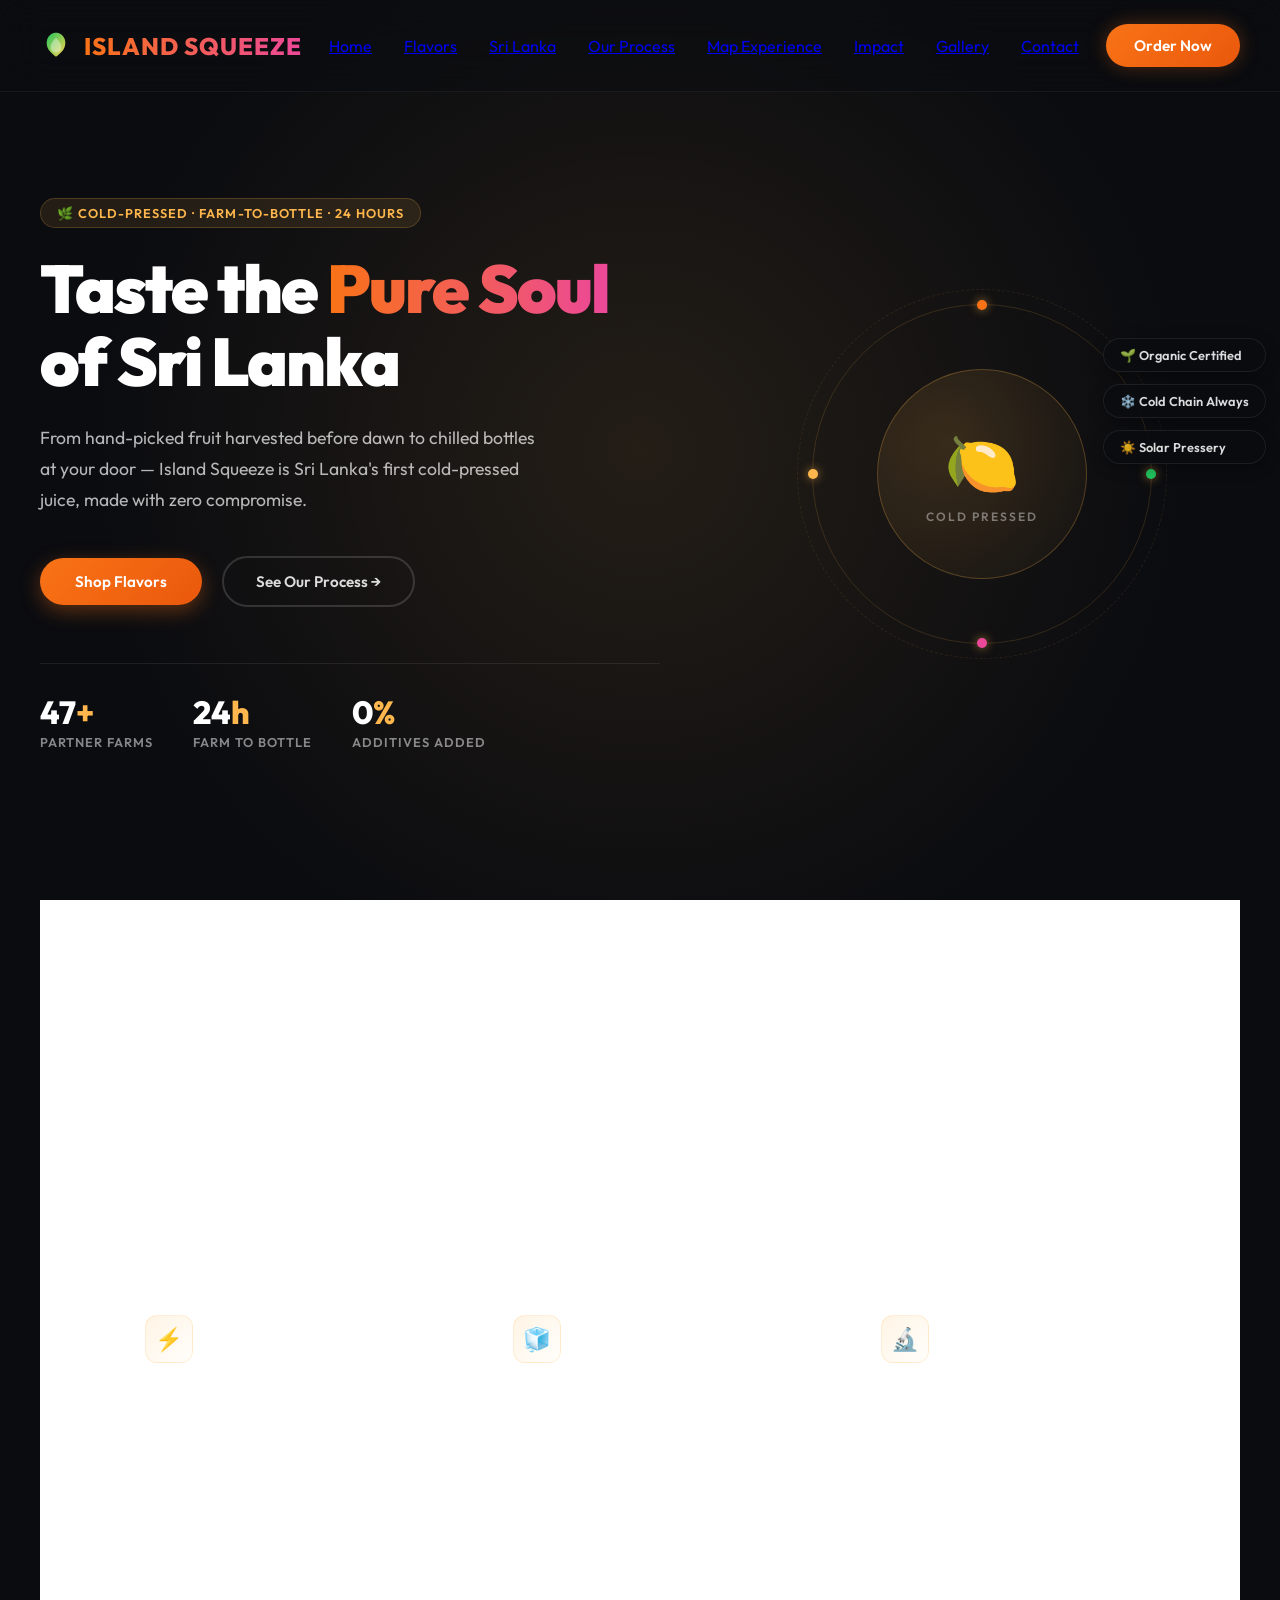
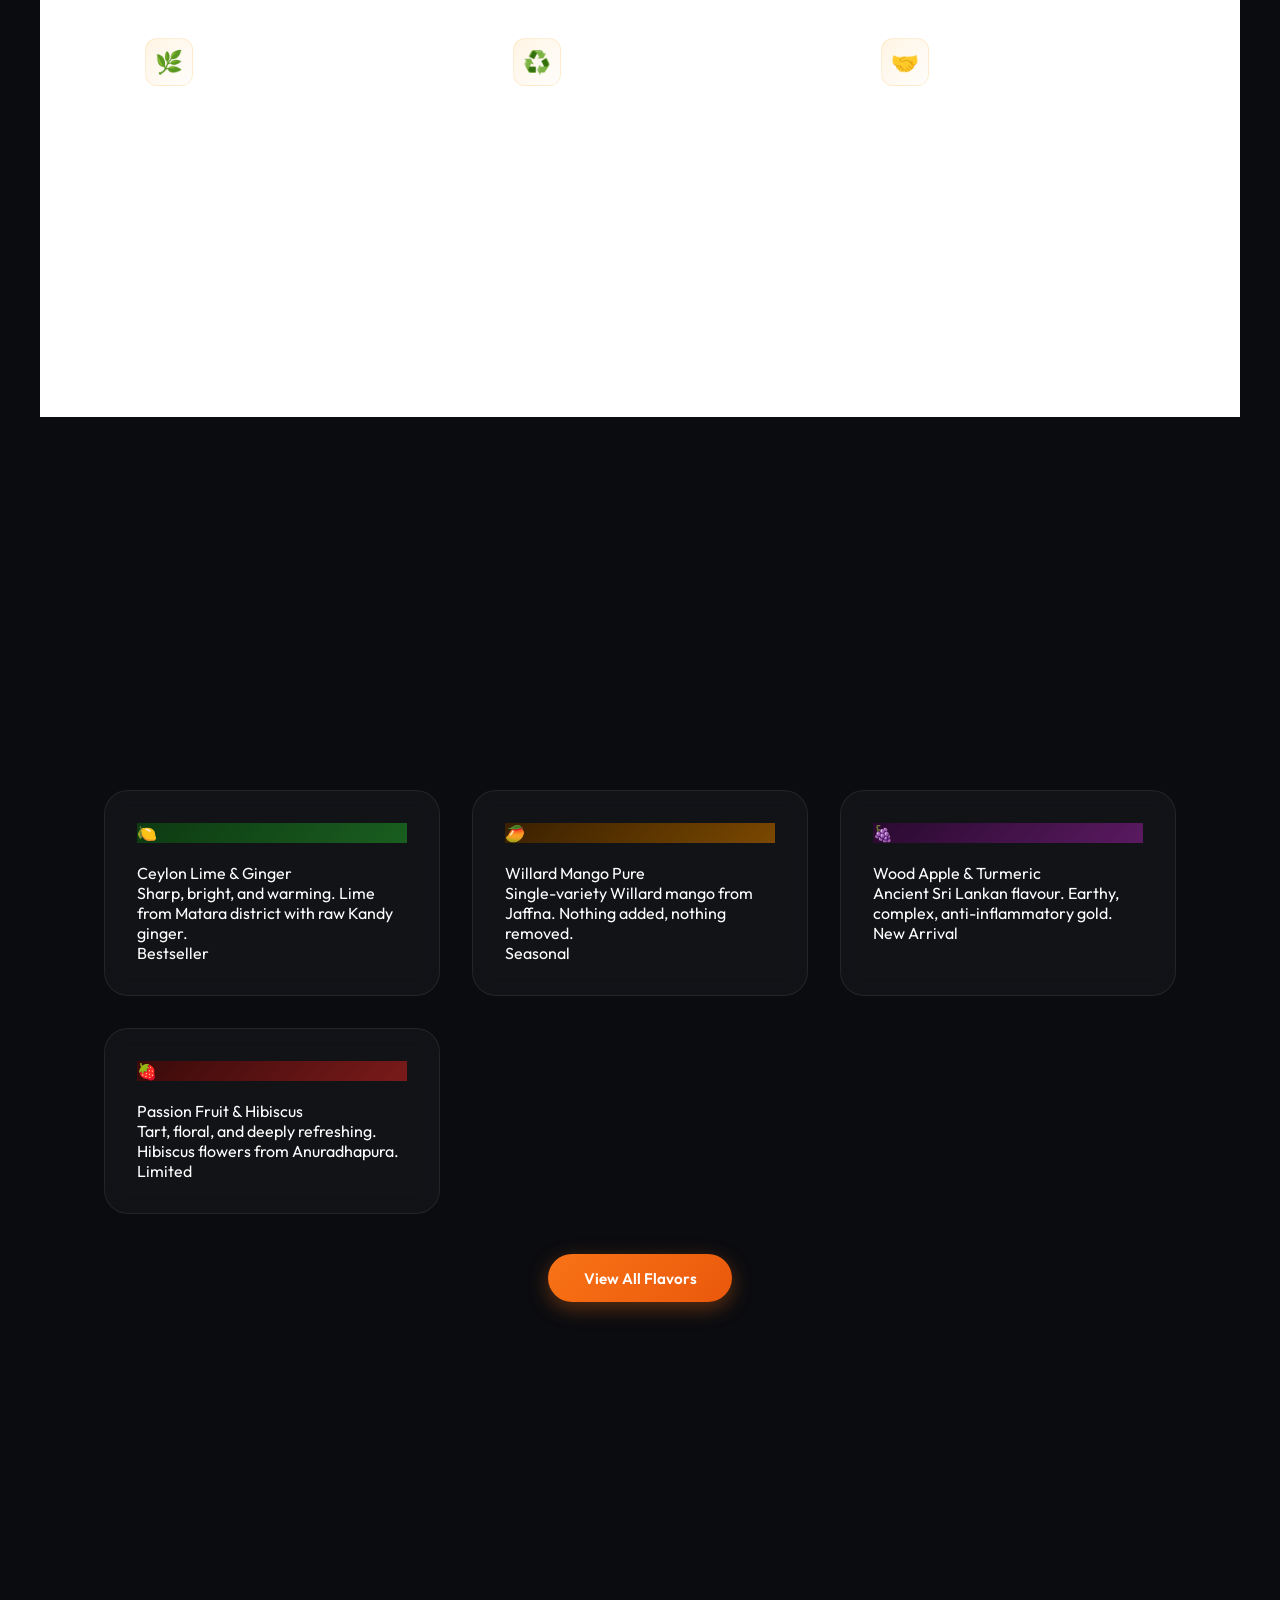
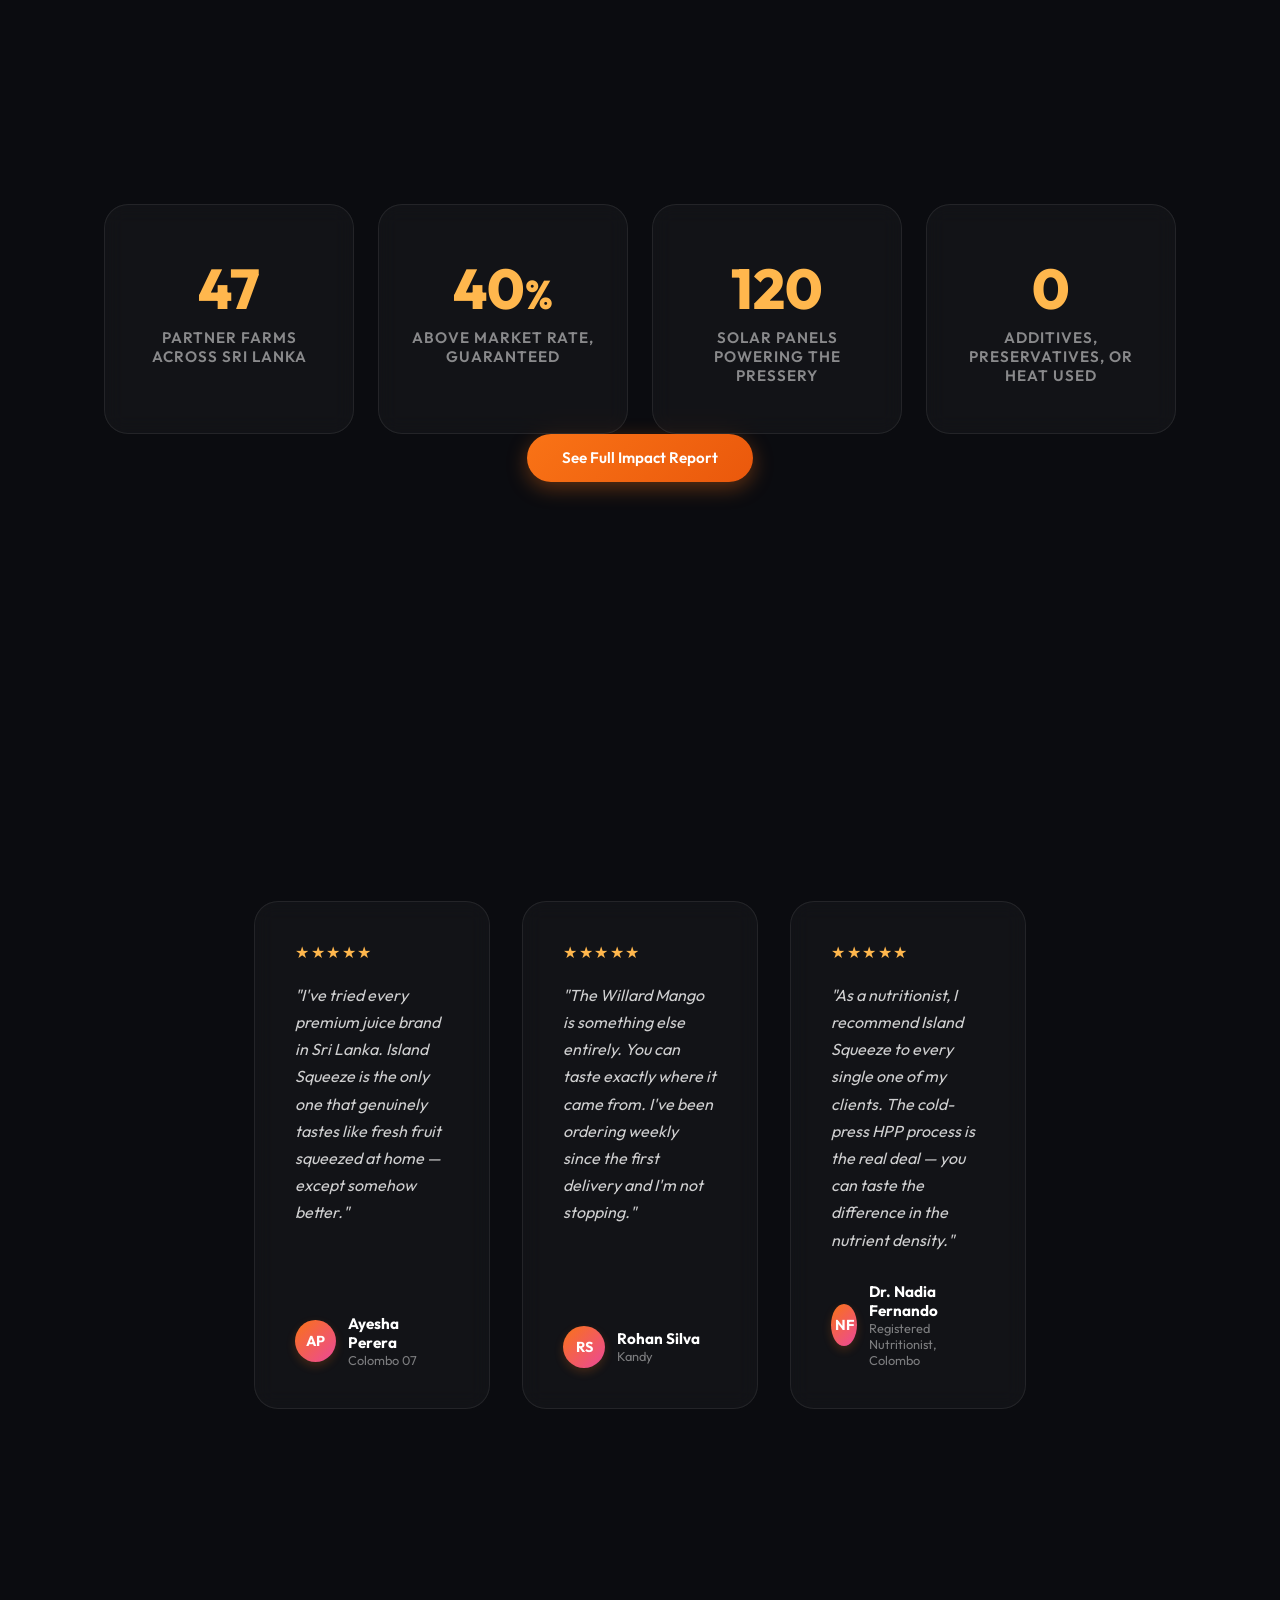
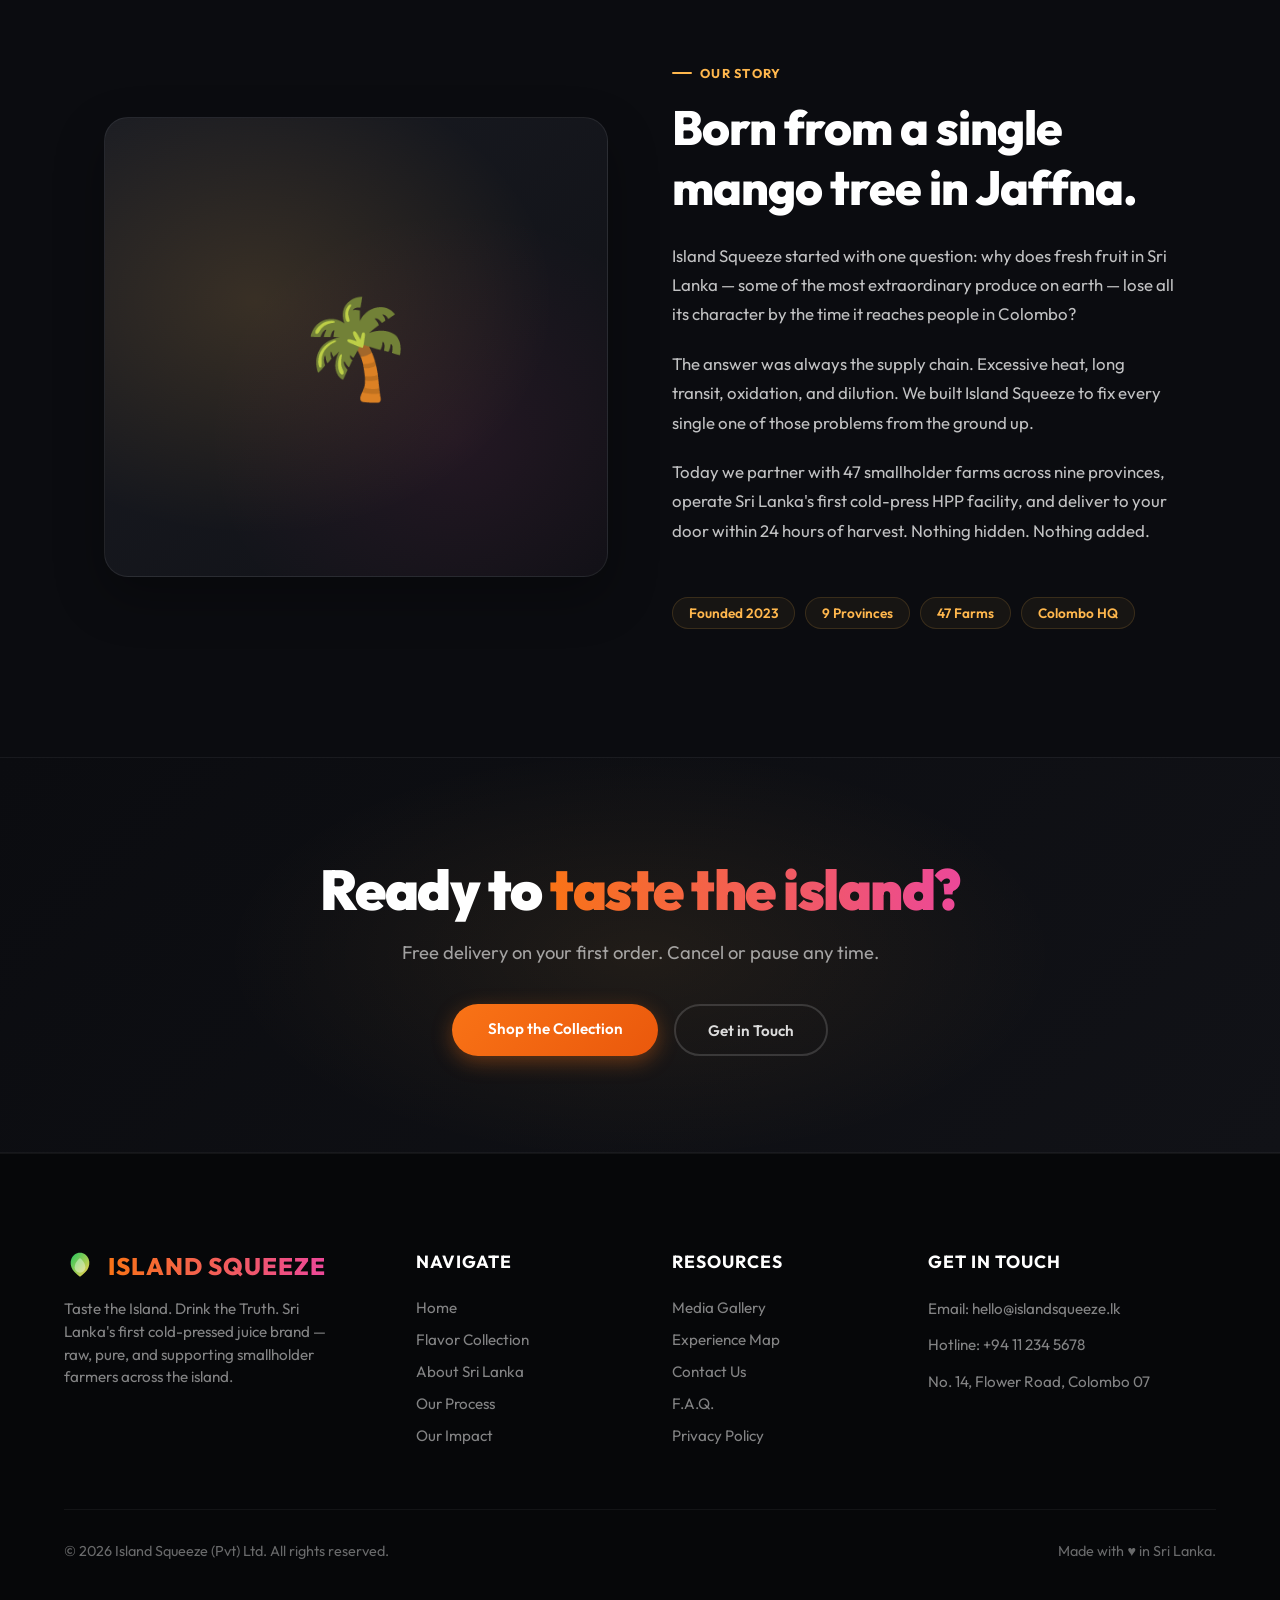
==== commit b5feaf1f: "Bug Fixing" ====
--- a/index.html
+++ b/index.html
@@ -9,17 +9,30 @@
 </head>
 
 <body>
+    <svg style="width:0;height:0;position:absolute;" aria-hidden="true" focusable="false">
+        <defs>
+            <linearGradient id="brand-gradient" x1="0%" y1="0%" x2="100%" y2="100%">
+                <stop offset="0%" stop-color="#22C55E" />
+                <stop offset="100%" stop-color="#FCD34D" />
+            </linearGradient>
+        </defs>
+    </svg>
 
     <!-- NAVBAR -->
     <nav class="navbar" id="navbar">
         <a href="index.html" class="brand">
-            <div class="brand-icon">🍃</div>
+            <svg class="brand-icon" viewBox="0 0 24 24">
+                <path
+                    d="M12,2C9,2 6.5,4 5.5,6.8C4.5,9.6 5,12.5 6.5,14.8C8,17.1 10,18.5 12,20C14,18.5 16,17.1 17.5,14.8C19,12.5 19.5,9.6 18.5,6.8C17.5,4 15,2 12,2Z" />
+                <path d="M12,6C12,6 8,9 8,13C8,15.2 9.8,17 12,17C14.2,17 16,15.2 16,13C16,9 12,6 12,6Z"
+                    fill="rgba(255,255,255,0.4)" />
+            </svg>
             <span class="brand-text">Island Squeeze</span>
         </a>
         <ul class="nav-links">
             <li><a href="index.html" class="active">Home</a></li>
             <li><a href="flavors.html">Flavors</a></li>
-            <li><a href="about.html">About Us</a></li>
+            <li><a href="about.html">Sri Lanka</a></li>
             <li><a href="farm-to-bottle.html">Our Process</a></li>
             <li><a href="experience.html">Map Experience</a></li>
             <li><a href="impact.html">Impact</a></li>
@@ -312,16 +325,21 @@
         <div class="footer-inner">
             <div class="footer-grid">
                 <div class="footer-brand">
-                    <div class="footer-brand-row">
-                        <div class="footer-brand-icon">🍃</div>
-                        <span class="footer-brand-name">Island Squeeze</span>
-                    </div>
+                    <a href="index.html" class="brand" style="padding:0;">
+                        <svg class="brand-icon" viewBox="0 0 24 24">
+                            <path
+                                d="M12,2C9,2 6.5,4 5.5,6.8C4.5,9.6 5,12.5 6.5,14.8C8,17.1 10,18.5 12,20C14,18.5 16,17.1 17.5,14.8C19,12.5 19.5,9.6 18.5,6.8C17.5,4 15,2 12,2Z" />
+                            <path d="M12,6C12,6 8,9 8,13C8,15.2 9.8,17 12,17C14.2,17 16,15.2 16,13C16,9 12,6 12,6Z"
+                                fill="rgba(255,255,255,0.4)" />
+                        </svg>
+                        <span class="brand-text">Island Squeeze</span>
+                    </a>
                     <p>Taste the Island. Drink the Truth. Sri Lanka's first cold-pressed juice brand — raw, pure, and
                         supporting smallholder farmers across the island.</p>
                 </div>
                 <div class="footer-col">
                     <h4>Navigate</h4>
-                    <ul>
+                    <ul class="footer-links">
                         <li><a href="index.html">Home</a></li>
                         <li><a href="flavors.html">Flavor Collection</a></li>
                         <li><a href="about.html">About Sri Lanka</a></li>
@@ -331,7 +349,7 @@
                 </div>
                 <div class="footer-col">
                     <h4>Resources</h4>
-                    <ul>
+                    <ul class="footer-links">
                         <li><a href="gallery.html">Media Gallery</a></li>
                         <li><a href="experience.html">Experience Map</a></li>
                         <li><a href="contact.html">Contact Us</a></li>
@@ -341,62 +359,22 @@
                 </div>
                 <div class="footer-col">
                     <h4>Get in Touch</h4>
-                    <ul>
-                        <li><a href="mailto:hello@islandsqueeze.lk">hello@islandsqueeze.lk</a></li>
-                        <li><a href="tel:+94112345678">+94 11 234 5678</a></li>
-                        <li style="color:rgba(255,255,255,0.3);font-size:0.82rem;">No. 14, Flower Road, Colombo 07</li>
+                    <ul class="footer-links" style="color:rgba(255,255,255,0.5);font-size:0.95rem;line-height:1.6;">
+                        <li>Email: <a href="mailto:hello@islandsqueeze.lk"
+                                style="display:inline;color:inherit;">hello@islandsqueeze.lk</a></li>
+                        <li>Hotline: <a href="tel:+94112345678" style="display:inline;color:inherit;">+94 11 234 5678</a>
+                        </li>
+                        <li>No. 14, Flower Road, Colombo 07</li>
                     </ul>
                 </div>
             </div>
             <div class="footer-bottom">
-                <span>© 2026 Island Squeeze (Pvt) Ltd. All rights reserved.</span>
-                <span>Made with <span class="footer-green">♥</span> in Sri Lanka.</span>
+                <p>&copy; 2026 Island Squeeze (Pvt) Ltd. All rights reserved.</p>
+                <p>Made with <span class="footer-green">♥</span> in Sri Lanka.</p>
             </div>
         </div>
     </footer>
 
-    <script>
-        // Navbar scroll shadow
-        const navbar = document.getElementById('navbar');
-        window.addEventListener('scroll', () => {
-            navbar.classList.toggle('scrolled', window.scrollY > 20);
-        });
-
-        // Scroll reveal
-        const reveals = document.querySelectorAll('.reveal');
-        const io = new IntersectionObserver((entries) => {
-            entries.forEach(e => {
-                if (e.isIntersecting) { e.target.classList.add('visible'); io.unobserve(e.target); }
-            });
-        }, { threshold: 0.12 });
-        reveals.forEach(el => io.observe(el));
-
-        // Counter animation
-        function animateCounter(el, target, suffix) {
-            let current = 0;
-            const step = target / 50;
-            const timer = setInterval(() => {
-                current = Math.min(current + step, target);
-                el.textContent = Math.round(current) + (suffix || '');
-                if (current >= target) clearInterval(timer);
-            }, 30);
-        }
-
-        const counterCards = document.querySelectorAll('.counter-card');
-        const counterIO = new IntersectionObserver((entries) => {
-            entries.forEach(e => {
-                if (e.isIntersecting) {
-                    const num = e.target.querySelector('.counter-num');
-                    const raw = parseInt(num.textContent);
-                    const unit = e.target.querySelector('.counter-unit');
-                    animateCounter(num, raw, unit ? unit.textContent : '');
-                    counterIO.unobserve(e.target);
-                }
-            });
-        }, { threshold: 0.3 });
-        counterCards.forEach(c => counterIO.observe(c));
-    </script>
-
+    <script src="app.js"></script>
 </body>
-
 </html>
--- a/style.css
+++ b/style.css
@@ -7,6 +7,15 @@
     --bg-dark: #0b0c10;
     --card-bg: rgba(255, 255, 255, 0.03);
     --card-border: rgba(255, 255, 255, 0.08);
+
+    /* Process and Sourcing Variables */
+    --green: #22C55E;
+    --green-dark: #16a34a;
+    --green-deep: #062010;
+    --yellow: #FCD34D;
+    --radius: 24px;
+    --radius-sm: 12px;
+    --radius-pill: 50px;
 }
 
 * {
@@ -1525,3 +1534,1115 @@
     line-height: 1.4;
 }
 
+/* ── HOME PAGE HERO (RESTORED) ── */
+.hero {
+    min-height: 100vh;
+    display: flex;
+    align-items: center;
+    justify-content: center;
+    position: relative;
+    overflow: hidden;
+    padding: 8rem 2rem 5rem;
+    background: radial-gradient(circle at center, rgba(255, 183, 77, 0.1) 0%, rgba(11, 12, 16, 0) 70%);
+}
+
+.hero-grid {
+    position: relative;
+    z-index: 1;
+    display: grid;
+    grid-template-columns: 1.2fr 1fr;
+    align-items: center;
+    gap: 4rem;
+    max-width: 1200px;
+    margin: 0 auto;
+    width: 100%;
+}
+
+.hero-eyebrow {
+    display: inline-flex;
+    align-items: center;
+    gap: 8px;
+    background: rgba(255, 183, 77, 0.1);
+    border: 1px solid rgba(255, 183, 77, 0.2);
+    color: var(--theme-color);
+    font-size: 0.8rem;
+    font-weight: 600;
+    letter-spacing: 0.08em;
+    padding: 6px 16px;
+    border-radius: var(--radius-pill);
+    text-transform: uppercase;
+    margin-bottom: 1.5rem;
+}
+
+.hero h1 {
+    font-size: clamp(2.5rem, 5.5vw, 4.2rem);
+    font-weight: 900;
+    line-height: 1.1;
+    letter-spacing: -2px;
+    color: #ffffff;
+    margin-bottom: 1.5rem;
+}
+
+.hero h1 .accent {
+    background: linear-gradient(90deg, #f97316, #ec4899);
+    -webkit-background-clip: text;
+    -webkit-text-fill-color: transparent;
+    background-clip: text;
+}
+
+.hero p {
+    font-size: 1.1rem;
+    color: rgba(255, 255, 255, 0.7);
+    line-height: 1.75;
+    margin-bottom: 2.5rem;
+    max-width: 500px;
+}
+
+.hero-actions {
+    display: flex;
+    gap: 1.25rem;
+    align-items: center;
+    flex-wrap: wrap;
+}
+
+.btn-primary {
+    display: inline-block;
+    background: linear-gradient(135deg, #f97316 0%, #ea580c 100%);
+    color: #ffffff;
+    font-size: 0.95rem;
+    font-weight: 600;
+    padding: 0.9rem 2.2rem;
+    border-radius: var(--radius-pill);
+    border: none;
+    cursor: pointer;
+    text-decoration: none;
+    box-shadow: 0 6px 20px rgba(249, 115, 22, 0.35);
+    transition: transform 0.2s cubic-bezier(0.16, 1, 0.3, 1), box-shadow 0.2s, background 0.2s;
+}
+
+.btn-primary:hover {
+    transform: translateY(-2px);
+    box-shadow: 0 10px 30px rgba(249, 115, 22, 0.5);
+    background: linear-gradient(135deg, #ea580c 0%, #c2410c 100%);
+}
+
+.btn-ghost {
+    display: inline-block;
+    background: transparent;
+    color: rgba(255, 255, 255, 0.85);
+    font-size: 0.95rem;
+    font-weight: 600;
+    padding: 0.9rem 2rem;
+    border-radius: var(--radius-pill);
+    border: 2px solid rgba(255, 255, 255, 0.15);
+    cursor: pointer;
+    text-decoration: none;
+    transition: all 0.3s ease;
+}
+
+.btn-ghost:hover {
+    border-color: #ffffff;
+    color: #ffffff;
+    background: rgba(255, 255, 255, 0.05);
+}
+
+.hero-stats {
+    display: flex;
+    gap: 2.5rem;
+    margin-top: 3.5rem;
+    border-top: 1px solid rgba(255, 255, 255, 0.08);
+    padding-top: 2rem;
+}
+
+.hero-stat-num {
+    font-size: 2rem;
+    font-weight: 800;
+    color: #ffffff;
+    line-height: 1;
+}
+
+.hero-stat-num span {
+    color: var(--theme-color);
+}
+
+.hero-stat-label {
+    font-size: 0.8rem;
+    color: rgba(255, 255, 255, 0.5);
+    margin-top: 6px;
+    text-transform: uppercase;
+    letter-spacing: 1px;
+    font-weight: 600;
+}
+
+/* Hero visual side */
+.hero-visual {
+    display: flex;
+    justify-content: center;
+    align-items: center;
+    position: relative;
+}
+
+.hero-bottle-ring {
+    width: 340px;
+    height: 340px;
+    border-radius: 50%;
+    border: 1px solid rgba(255, 183, 77, 0.15);
+    display: flex;
+    align-items: center;
+    justify-content: center;
+    position: relative;
+    animation: spin-slow 20s linear infinite;
+}
+
+.hero-bottle-ring::before {
+    content: '';
+    position: absolute;
+    inset: -16px;
+    border-radius: 50%;
+    border: 1px dashed rgba(255, 183, 77, 0.1);
+}
+
+@keyframes spin-slow {
+    from { transform: rotate(0deg); }
+    to { transform: rotate(360deg); }
+}
+
+.orbit-dot {
+    position: absolute;
+    width: 10px;
+    height: 10px;
+    border-radius: 50%;
+    background: var(--theme-color);
+    box-shadow: 0 0 10px rgba(255, 183, 77, 0.6);
+}
+
+.orbit-dot:nth-child(1) {
+    top: -5px;
+    left: 50%;
+    transform: translateX(-50%);
+    background: #f97316;
+}
+
+.orbit-dot:nth-child(2) {
+    bottom: -5px;
+    left: 50%;
+    transform: translateX(-50%);
+    background: #ec4899;
+}
+
+.orbit-dot:nth-child(3) {
+    left: -5px;
+    top: 50%;
+    transform: translateY(-50%);
+}
+
+.orbit-dot:nth-child(4) {
+    right: -5px;
+    top: 50%;
+    transform: translateY(-50%);
+    background: #22c55e;
+}
+
+.hero-bottle-inner {
+    width: 210px;
+    height: 210px;
+    border-radius: 50%;
+    background: radial-gradient(circle at 35% 35%, rgba(255, 183, 77, 0.15), rgba(255, 183, 77, 0.01));
+    border: 1px solid rgba(255, 183, 77, 0.25);
+    display: flex;
+    flex-direction: column;
+    align-items: center;
+    justify-content: center;
+    animation: spin-slow 20s linear infinite reverse;
+    text-align: center;
+    gap: 8px;
+}
+
+.hero-bottle-emoji {
+    font-size: 3.8rem;
+}
+
+.hero-bottle-label {
+    font-size: 0.75rem;
+    color: rgba(255, 255, 255, 0.4);
+    letter-spacing: 2px;
+    text-transform: uppercase;
+    font-weight: 600;
+}
+
+.hero-badges {
+    position: absolute;
+    top: 10%;
+    right: -5%;
+    display: flex;
+    flex-direction: column;
+    gap: 12px;
+    z-index: 3;
+}
+
+.hero-badge-chip {
+    background: rgba(11, 12, 16, 0.7);
+    border: 1px solid rgba(255, 255, 255, 0.08);
+    border-radius: var(--radius-pill);
+    padding: 8px 16px;
+    font-size: 0.8rem;
+    font-weight: 600;
+    color: rgba(255, 255, 255, 0.85);
+    white-space: nowrap;
+    backdrop-filter: blur(10px);
+    box-shadow: 0 4px 15px rgba(0,0,0,0.3);
+}
+
+/* ── WHY US SECTION ── */
+.section-inner {
+    max-width: 1200px;
+    margin: 0 auto;
+    width: 100%;
+}
+
+.section-label {
+    display: inline-flex;
+    align-items: center;
+    gap: 8px;
+    color: var(--theme-color);
+    font-size: 0.8rem;
+    font-weight: 700;
+    text-transform: uppercase;
+    letter-spacing: 0.1em;
+    margin-bottom: 1rem;
+}
+
+.section-label::before {
+    content: '';
+    width: 20px;
+    height: 2px;
+    background: var(--theme-color);
+    border-radius: 2px;
+}
+
+.section-header {
+    margin-bottom: 4rem;
+}
+
+.section-header.reveal {
+    opacity: 0;
+    transform: translateY(20px);
+    transition: opacity 0.8s ease, transform 0.8s ease;
+}
+
+.section-header.reveal.visible {
+    opacity: 1;
+    transform: translateY(0);
+}
+
+.section-sub {
+    font-size: 1.15rem;
+    color: rgba(255, 255, 255, 0.6);
+    max-width: 600px;
+    line-height: 1.6;
+    margin-top: 0.5rem;
+}
+
+.why-grid {
+    display: grid;
+    grid-template-columns: repeat(3, 1fr);
+    gap: 2rem;
+}
+
+.why-card {
+    background: var(--card-bg);
+    border: 1px solid var(--card-border);
+    border-radius: var(--radius);
+    padding: 2.5rem;
+    backdrop-filter: blur(10px);
+    -webkit-backdrop-filter: blur(10px);
+    transition: all 0.4s cubic-bezier(0.16, 1, 0.3, 1);
+}
+
+.why-card:hover {
+    transform: translateY(-4px);
+    border-color: var(--theme-color);
+    box-shadow: 0 15px 40px rgba(0, 0, 0, 0.4);
+}
+
+.why-icon {
+    width: 48px;
+    height: 48px;
+    border-radius: 12px;
+    background: linear-gradient(135deg, rgba(255, 183, 77, 0.15), rgba(255, 183, 77, 0.02));
+    display: flex;
+    align-items: center;
+    justify-content: center;
+    font-size: 1.4rem;
+    margin-bottom: 1.5rem;
+    border: 1px solid rgba(255, 183, 77, 0.2);
+}
+
+.why-card h3 {
+    font-size: 1.25rem;
+    font-weight: 800;
+    margin-bottom: 0.75rem;
+    color: #ffffff;
+    letter-spacing: -0.2px;
+}
+
+.why-card p {
+    font-size: 0.95rem;
+    color: rgba(255, 255, 255, 0.6);
+    line-height: 1.65;
+}
+
+/* ── COUNTERS GRID ADJUSTMENT ── */
+.counters-grid {
+    display: grid;
+    grid-template-columns: repeat(4, 1fr);
+    gap: 1.5rem;
+    margin-top: 3rem;
+}
+
+.counter-num {
+    font-size: 3.5rem;
+    font-weight: 800;
+    color: var(--theme-color);
+    margin-bottom: 0.25rem;
+}
+
+.counter-unit {
+    font-size: 2.5rem;
+    font-weight: 800;
+    color: var(--theme-color);
+}
+
+.counter-label {
+    font-size: 0.95rem;
+    color: rgba(255, 255, 255, 0.5);
+    text-transform: uppercase;
+    font-weight: 600;
+    letter-spacing: 1px;
+}
+
+/* ── TESTIMONIALS (HOMEPAGE GRID) ── */
+.testimonials-grid {
+    display: grid;
+    grid-template-columns: repeat(3, 1fr);
+    gap: 2rem;
+    margin-top: 3rem;
+}
+
+.testimonial-card {
+    background: var(--card-bg);
+    border: 1px solid var(--card-border);
+    border-radius: var(--radius);
+    padding: 2.5rem;
+    backdrop-filter: blur(10px);
+    display: flex;
+    flex-direction: column;
+    justify-content: space-between;
+    transition: all 0.4s cubic-bezier(0.16, 1, 0.3, 1);
+}
+
+.testimonial-card:hover {
+    border-color: var(--theme-color);
+    transform: translateY(-4px);
+    box-shadow: 0 15px 40px rgba(0, 0, 0, 0.4);
+}
+
+.stars {
+    color: var(--theme-color);
+    font-size: 1rem;
+    margin-bottom: 1.25rem;
+    letter-spacing: 1.5px;
+}
+
+.testimonial-text {
+    font-size: 1rem;
+    color: rgba(255, 255, 255, 0.8);
+    line-height: 1.7;
+    margin-bottom: 1.75rem;
+    font-style: italic;
+    font-weight: 400;
+}
+
+.testimonial-author {
+    display: flex;
+    align-items: center;
+    gap: 0.75rem;
+    margin-top: auto;
+}
+
+.author-avatar {
+    width: 42px;
+    height: 42px;
+    border-radius: 50%;
+    background: linear-gradient(135deg, #f97316, #ec4899);
+    display: flex;
+    align-items: center;
+    justify-content: center;
+    font-size: 0.9rem;
+    font-weight: 700;
+    color: #ffffff;
+    box-shadow: 0 4px 10px rgba(249, 115, 22, 0.2);
+}
+
+.author-name {
+    font-size: 0.95rem;
+    font-weight: 700;
+    color: #ffffff;
+}
+
+.author-location {
+    font-size: 0.8rem;
+    color: rgba(255, 255, 255, 0.45);
+}
+
+/* ── ORIGIN STORY ── */
+.origin-grid {
+    display: grid;
+    grid-template-columns: 1fr 1fr;
+    gap: 4rem;
+    align-items: center;
+}
+
+.origin-img {
+    border-radius: var(--radius);
+    background: linear-gradient(135deg, #1a1c23, #0f1015);
+    border: 1px solid var(--card-border);
+    height: 460px;
+    display: flex;
+    align-items: center;
+    justify-content: center;
+    font-size: 6rem;
+    position: relative;
+    overflow: hidden;
+    box-shadow: 0 20px 50px rgba(0, 0, 0, 0.3);
+}
+
+.origin-img::before {
+    content: '';
+    position: absolute;
+    inset: 0;
+    background: radial-gradient(ellipse at 30% 40%, rgba(255, 183, 77, 0.15), transparent 60%),
+                radial-gradient(ellipse at 70% 70%, rgba(236, 72, 153, 0.08), transparent 50%);
+}
+
+.origin-img span {
+    position: relative;
+    z-index: 1;
+}
+
+.origin-text {
+    display: flex;
+    flex-direction: column;
+}
+
+.origin-text p {
+    font-size: 1.05rem;
+    color: rgba(255, 255, 255, 0.75);
+    line-height: 1.75;
+    margin-bottom: 1.25rem;
+}
+
+.origin-pills {
+    display: flex;
+    gap: 10px;
+    flex-wrap: wrap;
+    margin-top: 2rem;
+}
+
+.origin-pill {
+    background: rgba(255, 183, 77, 0.05);
+    border: 1px solid rgba(255, 183, 77, 0.15);
+    color: var(--theme-color);
+    font-size: 0.85rem;
+    font-weight: 600;
+    padding: 6px 16px;
+    border-radius: var(--radius-pill);
+}
+
+/* ── CTA BAND ── */
+.cta-band {
+    background: linear-gradient(135deg, #0b0c10 0%, #111217 100%);
+    border-top: 1px solid rgba(255, 255, 255, 0.05);
+    border-bottom: 1px solid rgba(255, 255, 255, 0.05);
+    padding: 6rem 2rem;
+    text-align: center;
+    position: relative;
+    overflow: hidden;
+}
+
+.cta-band::before {
+    content: '';
+    position: absolute;
+    inset: 0;
+    background: radial-gradient(ellipse 50% 80% at 50% 50%, rgba(255, 183, 77, 0.08), transparent 65%);
+    pointer-events: none;
+}
+
+.cta-band-inner {
+    position: relative;
+    z-index: 1;
+    max-width: 800px;
+    margin: 0 auto;
+}
+
+.cta-band h2 {
+    font-size: clamp(2.2rem, 5vw, 3.5rem);
+    font-weight: 900;
+    color: #ffffff;
+    margin-bottom: 1rem;
+    letter-spacing: -1.5px;
+}
+
+.cta-band h2 span {
+    background: linear-gradient(90deg, #f97316, #ec4899);
+    -webkit-background-clip: text;
+    -webkit-text-fill-color: transparent;
+    background-clip: text;
+}
+
+.cta-band p {
+    color: rgba(255, 255, 255, 0.6);
+    font-size: 1.15rem;
+    margin-bottom: 2.5rem;
+}
+
+.cta-row {
+    display: flex;
+    gap: 1rem;
+    justify-content: center;
+    flex-wrap: wrap;
+}
+
+/* ── RESPONSIVE HOVER CORRECTIONS & OVERIDES ── */
+@media (max-width: 900px) {
+    .hero-grid {
+        grid-template-columns: 1fr;
+        text-align: center;
+        gap: 3rem;
+    }
+
+    .hero p {
+        margin: 0 auto 2.5rem;
+    }
+
+    .hero-actions {
+        justify-content: center;
+    }
+
+    .hero-stats {
+        justify-content: center;
+    }
+
+    .hero-visual {
+        order: -1;
+    }
+
+    .hero-badges {
+        display: none;
+    }
+
+    .why-grid {
+        grid-template-columns: repeat(2, 1fr);
+    }
+
+    .counters-grid {
+        grid-template-columns: repeat(2, 1fr);
+    }
+
+    .testimonials-grid {
+        grid-template-columns: 1fr;
+    }
+
+    .origin-grid {
+        grid-template-columns: 1fr;
+    }
+}
+
+@media (max-width: 600px) {
+    .why-grid,
+    .counters-grid {
+        grid-template-columns: 1fr;
+    }
+
+    .hero h1 {
+        font-size: 2.2rem;
+    }
+
+    .section {
+        padding: 4rem 1.25rem;
+    }
+}
+
+/* ── PROCESS PAGE STYLES (RESTORED & DARK CONSOLIDATED) ── */
+.page-hero {
+    background: linear-gradient(150deg, #062010 0%, #0d2e12 50%, #071c0a 100%);
+    padding: 10rem 2rem 6rem;
+    text-align: center;
+    position: relative;
+    overflow: hidden;
+}
+
+.page-hero::before {
+    content: '';
+    position: absolute;
+    inset: 0;
+    background: radial-gradient(ellipse 55% 60% at 20% 70%, rgba(34, 197, 94, 0.15) 0%, transparent 60%),
+                radial-gradient(ellipse 40% 40% at 80% 25%, rgba(252, 211, 77, 0.1) 0%, transparent 55%);
+    pointer-events: none;
+}
+
+.page-hero-inner {
+    position: relative;
+    z-index: 1;
+    max-width: 680px;
+    margin: 0 auto;
+}
+
+.page-hero-badge {
+    display: inline-flex;
+    align-items: center;
+    gap: 8px;
+    background: rgba(34, 197, 94, 0.12);
+    border: 1px solid rgba(34, 197, 94, 0.25);
+    color: #4ade80;
+    font-size: 0.78rem;
+    font-weight: 600;
+    letter-spacing: 0.08em;
+    padding: 5px 16px;
+    border-radius: var(--radius-pill);
+    text-transform: uppercase;
+    margin-bottom: 1.5rem;
+}
+
+.page-hero h1 {
+    font-size: clamp(2.2rem, 5vw, 3.4rem);
+    font-weight: 800;
+    color: #fff;
+    line-height: 1.15;
+    letter-spacing: -0.03em;
+    margin-bottom: 1.25rem;
+}
+
+.page-hero h1 span {
+    background: linear-gradient(90deg, var(--green), var(--yellow));
+    -webkit-background-clip: text;
+    -webkit-text-fill-color: transparent;
+    background-clip: text;
+}
+
+.page-hero p {
+    font-size: 1.1rem;
+    color: rgba(255, 255, 255, 0.65);
+    line-height: 1.75;
+    max-width: 560px;
+    margin: 0 auto;
+}
+
+/* ── HOW IT WORKS STRIP (DARK GRAPHIC) ── */
+.how-strip {
+    background: var(--bg-dark);
+    padding: 6rem 2rem;
+    border-bottom: 1px solid rgba(255, 255, 255, 0.05);
+}
+
+.how-strip-inner {
+    max-width: 1100px;
+    margin: 0 auto;
+}
+
+.how-header {
+    text-align: center;
+    margin-bottom: 4rem;
+}
+
+.how-title {
+    font-size: clamp(1.8rem, 3.5vw, 2.4rem);
+    font-weight: 800;
+    letter-spacing: -0.03em;
+    color: #ffffff;
+    margin-bottom: 0.75rem;
+    line-height: 1.2;
+}
+
+.how-sub {
+    font-size: 1.05rem;
+    color: rgba(255, 255, 255, 0.6);
+    line-height: 1.75;
+    max-width: 480px;
+    margin: 0 auto;
+}
+
+.how-cards {
+    display: grid;
+    grid-template-columns: repeat(4, 1fr);
+    gap: 1rem;
+    position: relative;
+}
+
+.how-cards::before {
+    content: '';
+    position: absolute;
+    top: 44px;
+    left: calc(12.5% + 4px);
+    right: calc(12.5% + 4px);
+    height: 2px;
+    background: linear-gradient(90deg, var(--green), var(--yellow), var(--green));
+    z-index: 0;
+}
+
+.how-card {
+    display: flex;
+    flex-direction: column;
+    align-items: center;
+    padding: 2.5rem 1.5rem;
+    text-align: center;
+    position: relative;
+    z-index: 1;
+    background: var(--card-bg);
+    border: 1px solid var(--card-border);
+    border-radius: var(--radius);
+    backdrop-filter: blur(10px);
+    transition: all 0.3s ease;
+}
+
+.how-card:hover {
+    border-color: var(--green);
+    transform: translateY(-4px);
+    box-shadow: 0 10px 30px rgba(34, 197, 94, 0.2);
+}
+
+.how-card-dot {
+    width: 88px;
+    height: 88px;
+    border-radius: 50%;
+    background: linear-gradient(135deg, var(--green-deep), #1a4d20);
+    border: 3px solid var(--green);
+    display: flex;
+    align-items: center;
+    justify-content: center;
+    font-size: 2rem;
+    margin-bottom: 1.5rem;
+    box-shadow: 0 0 0 6px rgba(34, 197, 94, 0.1), 0 8px 24px rgba(34, 197, 94, 0.2);
+    transition: transform 0.25s, box-shadow 0.25s;
+    cursor: default;
+    z-index: 2;
+}
+
+.how-card:hover .how-card-dot {
+    transform: translateY(-4px) scale(1.06);
+    box-shadow: 0 0 0 8px rgba(34, 197, 94, 0.15), 0 14px 32px rgba(34, 197, 94, 0.3);
+}
+
+.how-card-num {
+    font-size: 0.75rem;
+    font-weight: 800;
+    color: var(--green);
+    letter-spacing: 0.12em;
+    text-transform: uppercase;
+    margin-bottom: 0.5rem;
+}
+
+.how-card h4 {
+    font-size: 1.15rem;
+    font-weight: 800;
+    color: #ffffff;
+    margin-bottom: 0.5rem;
+}
+
+.how-card p {
+    font-size: 0.9rem;
+    color: rgba(255, 255, 255, 0.6);
+    line-height: 1.6;
+}
+
+.how-arrow {
+    position: absolute;
+    top: 34px;
+    right: -14px;
+    z-index: 2;
+    width: 28px;
+    height: 28px;
+    background: var(--bg-dark);
+    border: 2px solid var(--green);
+    border-radius: 50%;
+    display: flex;
+    align-items: center;
+    justify-content: center;
+    font-size: 0.75rem;
+    color: var(--green);
+    font-weight: 700;
+}
+
+.how-card:last-child .how-arrow {
+    display: none;
+}
+
+.how-cta {
+    text-align: center;
+    margin-top: 3rem;
+}
+
+/* ── PROCESS TIMELINE (DARK CONSOLIDATED) ── */
+.timeline-section {
+    padding: 6rem 2rem;
+    background: var(--bg-dark);
+    border-bottom: 1px solid rgba(255, 255, 255, 0.05);
+}
+
+.timeline-inner {
+    max-width: 1000px;
+    margin: 0 auto;
+}
+
+.timeline-header {
+    text-align: center;
+    margin-bottom: 4.5rem;
+}
+
+.timeline-header h2 {
+    font-size: clamp(1.8rem, 3.5vw, 2.4rem);
+    font-weight: 800;
+    letter-spacing: -0.03em;
+    color: #ffffff;
+    margin-bottom: 0.75rem;
+}
+
+.timeline-header p {
+    font-size: 1.05rem;
+    color: rgba(255, 255, 255, 0.6);
+    max-width: 540px;
+    margin: 0 auto;
+    line-height: 1.75;
+}
+
+.timeline-process-container {
+    position: relative;
+}
+
+.timeline-process-container::before {
+    content: '';
+    position: absolute;
+    left: 50%;
+    top: 0;
+    bottom: 0;
+    width: 2px;
+    background: linear-gradient(to bottom, var(--green), var(--yellow), var(--green));
+    transform: translateX(-50%);
+    border-radius: 2px;
+}
+
+.tl-item {
+    display: grid;
+    grid-template-columns: 1fr 56px 1fr;
+    align-items: start;
+    gap: 1.5rem;
+    margin-bottom: 2.5rem;
+}
+
+.tl-left {
+    grid-column: 1;
+    text-align: right;
+}
+
+.tl-right {
+    grid-column: 3;
+    text-align: left;
+}
+
+.tl-empty {
+    grid-column: 1;
+}
+
+.tl-empty-right {
+    grid-column: 3;
+}
+
+.tl-center {
+    grid-column: 2;
+    display: flex;
+    justify-content: center;
+    padding-top: 0.5rem;
+}
+
+.tl-dot {
+    width: 48px;
+    height: 48px;
+    border-radius: 50%;
+    background: linear-gradient(135deg, var(--green), var(--green-dark));
+    display: flex;
+    align-items: center;
+    justify-content: center;
+    font-size: 0.75rem;
+    font-weight: 800;
+    color: #fff;
+    flex-shrink: 0;
+    position: relative;
+    z-index: 1;
+    box-shadow: 0 0 0 5px var(--bg-dark), 0 4px 14px rgba(34, 197, 94, 0.35);
+}
+
+.tl-content {
+    background: var(--card-bg);
+    border: 1px solid var(--card-border);
+    border-radius: var(--radius);
+    padding: 1.75rem;
+    backdrop-filter: blur(10px);
+    transition: all 0.3s ease;
+}
+
+.tl-content:hover {
+    transform: translateY(-3px);
+    border-color: var(--green);
+    box-shadow: 0 10px 30px rgba(34, 197, 94, 0.15);
+}
+
+.tl-step {
+    font-size: 0.75rem;
+    font-weight: 800;
+    color: var(--green);
+    letter-spacing: 0.12em;
+    text-transform: uppercase;
+    margin-bottom: 0.5rem;
+}
+
+.tl-content h4 {
+    font-size: 1.15rem;
+    font-weight: 800;
+    color: #ffffff;
+    margin-bottom: 0.5rem;
+}
+
+.tl-content p {
+    font-size: 0.9rem;
+    color: rgba(255, 255, 255, 0.6);
+    line-height: 1.65;
+}
+
+/* ── SUSTAINABILITY SECTION (DARK ACCENTED) ── */
+.sus-section {
+    background: linear-gradient(135deg, #062010, #0d2e12);
+    padding: 6rem 2rem;
+}
+
+.sus-inner {
+    max-width: 1100px;
+    margin: 0 auto;
+}
+
+.sus-header {
+    text-align: center;
+    margin-bottom: 4rem;
+}
+
+.sus-header h2 {
+    font-size: clamp(1.8rem, 3.5vw, 2.4rem);
+    font-weight: 800;
+    color: #ffffff;
+    letter-spacing: -0.03em;
+    margin-bottom: 0.75rem;
+}
+
+.sus-header p {
+    font-size: 1.05rem;
+    color: rgba(255, 255, 255, 0.65);
+    max-width: 520px;
+    margin: 0 auto;
+    line-height: 1.75;
+}
+
+.sus-grid {
+    display: grid;
+    grid-template-columns: repeat(auto-fit, minmax(220px, 1fr));
+    gap: 1.5rem;
+}
+
+.sus-card {
+    background: rgba(255, 255, 255, 0.03);
+    border: 1px solid rgba(255, 255, 255, 0.06);
+    border-radius: var(--radius);
+    padding: 2.25rem 2rem;
+    display: flex;
+    flex-direction: column;
+    gap: 0.75rem;
+    transition: all 0.3s ease;
+    backdrop-filter: blur(10px);
+}
+
+.sus-card:hover {
+    background: rgba(255, 255, 255, 0.06);
+    border-color: var(--green);
+    transform: translateY(-3px);
+    box-shadow: 0 10px 30px rgba(34, 197, 94, 0.2);
+}
+
+.sus-icon {
+    font-size: 2rem;
+    margin-bottom: 0.5rem;
+}
+
+.sus-card h4 {
+    font-size: 1.15rem;
+    font-weight: 800;
+    color: #ffffff;
+}
+
+.sus-card p {
+    font-size: 0.9rem;
+    color: rgba(255, 255, 255, 0.65);
+    line-height: 1.6;
+}
+
+/* ── PROCESS RESPONSIVE OVERRIDES ── */
+@media (max-width: 900px) {
+    .how-cards {
+        grid-template-columns: repeat(2, 1fr);
+        gap: 1.5rem;
+    }
+
+    .how-cards::before {
+        display: none;
+    }
+
+    .how-arrow {
+        display: none;
+    }
+
+    .sus-grid {
+        grid-template-columns: repeat(2, 1fr);
+    }
+}
+
+@media (max-width: 640px) {
+    .how-cards {
+        grid-template-columns: 1fr;
+    }
+
+    .timeline-process-container::before {
+        display: none;
+    }
+
+    .tl-item {
+        grid-template-columns: 1fr;
+        gap: 0.5rem;
+    }
+
+    .tl-left,
+    .tl-right {
+        grid-column: 1;
+        text-align: left;
+    }
+
+    .tl-center {
+        display: none;
+    }
+
+    .tl-empty,
+    .tl-empty-right {
+        display: none;
+    }
+
+    .sus-grid {
+        grid-template-columns: 1fr;
+    }
+}
+
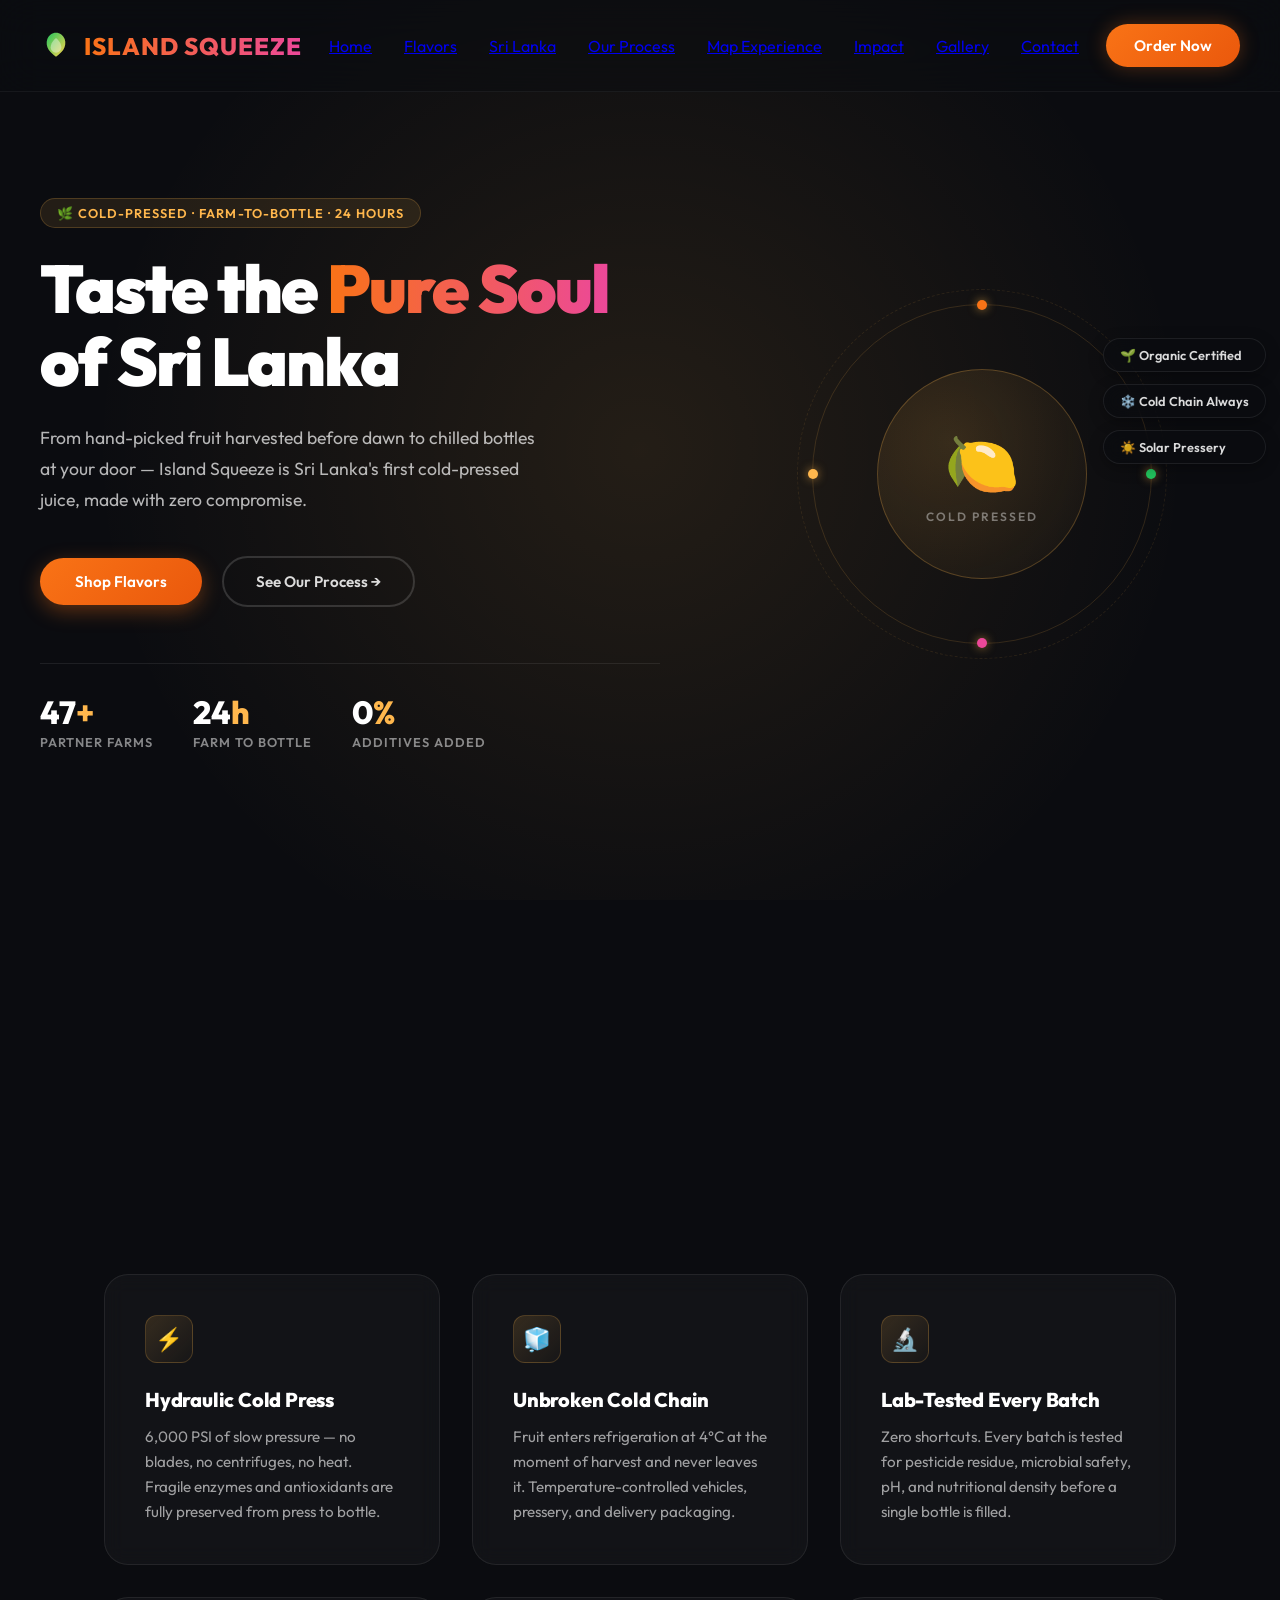
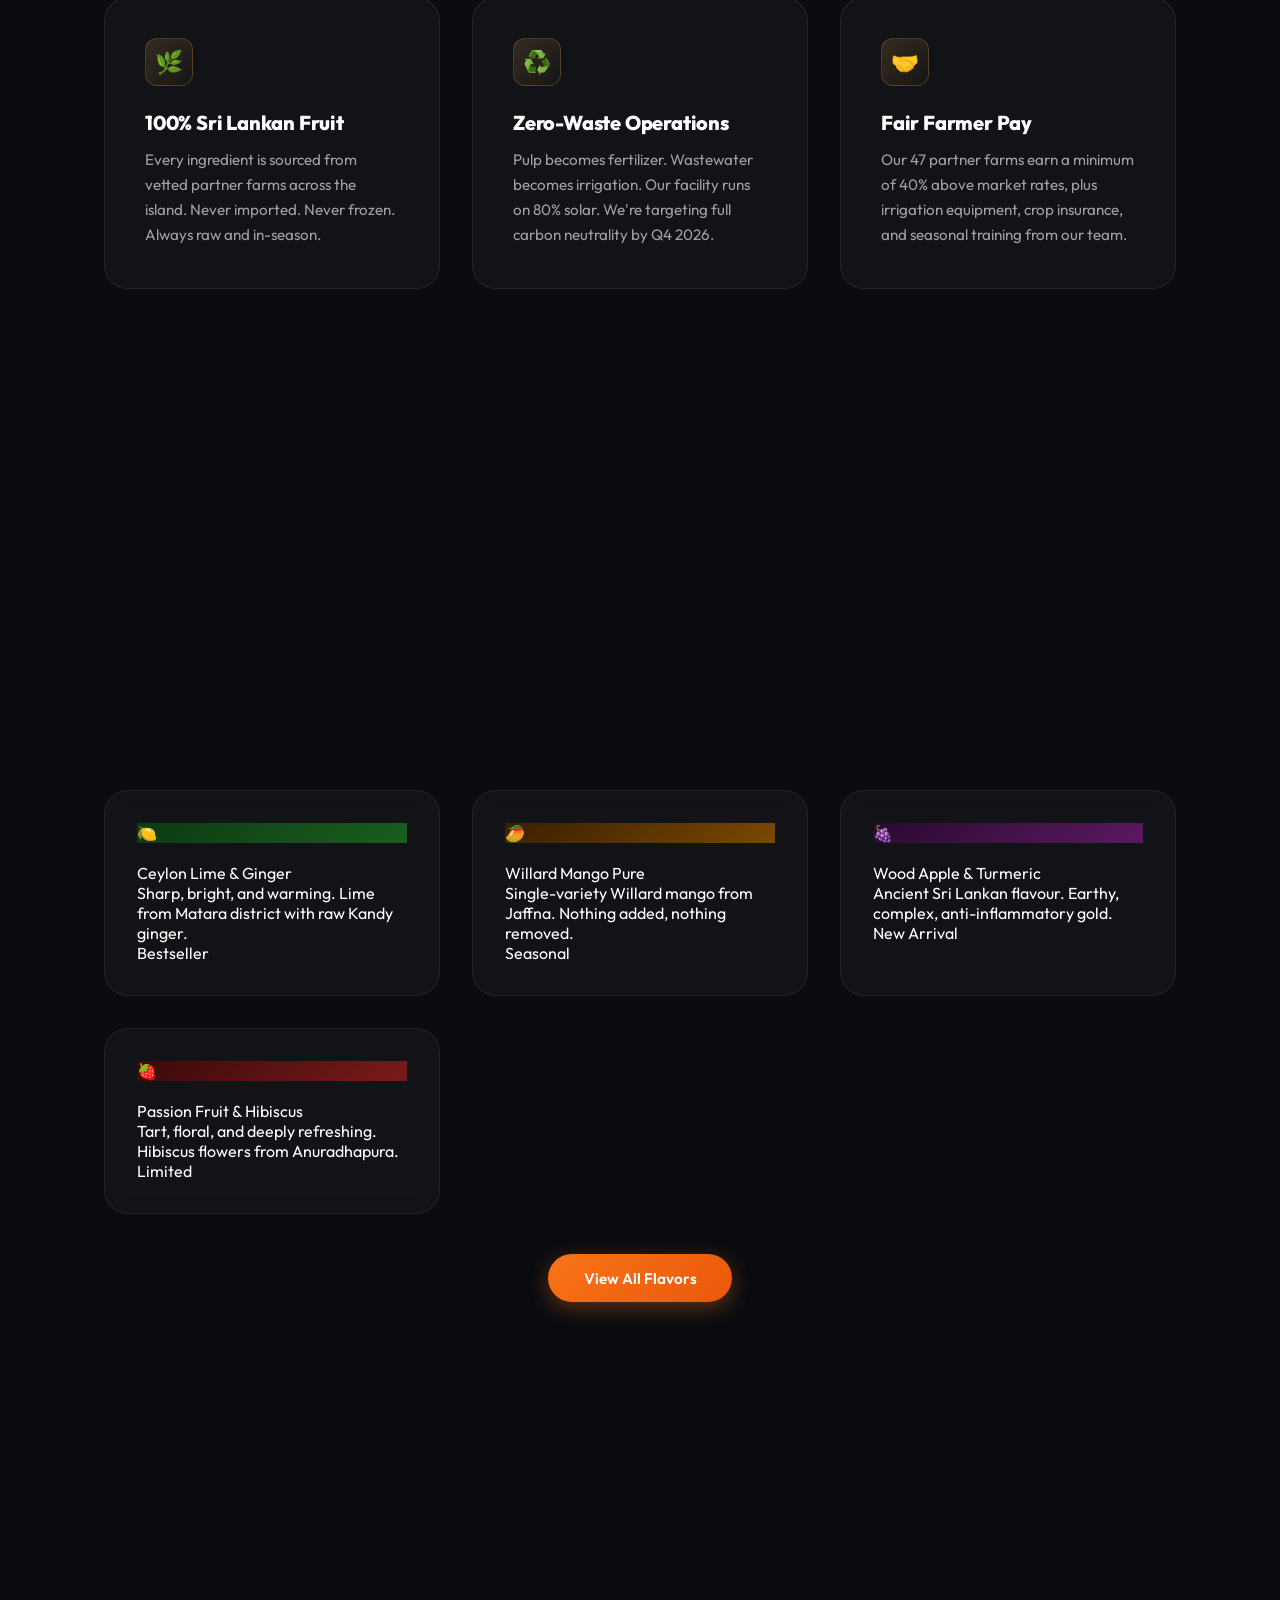
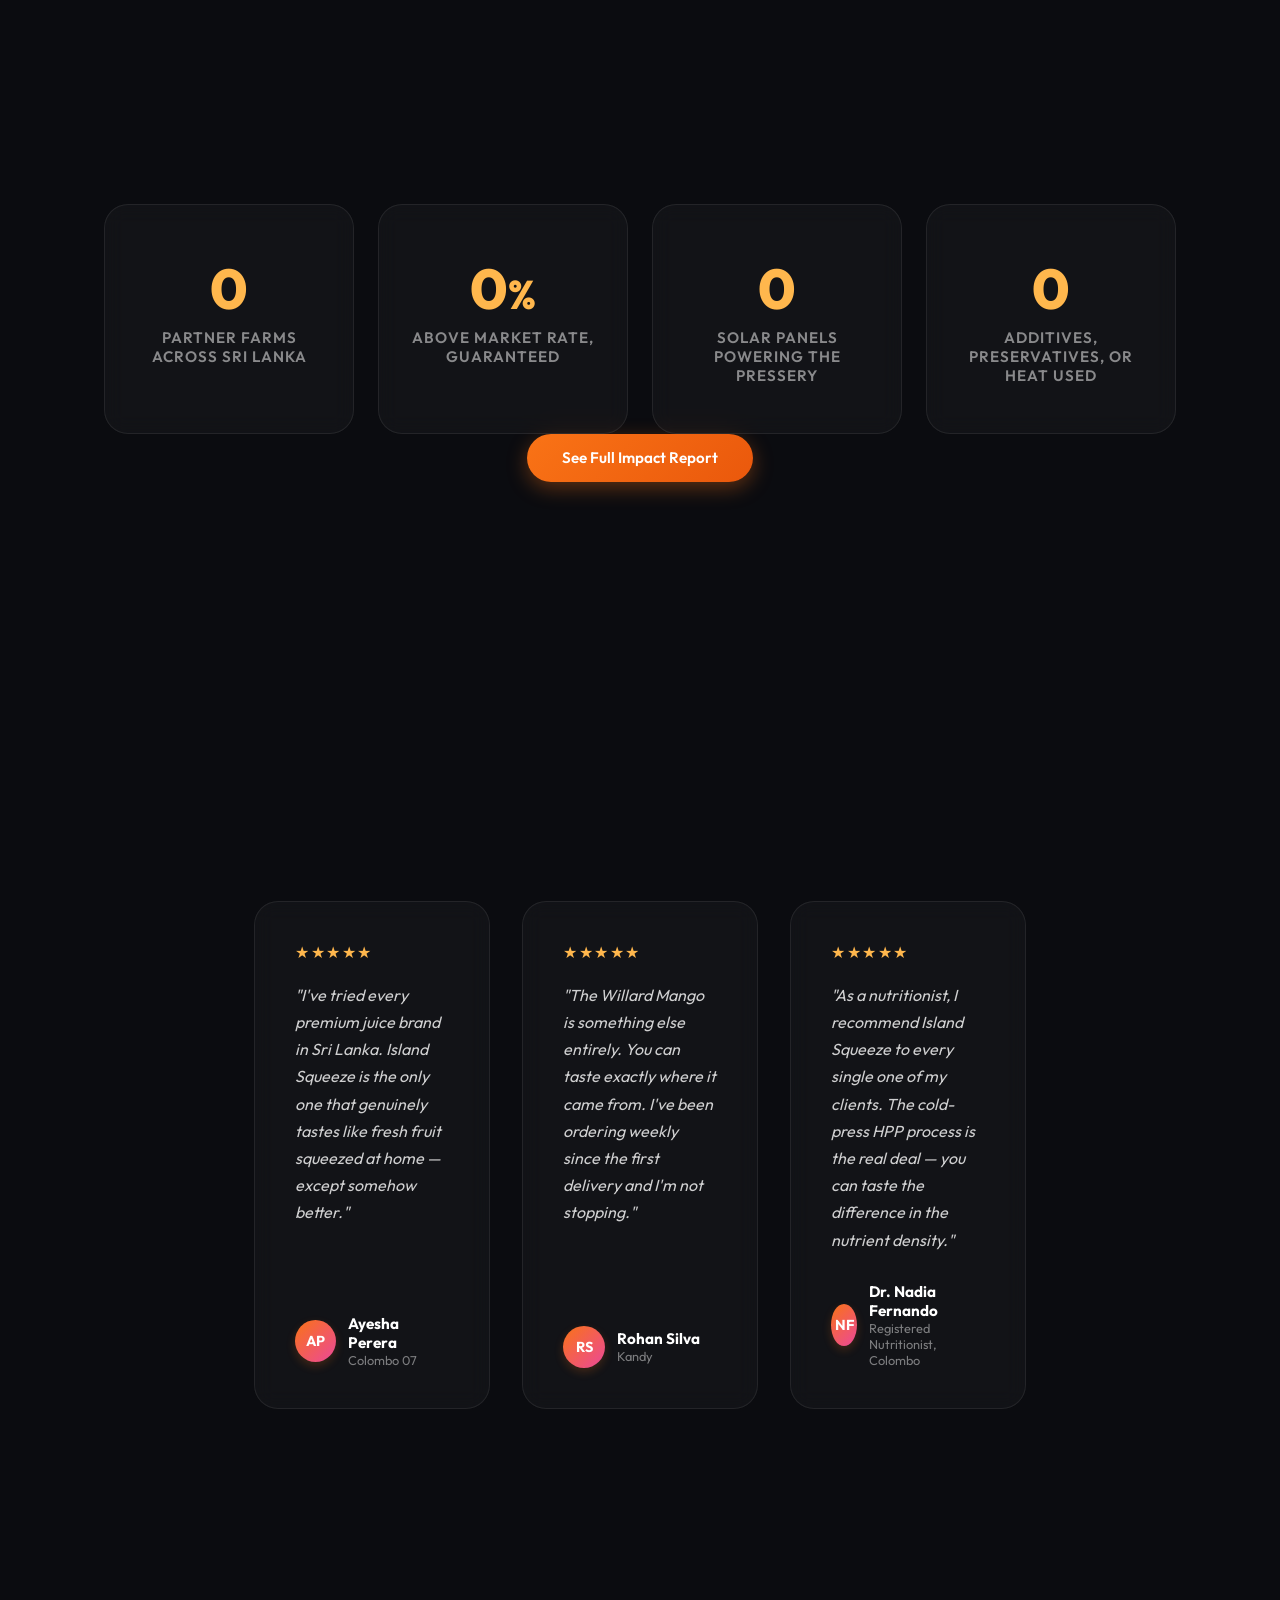
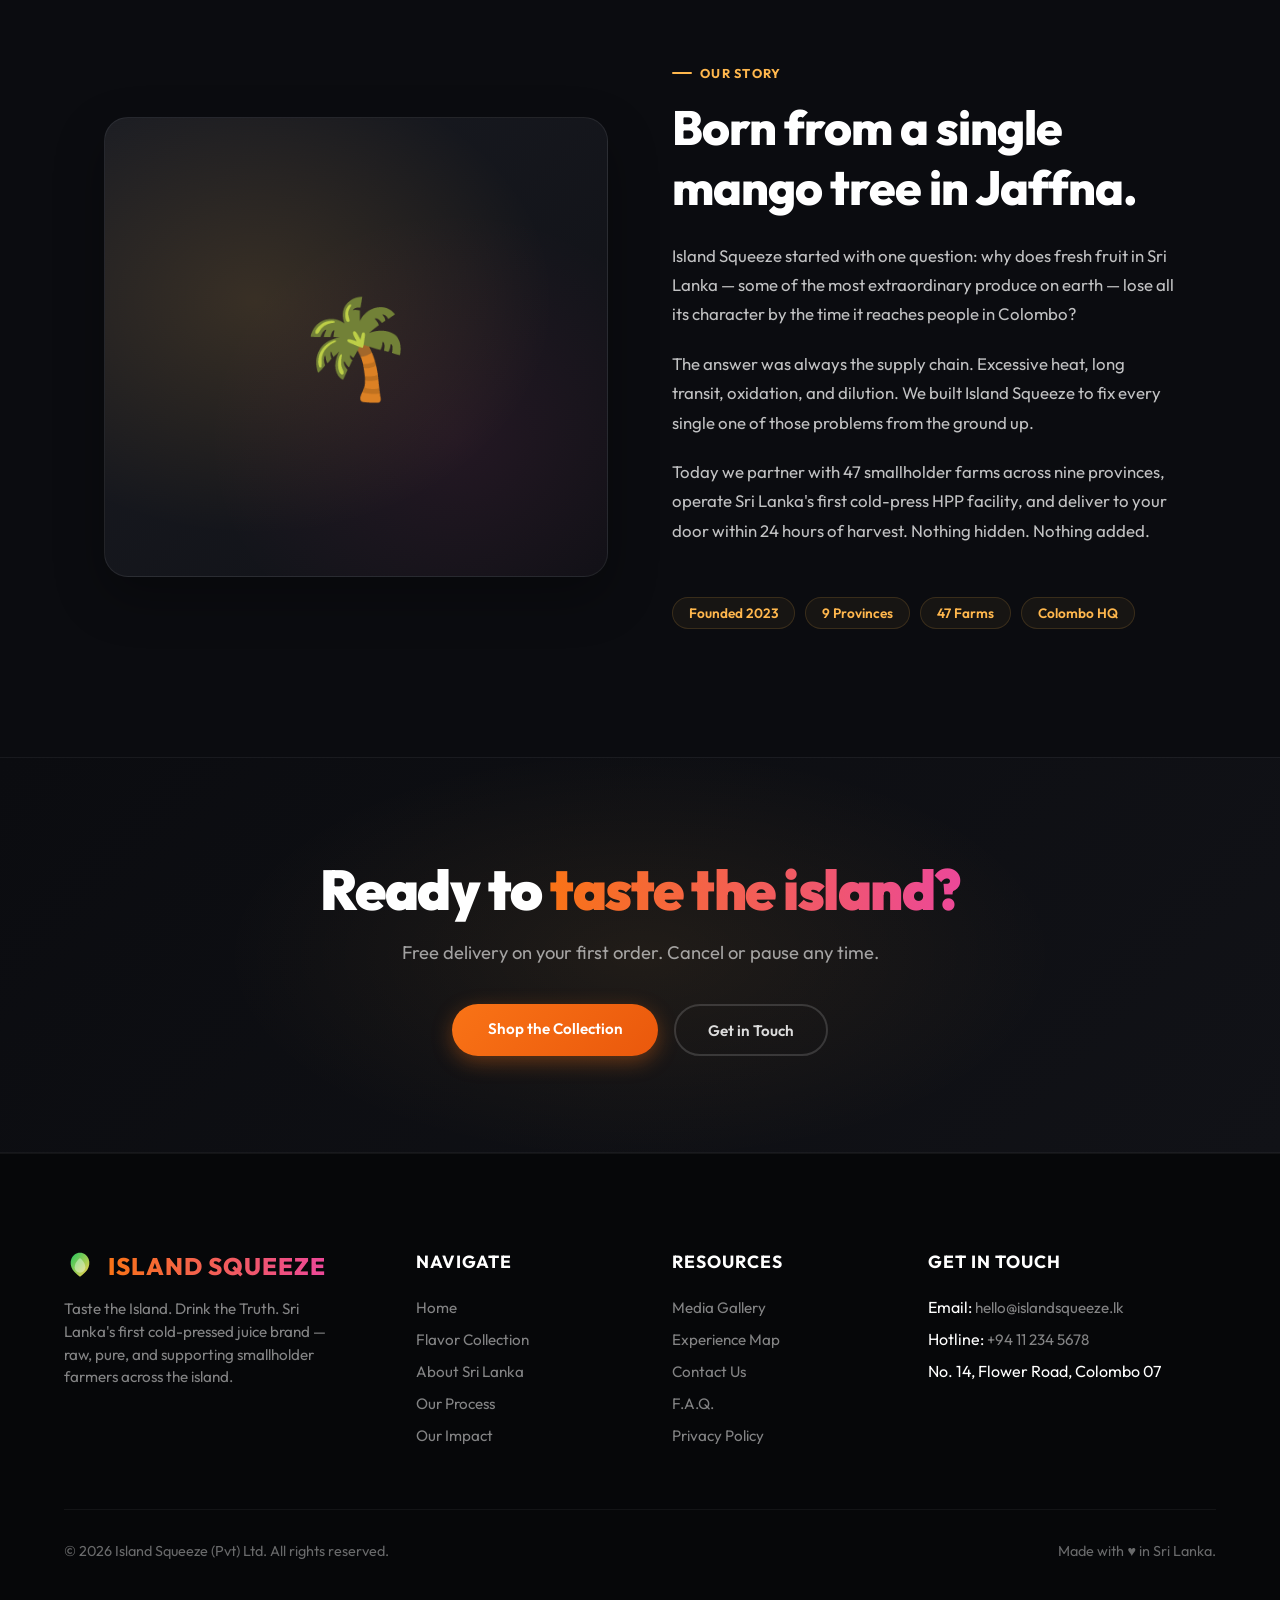
==== commit 083fde9d: "Bug Fixing" ====
--- a/index.html
+++ b/index.html
@@ -92,7 +92,7 @@
         </section>
 
         <!-- WHY US -->
-        <section class="section" style="background:#fff;">
+        <section class="section why-section">
             <div class="section-inner">
                 <div class="section-header reveal">
                     <div class="section-label">Why Island Squeeze</div>
@@ -205,19 +205,19 @@
                 </div>
                 <div class="counters-grid">
                     <div class="counter-card reveal">
-                        <div class="counter-num">47</div>
+                        <div class="counter-num" data-target="47">0</div>
                         <div class="counter-label">Partner farms across Sri Lanka</div>
                     </div>
                     <div class="counter-card reveal">
-                        <div class="counter-num">40<span class="counter-unit">%</span></div>
+                        <div class="counter-num" data-target="40">0<span class="counter-unit">%</span></div>
                         <div class="counter-label">Above market rate, guaranteed</div>
                     </div>
                     <div class="counter-card reveal">
-                        <div class="counter-num">120</div>
+                        <div class="counter-num" data-target="120">0</div>
                         <div class="counter-label">Solar panels powering the pressery</div>
                     </div>
                     <div class="counter-card reveal">
-                        <div class="counter-num">0</div>
+                        <div class="counter-num" data-target="0">0</div>
                         <div class="counter-label">Additives, preservatives, or heat used</div>
                     </div>
                 </div>
@@ -282,7 +282,7 @@
         <section class="section origin-section">
             <div class="section-inner">
                 <div class="origin-grid">
-                    <div class="origin-img"><span>🌴</span></div>
+                    <div class="origin-img reveal"><span>🌴</span></div>
                     <div class="origin-text reveal">
                         <div class="section-label">Our Story</div>
                         <h2 class="section-title">Born from a single mango tree in Jaffna.</h2>
@@ -359,11 +359,9 @@
                 </div>
                 <div class="footer-col">
                     <h4>Get in Touch</h4>
-                    <ul class="footer-links" style="color:rgba(255,255,255,0.5);font-size:0.95rem;line-height:1.6;">
-                        <li>Email: <a href="mailto:hello@islandsqueeze.lk"
-                                style="display:inline;color:inherit;">hello@islandsqueeze.lk</a></li>
-                        <li>Hotline: <a href="tel:+94112345678" style="display:inline;color:inherit;">+94 11 234 5678</a>
-                        </li>
+                    <ul class="footer-links contact-info">
+                        <li>Email: <a href="mailto:hello@islandsqueeze.lk">hello@islandsqueeze.lk</a></li>
+                        <li>Hotline: <a href="tel:+94112345678">+94 11 234 5678</a></li>
                         <li>No. 14, Flower Road, Colombo 07</li>
                     </ul>
                 </div>
@@ -377,4 +375,5 @@
 
     <script src="app.js"></script>
 </body>
+
 </html>
